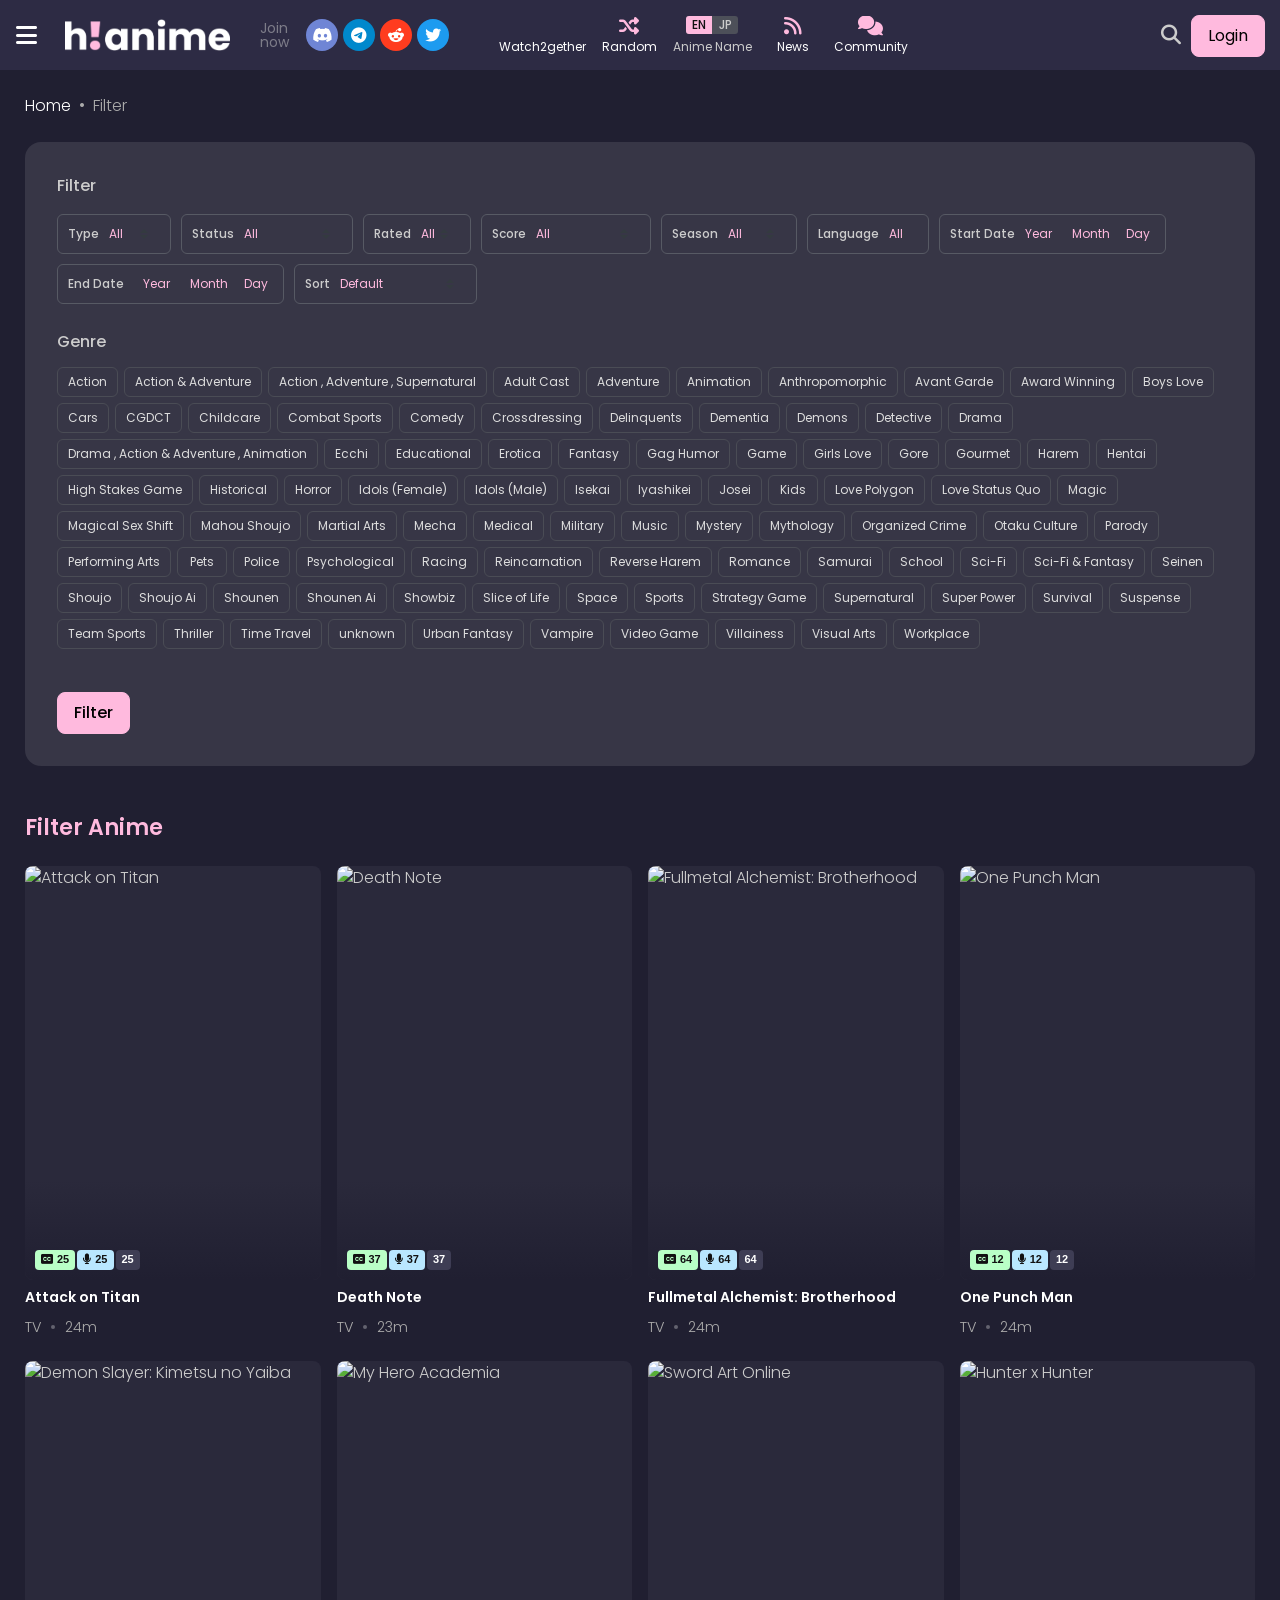
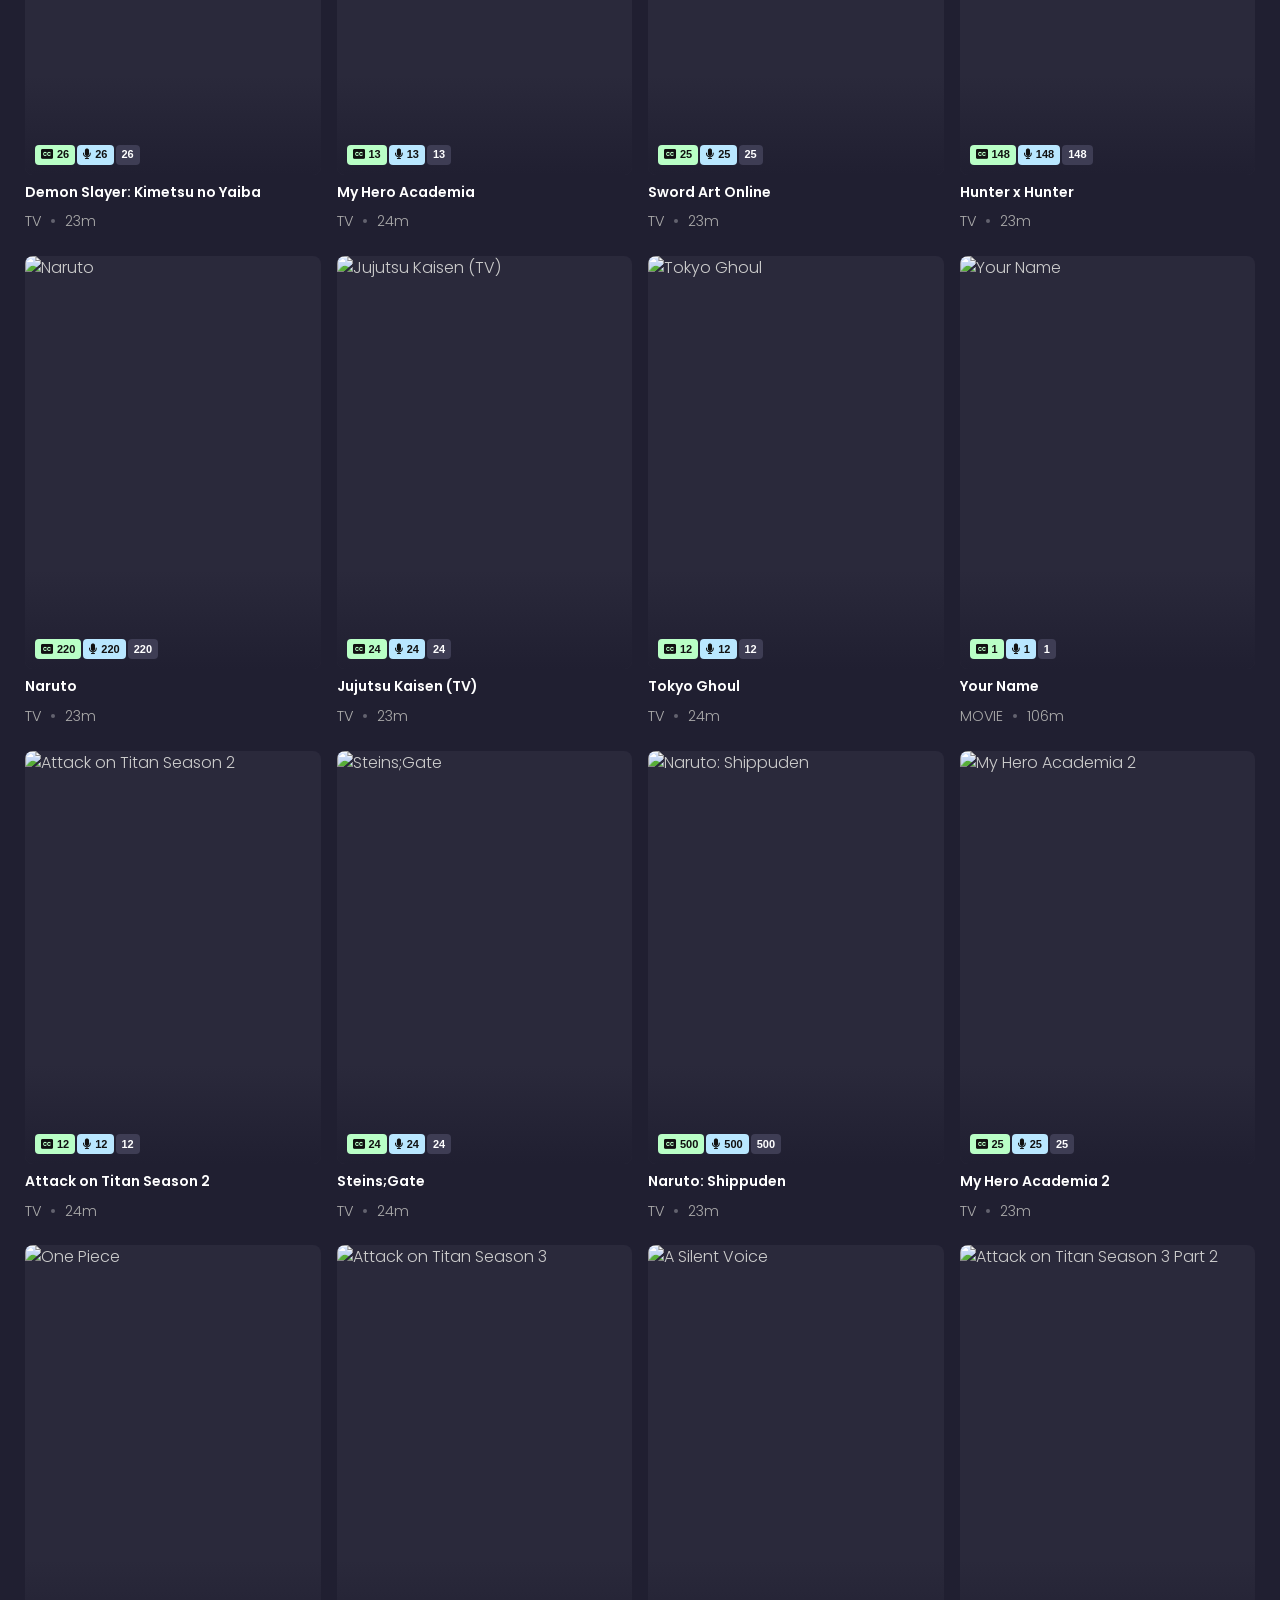
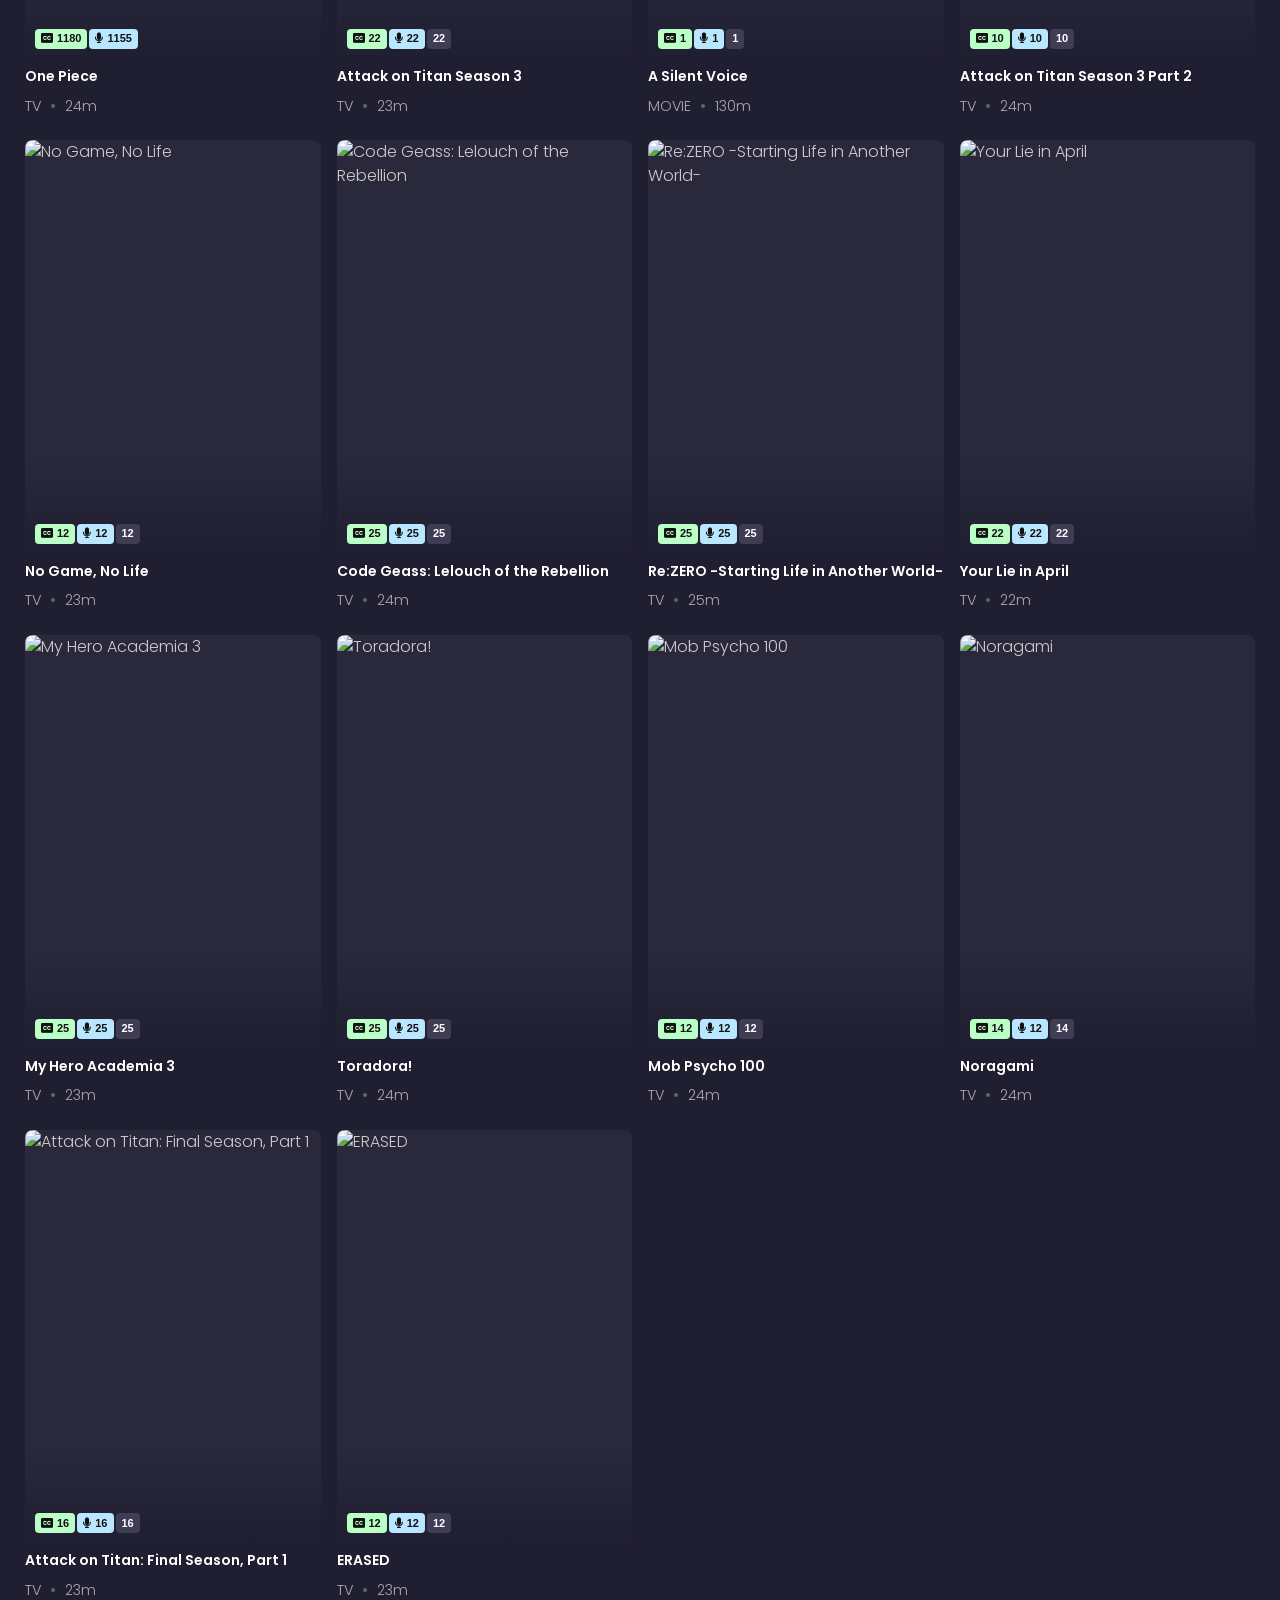
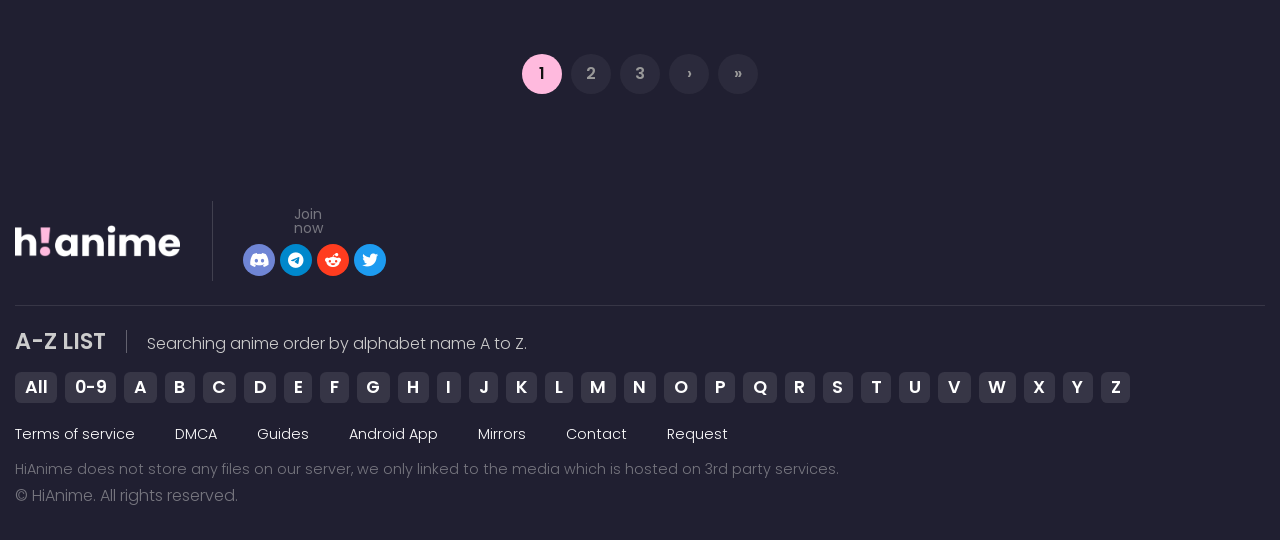
==== browse.html @ 50ca76a5 "feat: 1:1 pixel-perfect HiAnime clone with home, watch, browse pages and exact hover effects" ====
<!DOCTYPE html>
<html lang="en">

<head>
    <meta http-equiv="Content-Type" content="text/html; charset=UTF-8" />
    <meta name="robots" content="index,follow" />
    <meta http-equiv="content-language" content="en" />
    <meta name="viewport" content="width=device-width, initial-scale=1" />
    
    <meta name="csrf-token" content="">
        <title>Filter & Browse Anime - HiAnime Hindi</title>
    <meta name="description" content="Filter anime by type, status, rating, score, season, language and release date on HiAnime. Watch anime online free in HD.">
    <meta name="theme-color" content="#ffbade">
    <meta name="msapplication-navbutton-color" content="#ffbade">
    <meta name="apple-mobile-web-app-status-bar-style" content="#ffbade">
    
    <meta name="google-site-verification" content="6nTWXFMM8BP96Pf-BW-h1N5OuNkFBZmrEeP8GWABiY0">

        <link rel="icon" href="https://hianime.at/theme/images/icons-192.png" type="image/png">
    <link rel="apple-touch-icon" href="https://hianime.at/theme/images/apple-touch-icon.png">
    
        <meta property="og:type" content="website">
    <meta property="og:site_name" content="HiAnime">
    <meta property="og:title" content="Filter Anime | HiAnime">
    <meta property="og:description" content="Filter anime by type, status, rating, score, season, language and release date on HiAnime. Watch anime online free in HD.">
    
        
    
    
    <link rel="preload" as="script" href="https://hianime.at/theme/js/vendor.min.js?v=1792108644">
    <link rel="preload" as="script" href="https://hianime.at/theme/js/theme.min.js?v=1792108644">

    
    <link rel="preload" as="font" type="font/woff2" crossorigin
        href="https://hianime.at/theme/vendor/webfonts/fa-solid-900.woff2">
    <link rel="preload" as="font" type="font/woff2" crossorigin
        href="https://hianime.at/theme/vendor/webfonts/poppins/poppins-300-latin.woff2">
    <link rel="preload" as="font" type="font/woff2" crossorigin
        href="https://hianime.at/theme/vendor/webfonts/poppins/poppins-500-latin.woff2">

    
        <link rel="stylesheet" href="assets/css/app.min.css">
    <link rel="stylesheet" href="https://cdnjs.cloudflare.com/ajax/libs/font-awesome/6.5.1/css/all.min.css">
    <link rel="stylesheet" href="https://fonts.googleapis.com/css2?family=Poppins:ital,wght@0,300;0,400;0,500;0,600;0,700;1,400&display=swap">
    <link rel="stylesheet" href="assets/css/custom.css">

    
        <link rel="stylesheet" href="https://hianime.at/build/assets/frontend-DDmvDXjb.css" data-navigate-track="reload" />
    
    <script data-cfasync="false">
        if (window.localStorage.getItem('hianime_logged_in') === '1') {
            document.documentElement.classList.add('auth-likely', 'is-authed');
        }
    </script>
    <style>
        .auth-likely #user-slot .header_right-user { visibility: hidden; }
        /* Cache-identical: the MyZone community tab ships in every copy of the HTML
           and is revealed by the `is-authed` class auth.js puts on <html>. */
        html:not(.is-authed) .ai_-tabs .ai_-tab-myzone { display: none; }
    </style>

    
    <script data-cfasync="false">
        if (!window.localStorage.getItem('settings') || !JSON.parse(window.localStorage.getItem('settings')).hasOwnProperty('anime_name')) {
            let settings = window.localStorage.getItem('settings') ? JSON.parse(window.localStorage.getItem('settings')) : {};
            settings.anime_name = 'english' === 'japanese' ? 'jp' : 'en';
            window.localStorage.setItem('settings', JSON.stringify(settings));
        }
    </script>
    <style>
        :root {
            --accent-color: #ffbade;
            --background-color: #201f31;
            --background-color-2: #201f31;
            --tick-bg-color: #b9e7ff;
        }
    </style>

        <!-- Google tag (gtag.js) -->

<script>
  window.dataLayer = window.dataLayer || [];
  function {dataLayer.push(arguments);}
  );

  
</script></head>

<body class="">
    <div id="sidebar_menu_bg"></div>
    <nav id="sidebar_menu" role="navigation" aria-label="Mobile menu">
        <button class="btn btn-radius btn-sm btn-secondary toggle-sidebar" aria-label="Close menu"><i class="fas fa-angle-left mr-2"></i>Close
            menu</button>
        <div class="sb-setting">
            <div class="header-setting">
                <div class="hs-toggles">
                    <a href="https://hianime.at/watch2gather" class="hst-item" title="Watch with friends">
                        <div class="hst-icon"><i class="zicon zicon-20 zicon-live"></i></div>
                        <div class="name"><span>W.2.G</span></div>
                    </a>
                    <a href="https://hianime.at/random" class="hst-item" title="Watch random anime">
                        <div class="hst-icon"><i class="fas fa-random"></i></div>
                        <div class="name"><span>Random</span></div>
                    </a>
                    <div class="hst-item" title="Select language of anime name to display.">
                        <div class="select-anime-name toggle-lang"><span class="en">EN</span><span class="jp">JP</span>
                        </div>
                        <div class="name"><span>Name</span></div>
                    </div>
                    <a href="https://hianime.at/news" class="hst-item" title="HiAnime News">
                        <div class="hst-icon"><i class="fas fa-rss"></i></div>
                        <div class="name"><span>News</span></div>
                    </a>
                </div>
            </div>
        </div>
        <div class="sb-donate">
            <div class="hr-community"><a class="btn btn-sm" href="https://hianime.at/community" title="HiAnime Community"><i
                        class="fas fa-comments mr-2"></i>Community</a></div>
        </div>
        <ul class="nav sidebar_menu-list">
            <li class="nav-item active"><a class="nav-link" href="index.html" title="Home">Home</a></li>
            <li class="nav-item"><a class="nav-link" href="browse.html" title="Subbed Anime">Subbed Anime</a></li>
            <li class="nav-item"><a class="nav-link" href="browse.html" title="Dubbed Anime">Dubbed Anime</a></li>
            <li class="nav-item"><a class="nav-link" href="browse.html" title="Most Popular">Most Popular</a></li>
            <li class="nav-item"><a class="nav-link" href="browse.html" title="Movies">Movies</a></li>
            <li class="nav-item"><a class="nav-link" href="browse.html" title="TV Series">TV Series</a></li>
            <li class="nav-item"><a class="nav-link" href="browse.html" title="OVAs">OVAs</a></li>
            <li class="nav-item"><a class="nav-link" href="browse.html" title="ONAs">ONAs</a></li>
            <li class="nav-item"><a class="nav-link" href="browse.html" title="Specials">Specials</a></li>
            <li class="nav-item">
                <div class="nav-link" title="Genre"><strong>Genre</strong></div>
                <div class="sidebar_menu-sub show" id="sidebar_subs_genre">
                    <ul class="nav color-list sub-menu">
                                                <li class="nav-item">
                            <a class="nav-link" href="https://hianime.at/genres/action"
                                title="Action">
                                Action
                            </a>
                        </li>
                                                <li class="nav-item">
                            <a class="nav-link" href="https://hianime.at/genres/action-adventure"
                                title="Action &amp; Adventure">
                                Action &amp; Adventure
                            </a>
                        </li>
                                                <li class="nav-item">
                            <a class="nav-link" href="https://hianime.at/genres/action-adventure-supernatural"
                                title="Action , Adventure , Supernatural">
                                Action , Adventure , Supernatural
                            </a>
                        </li>
                                                <li class="nav-item">
                            <a class="nav-link" href="https://hianime.at/genres/adult-cast"
                                title="Adult Cast">
                                Adult Cast
                            </a>
                        </li>
                                                <li class="nav-item">
                            <a class="nav-link" href="https://hianime.at/genres/adventure"
                                title="Adventure">
                                Adventure
                            </a>
                        </li>
                                                <li class="nav-item">
                            <a class="nav-link" href="https://hianime.at/genres/animation"
                                title="Animation">
                                Animation
                            </a>
                        </li>
                                                <li class="nav-item">
                            <a class="nav-link" href="https://hianime.at/genres/anthropomorphic"
                                title="Anthropomorphic">
                                Anthropomorphic
                            </a>
                        </li>
                                                <li class="nav-item">
                            <a class="nav-link" href="https://hianime.at/genres/avant-garde"
                                title="Avant Garde">
                                Avant Garde
                            </a>
                        </li>
                                                <li class="nav-item">
                            <a class="nav-link" href="https://hianime.at/genres/award-winning"
                                title="Award Winning">
                                Award Winning
                            </a>
                        </li>
                                                <li class="nav-item">
                            <a class="nav-link" href="https://hianime.at/genres/boys-love"
                                title="Boys Love">
                                Boys Love
                            </a>
                        </li>
                                                <li class="nav-item">
                            <a class="nav-link" href="https://hianime.at/genres/cars"
                                title="Cars">
                                Cars
                            </a>
                        </li>
                                                <li class="nav-item">
                            <a class="nav-link" href="https://hianime.at/genres/cgdct"
                                title="CGDCT">
                                CGDCT
                            </a>
                        </li>
                                                <li class="nav-item">
                            <a class="nav-link" href="https://hianime.at/genres/childcare"
                                title="Childcare">
                                Childcare
                            </a>
                        </li>
                                                <li class="nav-item">
                            <a class="nav-link" href="https://hianime.at/genres/combat-sports"
                                title="Combat Sports">
                                Combat Sports
                            </a>
                        </li>
                                                <li class="nav-item">
                            <a class="nav-link" href="https://hianime.at/genres/comedy"
                                title="Comedy">
                                Comedy
                            </a>
                        </li>
                                                <li class="nav-item">
                            <a class="nav-link" href="https://hianime.at/genres/crossdressing"
                                title="Crossdressing">
                                Crossdressing
                            </a>
                        </li>
                                                <li class="nav-item">
                            <a class="nav-link" href="https://hianime.at/genres/delinquents"
                                title="Delinquents">
                                Delinquents
                            </a>
                        </li>
                                                <li class="nav-item">
                            <a class="nav-link" href="https://hianime.at/genres/dementia"
                                title="Dementia">
                                Dementia
                            </a>
                        </li>
                                                <li class="nav-item">
                            <a class="nav-link" href="https://hianime.at/genres/demons"
                                title="Demons">
                                Demons
                            </a>
                        </li>
                                                <li class="nav-item">
                            <a class="nav-link" href="https://hianime.at/genres/detective"
                                title="Detective">
                                Detective
                            </a>
                        </li>
                                                <li class="nav-item">
                            <a class="nav-link" href="https://hianime.at/genres/drama"
                                title="Drama">
                                Drama
                            </a>
                        </li>
                                                <li class="nav-item">
                            <a class="nav-link" href="https://hianime.at/genres/drama-action-adventure-animation"
                                title="Drama , Action &amp; Adventure , Animation">
                                Drama , Action &amp; Adventure , Animation
                            </a>
                        </li>
                                                <li class="nav-item">
                            <a class="nav-link" href="https://hianime.at/genres/ecchi"
                                title="Ecchi">
                                Ecchi
                            </a>
                        </li>
                                                <li class="nav-item">
                            <a class="nav-link" href="https://hianime.at/genres/educational"
                                title="Educational">
                                Educational
                            </a>
                        </li>
                                                <li class="nav-item">
                            <a class="nav-link" href="https://hianime.at/genres/erotica"
                                title="Erotica">
                                Erotica
                            </a>
                        </li>
                                                <li class="nav-item">
                            <a class="nav-link" href="https://hianime.at/genres/fantasy"
                                title="Fantasy">
                                Fantasy
                            </a>
                        </li>
                                                <li class="nav-item">
                            <a class="nav-link" href="https://hianime.at/genres/gag-humor"
                                title="Gag Humor">
                                Gag Humor
                            </a>
                        </li>
                                                <li class="nav-item">
                            <a class="nav-link" href="https://hianime.at/genres/game"
                                title="Game">
                                Game
                            </a>
                        </li>
                                                <li class="nav-item">
                            <a class="nav-link" href="https://hianime.at/genres/girls-love"
                                title="Girls Love">
                                Girls Love
                            </a>
                        </li>
                                                <li class="nav-item">
                            <a class="nav-link" href="https://hianime.at/genres/gore"
                                title="Gore">
                                Gore
                            </a>
                        </li>
                                                <li class="nav-item">
                            <a class="nav-link" href="https://hianime.at/genres/gourmet"
                                title="Gourmet">
                                Gourmet
                            </a>
                        </li>
                                                <li class="nav-item">
                            <a class="nav-link" href="https://hianime.at/genres/harem"
                                title="Harem">
                                Harem
                            </a>
                        </li>
                                                <li class="nav-item">
                            <a class="nav-link" href="https://hianime.at/genres/hentai"
                                title="Hentai">
                                Hentai
                            </a>
                        </li>
                                                <li class="nav-item">
                            <a class="nav-link" href="https://hianime.at/genres/high-stakes-game"
                                title="High Stakes Game">
                                High Stakes Game
                            </a>
                        </li>
                                                <li class="nav-item">
                            <a class="nav-link" href="https://hianime.at/genres/historical"
                                title="Historical">
                                Historical
                            </a>
                        </li>
                                                <li class="nav-item">
                            <a class="nav-link" href="https://hianime.at/genres/horror"
                                title="Horror">
                                Horror
                            </a>
                        </li>
                                                <li class="nav-item">
                            <a class="nav-link" href="https://hianime.at/genres/idols-female"
                                title="Idols (Female)">
                                Idols (Female)
                            </a>
                        </li>
                                                <li class="nav-item">
                            <a class="nav-link" href="https://hianime.at/genres/idols-male"
                                title="Idols (Male)">
                                Idols (Male)
                            </a>
                        </li>
                                                <li class="nav-item">
                            <a class="nav-link" href="https://hianime.at/genres/isekai"
                                title="Isekai">
                                Isekai
                            </a>
                        </li>
                                                <li class="nav-item">
                            <a class="nav-link" href="https://hianime.at/genres/iyashikei"
                                title="Iyashikei">
                                Iyashikei
                            </a>
                        </li>
                                                <li class="nav-item">
                            <a class="nav-link" href="https://hianime.at/genres/josei"
                                title="Josei">
                                Josei
                            </a>
                        </li>
                                                <li class="nav-item">
                            <a class="nav-link" href="https://hianime.at/genres/kids"
                                title="Kids">
                                Kids
                            </a>
                        </li>
                                                <li class="nav-item">
                            <a class="nav-link" href="https://hianime.at/genres/love-polygon"
                                title="Love Polygon">
                                Love Polygon
                            </a>
                        </li>
                                                <li class="nav-item">
                            <a class="nav-link" href="https://hianime.at/genres/love-status-quo"
                                title="Love Status Quo">
                                Love Status Quo
                            </a>
                        </li>
                                                <li class="nav-item">
                            <a class="nav-link" href="https://hianime.at/genres/magic"
                                title="Magic">
                                Magic
                            </a>
                        </li>
                                                <li class="nav-item">
                            <a class="nav-link" href="https://hianime.at/genres/magical-sex-shift"
                                title="Magical Sex Shift">
                                Magical Sex Shift
                            </a>
                        </li>
                                                <li class="nav-item">
                            <a class="nav-link" href="https://hianime.at/genres/mahou-shoujo"
                                title="Mahou Shoujo">
                                Mahou Shoujo
                            </a>
                        </li>
                                                <li class="nav-item">
                            <a class="nav-link" href="https://hianime.at/genres/martial-arts"
                                title="Martial Arts">
                                Martial Arts
                            </a>
                        </li>
                                                <li class="nav-item">
                            <a class="nav-link" href="https://hianime.at/genres/mecha"
                                title="Mecha">
                                Mecha
                            </a>
                        </li>
                                                <li class="nav-item">
                            <a class="nav-link" href="https://hianime.at/genres/medical"
                                title="Medical">
                                Medical
                            </a>
                        </li>
                                                <li class="nav-item">
                            <a class="nav-link" href="https://hianime.at/genres/military"
                                title="Military">
                                Military
                            </a>
                        </li>
                                                <li class="nav-item">
                            <a class="nav-link" href="https://hianime.at/genres/music"
                                title="Music">
                                Music
                            </a>
                        </li>
                                                <li class="nav-item">
                            <a class="nav-link" href="https://hianime.at/genres/mystery"
                                title="Mystery">
                                Mystery
                            </a>
                        </li>
                                                <li class="nav-item">
                            <a class="nav-link" href="https://hianime.at/genres/mythology"
                                title="Mythology">
                                Mythology
                            </a>
                        </li>
                                                <li class="nav-item">
                            <a class="nav-link" href="https://hianime.at/genres/organized-crime"
                                title="Organized Crime">
                                Organized Crime
                            </a>
                        </li>
                                                <li class="nav-item">
                            <a class="nav-link" href="https://hianime.at/genres/otaku-culture"
                                title="Otaku Culture">
                                Otaku Culture
                            </a>
                        </li>
                                                <li class="nav-item">
                            <a class="nav-link" href="https://hianime.at/genres/parody"
                                title="Parody">
                                Parody
                            </a>
                        </li>
                                                <li class="nav-item">
                            <a class="nav-link" href="https://hianime.at/genres/performing-arts"
                                title="Performing Arts">
                                Performing Arts
                            </a>
                        </li>
                                                <li class="nav-item">
                            <a class="nav-link" href="https://hianime.at/genres/pets"
                                title="Pets">
                                Pets
                            </a>
                        </li>
                                                <li class="nav-item">
                            <a class="nav-link" href="https://hianime.at/genres/police"
                                title="Police">
                                Police
                            </a>
                        </li>
                                                <li class="nav-item">
                            <a class="nav-link" href="https://hianime.at/genres/psychological"
                                title="Psychological">
                                Psychological
                            </a>
                        </li>
                                                <li class="nav-item">
                            <a class="nav-link" href="https://hianime.at/genres/racing"
                                title="Racing">
                                Racing
                            </a>
                        </li>
                                                <li class="nav-item">
                            <a class="nav-link" href="https://hianime.at/genres/reincarnation"
                                title="Reincarnation">
                                Reincarnation
                            </a>
                        </li>
                                                <li class="nav-item">
                            <a class="nav-link" href="https://hianime.at/genres/reverse-harem"
                                title="Reverse Harem">
                                Reverse Harem
                            </a>
                        </li>
                                                <li class="nav-item">
                            <a class="nav-link" href="https://hianime.at/genres/romance"
                                title="Romance">
                                Romance
                            </a>
                        </li>
                                                <li class="nav-item">
                            <a class="nav-link" href="https://hianime.at/genres/samurai"
                                title="Samurai">
                                Samurai
                            </a>
                        </li>
                                                <li class="nav-item">
                            <a class="nav-link" href="https://hianime.at/genres/school"
                                title="School">
                                School
                            </a>
                        </li>
                                                <li class="nav-item">
                            <a class="nav-link" href="https://hianime.at/genres/sci-fi"
                                title="Sci-Fi">
                                Sci-Fi
                            </a>
                        </li>
                                                <li class="nav-item">
                            <a class="nav-link" href="https://hianime.at/genres/sci-fi-fantasy"
                                title="Sci-Fi &amp; Fantasy">
                                Sci-Fi &amp; Fantasy
                            </a>
                        </li>
                                                <li class="nav-item">
                            <a class="nav-link" href="https://hianime.at/genres/seinen"
                                title="Seinen">
                                Seinen
                            </a>
                        </li>
                                                <li class="nav-item">
                            <a class="nav-link" href="https://hianime.at/genres/shoujo"
                                title="Shoujo">
                                Shoujo
                            </a>
                        </li>
                                                <li class="nav-item">
                            <a class="nav-link" href="https://hianime.at/genres/shoujo-ai"
                                title="Shoujo Ai">
                                Shoujo Ai
                            </a>
                        </li>
                                                <li class="nav-item">
                            <a class="nav-link" href="https://hianime.at/genres/shounen"
                                title="Shounen">
                                Shounen
                            </a>
                        </li>
                                                <li class="nav-item">
                            <a class="nav-link" href="https://hianime.at/genres/shounen-ai"
                                title="Shounen Ai">
                                Shounen Ai
                            </a>
                        </li>
                                                <li class="nav-item">
                            <a class="nav-link" href="https://hianime.at/genres/showbiz"
                                title="Showbiz">
                                Showbiz
                            </a>
                        </li>
                                                <li class="nav-item">
                            <a class="nav-link" href="https://hianime.at/genres/slice-of-life"
                                title="Slice of Life">
                                Slice of Life
                            </a>
                        </li>
                                                <li class="nav-item">
                            <a class="nav-link" href="https://hianime.at/genres/space"
                                title="Space">
                                Space
                            </a>
                        </li>
                                                <li class="nav-item">
                            <a class="nav-link" href="https://hianime.at/genres/sports"
                                title="Sports">
                                Sports
                            </a>
                        </li>
                                                <li class="nav-item">
                            <a class="nav-link" href="https://hianime.at/genres/strategy-game"
                                title="Strategy Game">
                                Strategy Game
                            </a>
                        </li>
                                                <li class="nav-item">
                            <a class="nav-link" href="https://hianime.at/genres/supernatural"
                                title="Supernatural">
                                Supernatural
                            </a>
                        </li>
                                                <li class="nav-item">
                            <a class="nav-link" href="https://hianime.at/genres/super-power"
                                title="Super Power">
                                Super Power
                            </a>
                        </li>
                                                <li class="nav-item">
                            <a class="nav-link" href="https://hianime.at/genres/survival"
                                title="Survival">
                                Survival
                            </a>
                        </li>
                                                <li class="nav-item">
                            <a class="nav-link" href="https://hianime.at/genres/suspense"
                                title="Suspense">
                                Suspense
                            </a>
                        </li>
                                                <li class="nav-item">
                            <a class="nav-link" href="https://hianime.at/genres/team-sports"
                                title="Team Sports">
                                Team Sports
                            </a>
                        </li>
                                                <li class="nav-item">
                            <a class="nav-link" href="https://hianime.at/genres/thriller"
                                title="Thriller">
                                Thriller
                            </a>
                        </li>
                                                <li class="nav-item">
                            <a class="nav-link" href="https://hianime.at/genres/time-travel"
                                title="Time Travel">
                                Time Travel
                            </a>
                        </li>
                                                <li class="nav-item">
                            <a class="nav-link" href="https://hianime.at/genres/unknown"
                                title="unknown">
                                unknown
                            </a>
                        </li>
                                                <li class="nav-item">
                            <a class="nav-link" href="https://hianime.at/genres/urban-fantasy"
                                title="Urban Fantasy">
                                Urban Fantasy
                            </a>
                        </li>
                                                <li class="nav-item">
                            <a class="nav-link" href="https://hianime.at/genres/vampire"
                                title="Vampire">
                                Vampire
                            </a>
                        </li>
                                                <li class="nav-item">
                            <a class="nav-link" href="https://hianime.at/genres/video-game"
                                title="Video Game">
                                Video Game
                            </a>
                        </li>
                                                <li class="nav-item">
                            <a class="nav-link" href="https://hianime.at/genres/villainess"
                                title="Villainess">
                                Villainess
                            </a>
                        </li>
                                                <li class="nav-item">
                            <a class="nav-link" href="https://hianime.at/genres/visual-arts"
                                title="Visual Arts">
                                Visual Arts
                            </a>
                        </li>
                                                <li class="nav-item">
                            <a class="nav-link" href="https://hianime.at/genres/workplace"
                                title="Workplace">
                                Workplace
                            </a>
                        </li>
                                                                        <li class="nav-item nav-more">
                            <a class="nav-link" href="#" role="button" aria-label="Show more genres"><i class="fas fa-plus mr-2"></i>More</a>
                        </li>
                                            </ul>
                    <div class="clearfix"></div>
                </div>
            </li>
        </ul>
        <div class="clearfix"></div>
    </nav>
    <div id="wrapper">
        <div id="header" class="header-home" role="banner">
            <div class="container">
                <button id="mobile_menu" aria-label="Toggle mobile menu"><i class="fa fa-bars"></i></button>
                <a href="index.html" id="logo" aria-label="Home">
                    <img src="assets/images/logo.png" alt="HiAnime">
                    <div class="clearfix"></div>
                </a>
                <div id="search">
                    <div class="search-content">
                        <form action="https://hianime.at/search" autocomplete="off">
                            <a href="browse.html" class="filter-icon" aria-label="Filter anime">Filter</a>
                            <input type="text" class="form-control search-input" name="keyword"
                                placeholder="Search anime..." required aria-label="Search anime" value="">
                            <button type="submit" class="search-icon" aria-label="Search"><i class="fas fa-search"></i></button>
                        </form>
                        <div class="nav search-result-pop" id="search-suggest" style="display: none;">
                            <div class="loading-relative" id="search-loading" style="display: none;">
                                <div class="loading">
                                    <div class="span1"></div>
                                    <div class="span2"></div>
                                    <div class="span3"></div>
                                </div>
                            </div>
                            <div class="result" style="display:none;"></div>
                        </div>
                    </div>
                </div>
                <div class="header-group">
                    <div class="anw-group">
                        <div class="zrg-title"><span class="top">Join now</span><span class="bottom">HiAnime
                                Group</span></div>
                        <div class="zrg-list">
                            <div class="item"><a href="https://discord.com/invite/qCMd54VQUv" target="_blank"
                                    class="zr-social-button dc-btn" aria-label="Discord"><i class="fab fa-discord" aria-hidden="true"></i></a>
                            </div>
                            <div class="item"><a href="https://t.me/hianimeat" target="_blank"
                                    class="zr-social-button tl-btn" aria-label="Telegram"><i class="fab fa-telegram-plane" aria-hidden="true"></i></a>
                            </div>
                            <div class="item"><a href="#" target="_blank"
                                    class="zr-social-button rd-btn" aria-label="Reddit"><i class="fab fa-reddit-alien" aria-hidden="true"></i></a></div>
                            <div class="item"><a href="https://x.com/hianimeat" target="_blank"
                                    class="zr-social-button tw-btn" aria-label="Twitter"><i class="fab fa-twitter" aria-hidden="true"></i></a></div>
                        </div>
                        <div class="clearfix"></div>
                    </div>
                </div>
                <div class="header-setting">
                    <div class="hs-toggles">
                        <a href="https://hianime.at/watch2gather" class="hst-item" data-toggle="tooltip" title="Watch with friends">
                            <div class="hst-icon"><i class="zicon zicon-20 zicon-live"></i></div>
                            <div class="name"><span>Watch2gether</span></div>
                        </a>
                        <a href="https://hianime.at/random" class="hst-item" data-toggle="tooltip"
                            data-original-title="Watch random anime">
                            <div class="hst-icon"><i class="fas fa-random"></i></div>
                            <div class="name"><span>Random</span></div>
                        </a>
                        <div class="hst-item" data-toggle="tooltip" title="Select language of anime name to display.">
                            <div class="select-anime-name toggle-lang"><span class="en">EN</span><span
                                    class="jp">JP</span></div>
                            <div class="name"><span>Anime Name</span></div>
                        </div>
                        <a href="https://hianime.at/news" class="hst-item" data-toggle="tooltip" title="News">
                            <div class="hst-icon"><i class="fas fa-rss"></i></div>
                            <div class="name"><span>News</span></div>
                        </a>
                        <a href="https://hianime.at/community" class="hst-item" data-toggle="tooltip" title="HiAnime Community">
                            <div class="hst-icon"><i class="fas fa-comments"></i></div>
                            <div class="name"><span>Community</span></div>
                        </a>
                        <div class="clearfix"></div>
                    </div>
                </div>

                <div id="pick_menu">
                    <div class="pick_menu-ul">
                        <ul class="ulclear">
                            <li class="pmu-item pmu-item-home">
                                <a class="pmu-item-icon" href="index.html" title="Home">
                                    <img src="https://hianime.at/theme/images/pick-home.svg" data-toggle="tooltip" data-placement="right"
                                        title="Home">
                                </a>
                            </li>
                            <li class="pmu-item pmu-item-movies">
                                <a class="pmu-item-icon" href="browse.html" title="Movies">
                                    <img src="https://hianime.at/theme/images/pick-movies.svg" data-toggle="tooltip" data-placement="right"
                                        title="Movies">
                                </a>
                            </li>
                            <li class="pmu-item pmu-item-show">
                                <a class="pmu-item-icon" href="browse.html" title="TV Series">
                                    <img src="https://hianime.at/theme/images/pick-show.svg" data-toggle="tooltip" data-placement="right"
                                        title="TV Series">
                                </a>
                            </li>
                            <li class="pmu-item pmu-item-popular">
                                <a class="pmu-item-icon" href="browse.html" title="Most Popular">
                                    <img src="https://hianime.at/theme/images/pick-popular.svg" data-toggle="tooltip" data-placement="right"
                                        title="Most Popular">
                                </a>
                            </li>
                        </ul>
                    </div>
                </div>

                <div id="header_right">
                    
                    <div id="user-slot">
                        <div class="header_right-user">
                            <a href="#modallogin" data-toggle="modal" class="nav-link btn btn-primary text-white">Login</a>
                        </div>
                    </div>
                    
                    <template id="tpl-notifications">
                        <div class="hr-notifications dropdown">
                            <div class="hrn-icon" data-toggle="dropdown" data-noti-bell aria-expanded="false" role="button" aria-label="Notifications">
                                <i class="fas fa-bell"></i>
                                <div class="number" data-noti-count style="display:none">0</div>
                            </div>
                            <div class="dropdown-menu dropdown-menu-noti">
                                
                                <div class="nnl-head">
                                    <strong>Notifications</strong>
                                    <div class="fav-tabs mt-2 mb-0">
                                        <ul class="nav nav-tabs pre-tabs pre-tabs-min">
                                            <li class="nav-item"><a class="nav-link active" href="javascript:;" data-noti-tab="anime">Anime<span class="noti-tab-badge" data-noti-tab-badge="anime" style="display:none">0</span></a></li>
                                            <li class="nav-item"><a class="nav-link" href="javascript:;" data-noti-tab="community">Community<span class="noti-tab-badge" data-noti-tab-badge="community" style="display:none">0</span></a></li>
                                            <li class="nav-item"><a class="nav-link" href="javascript:;" data-noti-tab="system">System<span class="noti-tab-badge" data-noti-tab-badge="system" style="display:none">0</span></a></li>
                                        </ul>
                                        <div class="clearfix"></div>
                                    </div>
                                </div>
                                <div class="new-noti-list">
                                    <div class="nnl-mark">
                                        <a class="btn btn-xs float-right" href="javascript:;" data-noti-read><i class="fas fa-check-double mr-1"></i>Mark all as read</a>
                                        <div class="clearfix"></div>
                                    </div>
                                    <div data-noti-items>
                                        <div class="nnl-item new text-center">Loading…</div>
                                    </div>
                                    <a class="nnl-item nnl-more text-center" href="https://hianime.at/user/notifications">View all notifications<i class="fas fa-angle-right ml-2"></i></a>
                                </div>
                            </div>
                        </div>
                    </template>
                    <template id="tpl-user-menu">
                        <div class="header_right-user logged">
                            <div class="dropdown">
                                <div class="btn-user-avatar" data-toggle="dropdown" aria-expanded="true" aria-controls="user_menu">
                                    <div class="profile-avatar">
                                        <img data-fill="avatar" data-fallback="https://hianime.at/theme/images/no-image.jpg" src="https://hianime.at/theme/images/no-image.jpg" alt="">
                                    </div>
                                </div>
                                <div id="user_menu" class="dropdown-menu dropdown-menu-right" x-placement="bottom-end" style="position: absolute; will-change: transform; top: 0px; left: 0px; transform: translate3d(-270px, 30px, 0px);">
                                    <div class="dropdown-item dropdown-item-user">
                                        <div class="user-detail">
                                            <div class="name"><strong data-fill="name"></strong></div>
                                            <div class="mail" data-fill="email"></div>
                                        </div>
                                        <div class="clearfix"></div>
                                    </div>
                                    <div class="grid-menu">
                                        <a class="dropdown-item" href="https://hianime.at/user/profile"><i class="fas fa-user mr-2"></i>Profile</a>
                                        <a class="dropdown-item" href="https://hianime.at/user/watching"><i class="fas fa-history mr-2"></i>Continue Watching</a>
                                        <a class="dropdown-item" href="https://hianime.at/user/bookmarks"><i class="fas fa-heart mr-2"></i>Watch List</a>
                                        <a class="dropdown-item" href="https://hianime.at/user/import"><i class="fas fa-exchange-alt mr-2"></i>Import/Export</a>
                                        <a class="dropdown-item" href="https://hianime.at/user/settings"><i class="fas fa-cog mr-2"></i>Settings</a>
                                        <div class="clearfix"></div>
                                    </div>
                                    <a class="dropdown-item text-right text-white" href="#" data-action="logout">Logout<i class="fas fa-arrow-right ml-2 mr-1"></i></a>
                                </div>
                            </div>
                        </div>
                    </template>
                </div>
                <div id="mobile_search"><i class="fa fa-search"></i></div>
                <div class="clearfix"></div>
            </div>
        </div>
        <div class="clearfix"></div>

        
<div id="main-wrapper" class="layout-page page-az page-filter">
    <div class="container">
        <div class="prebreadcrumb">
            <nav aria-label="breadcrumb">
                <ol class="breadcrumb">
                    <li class="breadcrumb-item"><a href="index.html" title="Home">Home</a></li>
                    <li class="breadcrumb-item active">Filter</li>
                </ol>
            </nav>
        </div>
        <div class="page-search-wrap">
            <section class="block_area block_area_category">
                <div id="filter-block">
    <button id="toggle-filter" class="btn btn-radius btn-sm btn-secondary"><i class="fas fa-plus-circle mr-2"></i>Advanced search</button>
    <div id="cate-filter" class="category_filter">
        <div class="category_filter-content">
            <form method="get" action="browse.html" id="filter-form">
                                <div class="cfc-min-block cfc-min-block-date">
                    <div class="ni-head mb-3"><strong>Filter</strong></div>
                    <div class="cmb-item cmb-type">
                        <div class="ni-head">Type</div>
                        <div class="nl-item">
                            <div class="nli-select">
                                <select class="custom-select" name="type">
                                    <option value="">All</option>
                                                                        <option value="tv" >TV</option>
                                                                        <option value="movie" >Movie</option>
                                                                        <option value="ova" >OVA</option>
                                                                        <option value="ona" >ONA</option>
                                                                        <option value="special" >Special</option>
                                                                        <option value="music" >Music</option>
                                                                    </select>
                            </div>
                        </div>
                        <div class="clearfix"></div>
                    </div>
                    <div class="cmb-item cmb-status">
                        <div class="ni-head">Status</div>
                        <div class="nl-item">
                            <div class="nli-select">
                                <select class="custom-select" name="status">
                                    <option value="">All</option>
                                    <option value="completed" >Finished Airing</option>
                                    <option value="releasing" >Currently Airing</option>
                                    <option value="not_yet_aired" >Not yet aired</option>
                                </select>
                            </div>
                        </div>
                        <div class="clearfix"></div>
                    </div>
                    <div class="cmb-item">
                        <div class="ni-head">Rated</div>
                        <div class="nl-item">
                            <div class="nli-select">
                                <select class="custom-select" name="rating">
                                    <option value="">All</option>
                                                                        <option value="g" >G</option>
                                                                        <option value="pg" >PG</option>
                                                                        <option value="pg_13" >PG-13</option>
                                                                        <option value="r_17" >R</option>
                                                                        <option value="r_plus" >R+</option>
                                                                        <option value="rx" >Rx</option>
                                                                    </select>
                            </div>
                        </div>
                        <div class="clearfix"></div>
                    </div>
                    <div class="cmb-item">
                        <div class="ni-head">Score</div>
                        <div class="nl-item">
                            <div class="nli-select">
                                <select class="custom-select" name="score">
                                    <option value="">All</option>
                                                                        <option value="10" >(10) Masterpiece</option>
                                                                        <option value="9" >(9) Great</option>
                                                                        <option value="8" >(8) Very Good</option>
                                                                        <option value="7" >(7) Good</option>
                                                                        <option value="6" >(6) Fine</option>
                                                                        <option value="5" >(5) Average</option>
                                                                        <option value="4" >(4) Bad</option>
                                                                        <option value="3" >(3) Very Bad</option>
                                                                        <option value="2" >(2) Horrible</option>
                                                                        <option value="1" >(1) Appalling</option>
                                                                    </select>
                            </div>
                        </div>
                        <div class="clearfix"></div>
                    </div>
                    <div class="cmb-item">
                        <div class="ni-head">Season</div>
                        <div class="nl-item">
                            <div class="nli-select">
                                <select class="custom-select" name="season">
                                    <option value="">All</option>
                                                                        <option value="spring" >Spring</option>
                                                                        <option value="summer" >Summer</option>
                                                                        <option value="fall" >Fall</option>
                                                                        <option value="winter" >Winter</option>
                                                                    </select>
                            </div>
                        </div>
                        <div class="clearfix"></div>
                    </div>
                    <div class="cmb-item">
                        <div class="ni-head">Language</div>
                        <div class="nl-item">
                            <div class="nli-select">
                                <select class="custom-select" name="language">
                                    <option value="">All</option>
                                    <option value="sub" >SUB</option>
                                    <option value="dub" >DUB</option>
                                </select>
                            </div>
                        </div>
                        <div class="clearfix"></div>
                    </div>
                                        <div class="cmb-item cmb-date">
                        <div class="ni-head">Start Date</div>
                        <div class="nl-item" style="display:flex;gap:6px;">
                            <div class="nli-select">
                                <select class="custom-select" name="sy">
                                    <option value="">Year</option>
                                                                        <option value="2027" >2027</option>
                                                                        <option value="2026" >2026</option>
                                                                        <option value="2025" >2025</option>
                                                                        <option value="2024" >2024</option>
                                                                        <option value="2023" >2023</option>
                                                                        <option value="2022" >2022</option>
                                                                        <option value="2021" >2021</option>
                                                                        <option value="2020" >2020</option>
                                                                        <option value="2019" >2019</option>
                                                                        <option value="2018" >2018</option>
                                                                        <option value="2017" >2017</option>
                                                                        <option value="2016" >2016</option>
                                                                        <option value="2015" >2015</option>
                                                                        <option value="2014" >2014</option>
                                                                        <option value="2013" >2013</option>
                                                                        <option value="2012" >2012</option>
                                                                        <option value="2011" >2011</option>
                                                                        <option value="2010" >2010</option>
                                                                        <option value="2009" >2009</option>
                                                                        <option value="2008" >2008</option>
                                                                        <option value="2007" >2007</option>
                                                                        <option value="2006" >2006</option>
                                                                        <option value="2005" >2005</option>
                                                                        <option value="2004" >2004</option>
                                                                        <option value="2003" >2003</option>
                                                                        <option value="2002" >2002</option>
                                                                        <option value="2001" >2001</option>
                                                                        <option value="2000" >2000</option>
                                                                        <option value="1999" >1999</option>
                                                                        <option value="1998" >1998</option>
                                                                        <option value="1997" >1997</option>
                                                                        <option value="1996" >1996</option>
                                                                        <option value="1995" >1995</option>
                                                                        <option value="1994" >1994</option>
                                                                        <option value="1993" >1993</option>
                                                                        <option value="1992" >1992</option>
                                                                        <option value="1991" >1991</option>
                                                                        <option value="1990" >1990</option>
                                                                        <option value="1989" >1989</option>
                                                                        <option value="1988" >1988</option>
                                                                        <option value="1987" >1987</option>
                                                                        <option value="1986" >1986</option>
                                                                        <option value="1985" >1985</option>
                                                                        <option value="1984" >1984</option>
                                                                        <option value="1983" >1983</option>
                                                                        <option value="1982" >1982</option>
                                                                        <option value="1981" >1981</option>
                                                                        <option value="1980" >1980</option>
                                                                        <option value="1979" >1979</option>
                                                                        <option value="1978" >1978</option>
                                                                        <option value="1977" >1977</option>
                                                                        <option value="1976" >1976</option>
                                                                        <option value="1975" >1975</option>
                                                                        <option value="1974" >1974</option>
                                                                        <option value="1973" >1973</option>
                                                                        <option value="1972" >1972</option>
                                                                        <option value="1971" >1971</option>
                                                                        <option value="1970" >1970</option>
                                                                        <option value="1969" >1969</option>
                                                                        <option value="1968" >1968</option>
                                                                        <option value="1967" >1967</option>
                                                                        <option value="1966" >1966</option>
                                                                        <option value="1965" >1965</option>
                                                                        <option value="1964" >1964</option>
                                                                        <option value="1963" >1963</option>
                                                                        <option value="1962" >1962</option>
                                                                        <option value="1961" >1961</option>
                                                                        <option value="1960" >1960</option>
                                                                    </select>
                            </div>
                            <div class="nli-select">
                                <select class="custom-select" name="sm">
                                    <option value="">Month</option>
                                                                        <option value="1" >Jan</option>
                                                                        <option value="2" >Feb</option>
                                                                        <option value="3" >Mar</option>
                                                                        <option value="4" >Apr</option>
                                                                        <option value="5" >May</option>
                                                                        <option value="6" >Jun</option>
                                                                        <option value="7" >Jul</option>
                                                                        <option value="8" >Aug</option>
                                                                        <option value="9" >Sep</option>
                                                                        <option value="10" >Oct</option>
                                                                        <option value="11" >Nov</option>
                                                                        <option value="12" >Dec</option>
                                                                    </select>
                            </div>
                            <div class="nli-select">
                                <select class="custom-select" name="sd">
                                    <option value="">Day</option>
                                                                        <option value="1" >1</option>
                                                                        <option value="2" >2</option>
                                                                        <option value="3" >3</option>
                                                                        <option value="4" >4</option>
                                                                        <option value="5" >5</option>
                                                                        <option value="6" >6</option>
                                                                        <option value="7" >7</option>
                                                                        <option value="8" >8</option>
                                                                        <option value="9" >9</option>
                                                                        <option value="10" >10</option>
                                                                        <option value="11" >11</option>
                                                                        <option value="12" >12</option>
                                                                        <option value="13" >13</option>
                                                                        <option value="14" >14</option>
                                                                        <option value="15" >15</option>
                                                                        <option value="16" >16</option>
                                                                        <option value="17" >17</option>
                                                                        <option value="18" >18</option>
                                                                        <option value="19" >19</option>
                                                                        <option value="20" >20</option>
                                                                        <option value="21" >21</option>
                                                                        <option value="22" >22</option>
                                                                        <option value="23" >23</option>
                                                                        <option value="24" >24</option>
                                                                        <option value="25" >25</option>
                                                                        <option value="26" >26</option>
                                                                        <option value="27" >27</option>
                                                                        <option value="28" >28</option>
                                                                        <option value="29" >29</option>
                                                                        <option value="30" >30</option>
                                                                        <option value="31" >31</option>
                                                                    </select>
                            </div>
                        </div>
                        <div class="clearfix"></div>
                    </div>
                    <div class="cmb-item cmb-date">
                        <div class="ni-head">End Date</div>
                        <div class="nl-item" style="display:flex;gap:6px;">
                            <div class="nli-select">
                                <select class="custom-select" name="ey">
                                    <option value="">Year</option>
                                                                        <option value="2027" >2027</option>
                                                                        <option value="2026" >2026</option>
                                                                        <option value="2025" >2025</option>
                                                                        <option value="2024" >2024</option>
                                                                        <option value="2023" >2023</option>
                                                                        <option value="2022" >2022</option>
                                                                        <option value="2021" >2021</option>
                                                                        <option value="2020" >2020</option>
                                                                        <option value="2019" >2019</option>
                                                                        <option value="2018" >2018</option>
                                                                        <option value="2017" >2017</option>
                                                                        <option value="2016" >2016</option>
                                                                        <option value="2015" >2015</option>
                                                                        <option value="2014" >2014</option>
                                                                        <option value="2013" >2013</option>
                                                                        <option value="2012" >2012</option>
                                                                        <option value="2011" >2011</option>
                                                                        <option value="2010" >2010</option>
                                                                        <option value="2009" >2009</option>
                                                                        <option value="2008" >2008</option>
                                                                        <option value="2007" >2007</option>
                                                                        <option value="2006" >2006</option>
                                                                        <option value="2005" >2005</option>
                                                                        <option value="2004" >2004</option>
                                                                        <option value="2003" >2003</option>
                                                                        <option value="2002" >2002</option>
                                                                        <option value="2001" >2001</option>
                                                                        <option value="2000" >2000</option>
                                                                        <option value="1999" >1999</option>
                                                                        <option value="1998" >1998</option>
                                                                        <option value="1997" >1997</option>
                                                                        <option value="1996" >1996</option>
                                                                        <option value="1995" >1995</option>
                                                                        <option value="1994" >1994</option>
                                                                        <option value="1993" >1993</option>
                                                                        <option value="1992" >1992</option>
                                                                        <option value="1991" >1991</option>
                                                                        <option value="1990" >1990</option>
                                                                        <option value="1989" >1989</option>
                                                                        <option value="1988" >1988</option>
                                                                        <option value="1987" >1987</option>
                                                                        <option value="1986" >1986</option>
                                                                        <option value="1985" >1985</option>
                                                                        <option value="1984" >1984</option>
                                                                        <option value="1983" >1983</option>
                                                                        <option value="1982" >1982</option>
                                                                        <option value="1981" >1981</option>
                                                                        <option value="1980" >1980</option>
                                                                        <option value="1979" >1979</option>
                                                                        <option value="1978" >1978</option>
                                                                        <option value="1977" >1977</option>
                                                                        <option value="1976" >1976</option>
                                                                        <option value="1975" >1975</option>
                                                                        <option value="1974" >1974</option>
                                                                        <option value="1973" >1973</option>
                                                                        <option value="1972" >1972</option>
                                                                        <option value="1971" >1971</option>
                                                                        <option value="1970" >1970</option>
                                                                        <option value="1969" >1969</option>
                                                                        <option value="1968" >1968</option>
                                                                        <option value="1967" >1967</option>
                                                                        <option value="1966" >1966</option>
                                                                        <option value="1965" >1965</option>
                                                                        <option value="1964" >1964</option>
                                                                        <option value="1963" >1963</option>
                                                                        <option value="1962" >1962</option>
                                                                        <option value="1961" >1961</option>
                                                                        <option value="1960" >1960</option>
                                                                    </select>
                            </div>
                            <div class="nli-select">
                                <select class="custom-select" name="em">
                                    <option value="">Month</option>
                                                                        <option value="1" >Jan</option>
                                                                        <option value="2" >Feb</option>
                                                                        <option value="3" >Mar</option>
                                                                        <option value="4" >Apr</option>
                                                                        <option value="5" >May</option>
                                                                        <option value="6" >Jun</option>
                                                                        <option value="7" >Jul</option>
                                                                        <option value="8" >Aug</option>
                                                                        <option value="9" >Sep</option>
                                                                        <option value="10" >Oct</option>
                                                                        <option value="11" >Nov</option>
                                                                        <option value="12" >Dec</option>
                                                                    </select>
                            </div>
                            <div class="nli-select">
                                <select class="custom-select" name="ed">
                                    <option value="">Day</option>
                                                                        <option value="1" >1</option>
                                                                        <option value="2" >2</option>
                                                                        <option value="3" >3</option>
                                                                        <option value="4" >4</option>
                                                                        <option value="5" >5</option>
                                                                        <option value="6" >6</option>
                                                                        <option value="7" >7</option>
                                                                        <option value="8" >8</option>
                                                                        <option value="9" >9</option>
                                                                        <option value="10" >10</option>
                                                                        <option value="11" >11</option>
                                                                        <option value="12" >12</option>
                                                                        <option value="13" >13</option>
                                                                        <option value="14" >14</option>
                                                                        <option value="15" >15</option>
                                                                        <option value="16" >16</option>
                                                                        <option value="17" >17</option>
                                                                        <option value="18" >18</option>
                                                                        <option value="19" >19</option>
                                                                        <option value="20" >20</option>
                                                                        <option value="21" >21</option>
                                                                        <option value="22" >22</option>
                                                                        <option value="23" >23</option>
                                                                        <option value="24" >24</option>
                                                                        <option value="25" >25</option>
                                                                        <option value="26" >26</option>
                                                                        <option value="27" >27</option>
                                                                        <option value="28" >28</option>
                                                                        <option value="29" >29</option>
                                                                        <option value="30" >30</option>
                                                                        <option value="31" >31</option>
                                                                    </select>
                            </div>
                        </div>
                        <div class="clearfix"></div>
                    </div>
                    <div class="cmb-item">
                        <div class="ni-head">Sort</div>
                        <div class="nl-item">
                            <div class="nli-select">
                                <select class="custom-select" name="sort">
                                    <option value="">Default</option>
                                                                        <option value="updated_date" >Recently Updated</option>
                                                                        <option value="added_date" >Recently Added</option>
                                                                        <option value="release_date" >Released Date</option>
                                                                        <option value="trending" >Trending</option>
                                                                        <option value="title_az" >Name A-Z</option>
                                                                        <option value="avg_score" >Score</option>
                                                                        <option value="mal_score" >MAL Score</option>
                                                                        <option value="most_viewed" >Most Watched</option>
                                                                        <option value="most_followed" >Most Followed</option>
                                                                        <option value="episode_count" >Number of Episodes</option>
                                                                    </select>
                            </div>
                        </div>
                        <div class="clearfix"></div>
                    </div>
                    <div class="clearfix"></div>
                </div>
                <div class="cfc-item cfc-item-large cfc-genre">
                    <div class="ni-head">Genre</div>
                    <div class="ni-list">
                                                                        <div class="btn btn-sm btn-radius btn-filter-item f-genre-item" data-id="action">Action</div>
                                                <div class="btn btn-sm btn-radius btn-filter-item f-genre-item" data-id="action-adventure">Action &amp; Adventure</div>
                                                <div class="btn btn-sm btn-radius btn-filter-item f-genre-item" data-id="action-adventure-supernatural">Action , Adventure , Supernatural</div>
                                                <div class="btn btn-sm btn-radius btn-filter-item f-genre-item" data-id="adult-cast">Adult Cast</div>
                                                <div class="btn btn-sm btn-radius btn-filter-item f-genre-item" data-id="adventure">Adventure</div>
                                                <div class="btn btn-sm btn-radius btn-filter-item f-genre-item" data-id="animation">Animation</div>
                                                <div class="btn btn-sm btn-radius btn-filter-item f-genre-item" data-id="anthropomorphic">Anthropomorphic</div>
                                                <div class="btn btn-sm btn-radius btn-filter-item f-genre-item" data-id="avant-garde">Avant Garde</div>
                                                <div class="btn btn-sm btn-radius btn-filter-item f-genre-item" data-id="award-winning">Award Winning</div>
                                                <div class="btn btn-sm btn-radius btn-filter-item f-genre-item" data-id="boys-love">Boys Love</div>
                                                <div class="btn btn-sm btn-radius btn-filter-item f-genre-item" data-id="cars">Cars</div>
                                                <div class="btn btn-sm btn-radius btn-filter-item f-genre-item" data-id="cgdct">CGDCT</div>
                                                <div class="btn btn-sm btn-radius btn-filter-item f-genre-item" data-id="childcare">Childcare</div>
                                                <div class="btn btn-sm btn-radius btn-filter-item f-genre-item" data-id="combat-sports">Combat Sports</div>
                                                <div class="btn btn-sm btn-radius btn-filter-item f-genre-item" data-id="comedy">Comedy</div>
                                                <div class="btn btn-sm btn-radius btn-filter-item f-genre-item" data-id="crossdressing">Crossdressing</div>
                                                <div class="btn btn-sm btn-radius btn-filter-item f-genre-item" data-id="delinquents">Delinquents</div>
                                                <div class="btn btn-sm btn-radius btn-filter-item f-genre-item" data-id="dementia">Dementia</div>
                                                <div class="btn btn-sm btn-radius btn-filter-item f-genre-item" data-id="demons">Demons</div>
                                                <div class="btn btn-sm btn-radius btn-filter-item f-genre-item" data-id="detective">Detective</div>
                                                <div class="btn btn-sm btn-radius btn-filter-item f-genre-item" data-id="drama">Drama</div>
                                                <div class="btn btn-sm btn-radius btn-filter-item f-genre-item" data-id="drama-action-adventure-animation">Drama , Action &amp; Adventure , Animation</div>
                                                <div class="btn btn-sm btn-radius btn-filter-item f-genre-item" data-id="ecchi">Ecchi</div>
                                                <div class="btn btn-sm btn-radius btn-filter-item f-genre-item" data-id="educational">Educational</div>
                                                <div class="btn btn-sm btn-radius btn-filter-item f-genre-item" data-id="erotica">Erotica</div>
                                                <div class="btn btn-sm btn-radius btn-filter-item f-genre-item" data-id="fantasy">Fantasy</div>
                                                <div class="btn btn-sm btn-radius btn-filter-item f-genre-item" data-id="gag-humor">Gag Humor</div>
                                                <div class="btn btn-sm btn-radius btn-filter-item f-genre-item" data-id="game">Game</div>
                                                <div class="btn btn-sm btn-radius btn-filter-item f-genre-item" data-id="girls-love">Girls Love</div>
                                                <div class="btn btn-sm btn-radius btn-filter-item f-genre-item" data-id="gore">Gore</div>
                                                <div class="btn btn-sm btn-radius btn-filter-item f-genre-item" data-id="gourmet">Gourmet</div>
                                                <div class="btn btn-sm btn-radius btn-filter-item f-genre-item" data-id="harem">Harem</div>
                                                <div class="btn btn-sm btn-radius btn-filter-item f-genre-item" data-id="hentai">Hentai</div>
                                                <div class="btn btn-sm btn-radius btn-filter-item f-genre-item" data-id="high-stakes-game">High Stakes Game</div>
                                                <div class="btn btn-sm btn-radius btn-filter-item f-genre-item" data-id="historical">Historical</div>
                                                <div class="btn btn-sm btn-radius btn-filter-item f-genre-item" data-id="horror">Horror</div>
                                                <div class="btn btn-sm btn-radius btn-filter-item f-genre-item" data-id="idols-female">Idols (Female)</div>
                                                <div class="btn btn-sm btn-radius btn-filter-item f-genre-item" data-id="idols-male">Idols (Male)</div>
                                                <div class="btn btn-sm btn-radius btn-filter-item f-genre-item" data-id="isekai">Isekai</div>
                                                <div class="btn btn-sm btn-radius btn-filter-item f-genre-item" data-id="iyashikei">Iyashikei</div>
                                                <div class="btn btn-sm btn-radius btn-filter-item f-genre-item" data-id="josei">Josei</div>
                                                <div class="btn btn-sm btn-radius btn-filter-item f-genre-item" data-id="kids">Kids</div>
                                                <div class="btn btn-sm btn-radius btn-filter-item f-genre-item" data-id="love-polygon">Love Polygon</div>
                                                <div class="btn btn-sm btn-radius btn-filter-item f-genre-item" data-id="love-status-quo">Love Status Quo</div>
                                                <div class="btn btn-sm btn-radius btn-filter-item f-genre-item" data-id="magic">Magic</div>
                                                <div class="btn btn-sm btn-radius btn-filter-item f-genre-item" data-id="magical-sex-shift">Magical Sex Shift</div>
                                                <div class="btn btn-sm btn-radius btn-filter-item f-genre-item" data-id="mahou-shoujo">Mahou Shoujo</div>
                                                <div class="btn btn-sm btn-radius btn-filter-item f-genre-item" data-id="martial-arts">Martial Arts</div>
                                                <div class="btn btn-sm btn-radius btn-filter-item f-genre-item" data-id="mecha">Mecha</div>
                                                <div class="btn btn-sm btn-radius btn-filter-item f-genre-item" data-id="medical">Medical</div>
                                                <div class="btn btn-sm btn-radius btn-filter-item f-genre-item" data-id="military">Military</div>
                                                <div class="btn btn-sm btn-radius btn-filter-item f-genre-item" data-id="music">Music</div>
                                                <div class="btn btn-sm btn-radius btn-filter-item f-genre-item" data-id="mystery">Mystery</div>
                                                <div class="btn btn-sm btn-radius btn-filter-item f-genre-item" data-id="mythology">Mythology</div>
                                                <div class="btn btn-sm btn-radius btn-filter-item f-genre-item" data-id="organized-crime">Organized Crime</div>
                                                <div class="btn btn-sm btn-radius btn-filter-item f-genre-item" data-id="otaku-culture">Otaku Culture</div>
                                                <div class="btn btn-sm btn-radius btn-filter-item f-genre-item" data-id="parody">Parody</div>
                                                <div class="btn btn-sm btn-radius btn-filter-item f-genre-item" data-id="performing-arts">Performing Arts</div>
                                                <div class="btn btn-sm btn-radius btn-filter-item f-genre-item" data-id="pets">Pets</div>
                                                <div class="btn btn-sm btn-radius btn-filter-item f-genre-item" data-id="police">Police</div>
                                                <div class="btn btn-sm btn-radius btn-filter-item f-genre-item" data-id="psychological">Psychological</div>
                                                <div class="btn btn-sm btn-radius btn-filter-item f-genre-item" data-id="racing">Racing</div>
                                                <div class="btn btn-sm btn-radius btn-filter-item f-genre-item" data-id="reincarnation">Reincarnation</div>
                                                <div class="btn btn-sm btn-radius btn-filter-item f-genre-item" data-id="reverse-harem">Reverse Harem</div>
                                                <div class="btn btn-sm btn-radius btn-filter-item f-genre-item" data-id="romance">Romance</div>
                                                <div class="btn btn-sm btn-radius btn-filter-item f-genre-item" data-id="samurai">Samurai</div>
                                                <div class="btn btn-sm btn-radius btn-filter-item f-genre-item" data-id="school">School</div>
                                                <div class="btn btn-sm btn-radius btn-filter-item f-genre-item" data-id="sci-fi">Sci-Fi</div>
                                                <div class="btn btn-sm btn-radius btn-filter-item f-genre-item" data-id="sci-fi-fantasy">Sci-Fi &amp; Fantasy</div>
                                                <div class="btn btn-sm btn-radius btn-filter-item f-genre-item" data-id="seinen">Seinen</div>
                                                <div class="btn btn-sm btn-radius btn-filter-item f-genre-item" data-id="shoujo">Shoujo</div>
                                                <div class="btn btn-sm btn-radius btn-filter-item f-genre-item" data-id="shoujo-ai">Shoujo Ai</div>
                                                <div class="btn btn-sm btn-radius btn-filter-item f-genre-item" data-id="shounen">Shounen</div>
                                                <div class="btn btn-sm btn-radius btn-filter-item f-genre-item" data-id="shounen-ai">Shounen Ai</div>
                                                <div class="btn btn-sm btn-radius btn-filter-item f-genre-item" data-id="showbiz">Showbiz</div>
                                                <div class="btn btn-sm btn-radius btn-filter-item f-genre-item" data-id="slice-of-life">Slice of Life</div>
                                                <div class="btn btn-sm btn-radius btn-filter-item f-genre-item" data-id="space">Space</div>
                                                <div class="btn btn-sm btn-radius btn-filter-item f-genre-item" data-id="sports">Sports</div>
                                                <div class="btn btn-sm btn-radius btn-filter-item f-genre-item" data-id="strategy-game">Strategy Game</div>
                                                <div class="btn btn-sm btn-radius btn-filter-item f-genre-item" data-id="supernatural">Supernatural</div>
                                                <div class="btn btn-sm btn-radius btn-filter-item f-genre-item" data-id="super-power">Super Power</div>
                                                <div class="btn btn-sm btn-radius btn-filter-item f-genre-item" data-id="survival">Survival</div>
                                                <div class="btn btn-sm btn-radius btn-filter-item f-genre-item" data-id="suspense">Suspense</div>
                                                <div class="btn btn-sm btn-radius btn-filter-item f-genre-item" data-id="team-sports">Team Sports</div>
                                                <div class="btn btn-sm btn-radius btn-filter-item f-genre-item" data-id="thriller">Thriller</div>
                                                <div class="btn btn-sm btn-radius btn-filter-item f-genre-item" data-id="time-travel">Time Travel</div>
                                                <div class="btn btn-sm btn-radius btn-filter-item f-genre-item" data-id="unknown">unknown</div>
                                                <div class="btn btn-sm btn-radius btn-filter-item f-genre-item" data-id="urban-fantasy">Urban Fantasy</div>
                                                <div class="btn btn-sm btn-radius btn-filter-item f-genre-item" data-id="vampire">Vampire</div>
                                                <div class="btn btn-sm btn-radius btn-filter-item f-genre-item" data-id="video-game">Video Game</div>
                                                <div class="btn btn-sm btn-radius btn-filter-item f-genre-item" data-id="villainess">Villainess</div>
                                                <div class="btn btn-sm btn-radius btn-filter-item f-genre-item" data-id="visual-arts">Visual Arts</div>
                                                <div class="btn btn-sm btn-radius btn-filter-item f-genre-item" data-id="workplace">Workplace</div>
                                                <div class="clearfix"></div>
                    </div>
                </div>
                <div class="clearfix"></div>
                <div class="cfc-button mt-4">
                    <button class="btn btn-primary" type="button" onclick="hiSubmitFilter()"><strong>Filter</strong></button>
                    <div class="clearfix"></div>
                </div>
            </form>
        </div>
    </div>
</div>
                <div class="clearfix"></div>
            </section>
            <section class="block_area block_area_home">
                <div class="block_area-header">
                    <div class="float-left bah-heading mr-4">
                        <h2 class="cat-heading">
                                                        Filter Anime
                                                    </h2>
                    </div>
                    <div class="clearfix"></div>
                </div>
                <div class="tab-content">
                    <div class="block_area-content block_area-list film_list film_list-grid film_list-wfeature">
                                                <div class="film_list-wrap">
                                                        <div class="flw-item ">
    <div class="film-poster">
                <div class="tick ltr">
                        <div class="tick-item tick-sub"><i class="fas fa-closed-captioning mr-1"></i>25</div>
                                    <div class="tick-item tick-dub"><i class="fas fa-microphone mr-1"></i>25</div>
                                    <div class="tick-item tick-eps">25</div>
                    </div>
        
        <img src="https://cdn.anipixcdn.co/thumbnail/7f6ffaa6bb0b408017b62254211691b5.jpg"
            class="film-poster-img"
            alt="Attack on Titan"
            loading="lazy"
            decoding="async">
        <a href="watch.html?anime=attack-on-titan-240"
            class="film-poster-ahref item-qtip"
            title="Attack on Titan"
            aria-label="Watch Attack on Titan"
            data-id="240">
            <i class="fas fa-play" aria-hidden="true"></i>
        </a>
    </div>
    <div class="film-detail">
        <h3 class="film-name">
            <a href="https://hianime.at/attack-on-titan-240"
                title="Attack on Titan"
                class="dynamic-name"
                data-jname="Shingeki no Kyojin">
                Attack on Titan
            </a>
        </h3>
                <div class="fd-infor">
            <span class="fdi-item">TV</span>
                        <span class="dot"></span>
            <span class="fdi-item fdi-duration">24m</span>
                    </div>
    </div>
    <div class="clearfix"></div>
</div>
                                                        <div class="flw-item ">
    <div class="film-poster">
                <div class="tick ltr">
                        <div class="tick-item tick-sub"><i class="fas fa-closed-captioning mr-1"></i>37</div>
                                    <div class="tick-item tick-dub"><i class="fas fa-microphone mr-1"></i>37</div>
                                    <div class="tick-item tick-eps">37</div>
                    </div>
        
        <img src="https://cdn.anipixcdn.co/thumbnail/072b030ba126b2f4b2374f342be9ed44.jpg"
            class="film-poster-img"
            alt="Death Note"
            loading="lazy"
            decoding="async">
        <a href="watch.html?anime=death-note-1064"
            class="film-poster-ahref item-qtip"
            title="Death Note"
            aria-label="Watch Death Note"
            data-id="1064">
            <i class="fas fa-play" aria-hidden="true"></i>
        </a>
    </div>
    <div class="film-detail">
        <h3 class="film-name">
            <a href="https://hianime.at/death-note-1064"
                title="Death Note"
                class="dynamic-name"
                data-jname="Death Note">
                Death Note
            </a>
        </h3>
                <div class="fd-infor">
            <span class="fdi-item">TV</span>
                        <span class="dot"></span>
            <span class="fdi-item fdi-duration">23m</span>
                    </div>
    </div>
    <div class="clearfix"></div>
</div>
                                                        <div class="flw-item ">
    <div class="film-poster">
                <div class="tick ltr">
                        <div class="tick-item tick-sub"><i class="fas fa-closed-captioning mr-1"></i>64</div>
                                    <div class="tick-item tick-dub"><i class="fas fa-microphone mr-1"></i>64</div>
                                    <div class="tick-item tick-eps">64</div>
                    </div>
        
        <img src="https://cdn.anipixcdn.co/thumbnail/c4ca4238a0b923820dcc509a6f75849b.jpeg"
            class="film-poster-img"
            alt="Fullmetal Alchemist: Brotherhood"
            loading="lazy"
            decoding="async">
        <a href="watch.html?anime=fullmetal-alchemist-brotherhood-1140"
            class="film-poster-ahref item-qtip"
            title="Fullmetal Alchemist: Brotherhood"
            aria-label="Watch Fullmetal Alchemist: Brotherhood"
            data-id="1140">
            <i class="fas fa-play" aria-hidden="true"></i>
        </a>
    </div>
    <div class="film-detail">
        <h3 class="film-name">
            <a href="https://hianime.at/fullmetal-alchemist-brotherhood-1140"
                title="Fullmetal Alchemist: Brotherhood"
                class="dynamic-name"
                data-jname="Fullmetal Alchemist: Brotherhood">
                Fullmetal Alchemist: Brotherhood
            </a>
        </h3>
                <div class="fd-infor">
            <span class="fdi-item">TV</span>
                        <span class="dot"></span>
            <span class="fdi-item fdi-duration">24m</span>
                    </div>
    </div>
    <div class="clearfix"></div>
</div>
                                                        <div class="flw-item ">
    <div class="film-poster">
                <div class="tick ltr">
                        <div class="tick-item tick-sub"><i class="fas fa-closed-captioning mr-1"></i>12</div>
                                    <div class="tick-item tick-dub"><i class="fas fa-microphone mr-1"></i>12</div>
                                    <div class="tick-item tick-eps">12</div>
                    </div>
        
        <img src="https://cdn.anipixcdn.co/thumbnail/03afdbd66e7929b125f8597834fa83a4.jpg"
            class="film-poster-img"
            alt="One Punch Man"
            loading="lazy"
            decoding="async">
        <a href="watch.html?anime=one-punch-man-1386"
            class="film-poster-ahref item-qtip"
            title="One Punch Man"
            aria-label="Watch One Punch Man"
            data-id="1386">
            <i class="fas fa-play" aria-hidden="true"></i>
        </a>
    </div>
    <div class="film-detail">
        <h3 class="film-name">
            <a href="https://hianime.at/one-punch-man-1386"
                title="One Punch Man"
                class="dynamic-name"
                data-jname="One Punch Man">
                One Punch Man
            </a>
        </h3>
                <div class="fd-infor">
            <span class="fdi-item">TV</span>
                        <span class="dot"></span>
            <span class="fdi-item fdi-duration">24m</span>
                    </div>
    </div>
    <div class="clearfix"></div>
</div>
                                                        <div class="flw-item ">
    <div class="film-poster">
                <div class="tick ltr">
                        <div class="tick-item tick-sub"><i class="fas fa-closed-captioning mr-1"></i>26</div>
                                    <div class="tick-item tick-dub"><i class="fas fa-microphone mr-1"></i>26</div>
                                    <div class="tick-item tick-eps">26</div>
                    </div>
        
        <img src="https://cdn.anipixcdn.co/thumbnail/67c6a1e7ce56d3d6fa748ab6d9af3fd7.jpg"
            class="film-poster-img"
            alt="Demon Slayer: Kimetsu no Yaiba"
            loading="lazy"
            decoding="async">
        <a href="watch.html?anime=demon-slayer-kimetsu-no-yaiba-843"
            class="film-poster-ahref item-qtip"
            title="Demon Slayer: Kimetsu no Yaiba"
            aria-label="Watch Demon Slayer: Kimetsu no Yaiba"
            data-id="843">
            <i class="fas fa-play" aria-hidden="true"></i>
        </a>
    </div>
    <div class="film-detail">
        <h3 class="film-name">
            <a href="https://hianime.at/demon-slayer-kimetsu-no-yaiba-843"
                title="Demon Slayer: Kimetsu no Yaiba"
                class="dynamic-name"
                data-jname="Kimetsu no Yaiba">
                Demon Slayer: Kimetsu no Yaiba
            </a>
        </h3>
                <div class="fd-infor">
            <span class="fdi-item">TV</span>
                        <span class="dot"></span>
            <span class="fdi-item fdi-duration">23m</span>
                    </div>
    </div>
    <div class="clearfix"></div>
</div>
                                                        <div class="flw-item ">
    <div class="film-poster">
                <div class="tick ltr">
                        <div class="tick-item tick-sub"><i class="fas fa-closed-captioning mr-1"></i>13</div>
                                    <div class="tick-item tick-dub"><i class="fas fa-microphone mr-1"></i>13</div>
                                    <div class="tick-item tick-eps">13</div>
                    </div>
        
        <img src="https://cdn.anipixcdn.co/thumbnail/5737c6ec2e0716f3d8a7a5c4e0de0d9a.jpg"
            class="film-poster-img"
            alt="My Hero Academia"
            loading="lazy"
            decoding="async">
        <a href="watch.html?anime=my-hero-academia-1395"
            class="film-poster-ahref item-qtip"
            title="My Hero Academia"
            aria-label="Watch My Hero Academia"
            data-id="1395">
            <i class="fas fa-play" aria-hidden="true"></i>
        </a>
    </div>
    <div class="film-detail">
        <h3 class="film-name">
            <a href="https://hianime.at/my-hero-academia-1395"
                title="My Hero Academia"
                class="dynamic-name"
                data-jname="Boku no Hero Academia">
                My Hero Academia
            </a>
        </h3>
                <div class="fd-infor">
            <span class="fdi-item">TV</span>
                        <span class="dot"></span>
            <span class="fdi-item fdi-duration">24m</span>
                    </div>
    </div>
    <div class="clearfix"></div>
</div>
                                                        <div class="flw-item ">
    <div class="film-poster">
                <div class="tick ltr">
                        <div class="tick-item tick-sub"><i class="fas fa-closed-captioning mr-1"></i>25</div>
                                    <div class="tick-item tick-dub"><i class="fas fa-microphone mr-1"></i>25</div>
                                    <div class="tick-item tick-eps">25</div>
                    </div>
        
        <img src="https://cdn.anipixcdn.co/thumbnail/95f8d9901ca8878e291552f001f67692.jpg"
            class="film-poster-img"
            alt="Sword Art Online"
            loading="lazy"
            decoding="async">
        <a href="watch.html?anime=sword-art-online-874"
            class="film-poster-ahref item-qtip"
            title="Sword Art Online"
            aria-label="Watch Sword Art Online"
            data-id="874">
            <i class="fas fa-play" aria-hidden="true"></i>
        </a>
    </div>
    <div class="film-detail">
        <h3 class="film-name">
            <a href="https://hianime.at/sword-art-online-874"
                title="Sword Art Online"
                class="dynamic-name"
                data-jname="Sword Art Online">
                Sword Art Online
            </a>
        </h3>
                <div class="fd-infor">
            <span class="fdi-item">TV</span>
                        <span class="dot"></span>
            <span class="fdi-item fdi-duration">23m</span>
                    </div>
    </div>
    <div class="clearfix"></div>
</div>
                                                        <div class="flw-item ">
    <div class="film-poster">
                <div class="tick ltr">
                        <div class="tick-item tick-sub"><i class="fas fa-closed-captioning mr-1"></i>148</div>
                                    <div class="tick-item tick-dub"><i class="fas fa-microphone mr-1"></i>148</div>
                                    <div class="tick-item tick-eps">148</div>
                    </div>
        
        <img src="https://cdn.anipixcdn.co/thumbnail/c81e728d9d4c2f636f067f89cc14862c.jpg"
            class="film-poster-img"
            alt="Hunter x Hunter"
            loading="lazy"
            decoding="async">
        <a href="watch.html?anime=hunter-x-hunter-1-1393"
            class="film-poster-ahref item-qtip"
            title="Hunter x Hunter"
            aria-label="Watch Hunter x Hunter"
            data-id="1393">
            <i class="fas fa-play" aria-hidden="true"></i>
        </a>
    </div>
    <div class="film-detail">
        <h3 class="film-name">
            <a href="https://hianime.at/hunter-x-hunter-1-1393"
                title="Hunter x Hunter"
                class="dynamic-name"
                data-jname="Hunter x Hunter (2011)">
                Hunter x Hunter
            </a>
        </h3>
                <div class="fd-infor">
            <span class="fdi-item">TV</span>
                        <span class="dot"></span>
            <span class="fdi-item fdi-duration">23m</span>
                    </div>
    </div>
    <div class="clearfix"></div>
</div>
                                                        <div class="flw-item ">
    <div class="film-poster">
                <div class="tick ltr">
                        <div class="tick-item tick-sub"><i class="fas fa-closed-captioning mr-1"></i>220</div>
                                    <div class="tick-item tick-dub"><i class="fas fa-microphone mr-1"></i>220</div>
                                    <div class="tick-item tick-eps">220</div>
                    </div>
        
        <img src="https://cdn.anipixcdn.co/thumbnail/71a3cb155f8dc89bf3d0365288219936.jpg"
            class="film-poster-img"
            alt="Naruto"
            loading="lazy"
            decoding="async">
        <a href="watch.html?anime=naruto-1335"
            class="film-poster-ahref item-qtip"
            title="Naruto"
            aria-label="Watch Naruto"
            data-id="1335">
            <i class="fas fa-play" aria-hidden="true"></i>
        </a>
    </div>
    <div class="film-detail">
        <h3 class="film-name">
            <a href="https://hianime.at/naruto-1335"
                title="Naruto"
                class="dynamic-name"
                data-jname="Naruto">
                Naruto
            </a>
        </h3>
                <div class="fd-infor">
            <span class="fdi-item">TV</span>
                        <span class="dot"></span>
            <span class="fdi-item fdi-duration">23m</span>
                    </div>
    </div>
    <div class="clearfix"></div>
</div>
                                                        <div class="flw-item ">
    <div class="film-poster">
                <div class="tick ltr">
                        <div class="tick-item tick-sub"><i class="fas fa-closed-captioning mr-1"></i>24</div>
                                    <div class="tick-item tick-dub"><i class="fas fa-microphone mr-1"></i>24</div>
                                    <div class="tick-item tick-eps">24</div>
                    </div>
        
        <img src="https://cdn.anipixcdn.co/thumbnail/c399862d3b9d6b76c8436e924a68c45b.jpg"
            class="film-poster-img"
            alt="Jujutsu Kaisen (TV)"
            loading="lazy"
            decoding="async">
        <a href="watch.html?anime=jujutsu-kaisen-237"
            class="film-poster-ahref item-qtip"
            title="Jujutsu Kaisen (TV)"
            aria-label="Watch Jujutsu Kaisen (TV)"
            data-id="237">
            <i class="fas fa-play" aria-hidden="true"></i>
        </a>
    </div>
    <div class="film-detail">
        <h3 class="film-name">
            <a href="https://hianime.at/jujutsu-kaisen-237"
                title="Jujutsu Kaisen (TV)"
                class="dynamic-name"
                data-jname="Jujutsu Kaisen (TV)">
                Jujutsu Kaisen (TV)
            </a>
        </h3>
                <div class="fd-infor">
            <span class="fdi-item">TV</span>
                        <span class="dot"></span>
            <span class="fdi-item fdi-duration">23m</span>
                    </div>
    </div>
    <div class="clearfix"></div>
</div>
                                                        <div class="flw-item ">
    <div class="film-poster">
                <div class="tick ltr">
                        <div class="tick-item tick-sub"><i class="fas fa-closed-captioning mr-1"></i>12</div>
                                    <div class="tick-item tick-dub"><i class="fas fa-microphone mr-1"></i>12</div>
                                    <div class="tick-item tick-eps">12</div>
                    </div>
        
        <img src="https://cdn.anipixcdn.co/thumbnail/2dace78f80bc92e6d7493423d729448e.jpg"
            class="film-poster-img"
            alt="Tokyo Ghoul"
            loading="lazy"
            decoding="async">
        <a href="watch.html?anime=tokyo-ghoul-890"
            class="film-poster-ahref item-qtip"
            title="Tokyo Ghoul"
            aria-label="Watch Tokyo Ghoul"
            data-id="890">
            <i class="fas fa-play" aria-hidden="true"></i>
        </a>
    </div>
    <div class="film-detail">
        <h3 class="film-name">
            <a href="https://hianime.at/tokyo-ghoul-890"
                title="Tokyo Ghoul"
                class="dynamic-name"
                data-jname="Tokyo Ghoul">
                Tokyo Ghoul
            </a>
        </h3>
                <div class="fd-infor">
            <span class="fdi-item">TV</span>
                        <span class="dot"></span>
            <span class="fdi-item fdi-duration">24m</span>
                    </div>
    </div>
    <div class="clearfix"></div>
</div>
                                                        <div class="flw-item ">
    <div class="film-poster">
                <div class="tick ltr">
                        <div class="tick-item tick-sub"><i class="fas fa-closed-captioning mr-1"></i>1</div>
                                    <div class="tick-item tick-dub"><i class="fas fa-microphone mr-1"></i>1</div>
                                    <div class="tick-item tick-eps">1</div>
                    </div>
        
        <img src="https://cdn.anipixcdn.co/thumbnail/d3d9446802a44259755d38e6d163e820.jpg"
            class="film-poster-img"
            alt="Your Name"
            loading="lazy"
            decoding="async">
        <a href="watch.html?anime=your-name-765"
            class="film-poster-ahref item-qtip"
            title="Your Name"
            aria-label="Watch Your Name"
            data-id="765">
            <i class="fas fa-play" aria-hidden="true"></i>
        </a>
    </div>
    <div class="film-detail">
        <h3 class="film-name">
            <a href="https://hianime.at/your-name-765"
                title="Your Name"
                class="dynamic-name"
                data-jname="Kimi no Na wa.">
                Your Name
            </a>
        </h3>
                <div class="fd-infor">
            <span class="fdi-item">MOVIE</span>
                        <span class="dot"></span>
            <span class="fdi-item fdi-duration">106m</span>
                    </div>
    </div>
    <div class="clearfix"></div>
</div>
                                                        <div class="flw-item ">
    <div class="film-poster">
                <div class="tick ltr">
                        <div class="tick-item tick-sub"><i class="fas fa-closed-captioning mr-1"></i>12</div>
                                    <div class="tick-item tick-dub"><i class="fas fa-microphone mr-1"></i>12</div>
                                    <div class="tick-item tick-eps">12</div>
                    </div>
        
        <img src="https://cdn.anipixcdn.co/thumbnail/7ef605fc8dba5425d6965fbd4c8fbe1f.jpg"
            class="film-poster-img"
            alt="Attack on Titan Season 2"
            loading="lazy"
            decoding="async">
        <a href="watch.html?anime=attack-on-titan-season-2-865"
            class="film-poster-ahref item-qtip"
            title="Attack on Titan Season 2"
            aria-label="Watch Attack on Titan Season 2"
            data-id="865">
            <i class="fas fa-play" aria-hidden="true"></i>
        </a>
    </div>
    <div class="film-detail">
        <h3 class="film-name">
            <a href="https://hianime.at/attack-on-titan-season-2-865"
                title="Attack on Titan Season 2"
                class="dynamic-name"
                data-jname="Shingeki no Kyojin Season 2">
                Attack on Titan Season 2
            </a>
        </h3>
                <div class="fd-infor">
            <span class="fdi-item">TV</span>
                        <span class="dot"></span>
            <span class="fdi-item fdi-duration">24m</span>
                    </div>
    </div>
    <div class="clearfix"></div>
</div>
                                                        <div class="flw-item ">
    <div class="film-poster">
                <div class="tick ltr">
                        <div class="tick-item tick-sub"><i class="fas fa-closed-captioning mr-1"></i>24</div>
                                    <div class="tick-item tick-dub"><i class="fas fa-microphone mr-1"></i>24</div>
                                    <div class="tick-item tick-eps">24</div>
                    </div>
        
        <img src="https://cdn.anipixcdn.co/thumbnail/eccbc87e4b5ce2fe28308fd9f2a7baf3.jpg"
            class="film-poster-img"
            alt="Steins;Gate"
            loading="lazy"
            decoding="async">
        <a href="watch.html?anime=steinsgate-872"
            class="film-poster-ahref item-qtip"
            title="Steins;Gate"
            aria-label="Watch Steins;Gate"
            data-id="872">
            <i class="fas fa-play" aria-hidden="true"></i>
        </a>
    </div>
    <div class="film-detail">
        <h3 class="film-name">
            <a href="https://hianime.at/steinsgate-872"
                title="Steins;Gate"
                class="dynamic-name"
                data-jname="Steins;Gate">
                Steins;Gate
            </a>
        </h3>
                <div class="fd-infor">
            <span class="fdi-item">TV</span>
                        <span class="dot"></span>
            <span class="fdi-item fdi-duration">24m</span>
                    </div>
    </div>
    <div class="clearfix"></div>
</div>
                                                        <div class="flw-item ">
    <div class="film-poster">
                <div class="tick ltr">
                        <div class="tick-item tick-sub"><i class="fas fa-closed-captioning mr-1"></i>500</div>
                                    <div class="tick-item tick-dub"><i class="fas fa-microphone mr-1"></i>500</div>
                                    <div class="tick-item tick-eps">500</div>
                    </div>
        
        <img src="https://cdn.anipixcdn.co/thumbnail/82cec96096d4281b7c95cd7e74623496.jpg"
            class="film-poster-img"
            alt="Naruto: Shippuden"
            loading="lazy"
            decoding="async">
        <a href="watch.html?anime=naruto-shippuden-600"
            class="film-poster-ahref item-qtip"
            title="Naruto: Shippuden"
            aria-label="Watch Naruto: Shippuden"
            data-id="600">
            <i class="fas fa-play" aria-hidden="true"></i>
        </a>
    </div>
    <div class="film-detail">
        <h3 class="film-name">
            <a href="https://hianime.at/naruto-shippuden-600"
                title="Naruto: Shippuden"
                class="dynamic-name"
                data-jname="Naruto: Shippuuden">
                Naruto: Shippuden
            </a>
        </h3>
                <div class="fd-infor">
            <span class="fdi-item">TV</span>
                        <span class="dot"></span>
            <span class="fdi-item fdi-duration">23m</span>
                    </div>
    </div>
    <div class="clearfix"></div>
</div>
                                                        <div class="flw-item ">
    <div class="film-poster">
                <div class="tick ltr">
                        <div class="tick-item tick-sub"><i class="fas fa-closed-captioning mr-1"></i>25</div>
                                    <div class="tick-item tick-dub"><i class="fas fa-microphone mr-1"></i>25</div>
                                    <div class="tick-item tick-eps">25</div>
                    </div>
        
        <img src="https://cdn.anipixcdn.co/thumbnail/1afa34a7f984eeabdbb0a7d494132ee5.jpg"
            class="film-poster-img"
            alt="My Hero Academia 2"
            loading="lazy"
            decoding="async">
        <a href="watch.html?anime=my-hero-academia-season-2-1031"
            class="film-poster-ahref item-qtip"
            title="My Hero Academia 2"
            aria-label="Watch My Hero Academia 2"
            data-id="1031">
            <i class="fas fa-play" aria-hidden="true"></i>
        </a>
    </div>
    <div class="film-detail">
        <h3 class="film-name">
            <a href="https://hianime.at/my-hero-academia-season-2-1031"
                title="My Hero Academia 2"
                class="dynamic-name"
                data-jname="Boku no Hero Academia 2nd Season">
                My Hero Academia 2
            </a>
        </h3>
                <div class="fd-infor">
            <span class="fdi-item">TV</span>
                        <span class="dot"></span>
            <span class="fdi-item fdi-duration">23m</span>
                    </div>
    </div>
    <div class="clearfix"></div>
</div>
                                                        <div class="flw-item ">
    <div class="film-poster">
                <div class="tick ltr">
                        <div class="tick-item tick-sub"><i class="fas fa-closed-captioning mr-1"></i>1180</div>
                                    <div class="tick-item tick-dub"><i class="fas fa-microphone mr-1"></i>1155</div>
                                </div>
        
        <img src="https://cdn.anipixcdn.co/thumbnail/f899139df5e1059396431415e770c6dd.jpg"
            class="film-poster-img"
            alt="One Piece"
            loading="lazy"
            decoding="async">
        <a href="watch.html?anime=one-piece-1"
            class="film-poster-ahref item-qtip"
            title="One Piece"
            aria-label="Watch One Piece"
            data-id="1">
            <i class="fas fa-play" aria-hidden="true"></i>
        </a>
    </div>
    <div class="film-detail">
        <h3 class="film-name">
            <a href="https://hianime.at/one-piece-1"
                title="One Piece"
                class="dynamic-name"
                data-jname="One Piece">
                One Piece
            </a>
        </h3>
                <div class="fd-infor">
            <span class="fdi-item">TV</span>
                        <span class="dot"></span>
            <span class="fdi-item fdi-duration">24m</span>
                    </div>
    </div>
    <div class="clearfix"></div>
</div>
                                                        <div class="flw-item ">
    <div class="film-poster">
                <div class="tick ltr">
                        <div class="tick-item tick-sub"><i class="fas fa-closed-captioning mr-1"></i>22</div>
                                    <div class="tick-item tick-dub"><i class="fas fa-microphone mr-1"></i>22</div>
                                    <div class="tick-item tick-eps">22</div>
                    </div>
        
        <img src="https://cdn.anipixcdn.co/thumbnail/3ef815416f775098fe977004015c6193.jpg"
            class="film-poster-img"
            alt="Attack on Titan Season 3"
            loading="lazy"
            decoding="async">
        <a href="watch.html?anime=attack-on-titan-season-3-866"
            class="film-poster-ahref item-qtip"
            title="Attack on Titan Season 3"
            aria-label="Watch Attack on Titan Season 3"
            data-id="866">
            <i class="fas fa-play" aria-hidden="true"></i>
        </a>
    </div>
    <div class="film-detail">
        <h3 class="film-name">
            <a href="https://hianime.at/attack-on-titan-season-3-866"
                title="Attack on Titan Season 3"
                class="dynamic-name"
                data-jname="Shingeki no Kyojin Season 3">
                Attack on Titan Season 3
            </a>
        </h3>
                <div class="fd-infor">
            <span class="fdi-item">TV</span>
                        <span class="dot"></span>
            <span class="fdi-item fdi-duration">23m</span>
                    </div>
    </div>
    <div class="clearfix"></div>
</div>
                                                        <div class="flw-item ">
    <div class="film-poster">
                <div class="tick ltr">
                        <div class="tick-item tick-sub"><i class="fas fa-closed-captioning mr-1"></i>1</div>
                                    <div class="tick-item tick-dub"><i class="fas fa-microphone mr-1"></i>1</div>
                                    <div class="tick-item tick-eps">1</div>
                    </div>
        
        <img src="https://cdn.anipixcdn.co/thumbnail/6512bd43d9caa6e02c990b0a82652dca.jpg"
            class="film-poster-img"
            alt="A Silent Voice"
            loading="lazy"
            decoding="async">
        <a href="watch.html?anime=a-silent-voice-770"
            class="film-poster-ahref item-qtip"
            title="A Silent Voice"
            aria-label="Watch A Silent Voice"
            data-id="770">
            <i class="fas fa-play" aria-hidden="true"></i>
        </a>
    </div>
    <div class="film-detail">
        <h3 class="film-name">
            <a href="https://hianime.at/a-silent-voice-770"
                title="A Silent Voice"
                class="dynamic-name"
                data-jname="Koe no Katachi">
                A Silent Voice
            </a>
        </h3>
                <div class="fd-infor">
            <span class="fdi-item">MOVIE</span>
                        <span class="dot"></span>
            <span class="fdi-item fdi-duration">130m</span>
                    </div>
    </div>
    <div class="clearfix"></div>
</div>
                                                        <div class="flw-item ">
    <div class="film-poster">
                <div class="tick ltr">
                        <div class="tick-item tick-sub"><i class="fas fa-closed-captioning mr-1"></i>10</div>
                                    <div class="tick-item tick-dub"><i class="fas fa-microphone mr-1"></i>10</div>
                                    <div class="tick-item tick-eps">10</div>
                    </div>
        
        <img src="https://cdn.myanimelist.net/images/anime/1517/100633l.webp"
            class="film-poster-img"
            alt="Attack on Titan Season 3 Part 2"
            loading="lazy"
            decoding="async">
        <a href="watch.html?anime=attack-on-titan-season-3-part-2-1895"
            class="film-poster-ahref item-qtip"
            title="Attack on Titan Season 3 Part 2"
            aria-label="Watch Attack on Titan Season 3 Part 2"
            data-id="1895">
            <i class="fas fa-play" aria-hidden="true"></i>
        </a>
    </div>
    <div class="film-detail">
        <h3 class="film-name">
            <a href="https://hianime.at/attack-on-titan-season-3-part-2-1895"
                title="Attack on Titan Season 3 Part 2"
                class="dynamic-name"
                data-jname="Shingeki no Kyojin Season 3 Part 2">
                Attack on Titan Season 3 Part 2
            </a>
        </h3>
                <div class="fd-infor">
            <span class="fdi-item">TV</span>
                        <span class="dot"></span>
            <span class="fdi-item fdi-duration">24m</span>
                    </div>
    </div>
    <div class="clearfix"></div>
</div>
                                                        <div class="flw-item ">
    <div class="film-poster">
                <div class="tick ltr">
                        <div class="tick-item tick-sub"><i class="fas fa-closed-captioning mr-1"></i>12</div>
                                    <div class="tick-item tick-dub"><i class="fas fa-microphone mr-1"></i>12</div>
                                    <div class="tick-item tick-eps">12</div>
                    </div>
        
        <img src="https://cdn.anipixcdn.co/thumbnail/b1a59b315fc9a3002ce38bbe070ec3f5.jpg"
            class="film-poster-img"
            alt="No Game, No Life"
            loading="lazy"
            decoding="async">
        <a href="watch.html?anime=no-game-no-life-1782"
            class="film-poster-ahref item-qtip"
            title="No Game, No Life"
            aria-label="Watch No Game, No Life"
            data-id="1782">
            <i class="fas fa-play" aria-hidden="true"></i>
        </a>
    </div>
    <div class="film-detail">
        <h3 class="film-name">
            <a href="https://hianime.at/no-game-no-life-1782"
                title="No Game, No Life"
                class="dynamic-name"
                data-jname="No Game No Life">
                No Game, No Life
            </a>
        </h3>
                <div class="fd-infor">
            <span class="fdi-item">TV</span>
                        <span class="dot"></span>
            <span class="fdi-item fdi-duration">23m</span>
                    </div>
    </div>
    <div class="clearfix"></div>
</div>
                                                        <div class="flw-item ">
    <div class="film-poster">
                <div class="tick ltr">
                        <div class="tick-item tick-sub"><i class="fas fa-closed-captioning mr-1"></i>25</div>
                                    <div class="tick-item tick-dub"><i class="fas fa-microphone mr-1"></i>25</div>
                                    <div class="tick-item tick-eps">25</div>
                    </div>
        
        <img src="https://cdn.anipixcdn.co/thumbnail/3416a75f4cea9109507cacd8e2f2aefc.jpg"
            class="film-poster-img"
            alt="Code Geass: Lelouch of the Rebellion"
            loading="lazy"
            decoding="async">
        <a href="watch.html?anime=code-geass-lelouch-of-the-rebellion-3620"
            class="film-poster-ahref item-qtip"
            title="Code Geass: Lelouch of the Rebellion"
            aria-label="Watch Code Geass: Lelouch of the Rebellion"
            data-id="3620">
            <i class="fas fa-play" aria-hidden="true"></i>
        </a>
    </div>
    <div class="film-detail">
        <h3 class="film-name">
            <a href="https://hianime.at/code-geass-lelouch-of-the-rebellion-3620"
                title="Code Geass: Lelouch of the Rebellion"
                class="dynamic-name"
                data-jname="Code Geass: Hangyaku no Lelouch">
                Code Geass: Lelouch of the Rebellion
            </a>
        </h3>
                <div class="fd-infor">
            <span class="fdi-item">TV</span>
                        <span class="dot"></span>
            <span class="fdi-item fdi-duration">24m</span>
                    </div>
    </div>
    <div class="clearfix"></div>
</div>
                                                        <div class="flw-item ">
    <div class="film-poster">
                <div class="tick ltr">
                        <div class="tick-item tick-sub"><i class="fas fa-closed-captioning mr-1"></i>25</div>
                                    <div class="tick-item tick-dub"><i class="fas fa-microphone mr-1"></i>25</div>
                                    <div class="tick-item tick-eps">25</div>
                    </div>
        
        <img src="https://cdn.anipixcdn.co/thumbnail/1534b76d325a8f591b52d302e7181331.jpg"
            class="film-poster-img"
            alt="Re:ZERO -Starting Life in Another World-"
            loading="lazy"
            decoding="async">
        <a href="watch.html?anime=rezero-starting-life-in-another-world-1387"
            class="film-poster-ahref item-qtip"
            title="Re:ZERO -Starting Life in Another World-"
            aria-label="Watch Re:ZERO -Starting Life in Another World-"
            data-id="1387">
            <i class="fas fa-play" aria-hidden="true"></i>
        </a>
    </div>
    <div class="film-detail">
        <h3 class="film-name">
            <a href="https://hianime.at/rezero-starting-life-in-another-world-1387"
                title="Re:ZERO -Starting Life in Another World-"
                class="dynamic-name"
                data-jname="Re:Zero kara Hajimeru Isekai Seikatsu">
                Re:ZERO -Starting Life in Another World-
            </a>
        </h3>
                <div class="fd-infor">
            <span class="fdi-item">TV</span>
                        <span class="dot"></span>
            <span class="fdi-item fdi-duration">25m</span>
                    </div>
    </div>
    <div class="clearfix"></div>
</div>
                                                        <div class="flw-item ">
    <div class="film-poster">
                <div class="tick ltr">
                        <div class="tick-item tick-sub"><i class="fas fa-closed-captioning mr-1"></i>22</div>
                                    <div class="tick-item tick-dub"><i class="fas fa-microphone mr-1"></i>22</div>
                                    <div class="tick-item tick-eps">22</div>
                    </div>
        
        <img src="https://cdn.anipixcdn.co/thumbnail/c16a5320fa475530d9583c34fd356ef5.jpg"
            class="film-poster-img"
            alt="Your Lie in April"
            loading="lazy"
            decoding="async">
        <a href="watch.html?anime=your-lie-in-april-907"
            class="film-poster-ahref item-qtip"
            title="Your Lie in April"
            aria-label="Watch Your Lie in April"
            data-id="907">
            <i class="fas fa-play" aria-hidden="true"></i>
        </a>
    </div>
    <div class="film-detail">
        <h3 class="film-name">
            <a href="https://hianime.at/your-lie-in-april-907"
                title="Your Lie in April"
                class="dynamic-name"
                data-jname="Shigatsu wa Kimi no Uso">
                Your Lie in April
            </a>
        </h3>
                <div class="fd-infor">
            <span class="fdi-item">TV</span>
                        <span class="dot"></span>
            <span class="fdi-item fdi-duration">22m</span>
                    </div>
    </div>
    <div class="clearfix"></div>
</div>
                                                        <div class="flw-item ">
    <div class="film-poster">
                <div class="tick ltr">
                        <div class="tick-item tick-sub"><i class="fas fa-closed-captioning mr-1"></i>25</div>
                                    <div class="tick-item tick-dub"><i class="fas fa-microphone mr-1"></i>25</div>
                                    <div class="tick-item tick-eps">25</div>
                    </div>
        
        <img src="https://cdn.anipixcdn.co/thumbnail/a2557a7b2e94197ff767970b67041697.jpg"
            class="film-poster-img"
            alt="My Hero Academia 3"
            loading="lazy"
            decoding="async">
        <a href="watch.html?anime=my-hero-academia-season-3-1029"
            class="film-poster-ahref item-qtip"
            title="My Hero Academia 3"
            aria-label="Watch My Hero Academia 3"
            data-id="1029">
            <i class="fas fa-play" aria-hidden="true"></i>
        </a>
    </div>
    <div class="film-detail">
        <h3 class="film-name">
            <a href="https://hianime.at/my-hero-academia-season-3-1029"
                title="My Hero Academia 3"
                class="dynamic-name"
                data-jname="Boku no Hero Academia 3rd Season">
                My Hero Academia 3
            </a>
        </h3>
                <div class="fd-infor">
            <span class="fdi-item">TV</span>
                        <span class="dot"></span>
            <span class="fdi-item fdi-duration">23m</span>
                    </div>
    </div>
    <div class="clearfix"></div>
</div>
                                                        <div class="flw-item ">
    <div class="film-poster">
                <div class="tick ltr">
                        <div class="tick-item tick-sub"><i class="fas fa-closed-captioning mr-1"></i>25</div>
                                    <div class="tick-item tick-dub"><i class="fas fa-microphone mr-1"></i>25</div>
                                    <div class="tick-item tick-eps">25</div>
                    </div>
        
        <img src="https://cdn.anipixcdn.co/thumbnail/be83ab3ecd0db773eb2dc1b0a17836a1.jpg"
            class="film-poster-img"
            alt="Toradora!"
            loading="lazy"
            decoding="async">
        <a href="watch.html?anime=toradora-899"
            class="film-poster-ahref item-qtip"
            title="Toradora!"
            aria-label="Watch Toradora!"
            data-id="899">
            <i class="fas fa-play" aria-hidden="true"></i>
        </a>
    </div>
    <div class="film-detail">
        <h3 class="film-name">
            <a href="https://hianime.at/toradora-899"
                title="Toradora!"
                class="dynamic-name"
                data-jname="Toradora!">
                Toradora!
            </a>
        </h3>
                <div class="fd-infor">
            <span class="fdi-item">TV</span>
                        <span class="dot"></span>
            <span class="fdi-item fdi-duration">24m</span>
                    </div>
    </div>
    <div class="clearfix"></div>
</div>
                                                        <div class="flw-item ">
    <div class="film-poster">
                <div class="tick ltr">
                        <div class="tick-item tick-sub"><i class="fas fa-closed-captioning mr-1"></i>12</div>
                                    <div class="tick-item tick-dub"><i class="fas fa-microphone mr-1"></i>12</div>
                                    <div class="tick-item tick-eps">12</div>
                    </div>
        
        <img src="https://cdn.anipixcdn.co/thumbnail/38b3eff8baf56627478ec76a704e9b52.jpg"
            class="film-poster-img"
            alt="Mob Psycho 100"
            loading="lazy"
            decoding="async">
        <a href="watch.html?anime=mob-psycho-100-926"
            class="film-poster-ahref item-qtip"
            title="Mob Psycho 100"
            aria-label="Watch Mob Psycho 100"
            data-id="926">
            <i class="fas fa-play" aria-hidden="true"></i>
        </a>
    </div>
    <div class="film-detail">
        <h3 class="film-name">
            <a href="https://hianime.at/mob-psycho-100-926"
                title="Mob Psycho 100"
                class="dynamic-name"
                data-jname="Mob Psycho 100">
                Mob Psycho 100
            </a>
        </h3>
                <div class="fd-infor">
            <span class="fdi-item">TV</span>
                        <span class="dot"></span>
            <span class="fdi-item fdi-duration">24m</span>
                    </div>
    </div>
    <div class="clearfix"></div>
</div>
                                                        <div class="flw-item ">
    <div class="film-poster">
                <div class="tick ltr">
                        <div class="tick-item tick-sub"><i class="fas fa-closed-captioning mr-1"></i>14</div>
                                    <div class="tick-item tick-dub"><i class="fas fa-microphone mr-1"></i>12</div>
                                    <div class="tick-item tick-eps">14</div>
                    </div>
        
        <img src="https://cdn.anipixcdn.co/thumbnail/559cb990c9dffd8675f6bc2186971dc2.jpg"
            class="film-poster-img"
            alt="Noragami"
            loading="lazy"
            decoding="async">
        <a href="watch.html?anime=noragami-916"
            class="film-poster-ahref item-qtip"
            title="Noragami"
            aria-label="Watch Noragami"
            data-id="916">
            <i class="fas fa-play" aria-hidden="true"></i>
        </a>
    </div>
    <div class="film-detail">
        <h3 class="film-name">
            <a href="https://hianime.at/noragami-916"
                title="Noragami"
                class="dynamic-name"
                data-jname="Noragami">
                Noragami
            </a>
        </h3>
                <div class="fd-infor">
            <span class="fdi-item">TV</span>
                        <span class="dot"></span>
            <span class="fdi-item fdi-duration">24m</span>
                    </div>
    </div>
    <div class="clearfix"></div>
</div>
                                                        <div class="flw-item ">
    <div class="film-poster">
                <div class="tick ltr">
                        <div class="tick-item tick-sub"><i class="fas fa-closed-captioning mr-1"></i>16</div>
                                    <div class="tick-item tick-dub"><i class="fas fa-microphone mr-1"></i>16</div>
                                    <div class="tick-item tick-eps">16</div>
                    </div>
        
        <img src="https://cdn.anipixcdn.co/thumbnail/ff15242553d87dd31723dcd88a087382.jpg"
            class="film-poster-img"
            alt="Attack on Titan: Final Season, Part 1"
            loading="lazy"
            decoding="async">
        <a href="watch.html?anime=attack-on-titan-final-season-1372"
            class="film-poster-ahref item-qtip"
            title="Attack on Titan: Final Season, Part 1"
            aria-label="Watch Attack on Titan: Final Season, Part 1"
            data-id="1372">
            <i class="fas fa-play" aria-hidden="true"></i>
        </a>
    </div>
    <div class="film-detail">
        <h3 class="film-name">
            <a href="https://hianime.at/attack-on-titan-final-season-1372"
                title="Attack on Titan: Final Season, Part 1"
                class="dynamic-name"
                data-jname="Shingeki no Kyojin: Final Season, Part 1">
                Attack on Titan: Final Season, Part 1
            </a>
        </h3>
                <div class="fd-infor">
            <span class="fdi-item">TV</span>
                        <span class="dot"></span>
            <span class="fdi-item fdi-duration">23m</span>
                    </div>
    </div>
    <div class="clearfix"></div>
</div>
                                                        <div class="flw-item ">
    <div class="film-poster">
                <div class="tick ltr">
                        <div class="tick-item tick-sub"><i class="fas fa-closed-captioning mr-1"></i>12</div>
                                    <div class="tick-item tick-dub"><i class="fas fa-microphone mr-1"></i>12</div>
                                    <div class="tick-item tick-eps">12</div>
                    </div>
        
        <img src="https://cdn.anipixcdn.co/thumbnail/a8f15eda80c50adb0e71943adc8015cf.jpg"
            class="film-poster-img"
            alt="ERASED"
            loading="lazy"
            decoding="async">
        <a href="watch.html?anime=erased-1030"
            class="film-poster-ahref item-qtip"
            title="ERASED"
            aria-label="Watch ERASED"
            data-id="1030">
            <i class="fas fa-play" aria-hidden="true"></i>
        </a>
    </div>
    <div class="film-detail">
        <h3 class="film-name">
            <a href="https://hianime.at/erased-1030"
                title="ERASED"
                class="dynamic-name"
                data-jname="Boku dake ga Inai Machi">
                ERASED
            </a>
        </h3>
                <div class="fd-infor">
            <span class="fdi-item">TV</span>
                        <span class="dot"></span>
            <span class="fdi-item fdi-duration">23m</span>
                    </div>
    </div>
    <div class="clearfix"></div>
</div>
                                                    </div>
                        <div class="clearfix"></div>
                        <div class="pre-pagination mt-5 mb-5">
    <nav aria-label="Page navigation">
        <ul class="pagination pagination-lg justify-content-center">
            
                        <li class="page-item active">
                                <a class="page-link">1</a>
                            </li>
                        <li class="page-item ">
                                <a title="Page 2" class="page-link" href="https://hianime.at/filter?page=2">2</a>
                            </li>
                        <li class="page-item ">
                                <a title="Page 3" class="page-link" href="https://hianime.at/filter?page=3">3</a>
                            </li>
            
                        <li class="page-item">
                <a title="Next" class="page-link" href="https://hianime.at/filter?page=2">›</a>
            </li>
            <li class="page-item">
                <a title="Last" class="page-link" href="https://hianime.at/filter?page=342">»</a>
            </li>
                    </ul>
    </nav>
</div>
                                            </div>
                </div>
            </section>
        </div>
        <div class="clearfix"></div>
    </div>
</div>

        <div class="container">
                    </div>

        <footer id="footer" role="contentinfo">
            <div id="footer-about">
                <div class="container">
                    <div class="footer-top">
                        <a href="https://hianime.at" class="footer-logo">
                            <img src="assets/images/logo.png" alt="HiAnime">
                            <div class="clearfix"></div>
                        </a>
                        <div class="footer-joingroup">
                            <div class="anw-group">
                                <div class="zrg-title"><span class="top">Join now</span><span class="bottom">HiAnime
                                        Group</span>
                                </div>
                                <div class="zrg-list">
                                    <div class="item"><a href="https://discord.com/invite/qCMd54VQUv" target="_blank"
                                            class="zr-social-button dc-btn" aria-label="Discord"><i class="fab fa-discord" aria-hidden="true"></i></a>
                                    </div>
                                    <div class="item"><a href="https://t.me/hianimeat" target="_blank"
                                            class="zr-social-button tl-btn" aria-label="Telegram"><i class="fab fa-telegram-plane" aria-hidden="true"></i></a>
                                    </div>
                                    <div class="item"><a href="#" target="_blank"
                                            class="zr-social-button rd-btn" aria-label="Reddit"><i class="fab fa-reddit-alien" aria-hidden="true"></i></a>
                                    </div>
                                    <div class="item"><a href="https://x.com/hianimeat" target="_blank"
                                            class="zr-social-button tw-btn" aria-label="Twitter"><i class="fab fa-twitter" aria-hidden="true"></i></a>
                                    </div>
                                </div>
                                <div class="clearfix"></div>
                            </div>
                        </div>
                        <div class="clearfix"></div>
                    </div>
                    <div class="footer-az">
                        <div class="block mb-3">
                            <span class="ftaz">A-Z LIST</span><span class="size-s">Searching anime order by alphabet
                                name A to Z.</span>
                        </div>
                        <ul class="ulclear az-list">
                            <li><a href="https://hianime.at/az-list/all">All</a></li>
                            <li><a href="https://hianime.at/az-list/0-9">0-9</a></li>
                                                        <li><a href="https://hianime.at/az-list/a">A</a></li>
                                                        <li><a href="https://hianime.at/az-list/b">B</a></li>
                                                        <li><a href="https://hianime.at/az-list/c">C</a></li>
                                                        <li><a href="https://hianime.at/az-list/d">D</a></li>
                                                        <li><a href="https://hianime.at/az-list/e">E</a></li>
                                                        <li><a href="https://hianime.at/az-list/f">F</a></li>
                                                        <li><a href="https://hianime.at/az-list/g">G</a></li>
                                                        <li><a href="https://hianime.at/az-list/h">H</a></li>
                                                        <li><a href="https://hianime.at/az-list/i">I</a></li>
                                                        <li><a href="https://hianime.at/az-list/j">J</a></li>
                                                        <li><a href="https://hianime.at/az-list/k">K</a></li>
                                                        <li><a href="https://hianime.at/az-list/l">L</a></li>
                                                        <li><a href="https://hianime.at/az-list/m">M</a></li>
                                                        <li><a href="https://hianime.at/az-list/n">N</a></li>
                                                        <li><a href="https://hianime.at/az-list/o">O</a></li>
                                                        <li><a href="https://hianime.at/az-list/p">P</a></li>
                                                        <li><a href="https://hianime.at/az-list/q">Q</a></li>
                                                        <li><a href="https://hianime.at/az-list/r">R</a></li>
                                                        <li><a href="https://hianime.at/az-list/s">S</a></li>
                                                        <li><a href="https://hianime.at/az-list/t">T</a></li>
                                                        <li><a href="https://hianime.at/az-list/u">U</a></li>
                                                        <li><a href="https://hianime.at/az-list/v">V</a></li>
                                                        <li><a href="https://hianime.at/az-list/w">W</a></li>
                                                        <li><a href="https://hianime.at/az-list/x">X</a></li>
                                                        <li><a href="https://hianime.at/az-list/y">Y</a></li>
                                                        <li><a href="https://hianime.at/az-list/z">Z</a></li>
                                                    </ul>
                        <div class="clearfix"></div>
                    </div>
                    <div class="footer-links">
                        <ul class="ulclear">
                            <li><a href="https://hianime.at/terms">Terms of service</a></li>
                            <li><a href="https://hianime.at/dmca">DMCA</a></li>
                            <li><a href="https://hianime.at/guides">Guides</a></li>
                            <li><a href="https://hianime.at/app">Android App</a></li>
                            
                            <li><a data-domain-link href="https://hianime.pw/" target="_blank" rel="noopener">Mirrors</a></li>
                            <li><a href="https://hianime.at/contact">Contact</a></li>
                            <li><a href="#" data-toggle="modal" data-target="#requestmodal">Request</a></li>
                        </ul>
                        <div class="clearfix"></div>
                    </div>
                    <div class="about-text">
                        HiAnime does not store any files on our server, we only linked to the media which is hosted on
                        3rd party
                        services.
                    </div>
                    <p class="copyright">© HiAnime. All rights reserved.</p>
                    <!-- otakuthemes.com -->
                </div>
            </div>
    </div>
    <div class="modal fade premodal" style="position:fixed;opacity:0px" id="actionModal" tabindex="-1" aria-labelledby="exampleModalLabel"
        aria-hidden="true"></div>
    <div id="totop"><i class="fas fa-chevron-up"></i></div>

    </div>
    <div id="mask-overlay"></div>

    
    <div class="modal fade premodal premodal-login" style="position:fixed;opacity:0px" id="modallogin" tabindex="-1" role="dialog"
        aria-labelledby="modallogintitle">
        <div class="modal-dialog modal-dialog-centered" role="document">
            <div class="modal-content">
                <div class="tab-content">
                    <div id="modal-tab-login" class="tab-pane active">
                        <div class="modal-header">
                            <h5 class="modal-title" id="modallogintitle">Welcome back!</h5>
                            <button type="button" class="close" data-dismiss="modal" aria-label="Close">
                                <span aria-hidden="true">&times;</span>
                            </button>
                        </div>
                        <div class="modal-body">
                            <div class="alert alert-danger mb-3" id="login-error" style="display: none;"></div>
                                                                                    <form class="preform " id="login-form" method="post">
                                <div class="form-group">
                                    <label class="prelabel" for="email">Email address</label>
                                    <input type="text" autocomplete="username" class="form-control" id="email" placeholder="name@email.com"
                                        name="username" required>
                                </div>
                                <div class="form-group">
                                    <label class="prelabel" for="password">Password</label>
                                    <input type="password" autocomplete="current-password" class="form-control" id="password" placeholder="Password"
                                        name="password" required>
                                </div>
                                
                                <div class="form-check custom-control custom-checkbox" style="margin-bottom: 12px;">
                                    <div class="float-right">
                                        <a href="javascript:;" class="link-highlight text-forgot forgot-tab-link">Forgot
                                            password?</a>
                                    </div>
                                    <div class="clearfix"></div>
                                </div>
                                                                <div class="form-group mb-3" id="login-recaptcha"></div>
                                                                <div class="form-group login-btn mb-0">
                                    <button id="btn-login" class="btn btn-primary btn-block">Login</button>
                                    <div class="loading-relative" id="login-loading" style="display: none;">
                                        <div class="loading">
                                            <div class="span1"></div>
                                            <div class="span2"></div>
                                            <div class="span3"></div>
                                        </div>
                                    </div>
                                </div>
                            </form>
                            <div class="social-login-wrap">
        
    <div class="social-divider"><span>or</span></div>
    
    <div class="social-btn-row">
                                            <a href="https://hianime.at/auth/social/google"
               class="btn social-btn social-btn-google"
               title="Continue with Google"
               aria-label="Continue with Google"
               rel="nofollow">
                <span class="social-btn-icon" aria-hidden="true"><svg viewBox="0 0 48 48" width="18" height="18" focusable="false">
    <path fill="#4285f4" d="M45.12 24.5c0-1.56-.14-3.06-.4-4.5H24v8.51h11.84c-.51 2.75-2.06 5.08-4.39 6.64v5.52h7.11c4.16-3.83 6.56-9.47 6.56-16.17z"/>
    <path fill="#34a853" d="M24 46c5.94 0 10.92-1.97 14.56-5.33l-7.11-5.52c-1.97 1.32-4.49 2.1-7.45 2.1-5.73 0-10.58-3.87-12.31-9.07H4.34v5.7C7.96 41.07 15.4 46 24 46z"/>
    <path fill="#fbbc05" d="M11.69 28.18C11.25 26.86 11 25.45 11 24s.25-2.86.69-4.18v-5.7H4.34C2.85 17.09 2 20.45 2 24s.85 6.91 2.34 9.88l7.35-5.7z"/>
    <path fill="#ea4335" d="M24 10.75c3.23 0 6.13 1.11 8.41 3.29l6.31-6.31C34.91 4.18 29.93 2 24 2 15.4 2 7.96 6.93 4.34 14.12l7.35 5.7c1.73-5.2 6.58-9.07 12.31-9.07z"/>
</svg>
</span>
                <span class="social-btn-label">Google</span>
            </a>
                                                        <a href="https://hianime.at/auth/social/discord"
               class="btn social-btn social-btn-discord"
               title="Continue with Discord"
               aria-label="Continue with Discord"
               rel="nofollow">
                <span class="social-btn-icon" aria-hidden="true"><svg viewBox="0 0 127.14 96.36" width="18" height="18" focusable="false">
    <path fill="#5865f2" d="M107.7,8.07A105.15,105.15,0,0,0,81.47,0a72.06,72.06,0,0,0-3.36,6.83A97.68,97.68,0,0,0,49,6.83,72.37,72.37,0,0,0,45.64,0,105.89,105.89,0,0,0,19.39,8.09C2.79,32.65-1.71,56.6.54,80.21h0A105.73,105.73,0,0,0,32.71,96.36,77.7,77.7,0,0,0,39.6,85.25a68.42,68.42,0,0,1-10.85-5.18c.91-.66,1.8-1.34,2.66-2a75.57,75.57,0,0,0,64.32,0c.87.71,1.76,1.39,2.66,2a68.68,68.68,0,0,1-10.87,5.19,77,77,0,0,0,6.89,11.1A105.25,105.25,0,0,0,126.6,80.22h0C129.24,52.84,122.09,29.11,107.7,8.07ZM42.45,65.69C36.18,65.69,31,60,31,53s5-12.74,11.43-12.74S54,46,53.89,53,48.84,65.69,42.45,65.69Zm42.24,0C78.41,65.69,73.25,60,73.25,53s5-12.74,11.44-12.74S96.23,46,96.12,53,91.08,65.69,84.69,65.69Z"/>
</svg>
</span>
                <span class="social-btn-label">Discord</span>
            </a>
                                                        <a href="https://hianime.at/auth/social/mal"
               class="btn social-btn social-btn-mal"
               title="Continue with MyAnimeList"
               aria-label="Continue with MyAnimeList"
               rel="nofollow">
                <span class="social-btn-icon" aria-hidden="true"><svg viewBox="0 0 192 192" width="18" height="18" focusable="false">
    <rect x="0" width="192" height="192" rx="28" ry="28" fill="#2f52a2"/>
    <g fill="#fff">
        <polygon points="9.8 124.96 9.8 57.81 25.93 57.81 40.27 78.35 54.7 57.81 70.92 57.81 70.92 124.96 54.62 124.96 54.62 84.3 40.36 102.8 26.18 84.21 26.18 124.96 9.8 124.96"/>
        <path d="M132,57.48h-14.13c-5.73,0-25.68,0-34.51,22.03-4.62,11.53-6.88,33.57,6.11,55.01l13.5-9.85s-5.35-7.64-7.55-22.24h20.2l.17,22.24h18.16v-50.76h-18v14.26l-17.15-.17s2.89-16.81,20.08-16.3h17.1l-3.99-14.22h0Z"/>
        <polygon points="145.48 57.97 161.65 57.97 161.65 110.56 184.2 110.56 180.51 124.8 145.48 124.8 145.48 57.97"/>
    </g>
</svg>
</span>
                <span class="social-btn-label">MAL</span>
            </a>
                                                        <a href="https://hianime.at/auth/social/anilist"
               class="btn social-btn social-btn-anilist"
               title="Continue with AniList"
               aria-label="Continue with AniList"
               rel="nofollow">
                <span class="social-btn-icon" aria-hidden="true"><svg viewBox="0 0 172 172" width="18" height="18" focusable="false">
    <path fill-rule="evenodd" fill="#02a9ff" d="M111.322,111.157 L111.322,41.029 C111.322,37.010 109.105,34.792 105.086,34.792 L91.365,34.792 C87.346,34.792 85.128,37.010 85.128,41.029 C85.128,41.029 85.128,56.337 85.128,74.333 C85.128,75.271 94.165,79.626 94.401,80.547 C101.286,107.449 95.897,128.980 89.370,129.985 C100.042,130.513 101.216,135.644 93.267,132.138 C94.483,117.784 99.228,117.812 112.869,131.610 C112.986,131.729 115.666,137.351 115.833,137.351 C131.170,137.351 148.050,137.351 148.050,137.351 C152.069,137.351 154.286,135.134 154.286,131.115 L154.286,117.394 C154.286,113.375 152.069,111.157 148.050,111.157 L111.322,111.157 Z"/>
    <path fill-rule="evenodd" fill="#fefefe" d="M54.365,34.792 L18.331,137.351 L46.327,137.351 L52.425,119.611 L82.915,119.611 L88.875,137.351 L116.732,137.351 L80.836,34.792 L54.365,34.792 ZM58.800,96.882 L67.531,68.470 L77.094,96.882 L58.800,96.882 Z"/>
</svg>
</span>
                <span class="social-btn-label">AniList</span>
            </a>
                        </div>
</div>
                        </div>
                        <div class="modal-footer text-center">
                                                        Don't have an account? <a href="#" class="link-highlight register-tab-link"
                                title="Register">Register</a> or <a href="#" class="link-highlight verify-tab-link"
                                title="Account Verification">Verify</a>
                                                    </div>
                    </div>
                    <div id="modal-tab-register" class="tab-pane fade">
                        <div class="modal-header">
                            <h5 class="modal-title" id="modallogintitle2">Create an Account</h5>
                            <button type="button" class="close" data-dismiss="modal" aria-label="Close">
                                <span aria-hidden="true">&times;</span>
                            </button>
                        </div>
                        <div class="modal-body">
                            <div class="alert alert-danger mb-3" id="register-error" style="display: none;"></div>
                            <form class="preform" method="post" id="register-form">
                                <div class="form-group">
                                    <label class="prelabel" for="re-name">Your name</label>
                                    <input type="text" autocomplete="name" class="form-control" id="re-name" placeholder="Your name"
                                        name="display_name" required>
                                </div>
                                <div class="form-group">
                                    <label class="prelabel" for="re-email">Email address</label>
                                    <input type="email" autocomplete="email" class="form-control" id="re-email" placeholder="name@email.com"
                                        name="email" required>
                                </div>
                                <div class="form-group">
                                    <label class="prelabel" for="re-password">Password</label>
                                    <input type="password" autocomplete="new-password" class="form-control" id="re-password" placeholder="Password"
                                        name="password" required>
                                </div>
                                <div class="form-group">
                                    <label class="prelabel" for="re-confirmpassword">Confirm Password</label>
                                    <input type="password" autocomplete="new-password" class="form-control" id="re-confirmpassword"
                                        placeholder="Confirm Password" name="password_confirmation" required>
                                </div>
                                                                <div class="form-group mb-3" id="register-recaptcha"></div>
                                                                <div class="form-group login-btn mb-0">
                                    <button id="btn-register" class="btn btn-primary btn-block">Register</button>
                                    <div class="loading-relative" id="register-loading" style="display: none;">
                                        <div class="loading">
                                            <div class="span1"></div>
                                            <div class="span2"></div>
                                            <div class="span3"></div>
                                        </div>
                                    </div>
                                </div>
                            </form>
                            <div class="social-login-wrap">
        
    <div class="social-divider"><span>or</span></div>
    
    <div class="social-btn-row">
                                            <a href="https://hianime.at/auth/social/google"
               class="btn social-btn social-btn-google"
               title="Sign up with Google"
               aria-label="Sign up with Google"
               rel="nofollow">
                <span class="social-btn-icon" aria-hidden="true"><svg viewBox="0 0 48 48" width="18" height="18" focusable="false">
    <path fill="#4285f4" d="M45.12 24.5c0-1.56-.14-3.06-.4-4.5H24v8.51h11.84c-.51 2.75-2.06 5.08-4.39 6.64v5.52h7.11c4.16-3.83 6.56-9.47 6.56-16.17z"/>
    <path fill="#34a853" d="M24 46c5.94 0 10.92-1.97 14.56-5.33l-7.11-5.52c-1.97 1.32-4.49 2.1-7.45 2.1-5.73 0-10.58-3.87-12.31-9.07H4.34v5.7C7.96 41.07 15.4 46 24 46z"/>
    <path fill="#fbbc05" d="M11.69 28.18C11.25 26.86 11 25.45 11 24s.25-2.86.69-4.18v-5.7H4.34C2.85 17.09 2 20.45 2 24s.85 6.91 2.34 9.88l7.35-5.7z"/>
    <path fill="#ea4335" d="M24 10.75c3.23 0 6.13 1.11 8.41 3.29l6.31-6.31C34.91 4.18 29.93 2 24 2 15.4 2 7.96 6.93 4.34 14.12l7.35 5.7c1.73-5.2 6.58-9.07 12.31-9.07z"/>
</svg>
</span>
                <span class="social-btn-label">Google</span>
            </a>
                                                        <a href="https://hianime.at/auth/social/discord"
               class="btn social-btn social-btn-discord"
               title="Sign up with Discord"
               aria-label="Sign up with Discord"
               rel="nofollow">
                <span class="social-btn-icon" aria-hidden="true"><svg viewBox="0 0 127.14 96.36" width="18" height="18" focusable="false">
    <path fill="#5865f2" d="M107.7,8.07A105.15,105.15,0,0,0,81.47,0a72.06,72.06,0,0,0-3.36,6.83A97.68,97.68,0,0,0,49,6.83,72.37,72.37,0,0,0,45.64,0,105.89,105.89,0,0,0,19.39,8.09C2.79,32.65-1.71,56.6.54,80.21h0A105.73,105.73,0,0,0,32.71,96.36,77.7,77.7,0,0,0,39.6,85.25a68.42,68.42,0,0,1-10.85-5.18c.91-.66,1.8-1.34,2.66-2a75.57,75.57,0,0,0,64.32,0c.87.71,1.76,1.39,2.66,2a68.68,68.68,0,0,1-10.87,5.19,77,77,0,0,0,6.89,11.1A105.25,105.25,0,0,0,126.6,80.22h0C129.24,52.84,122.09,29.11,107.7,8.07ZM42.45,65.69C36.18,65.69,31,60,31,53s5-12.74,11.43-12.74S54,46,53.89,53,48.84,65.69,42.45,65.69Zm42.24,0C78.41,65.69,73.25,60,73.25,53s5-12.74,11.44-12.74S96.23,46,96.12,53,91.08,65.69,84.69,65.69Z"/>
</svg>
</span>
                <span class="social-btn-label">Discord</span>
            </a>
                                                        <a href="https://hianime.at/auth/social/mal"
               class="btn social-btn social-btn-mal"
               title="Sign up with MyAnimeList"
               aria-label="Sign up with MyAnimeList"
               rel="nofollow">
                <span class="social-btn-icon" aria-hidden="true"><svg viewBox="0 0 192 192" width="18" height="18" focusable="false">
    <rect x="0" width="192" height="192" rx="28" ry="28" fill="#2f52a2"/>
    <g fill="#fff">
        <polygon points="9.8 124.96 9.8 57.81 25.93 57.81 40.27 78.35 54.7 57.81 70.92 57.81 70.92 124.96 54.62 124.96 54.62 84.3 40.36 102.8 26.18 84.21 26.18 124.96 9.8 124.96"/>
        <path d="M132,57.48h-14.13c-5.73,0-25.68,0-34.51,22.03-4.62,11.53-6.88,33.57,6.11,55.01l13.5-9.85s-5.35-7.64-7.55-22.24h20.2l.17,22.24h18.16v-50.76h-18v14.26l-17.15-.17s2.89-16.81,20.08-16.3h17.1l-3.99-14.22h0Z"/>
        <polygon points="145.48 57.97 161.65 57.97 161.65 110.56 184.2 110.56 180.51 124.8 145.48 124.8 145.48 57.97"/>
    </g>
</svg>
</span>
                <span class="social-btn-label">MAL</span>
            </a>
                                                        <a href="https://hianime.at/auth/social/anilist"
               class="btn social-btn social-btn-anilist"
               title="Sign up with AniList"
               aria-label="Sign up with AniList"
               rel="nofollow">
                <span class="social-btn-icon" aria-hidden="true"><svg viewBox="0 0 172 172" width="18" height="18" focusable="false">
    <path fill-rule="evenodd" fill="#02a9ff" d="M111.322,111.157 L111.322,41.029 C111.322,37.010 109.105,34.792 105.086,34.792 L91.365,34.792 C87.346,34.792 85.128,37.010 85.128,41.029 C85.128,41.029 85.128,56.337 85.128,74.333 C85.128,75.271 94.165,79.626 94.401,80.547 C101.286,107.449 95.897,128.980 89.370,129.985 C100.042,130.513 101.216,135.644 93.267,132.138 C94.483,117.784 99.228,117.812 112.869,131.610 C112.986,131.729 115.666,137.351 115.833,137.351 C131.170,137.351 148.050,137.351 148.050,137.351 C152.069,137.351 154.286,135.134 154.286,131.115 L154.286,117.394 C154.286,113.375 152.069,111.157 148.050,111.157 L111.322,111.157 Z"/>
    <path fill-rule="evenodd" fill="#fefefe" d="M54.365,34.792 L18.331,137.351 L46.327,137.351 L52.425,119.611 L82.915,119.611 L88.875,137.351 L116.732,137.351 L80.836,34.792 L54.365,34.792 ZM58.800,96.882 L67.531,68.470 L77.094,96.882 L58.800,96.882 Z"/>
</svg>
</span>
                <span class="social-btn-label">AniList</span>
            </a>
                        </div>
</div>
                        </div>
                        <div class="modal-footer text-center">
                            Have an account? <a href="#" class="link-highlight login-tab-link" title="Login">Login</a>
                        </div>
                    </div>
                    <div id="modal-tab-forgot" class="tab-pane fade">
                        <div class="modal-header">
                            <h5 class="modal-title" id="modallogintitle3">Reset Password</h5>
                            <button type="button" class="close" data-dismiss="modal" aria-label="Close">
                                <span aria-hidden="true">&times;</span>
                            </button>
                        </div>
                        <div class="modal-body" style="padding-bottom: 20px;">
                            <form class="preform" method="post" id="forgot-form">
                                <div class="alert alert-success mb-3" id="forgot-success" style="display:none"></div>
                                <div class="alert alert-danger mb-3" id="forgot-error" style="display:none"></div>
                                <div class="form-group">
                                    <label class="prelabel" for="forgot-email">Email address</label>
                                    <input required type="text" class="form-control" id="forgot-email" name="account"
                                        placeholder="name@email.com">
                                </div>
                                                                <div class="mb-3" id="forgot-recaptcha"></div>
                                                                <div class="form-group login-btn mb-0">
                                    <button class="btn btn-primary btn-block">Submit</button>
                                    <div class="loading-relative" id="forgot-loading" style="display: none;">
                                        <div class="loading">
                                            <div class="span1"></div>
                                            <div class="span2"></div>
                                            <div class="span3"></div>
                                        </div>
                                    </div>
                                </div>
                            </form>
                        </div>
                        <div class="modal-footer text-center">
                            <a href="#" class="link-highlight login-tab-link" title="Back to Sign-in"><i class="fas fa-angle-left mr-2"></i>Back
                                to Sign-in</a>
                        </div>
                    </div>
                    <div id="modal-tab-verify" class="tab-pane fade">
                        <div class="modal-header">
                            <h5 class="modal-title" id="modallogintitle4">Send Verification Email</h5>
                            <button type="button" class="close" data-dismiss="modal" aria-label="Close">
                                <span aria-hidden="true">&times;</span>
                            </button>
                        </div>
                        <div class="modal-body" style="padding-bottom: 20px;">
                            <form class="preform" method="post" id="verify-form">
                                <div class="alert alert-success mb-3" id="verify-success" style="display:none"></div>
                                <div class="alert alert-danger mb-3" id="verify-error" style="display:none"></div>
                                <div class="form-group">
                                    <label class="prelabel" for="verify-email">Your Email</label>
                                    <input required type="email" class="form-control" id="verify-email" name="email"
                                        placeholder="name@email.com">
                                </div>
                                                                <div class="mb-3" id="verify-recaptcha"></div>
                                                                <div class="form-group login-btn mb-0">
                                    <button class="btn btn-primary btn-block">Submit</button>
                                    <div class="loading-relative" id="verify-loading" style="display: none;">
                                        <div class="loading">
                                            <div class="span1"></div>
                                            <div class="span2"></div>
                                            <div class="span3"></div>
                                        </div>
                                    </div>
                                </div>
                            </form>
                        </div>
                        <div class="modal-footer text-center">
                            <a href="#" class="link-highlight login-tab-link" title="Back to Sign-in"><i class="fas fa-angle-left mr-2"></i>Back
                                to Sign-in</a>
                        </div>
                    </div>
                </div>
            </div>
        </div>
    </div>

    <div class="modal fade premodal" id="requestmodal" tabindex="-1" role="dialog">
        <div class="modal-dialog modal-dialog-centered" role="document">
            <div class="modal-content">
                <div class="modal-header">
                    <h5 class="modal-title">Send Request</h5>
                    <button type="button" class="close" data-dismiss="modal" aria-label="Close">
                        <span aria-hidden="true">&times;</span>
                    </button>
                </div>
                <div class="modal-body">
                    <form class="preform" id="request-form">
                        <div class="form-group">
                            <label class="prelabel">Anime name</label>
                            <input type="text" class="form-control" name="title" placeholder="Anime name" required>
                        </div>
                        <div class="form-group">
                            <label class="prelabel">Reference URL</label>
                            <input type="text" class="form-control" name="ref_url" placeholder="Link to MAL / AL / AniDB if possible">
                        </div>
                        <div class="form-group">
                            <label class="prelabel">Details</label>
                            <textarea class="form-control" name="detail" placeholder="More details about it if possible" rows="3"></textarea>
                        </div>
                                                <div class="form-group mb-3" id="request-captcha"></div>
                                                <div class="form-group login-btn mb-0">
                            <button class="btn btn-primary btn-block">Send Request</button>
                        </div>
                    </form>
                </div>
            </div>
        </div>
    </div>

    

    
    <script data-cfasync="false">
        window.hiCsrf = function () {
            var m = document.cookie.match(/(?:^|;\s*)XSRF-TOKEN=([^;]+)/);
            return m ? decodeURIComponent(m[1]) : '';
        };
        window.hianime_ajax = {
            ajax_url: 'https://hianime.at/api/theme/ajax',
            rest_url: 'https://hianime.at/api/theme/',
            nonce: ''
        };
        window.hianime_ep_ajax = {
            rest_url: 'https://hianime.at/api/theme/'
        };
        window.user = {
            id: 0,
            // optimistic hint from the last visit; corrected by auth.js once
            // /api/theme/auth/state responds (listen for the 'auth:ready' event)
            is_logged_in: window.localStorage.getItem('hianime_logged_in') === '1',
            rest_url: 'https://hianime.at/api/theme/',
            nonce: '',
            settings: (function () { try { return JSON.parse(window.localStorage.getItem('settings')) || {}; } catch (e) { return {}; } })(),
            avatar: '',
            display_name: ''
        };
    </script>

    
    <script src="https://code.jquery.com/jquery-3.6.0.min.js"></script>
<script src="assets/js/vendor.min.js"></script>
    <script data-cfasync="false">
        // CSRF from the XSRF-TOKEN cookie at request time (cookie is set by the
        // first API response — auth/state — so cached HTML needs no token)
        $.ajaxSetup({
            beforeSend: function (xhr) {
                var token = window.hiCsrf();
                if (token) xhr.setRequestHeader('X-XSRF-TOKEN', token);
            }
        });
    </script>
    
    <script src="assets/js/theme.min.js"></script>
        <script src="assets/js/jquery.qtip.min.js"></script>
<script src="assets/js/main.js"></script>
    
    
    
    
    <script data-cfasync="false">
        $(function () {
            // tab switching inside login modal
            $(document).on('click', '.register-tab-link', function (e) {
                e.preventDefault();
                $('#modallogin .tab-pane').removeClass('active show');
                $('#modal-tab-register').addClass('active show');
            });
            $(document).on('click', '.login-tab-link', function (e) {
                e.preventDefault();
                $('#modallogin .tab-pane').removeClass('active show');
                $('#modal-tab-login').addClass('active show');
            });
            $(document).on('click', '.forgot-tab-link', function (e) {
                e.preventDefault();
                $('#modallogin .tab-pane').removeClass('active show');
                $('#modal-tab-forgot').addClass('active show');
            });
            // Reveals the password form when member password sign-in is off.
            // Purely cosmetic — the server independently decides who may use it.
            $(document).on('click', '.staff-login-link', function (e) {
                e.preventDefault();
                $('#login-form').addClass('is-revealed').find('input[name="username"]').trigger('focus');
                $('#staff-login-toggle').hide();
            });

            $(document).on('click', '.verify-tab-link', function (e) {
                e.preventDefault();
                $('#modallogin .tab-pane').removeClass('active show');
                $('#modal-tab-verify').addClass('active show');
            });

            function formPayload($form) {
                const payload = {};
                $form.serializeArray().forEach(function (f) { payload[f.name] = f.value; });
                return payload;
            }

            // Resolves a captcha token for `elementId` and hands `done` either
            // the field to merge into the POST body, or `null` on failure.
            // When captcha is off (window.hiCaptcha undefined) this resolves
            // immediately with an empty field — zero behavior change.
            function withCaptchaToken(elementId, done) {
                if (!window.hiCaptcha) { done({}); return; }
                hiCaptcha.getToken(elementId, function (token) {
                    if (!token) { done(null); return; }
                    const field = {};
                    field[hiCaptcha.fieldName] = token;
                    done(field);
                });
            }

            $('#login-form').submit(function (e) {
                e.preventDefault();
                $('#login-error').hide();
                $('#login-loading').show();
                $('#btn-login').attr('disabled', true);
                const $form = $(this);
                withCaptchaToken('login-recaptcha', function (captchaField) {
                    if (captchaField === null) {
                        $('#login-loading').hide();
                        $('#btn-login').removeAttr('disabled');
                        $('#login-error').text('Captcha verification failed. Please try again.').show();
                        return;
                    }
                    $.post('https://hianime.at/auth/login', $.extend(formPayload($form), captchaField))
                        .done(function (res) {
                            window.location.href = (res && res.redirect) ? res.redirect : window.location.href;
                        })
                        .fail(function (xhr) {
                            $('#login-loading').hide();
                            $('#btn-login').removeAttr('disabled');
                            const msg = (xhr.responseJSON && xhr.responseJSON.message) || 'Login failed';
                            $('#login-error').text(msg).show();
                        });
                });
            });

            $('#register-form').submit(function (e) {
                e.preventDefault();
                $('#register-error').hide();
                $('#register-loading').show();
                $('#btn-register').attr('disabled', true);
                const $form = $(this);
                withCaptchaToken('register-recaptcha', function (captchaField) {
                    if (captchaField === null) {
                        $('#register-loading').hide();
                        $('#btn-register').removeAttr('disabled');
                        $('#register-error').text('Captcha verification failed. Please try again.').show();
                        return;
                    }
                    $.post('https://hianime.at/auth/register', $.extend(formPayload($form), captchaField))
                        .done(function (res) {
                            window.location.href = (res && res.redirect) ? res.redirect : window.location.href;
                        })
                        .fail(function (xhr) {
                            $('#register-loading').hide();
                            $('#btn-register').removeAttr('disabled');
                            let msg = (xhr.responseJSON && xhr.responseJSON.message) || 'Registration failed';
                            $('#register-error').text(msg).show();
                        });
                });
            });

            $('#forgot-form').submit(function (e) {
                e.preventDefault();
                $('#forgot-error').hide();
                $('#forgot-success').hide();
                $('#forgot-loading').show();
                const $form = $(this);
                withCaptchaToken('forgot-recaptcha', function (captchaField) {
                    if (captchaField === null) {
                        $('#forgot-loading').hide();
                        $('#forgot-error').text('Captcha verification failed. Please try again.').show();
                        return;
                    }
                    $.post('https://hianime.at/auth/forgot-password', $.extend(formPayload($form), captchaField))
                        .done(function (res) {
                            $('#forgot-loading').hide();
                            $('#forgot-success').text((res && res.message) || 'If the account exists, a reset link has been sent.').show();
                        })
                        .fail(function (xhr) {
                            $('#forgot-loading').hide();
                            const msg = (xhr.responseJSON && xhr.responseJSON.message) || 'Request failed';
                            $('#forgot-error').text(msg).show();
                        });
                });
            });

            $('#verify-form').submit(function (e) {
                e.preventDefault();
                $('#verify-error').hide();
                $('#verify-success').hide();
                $('#verify-loading').show();
                const $form = $(this);
                withCaptchaToken('verify-recaptcha', function (captchaField) {
                    if (captchaField === null) {
                        $('#verify-loading').hide();
                        $('#verify-error').text('Captcha verification failed. Please try again.').show();
                        return;
                    }
                    $.post('https://hianime.at/auth/verify/resend', $.extend(formPayload($form), captchaField))
                        .done(function (res) {
                            $('#verify-loading').hide();
                            $('#verify-success').text((res && res.message) || 'If that email belongs to an unverified account, a verification link has been sent.').show();
                        })
                        .fail(function (xhr) {
                            $('#verify-loading').hide();
                            const msg = (xhr.responseJSON && xhr.responseJSON.message) || 'Request failed';
                            $('#verify-error').text(msg).show();
                        });
                });
            });

            // Auth flow feedback from redirects (query-param driven so cached HTML stays identical)
            (function () {
                const params = new URLSearchParams(window.location.search);
                const providerNames = { google: 'Google', mal: 'MyAnimeList', anilist: 'AniList' };

                function clean() {
                    ['social_error', 'provider', 'verified', 'verify_error'].forEach((k) => params.delete(k));
                    const qs = params.toString();
                    window.history.replaceState({}, '', window.location.pathname + (qs ? '?' + qs : ''));
                }

                const verified = params.get('verified');
                if (verified) {
                    toastr.success(
                        verified === 'already' ? 'Your email was already verified.' : 'Email verified — your profile now shows the verified badge.',
                        '', { timeout: 8000 }
                    );
                    clean();
                    return;
                }

                if (params.get('verify_error')) {
                    toastr.error('That verification link is invalid or has expired. Request a new one from the login window.', '', { timeout: 8000 });
                    clean();
                    return;
                }

                const socialError = params.get('social_error');
                if (!socialError) return;

                const label = providerNames[params.get('provider')] || 'that provider';
                const messages = {
                    email_taken: 'An account with this email already exists. Sign in with your password, then connect ' + label + ' from your profile settings.',
                    disabled: 'Sign-in is currently disabled.',
                    registration_disabled: 'Registration is currently disabled.',
                    cancelled: 'The ' + label + ' sign-in was cancelled.',
                    state_mismatch: 'That sign-in attempt expired. Please try again.',
                    banned: 'Your account has been banned.',
                    inactive: 'This account is no longer available.'
                };

                toastr.error(messages[socialError] || 'Could not sign you in with ' + label + '. Please try again.', '', { timeout: 10000 });
                clean();

                if (socialError === 'email_taken') {
                    $('#modallogin').modal('show');
                }
            })();

            $('#request-form').submit(function (e) {
                e.preventDefault();
                const $form = $(this);
                withCaptchaToken('request-captcha', function (captchaField) {
                    if (captchaField === null) {
                        toastr.error('Captcha verification failed. Please try again.', "", { timeout: 6000 });
                        return;
                    }
                    $.post('https://hianime.at/ajax/anime/request', $.extend(formPayload($form), captchaField))
                        .done(function (res) {
                            toastr.success((res && res.message) || 'Request submitted. Thank you!', "", { timeout: 6000 });
                            $form[0].reset();
                            $('#requestmodal').modal('hide');
                        })
                        .fail(function (xhr) {
                            const msg = (xhr.responseJSON && xhr.responseJSON.message) || 'Request failed';
                            toastr.error(msg, "", { timeout: 6000 });
                        });
                });
            });
        });
    </script>

        <script data-cfasync="false">
        // Shared captcha helper. Nothing here loads the provider's script or
        // runs a verification until something explicitly asks for it — page
        // load never pays for it, and a widget only exists once its modal/
        // section has actually been opened.
        (function () {
            var provider = 'turnstile';
            var siteKey = "0x4AAAAAAED6sYNWrBoMm_RO";
            var scriptLoading = false;
            var scriptWaiters = [];
            var widgets = {};  // elementId -> widget id (or null once render failed)
            var pending = {};  // elementId -> callback awaiting the next execute() result
            var timers = {};   // elementId -> give-up timer for a pending visible solve

            function scriptReady() {
                return provider === 'turnstile' ? !!window.turnstile : !!window.grecaptcha;
            }

            function loadScript(cb) {
                if (scriptReady()) { cb(); return; }
                scriptWaiters.push(cb);
                if (scriptLoading) return;
                scriptLoading = true;
                var src = provider === 'recaptcha'
                    ? 'https://www.google.com/recaptcha/api.js?render=explicit'
                    : 'https://challenges.cloudflare.com/turnstile/v0/api.js?render=explicit';
                var script = document.createElement('script');
                script.src = src;
                script.async = true;
                script.defer = true;
                script.onload = function () {
                    scriptWaiters.forEach(function (fn) { fn(); });
                    scriptWaiters = [];
                };
                document.head.appendChild(script);
            }

            function resolvePending(elementId, token) {
                var fn = pending[elementId];
                pending[elementId] = null;
                if (timers[elementId]) { clearTimeout(timers[elementId]); timers[elementId] = null; }
                if (fn) fn(token);
            }

            // A container marked data-captcha-visible renders the challenge in
            // place instead of the invisible flow.
            function isVisible(elementId) {
                var el = document.getElementById(elementId);
                return !!el && el.getAttribute('data-captcha-visible') === '1';
            }

            // Loads the script (if needed) and renders the widget once. The
            // default is invisible/manually-triggered for BOTH providers —
            // render() alone never fires a verification request or shows
            // anything. Turnstile: `appearance: interaction-only` keeps it
            // hidden unless Cloudflare needs a visible challenge, which then
            // renders inline in this container. reCAPTCHA: `size: invisible` +
            // `badge: inline` does the same — a visible challenge opens as
            // Google's own full-page overlay, so it's never clipped by our
            // container.
            //
            // A container marked `data-captcha-visible="1"` opts out and gets
            // the widget on screen instead: Turnstile's always-on box (it still
            // self-solves for most visitors) or reCAPTCHA's "I'm not a robot"
            // checkbox. The token is then whatever the visitor already solved —
            // see getToken() — never a fresh execute().
            function ensure(elementId, cb) {
                var el = document.getElementById(elementId);
                if (!el) { cb(null); return; }
                if (widgets.hasOwnProperty(elementId)) { cb(widgets[elementId]); return; }
                var visible = isVisible(elementId);
                loadScript(function () {
                    if (widgets.hasOwnProperty(elementId)) { cb(widgets[elementId]); return; }
                    var id = null;
                    if (provider === 'turnstile' && window.turnstile) {
                        id = turnstile.render(el, {
                            sitekey: siteKey,
                            theme: 'dark',
                            appearance: visible ? 'always' : 'interaction-only',
                            execution: visible ? 'render' : 'execute',
                            callback: function (token) { resolvePending(elementId, token); },
                            'error-callback': function () { resolvePending(elementId, ''); },
                            'expired-callback': function () { resolvePending(elementId, ''); }
                        });
                    } else if (provider === 'recaptcha' && window.grecaptcha) {
                        id = grecaptcha.render(el, {
                            sitekey: siteKey,
                            theme: 'dark',
                            size: visible ? 'normal' : 'invisible',
                            badge: 'inline',
                            callback: function (token) { resolvePending(elementId, token); },
                            'error-callback': function () { resolvePending(elementId, ''); },
                            'expired-callback': function () { resolvePending(elementId, ''); }
                        });
                    }
                    widgets[elementId] = id;
                    cb(id);
                });
            }

            window.hiCaptcha = {
                fieldName: provider === 'turnstile' ? 'cf-turnstile-response' : 'g-recaptcha-response',
                // Warms up script + widget ahead of time (e.g. on modal open)
                // so the eventual submit isn't the first thing paying for it.
                // Never triggers a verification request by itself.
                prime: function (elementId) { ensure(elementId, function () {}); },
                // Runs (or re-runs) a verification and hands the token to `cb`
                // once it resolves — including after the visitor clears a
                // visible challenge, if one turned out to be necessary.
                // Call this once, right before an actual submit.
                getToken: function (elementId, cb) {
                    ensure(elementId, function (widgetId) {
                        if (widgetId === null) { cb(''); return; }

                        if (isVisible(elementId)) {
                            var solved = provider === 'turnstile'
                                ? turnstile.getResponse(widgetId)
                                : grecaptcha.getResponse(widgetId);
                            if (solved) { cb(solved); return; }
                            // reCAPTCHA's checkbox only resolves once the
                            // visitor ticks it, so an empty response is a real
                            // "not done yet". Turnstile is usually mid-solve, so
                            // give it a moment before saying the same.
                            if (provider !== 'turnstile') { cb(''); return; }
                            pending[elementId] = cb;
                            timers[elementId] = setTimeout(function () {
                                resolvePending(elementId, '');
                            }, 8000);
                            return;
                        }

                        pending[elementId] = cb;
                        if (provider === 'turnstile') {
                            turnstile.reset(widgetId);
                            turnstile.execute(widgetId);
                        } else {
                            grecaptcha.reset(widgetId);
                            grecaptcha.execute(widgetId);
                        }
                    });
                },
                // Tokens are single-use: a form that stays open after a submit
                // must clear the solved widget or the next send replays a
                // spent token.
                reset: function (elementId) {
                    var widgetId = widgets[elementId];
                    if (widgetId === null || widgetId === undefined) return;
                    if (provider === 'turnstile') turnstile.reset(widgetId); else grecaptcha.reset(widgetId);
                }
            };
        })();

        $('#modallogin').on('shown.bs.modal', function () {
            if (!window.hiCaptcha) return;
            hiCaptcha.prime('login-recaptcha');
            hiCaptcha.prime('register-recaptcha');
            hiCaptcha.prime('forgot-recaptcha');
            hiCaptcha.prime('verify-recaptcha');
        });

        $('#requestmodal').on('shown.bs.modal', function () {
            if (window.hiCaptcha) hiCaptcha.prime('request-captcha');
        });
    </script>
    
    <script data-cfasync="false">
    $('#toggle-filter').on('click', function () {
        $('#cate-filter').slideToggle(150);
    });
    // `main.js` (bundled into theme.min.js) binds its own direct click handler on
    // .f-genre-item that also calls toggleClass('active') — with our delegated
    // handler that made two toggles per click, so the chip never changed state.
    // That legacy handler only exists to feed a `#f-genre-ids` hidden input this
    // form does not use (hiSubmitFilter reads .active directly), so drop it and
    // let this one own the state. Bound after theme.min.js has run.
    $(function () {
        $('.f-genre-item').off('click');
    });

    $(document).on('click', '.f-genre-item', function () {
        $(this).toggleClass('active');
    });
    function hiSubmitFilter() {
        var form = document.getElementById('filter-form');
        var formData = new FormData(form);
        var params = new URLSearchParams();

        for (var pair of formData.entries()) {
            if (pair[1] && pair[1].trim() !== '') {
                params.append(pair[0], pair[1]);
            }
        }
        document.querySelectorAll('.f-genre-item.active').forEach(function (el) {
            params.append('genre[]', el.getAttribute('data-id'));
        });

        var queryString = params.toString();
        window.location.href = queryString ? form.action + '?' + queryString : form.action;
    }
</script>

    </body>

</html>
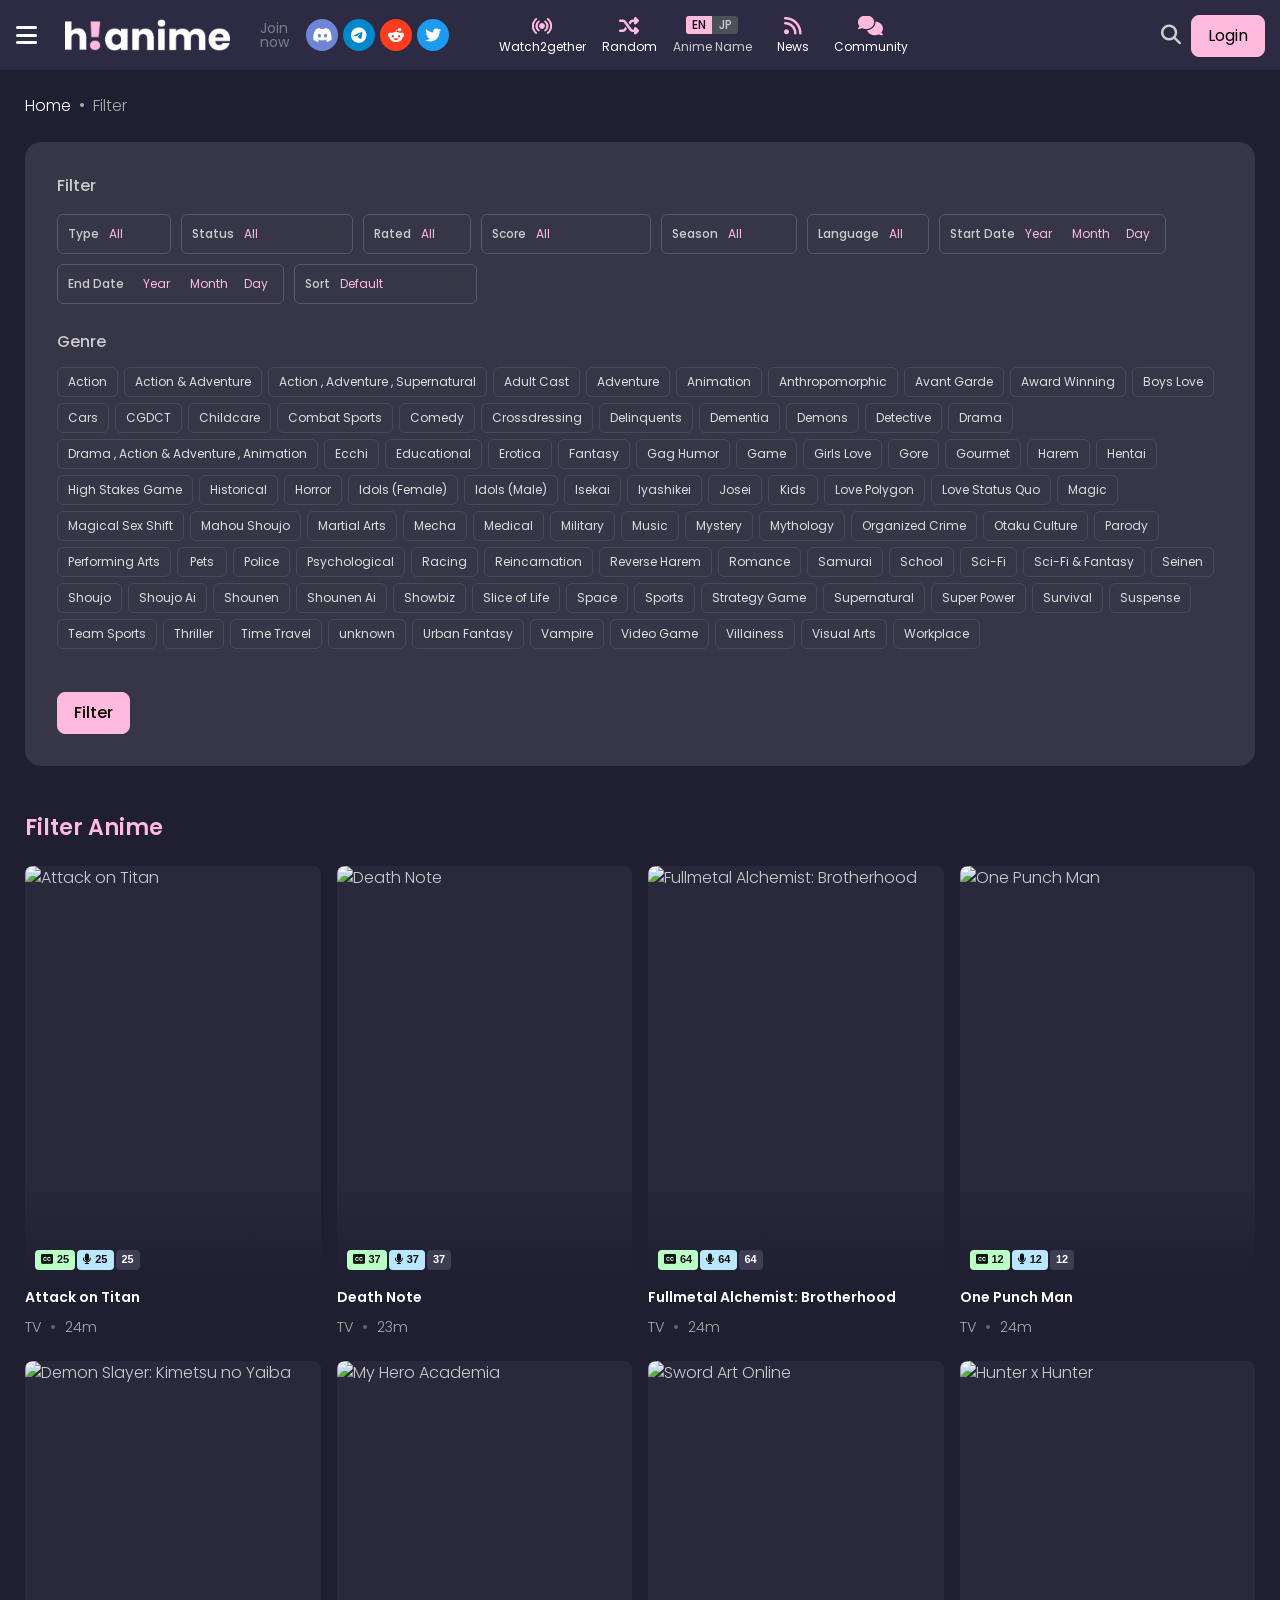
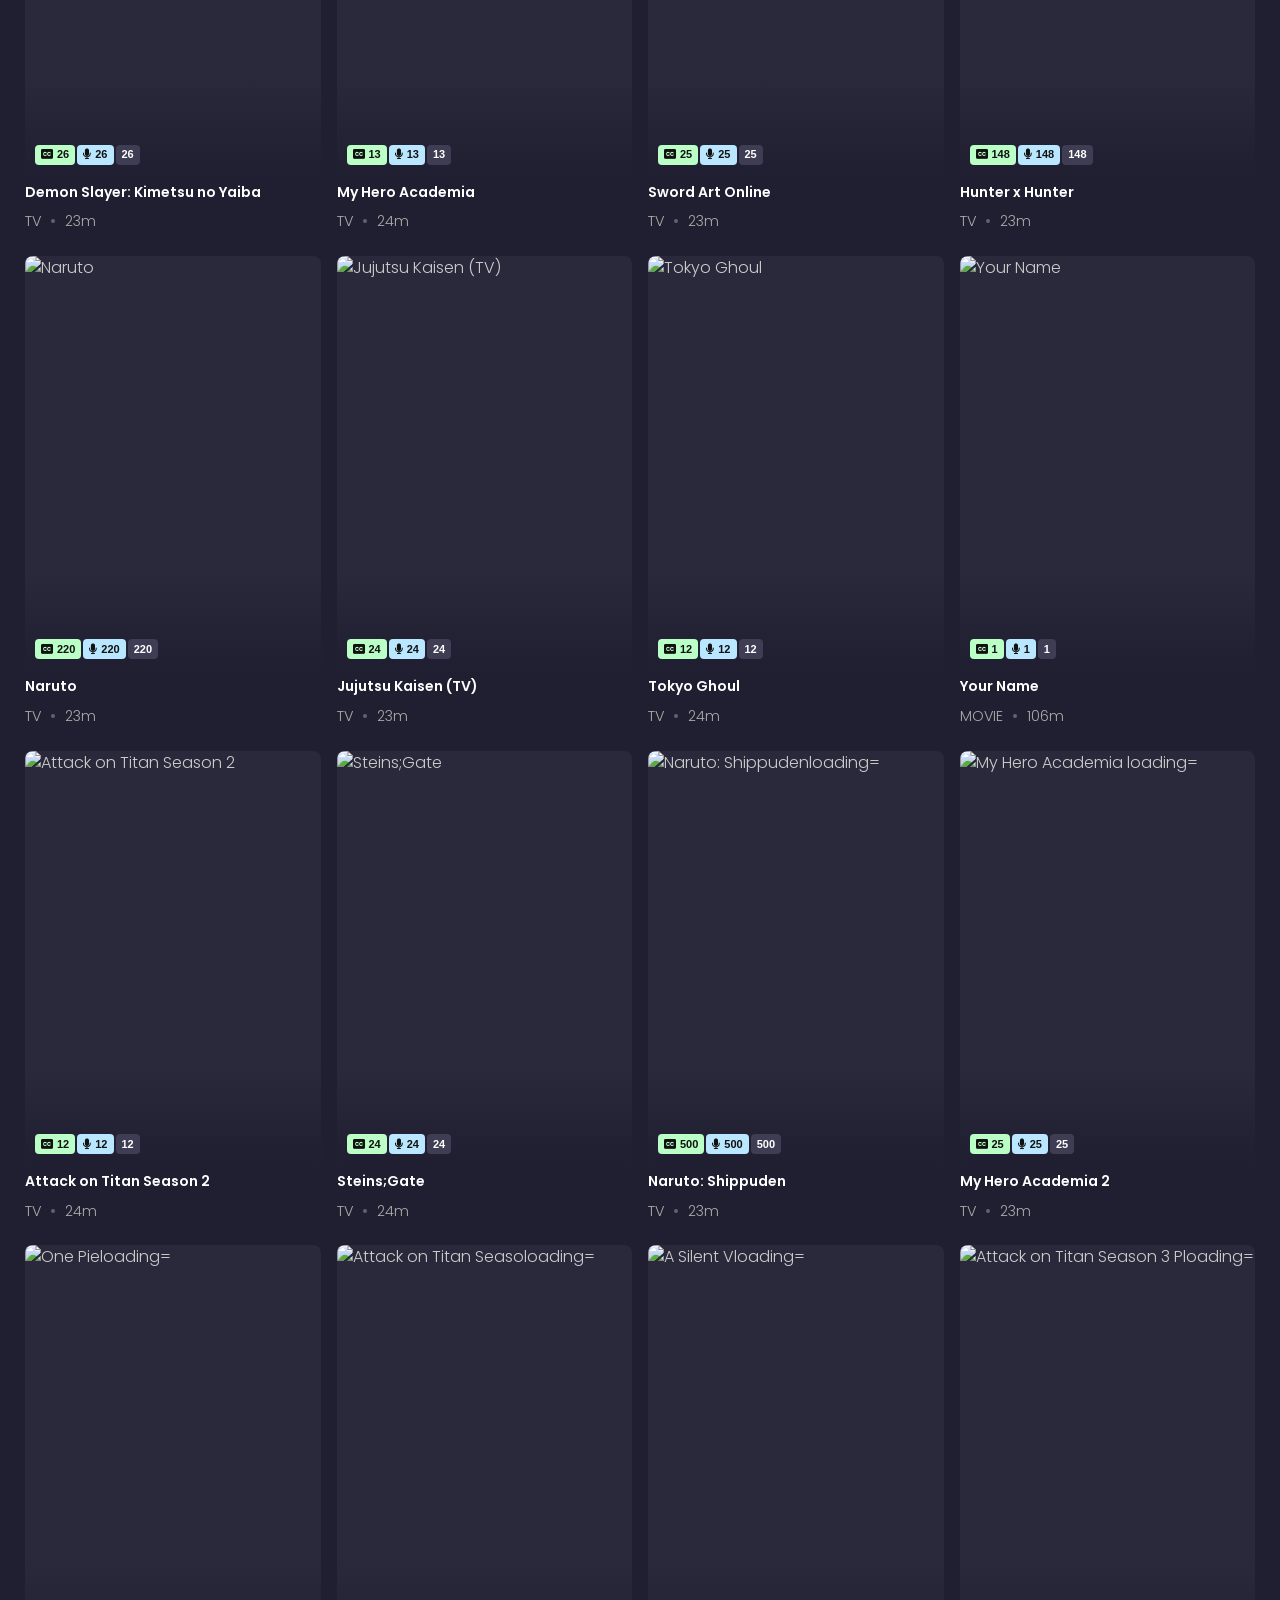
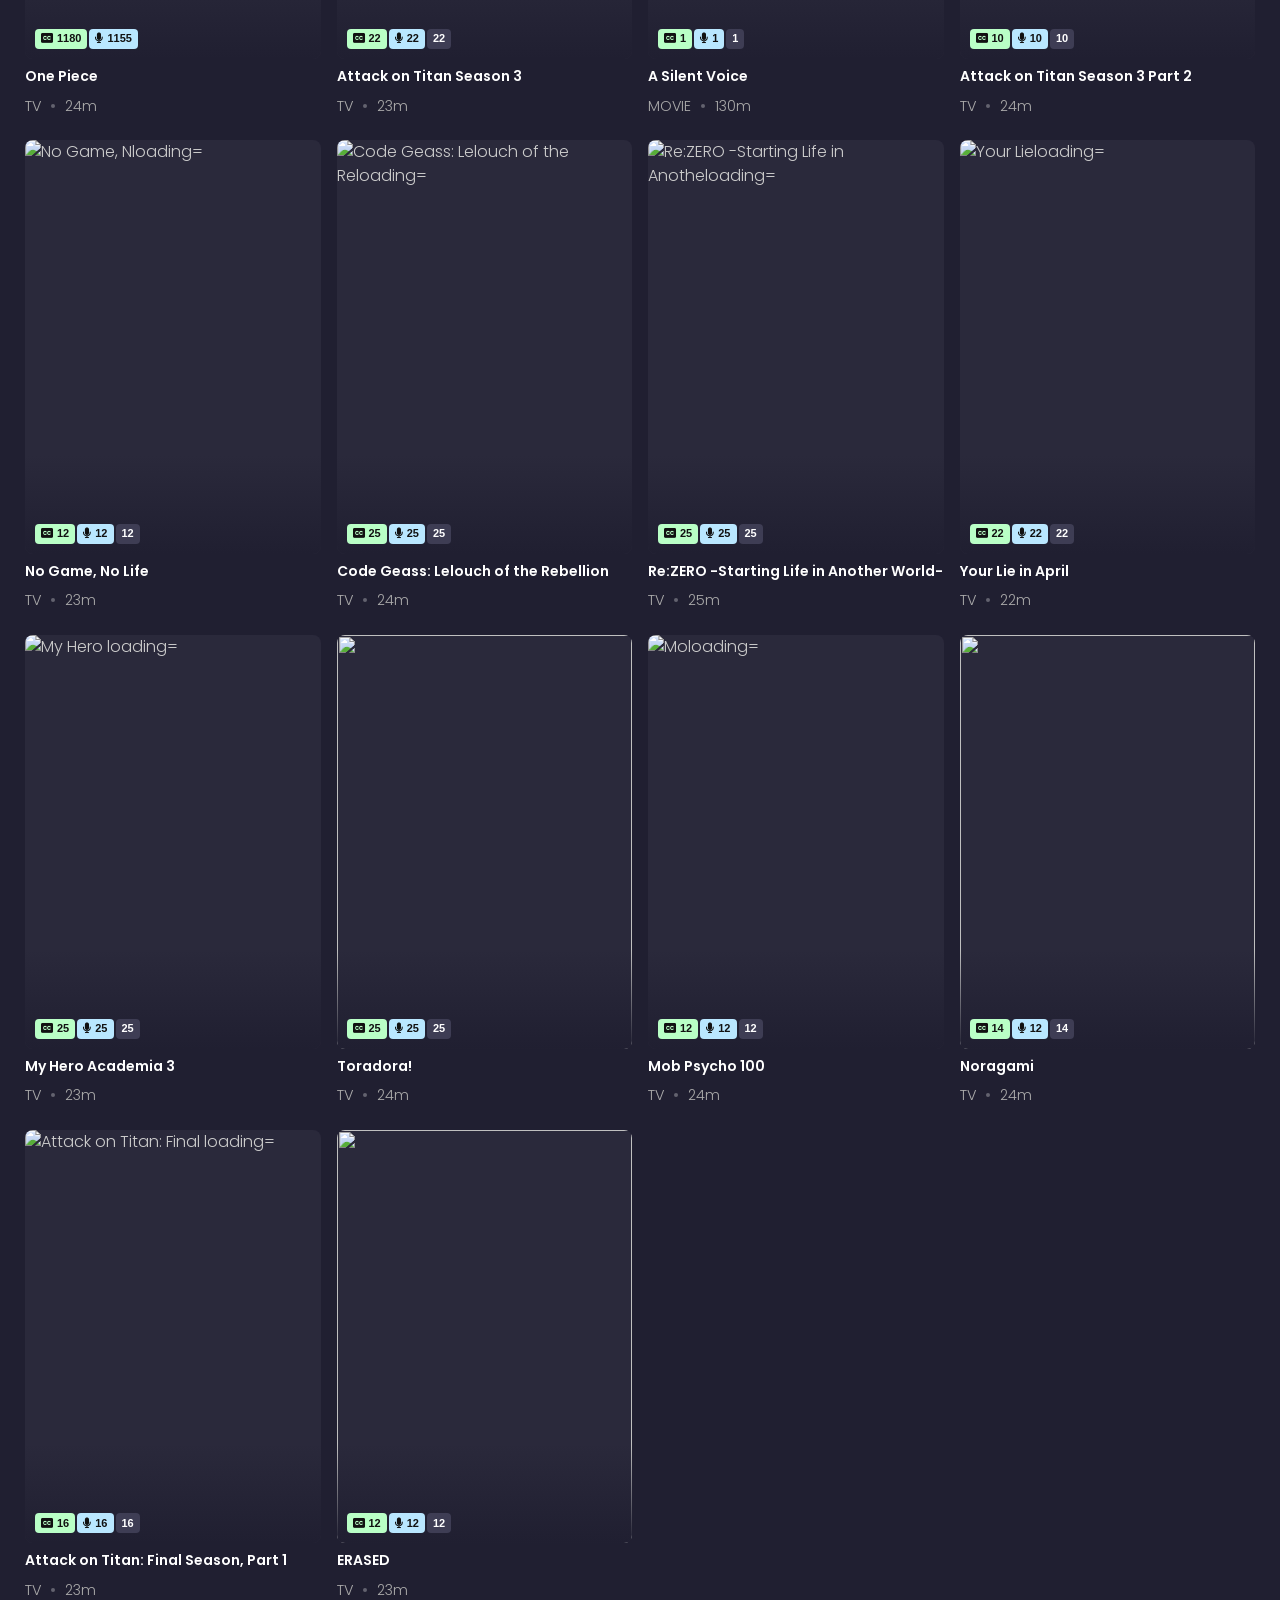
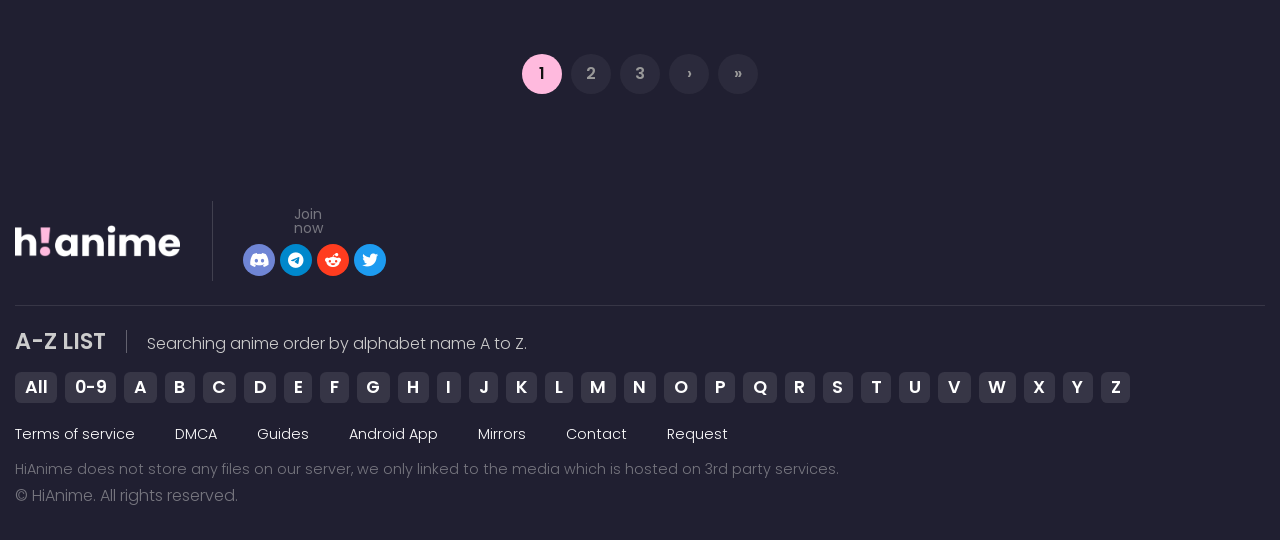
==== commit a1738690: "fix(ui): Swiper integration, referrer policy, trending slider layout and tab switching" ====
--- a/browse.html
+++ b/browse.html
@@ -2,6 +2,7 @@
 <html lang="en">
 
 <head>
+    <meta name="referrer" content="no-referrer">
     <meta http-equiv="Content-Type" content="text/html; charset=UTF-8" />
     <meta name="robots" content="index,follow" />
     <meta http-equiv="content-language" content="en" />
@@ -78,13 +79,8 @@
 
         <!-- Google tag (gtag.js) -->
 
-<script>
-  window.dataLayer = window.dataLayer || [];
-  function {dataLayer.push(arguments);}
-  );
-
-  
-</script></head>
+    <link rel="stylesheet" href="https://cdn.jsdelivr.net/npm/swiper@11/swiper-bundle.min.css" />
+</head>
 
 <body class="">
     <div id="sidebar_menu_bg"></div>
@@ -1419,7 +1415,7 @@
         <img src="https://cdn.anipixcdn.co/thumbnail/7f6ffaa6bb0b408017b62254211691b5.jpg"
             class="film-poster-img"
             alt="Attack on Titan"
-            loading="lazy"
+            loading="eager"
             decoding="async">
         <a href="watch.html?anime=attack-on-titan-240"
             class="film-poster-ahref item-qtip"
@@ -1457,7 +1453,7 @@
         <img src="https://cdn.anipixcdn.co/thumbnail/072b030ba126b2f4b2374f342be9ed44.jpg"
             class="film-poster-img"
             alt="Death Note"
-            loading="lazy"
+           loading="eager""
             decoding="async">
         <a href="watch.html?anime=death-note-1064"
             class="film-poster-ahref item-qtip"
@@ -1495,7 +1491,7 @@
         <img src="https://cdn.anipixcdn.co/thumbnail/c4ca4238a0b923820dcc509a6f75849b.jpeg"
             class="film-poster-img"
             alt="Fullmetal Alchemist: Brotherhood"
-            loading="lazy"
+          loading="eager"y"
             decoding="async">
         <a href="watch.html?anime=fullmetal-alchemist-brotherhood-1140"
             class="film-poster-ahref item-qtip"
@@ -1533,7 +1529,7 @@
         <img src="https://cdn.anipixcdn.co/thumbnail/03afdbd66e7929b125f8597834fa83a4.jpg"
             class="film-poster-img"
             alt="One Punch Man"
-            loading="lazy"
+         loading="eager"zy"
             decoding="async">
         <a href="watch.html?anime=one-punch-man-1386"
             class="film-poster-ahref item-qtip"
@@ -1571,7 +1567,7 @@
         <img src="https://cdn.anipixcdn.co/thumbnail/67c6a1e7ce56d3d6fa748ab6d9af3fd7.jpg"
             class="film-poster-img"
             alt="Demon Slayer: Kimetsu no Yaiba"
-            loading="lazy"
+        loading="eager"azy"
             decoding="async">
         <a href="watch.html?anime=demon-slayer-kimetsu-no-yaiba-843"
             class="film-poster-ahref item-qtip"
@@ -1609,7 +1605,7 @@
         <img src="https://cdn.anipixcdn.co/thumbnail/5737c6ec2e0716f3d8a7a5c4e0de0d9a.jpg"
             class="film-poster-img"
             alt="My Hero Academia"
-            loading="lazy"
+       loading="eager"lazy"
             decoding="async">
         <a href="watch.html?anime=my-hero-academia-1395"
             class="film-poster-ahref item-qtip"
@@ -1647,7 +1643,7 @@
         <img src="https://cdn.anipixcdn.co/thumbnail/95f8d9901ca8878e291552f001f67692.jpg"
             class="film-poster-img"
             alt="Sword Art Online"
-            loading="lazy"
+      loading="eager""lazy"
             decoding="async">
         <a href="watch.html?anime=sword-art-online-874"
             class="film-poster-ahref item-qtip"
@@ -1685,7 +1681,7 @@
         <img src="https://cdn.anipixcdn.co/thumbnail/c81e728d9d4c2f636f067f89cc14862c.jpg"
             class="film-poster-img"
             alt="Hunter x Hunter"
-            loading="lazy"
+     loading="eager"="lazy"
             decoding="async">
         <a href="watch.html?anime=hunter-x-hunter-1-1393"
             class="film-poster-ahref item-qtip"
@@ -1723,7 +1719,7 @@
         <img src="https://cdn.anipixcdn.co/thumbnail/71a3cb155f8dc89bf3d0365288219936.jpg"
             class="film-poster-img"
             alt="Naruto"
-            loading="lazy"
+    loading="eager"g="lazy"
             decoding="async">
         <a href="watch.html?anime=naruto-1335"
             class="film-poster-ahref item-qtip"
@@ -1761,7 +1757,7 @@
         <img src="https://cdn.anipixcdn.co/thumbnail/c399862d3b9d6b76c8436e924a68c45b.jpg"
             class="film-poster-img"
             alt="Jujutsu Kaisen (TV)"
-            loading="lazy"
+   loading="eager"ng="lazy"
             decoding="async">
         <a href="watch.html?anime=jujutsu-kaisen-237"
             class="film-poster-ahref item-qtip"
@@ -1799,7 +1795,7 @@
         <img src="https://cdn.anipixcdn.co/thumbnail/2dace78f80bc92e6d7493423d729448e.jpg"
             class="film-poster-img"
             alt="Tokyo Ghoul"
-            loading="lazy"
+  loading="eager"ing="lazy"
             decoding="async">
         <a href="watch.html?anime=tokyo-ghoul-890"
             class="film-poster-ahref item-qtip"
@@ -1837,7 +1833,7 @@
         <img src="https://cdn.anipixcdn.co/thumbnail/d3d9446802a44259755d38e6d163e820.jpg"
             class="film-poster-img"
             alt="Your Name"
-            loading="lazy"
+ loading="eager"ding="lazy"
             decoding="async">
         <a href="watch.html?anime=your-name-765"
             class="film-poster-ahref item-qtip"
@@ -1875,7 +1871,7 @@
         <img src="https://cdn.anipixcdn.co/thumbnail/7ef605fc8dba5425d6965fbd4c8fbe1f.jpg"
             class="film-poster-img"
             alt="Attack on Titan Season 2"
-            loading="lazy"
+loading="eager"ading="lazy"
             decoding="async">
         <a href="watch.html?anime=attack-on-titan-season-2-865"
             class="film-poster-ahref item-qtip"
@@ -1912,8 +1908,7 @@
         
         <img src="https://cdn.anipixcdn.co/thumbnail/eccbc87e4b5ce2fe28308fd9f2a7baf3.jpg"
             class="film-poster-img"
-            alt="Steins;Gate"
-            loading="lazy"
+            alt="Steins;Gate"loading="eager"oading="lazy"
             decoding="async">
         <a href="watch.html?anime=steinsgate-872"
             class="film-poster-ahref item-qtip"
@@ -1950,8 +1945,7 @@
         
         <img src="https://cdn.anipixcdn.co/thumbnail/82cec96096d4281b7c95cd7e74623496.jpg"
             class="film-poster-img"
-            alt="Naruto: Shippuden"
-            loading="lazy"
+            alt="Naruto: Shippudenloading="eager"loading="lazy"
             decoding="async">
         <a href="watch.html?anime=naruto-shippuden-600"
             class="film-poster-ahref item-qtip"
@@ -1988,8 +1982,7 @@
         
         <img src="https://cdn.anipixcdn.co/thumbnail/1afa34a7f984eeabdbb0a7d494132ee5.jpg"
             class="film-poster-img"
-            alt="My Hero Academia 2"
-            loading="lazy"
+            alt="My Hero Academia loading="eager" loading="lazy"
             decoding="async">
         <a href="watch.html?anime=my-hero-academia-season-2-1031"
             class="film-poster-ahref item-qtip"
@@ -2025,8 +2018,7 @@
         
         <img src="https://cdn.anipixcdn.co/thumbnail/f899139df5e1059396431415e770c6dd.jpg"
             class="film-poster-img"
-            alt="One Piece"
-            loading="lazy"
+            alt="One Pieloading="eager"  loading="lazy"
             decoding="async">
         <a href="watch.html?anime=one-piece-1"
             class="film-poster-ahref item-qtip"
@@ -2063,8 +2055,7 @@
         
         <img src="https://cdn.anipixcdn.co/thumbnail/3ef815416f775098fe977004015c6193.jpg"
             class="film-poster-img"
-            alt="Attack on Titan Season 3"
-            loading="lazy"
+            alt="Attack on Titan Seasoloading="eager"   loading="lazy"
             decoding="async">
         <a href="watch.html?anime=attack-on-titan-season-3-866"
             class="film-poster-ahref item-qtip"
@@ -2101,8 +2092,7 @@
         
         <img src="https://cdn.anipixcdn.co/thumbnail/6512bd43d9caa6e02c990b0a82652dca.jpg"
             class="film-poster-img"
-            alt="A Silent Voice"
-            loading="lazy"
+            alt="A Silent Vloading="eager"    loading="lazy"
             decoding="async">
         <a href="watch.html?anime=a-silent-voice-770"
             class="film-poster-ahref item-qtip"
@@ -2139,8 +2129,7 @@
         
         <img src="https://cdn.myanimelist.net/images/anime/1517/100633l.webp"
             class="film-poster-img"
-            alt="Attack on Titan Season 3 Part 2"
-            loading="lazy"
+            alt="Attack on Titan Season 3 Ploading="eager"     loading="lazy"
             decoding="async">
         <a href="watch.html?anime=attack-on-titan-season-3-part-2-1895"
             class="film-poster-ahref item-qtip"
@@ -2177,8 +2166,7 @@
         
         <img src="https://cdn.anipixcdn.co/thumbnail/b1a59b315fc9a3002ce38bbe070ec3f5.jpg"
             class="film-poster-img"
-            alt="No Game, No Life"
-            loading="lazy"
+            alt="No Game, Nloading="eager"      loading="lazy"
             decoding="async">
         <a href="watch.html?anime=no-game-no-life-1782"
             class="film-poster-ahref item-qtip"
@@ -2215,8 +2203,7 @@
         
         <img src="https://cdn.anipixcdn.co/thumbnail/3416a75f4cea9109507cacd8e2f2aefc.jpg"
             class="film-poster-img"
-            alt="Code Geass: Lelouch of the Rebellion"
-            loading="lazy"
+            alt="Code Geass: Lelouch of the Reloading="eager"       loading="lazy"
             decoding="async">
         <a href="watch.html?anime=code-geass-lelouch-of-the-rebellion-3620"
             class="film-poster-ahref item-qtip"
@@ -2253,8 +2240,7 @@
         
         <img src="https://cdn.anipixcdn.co/thumbnail/1534b76d325a8f591b52d302e7181331.jpg"
             class="film-poster-img"
-            alt="Re:ZERO -Starting Life in Another World-"
-            loading="lazy"
+            alt="Re:ZERO -Starting Life in Anotheloading="eager"        loading="lazy"
             decoding="async">
         <a href="watch.html?anime=rezero-starting-life-in-another-world-1387"
             class="film-poster-ahref item-qtip"
@@ -2291,8 +2277,7 @@
         
         <img src="https://cdn.anipixcdn.co/thumbnail/c16a5320fa475530d9583c34fd356ef5.jpg"
             class="film-poster-img"
-            alt="Your Lie in April"
-            loading="lazy"
+            alt="Your Lieloading="eager"         loading="lazy"
             decoding="async">
         <a href="watch.html?anime=your-lie-in-april-907"
             class="film-poster-ahref item-qtip"
@@ -2329,8 +2314,7 @@
         
         <img src="https://cdn.anipixcdn.co/thumbnail/a2557a7b2e94197ff767970b67041697.jpg"
             class="film-poster-img"
-            alt="My Hero Academia 3"
-            loading="lazy"
+            alt="My Hero loading="eager"          loading="lazy"
             decoding="async">
         <a href="watch.html?anime=my-hero-academia-season-3-1029"
             class="film-poster-ahref item-qtip"
@@ -2367,8 +2351,7 @@
         
         <img src="https://cdn.anipixcdn.co/thumbnail/be83ab3ecd0db773eb2dc1b0a17836a1.jpg"
             class="film-poster-img"
-            alt="Toradora!"
-            loading="lazy"
+            altloading="eager"           loading="lazy"
             decoding="async">
         <a href="watch.html?anime=toradora-899"
             class="film-poster-ahref item-qtip"
@@ -2405,8 +2388,7 @@
         
         <img src="https://cdn.anipixcdn.co/thumbnail/38b3eff8baf56627478ec76a704e9b52.jpg"
             class="film-poster-img"
-            alt="Mob Psycho 100"
-            loading="lazy"
+            alt="Moloading="eager"            loading="lazy"
             decoding="async">
         <a href="watch.html?anime=mob-psycho-100-926"
             class="film-poster-ahref item-qtip"
@@ -2443,7 +2425,7 @@
         
         <img src="https://cdn.anipixcdn.co/thumbnail/559cb990c9dffd8675f6bc2186971dc2.jpg"
             class="film-poster-img"
-            alt="Noragami"
+            loading="eager"
             loading="lazy"
             decoding="async">
         <a href="watch.html?anime=noragami-916"
@@ -2481,7 +2463,7 @@
         
         <img src="https://cdn.anipixcdn.co/thumbnail/ff15242553d87dd31723dcd88a087382.jpg"
             class="film-poster-img"
-            alt="Attack on Titan: Final Season, Part 1"
+            alt="Attack on Titan: Final loading="eager""
             loading="lazy"
             decoding="async">
         <a href="watch.html?anime=attack-on-titan-final-season-1372"
@@ -2519,7 +2501,7 @@
         
         <img src="https://cdn.anipixcdn.co/thumbnail/a8f15eda80c50adb0e71943adc8015cf.jpg"
             class="film-poster-img"
-            alt="ERASED"
+        loading="eager"D"
             loading="lazy"
             decoding="async">
         <a href="watch.html?anime=erased-1030"
@@ -3051,7 +3033,8 @@
         });
     </script>
     
-    <script src="assets/js/theme.min.js"></script>
+    <script src="https://cdn.jsdelivr.net/npm/swiper@11/swiper-bundle.min.js"></script>
+<script src="assets/js/theme.min.js"></script>
         <script src="assets/js/jquery.qtip.min.js"></script>
 <script src="assets/js/main.js"></script>
     
--- a/assets/css/custom.css
+++ b/assets/css/custom.css
@@ -15,6 +15,7 @@
     font-family: 'Poppins', -apple-system, BlinkMacSystemFont, 'Segoe UI', Roboto, sans-serif !important;
     background-color: var(--hianime-bg) !important;
     color: #ccc !important;
+    overflow-x: hidden !important;
 }
 
 /* Headings */
@@ -76,6 +77,7 @@
     overflow: hidden !important;
     background-color: #2a293b !important;
     transition: transform 0.25s ease, box-shadow 0.25s ease !important;
+    position: relative !important;
 }
 
 .film-poster:hover {
@@ -90,32 +92,37 @@
 
 .film-poster-img {
     transition: transform 0.4s ease !important;
+    display: block !important;
+    width: 100% !important;
+    height: 100% !important;
+    object-fit: cover !important;
 }
 
 .film-poster-ahref {
-    position: absolute;
-    inset: 0;
-    display: flex;
-    align-items: center;
-    justify-content: center;
-    background: rgba(0, 0, 0, 0.25);
-    opacity: 0;
+    position: absolute !important;
+    inset: 0 !important;
+    display: flex !important;
+    align-items: center !important;
+    justify-content: center !important;
+    background: rgba(0, 0, 0, 0.3) !important;
+    opacity: 0 !important;
     transition: opacity 0.3s ease !important;
-    z-index: 5;
+    z-index: 5 !important;
 }
 
 .film-poster-ahref i {
-    width: 48px;
-    height: 48px;
-    line-height: 48px;
-    text-align: center;
-    border-radius: 50%;
-    background: var(--hianime-pink);
-    color: #111;
-    font-size: 20px;
-    transform: scale(0.8);
+    width: 48px !important;
+    height: 48px !important;
+    line-height: 48px !important;
+    text-align: center !important;
+    border-radius: 50% !important;
+    background: var(--hianime-pink) !important;
+    color: #111 !important;
+    font-size: 20px !important;
+    transform: scale(0.8) !important;
     transition: transform 0.3s ease !important;
-    box-shadow: 0 0 20px rgba(255, 186, 222, 0.6);
+    box-shadow: 0 0 20px rgba(255, 186, 222, 0.6) !important;
+    display: inline-block !important;
 }
 
 .film-poster:hover .film-poster-ahref {
@@ -208,7 +215,8 @@
 
 /* Slider arrows on right */
 .swiper-button-next, .swiper-button-prev,
-.slide-arrow-next, .slide-arrow-prev {
+.slide-arrow-next, .slide-arrow-prev,
+.navi-next, .navi-prev {
     background: rgba(255, 255, 255, 0.08) !important;
     border-radius: 6px !important;
     width: 38px !important;
@@ -217,13 +225,98 @@
     align-items: center !important;
     justify-content: center !important;
     color: #fff !important;
+    cursor: pointer !important;
     transition: background 0.2s !important;
 }
 
 .swiper-button-next:hover, .swiper-button-prev:hover,
-.slide-arrow-next:hover, .slide-arrow-prev:hover {
+.slide-arrow-next:hover, .slide-arrow-prev:hover,
+.navi-next:hover, .navi-prev:hover {
     background: var(--hianime-pink) !important;
     color: #111 !important;
+}
+
+/* ========================================================
+   TRENDING CAROUSEL SWIPER - ACCURATE LAYOUT & CONSTRAINTS
+   ======================================================== */
+#trending-home {
+    overflow: hidden !important;
+    position: relative !important;
+    width: 100% !important;
+    padding-top: 10px !important;
+}
+
+#trending-home .swiper-container {
+    width: 100% !important;
+    overflow: hidden !important;
+}
+
+#trending-home .swiper-wrapper {
+    display: flex !important;
+    flex-direction: row !important;
+}
+
+#trending-home .swiper-slide {
+    width: 190px !important;
+    flex-shrink: 0 !important;
+    height: auto !important;
+    margin-right: 20px !important;
+}
+
+@media (max-width: 991px) {
+    #trending-home .swiper-slide {
+        width: 160px !important;
+        margin-right: 15px !important;
+    }
+}
+
+@media (max-width: 576px) {
+    #trending-home .swiper-slide {
+        width: 130px !important;
+        margin-right: 10px !important;
+    }
+}
+
+#trending-home .item {
+    position: relative !important;
+    width: 100% !important;
+    border-radius: 8px !important;
+    overflow: hidden !important;
+}
+
+#trending-home .item .number {
+    position: absolute !important;
+    bottom: 10px !important;
+    left: 10px !important;
+    z-index: 4 !important;
+}
+
+#trending-home .item .number span {
+    font-size: 26px !important;
+    font-weight: 800 !important;
+    color: #fff !important;
+    text-shadow: 0 2px 10px rgba(0, 0, 0, 0.9) !important;
+}
+
+#trending-home .item .number .film-title {
+    display: none !important;
+}
+
+#trending-home .film-poster {
+    width: 100% !important;
+    padding-bottom: 140% !important;
+    position: relative !important;
+    overflow: hidden !important;
+    border-radius: 8px !important;
+    display: block !important;
+}
+
+#trending-home .film-poster-img {
+    position: absolute !important;
+    inset: 0 !important;
+    width: 100% !important;
+    height: 100% !important;
+    object-fit: cover !important;
 }
 
 /* Top 10 Widget */
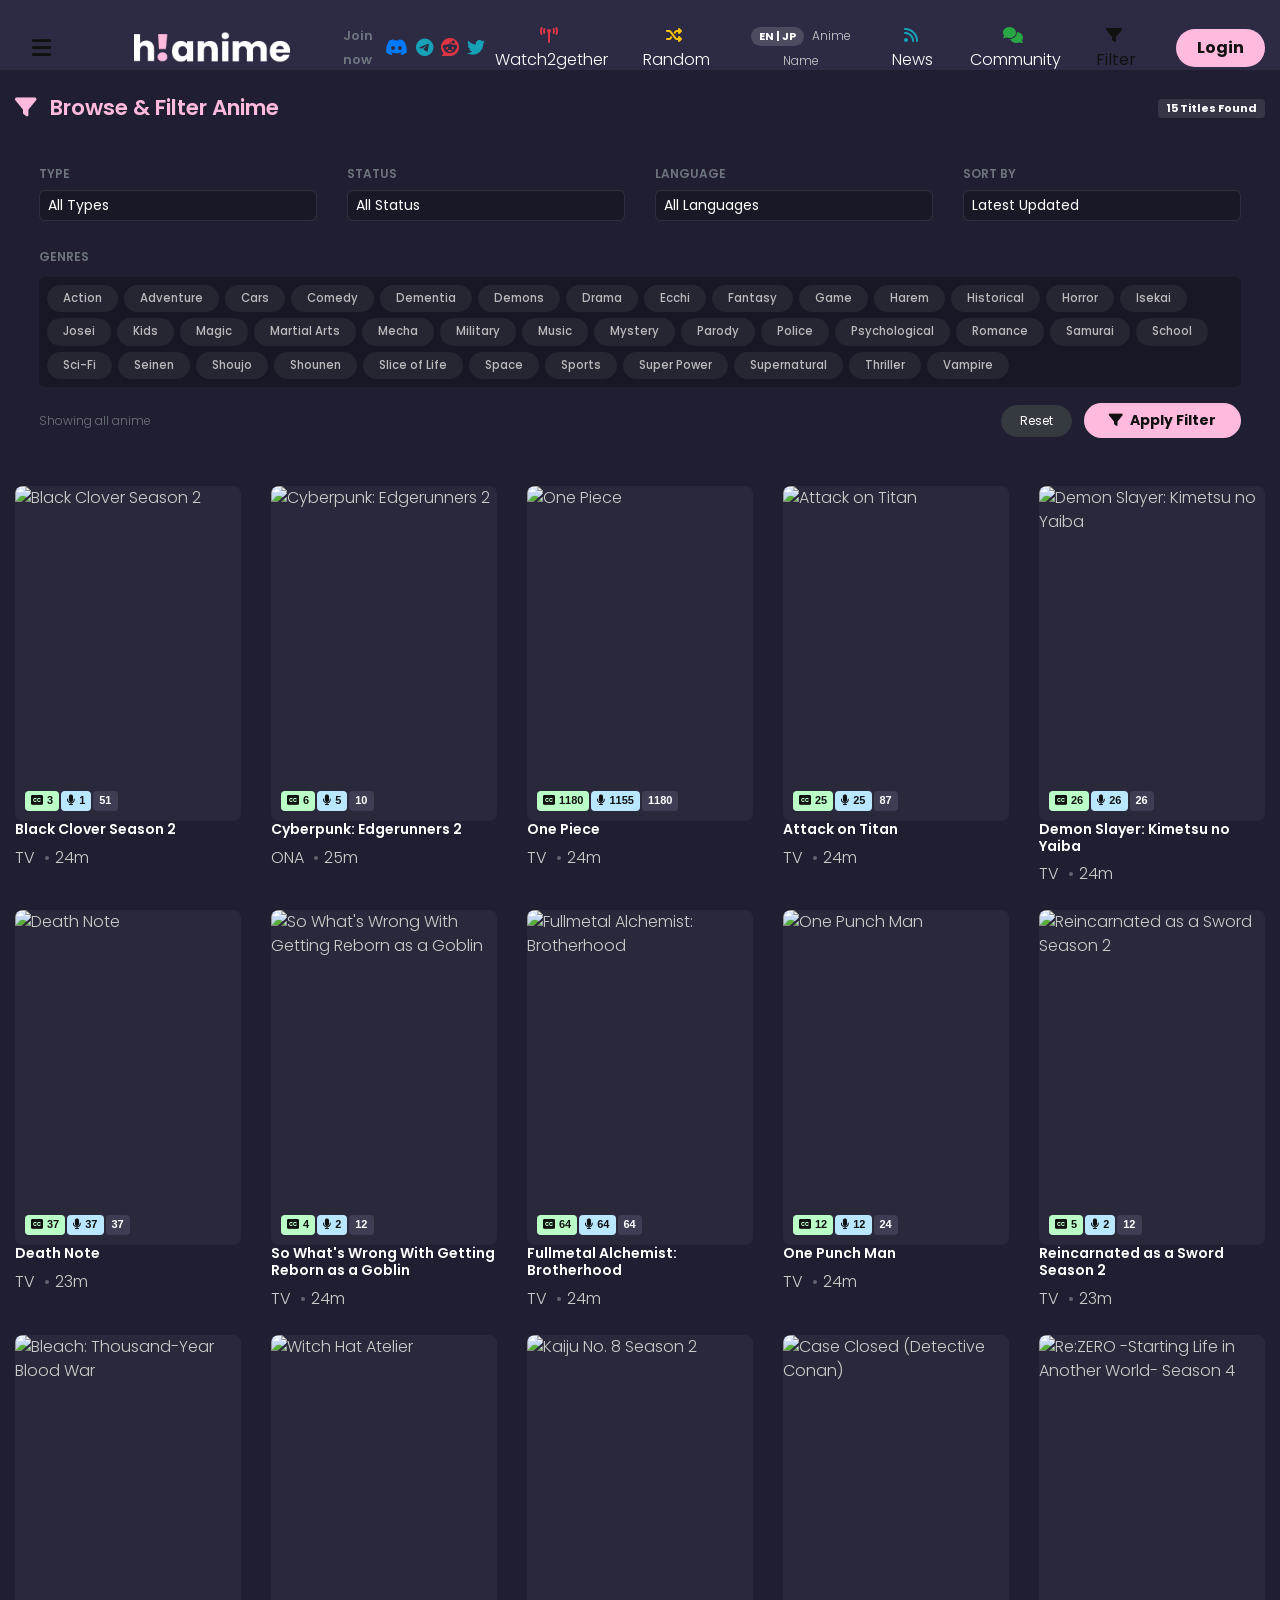
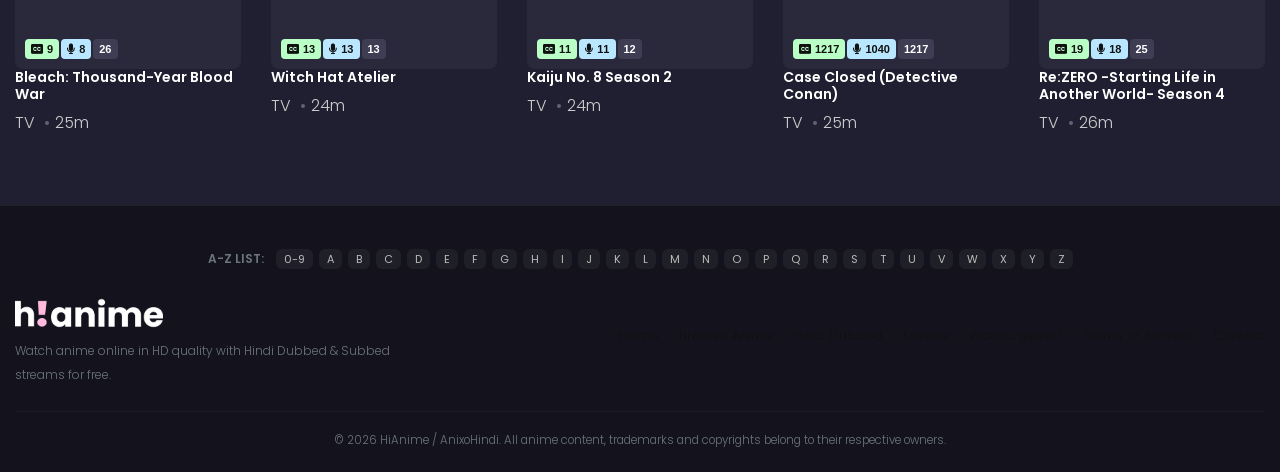
==== commit b5ef11a0: "refactor: modular professional JavaScript architecture with components, pages, api, and clean folder" ====
--- a/browse.html
+++ b/browse.html
@@ -1,3473 +1,51 @@
 <!DOCTYPE html>
 <html lang="en">
-
 <head>
+    <meta charset="UTF-8">
+    <meta name="viewport" content="width=device-width, initial-scale=1.0">
     <meta name="referrer" content="no-referrer">
-    <meta http-equiv="Content-Type" content="text/html; charset=UTF-8" />
-    <meta name="robots" content="index,follow" />
-    <meta http-equiv="content-language" content="en" />
-    <meta name="viewport" content="width=device-width, initial-scale=1" />
+    <title>Filter & Browse Anime - HiAnime Hindi</title>
+    <link rel="icon" href="assets/images/icons-192.png" type="image/png">
     
-    <meta name="csrf-token" content="">
-        <title>Filter & Browse Anime - HiAnime Hindi</title>
-    <meta name="description" content="Filter anime by type, status, rating, score, season, language and release date on HiAnime. Watch anime online free in HD.">
-    <meta name="theme-color" content="#ffbade">
-    <meta name="msapplication-navbutton-color" content="#ffbade">
-    <meta name="apple-mobile-web-app-status-bar-style" content="#ffbade">
+    <!-- Google Fonts & FontAwesome -->
+    <link rel="preconnect" href="https://fonts.googleapis.com">
+    <link rel="preconnect" href="https://fonts.gstatic.com" crossorigin>
+    <link href="https://fonts.googleapis.com/css2?family=Poppins:ital,wght@0,300;0,400;0,500;0,600;0,700;0,800;1,400&display=swap" rel="stylesheet">
+    <link rel="stylesheet" href="https://cdnjs.cloudflare.com/ajax/libs/font-awesome/6.5.1/css/all.min.css">
     
-    <meta name="google-site-verification" content="6nTWXFMM8BP96Pf-BW-h1N5OuNkFBZmrEeP8GWABiY0">
-
-        <link rel="icon" href="https://hianime.at/theme/images/icons-192.png" type="image/png">
-    <link rel="apple-touch-icon" href="https://hianime.at/theme/images/apple-touch-icon.png">
+    <!-- Swiper 11 CSS -->
+    <link rel="stylesheet" href="https://cdn.jsdelivr.net/npm/swiper@11/swiper-bundle.min.css" />
     
-        <meta property="og:type" content="website">
-    <meta property="og:site_name" content="HiAnime">
-    <meta property="og:title" content="Filter Anime | HiAnime">
-    <meta property="og:description" content="Filter anime by type, status, rating, score, season, language and release date on HiAnime. Watch anime online free in HD.">
+    <!-- Core HiAnime Styles -->
+    <link rel="stylesheet" href="assets/css/app-home.min.css">
+    <link rel="stylesheet" href="assets/css/app.min.css">
+    <link rel="stylesheet" href="assets/css/frontend.css">
     
+    <link rel="stylesheet" href="assets/css/custom.css">
+</head>
+<body class="page-body">
+    <div id="sidebar_menu_bg" style="display:none; position:fixed; inset:0; background:rgba(0,0,0,0.7); z-index:998;"></div>
+    
+    <div id="wrapper">
+        <!-- Header will be mounted dynamically by JavaScript -->
+        <div id="header-mount"></div>
         
-    
-    
-    <link rel="preload" as="script" href="https://hianime.at/theme/js/vendor.min.js?v=1792108644">
-    <link rel="preload" as="script" href="https://hianime.at/theme/js/theme.min.js?v=1792108644">
-
-    
-    <link rel="preload" as="font" type="font/woff2" crossorigin
-        href="https://hianime.at/theme/vendor/webfonts/fa-solid-900.woff2">
-    <link rel="preload" as="font" type="font/woff2" crossorigin
-        href="https://hianime.at/theme/vendor/webfonts/poppins/poppins-300-latin.woff2">
-    <link rel="preload" as="font" type="font/woff2" crossorigin
-        href="https://hianime.at/theme/vendor/webfonts/poppins/poppins-500-latin.woff2">
-
-    
-        <link rel="stylesheet" href="assets/css/app.min.css">
-    <link rel="stylesheet" href="https://cdnjs.cloudflare.com/ajax/libs/font-awesome/6.5.1/css/all.min.css">
-    <link rel="stylesheet" href="https://fonts.googleapis.com/css2?family=Poppins:ital,wght@0,300;0,400;0,500;0,600;0,700;1,400&display=swap">
-    <link rel="stylesheet" href="assets/css/custom.css">
-
-    
-        <link rel="stylesheet" href="https://hianime.at/build/assets/frontend-DDmvDXjb.css" data-navigate-track="reload" />
-    
-    <script data-cfasync="false">
-        if (window.localStorage.getItem('hianime_logged_in') === '1') {
-            document.documentElement.classList.add('auth-likely', 'is-authed');
-        }
-    </script>
-    <style>
-        .auth-likely #user-slot .header_right-user { visibility: hidden; }
-        /* Cache-identical: the MyZone community tab ships in every copy of the HTML
-           and is revealed by the `is-authed` class auth.js puts on <html>. */
-        html:not(.is-authed) .ai_-tabs .ai_-tab-myzone { display: none; }
-    </style>
-
-    
-    <script data-cfasync="false">
-        if (!window.localStorage.getItem('settings') || !JSON.parse(window.localStorage.getItem('settings')).hasOwnProperty('anime_name')) {
-            let settings = window.localStorage.getItem('settings') ? JSON.parse(window.localStorage.getItem('settings')) : {};
-            settings.anime_name = 'english' === 'japanese' ? 'jp' : 'en';
-            window.localStorage.setItem('settings', JSON.stringify(settings));
-        }
-    </script>
-    <style>
-        :root {
-            --accent-color: #ffbade;
-            --background-color: #201f31;
-            --background-color-2: #201f31;
-            --tick-bg-color: #b9e7ff;
-        }
-    </style>
-
-        <!-- Google tag (gtag.js) -->
-
-    <link rel="stylesheet" href="https://cdn.jsdelivr.net/npm/swiper@11/swiper-bundle.min.css" />
-</head>
-
-<body class="">
-    <div id="sidebar_menu_bg"></div>
-    <nav id="sidebar_menu" role="navigation" aria-label="Mobile menu">
-        <button class="btn btn-radius btn-sm btn-secondary toggle-sidebar" aria-label="Close menu"><i class="fas fa-angle-left mr-2"></i>Close
-            menu</button>
-        <div class="sb-setting">
-            <div class="header-setting">
-                <div class="hs-toggles">
-                    <a href="https://hianime.at/watch2gather" class="hst-item" title="Watch with friends">
-                        <div class="hst-icon"><i class="zicon zicon-20 zicon-live"></i></div>
-                        <div class="name"><span>W.2.G</span></div>
-                    </a>
-                    <a href="https://hianime.at/random" class="hst-item" title="Watch random anime">
-                        <div class="hst-icon"><i class="fas fa-random"></i></div>
-                        <div class="name"><span>Random</span></div>
-                    </a>
-                    <div class="hst-item" title="Select language of anime name to display.">
-                        <div class="select-anime-name toggle-lang"><span class="en">EN</span><span class="jp">JP</span>
-                        </div>
-                        <div class="name"><span>Name</span></div>
-                    </div>
-                    <a href="https://hianime.at/news" class="hst-item" title="HiAnime News">
-                        <div class="hst-icon"><i class="fas fa-rss"></i></div>
-                        <div class="name"><span>News</span></div>
-                    </a>
-                </div>
+        <!-- Main Page Content will be mounted dynamically by JavaScript -->
+        <div id="main-wrapper">
+            <div class="d-flex align-items-center justify-content-center p-5 text-muted">
+                <i class="fas fa-spinner fa-spin mr-2" style="font-size: 24px; color:#ffbade;"></i> Loading Anime...
             </div>
         </div>
-        <div class="sb-donate">
-            <div class="hr-community"><a class="btn btn-sm" href="https://hianime.at/community" title="HiAnime Community"><i
-                        class="fas fa-comments mr-2"></i>Community</a></div>
-        </div>
-        <ul class="nav sidebar_menu-list">
-            <li class="nav-item active"><a class="nav-link" href="index.html" title="Home">Home</a></li>
-            <li class="nav-item"><a class="nav-link" href="browse.html" title="Subbed Anime">Subbed Anime</a></li>
-            <li class="nav-item"><a class="nav-link" href="browse.html" title="Dubbed Anime">Dubbed Anime</a></li>
-            <li class="nav-item"><a class="nav-link" href="browse.html" title="Most Popular">Most Popular</a></li>
-            <li class="nav-item"><a class="nav-link" href="browse.html" title="Movies">Movies</a></li>
-            <li class="nav-item"><a class="nav-link" href="browse.html" title="TV Series">TV Series</a></li>
-            <li class="nav-item"><a class="nav-link" href="browse.html" title="OVAs">OVAs</a></li>
-            <li class="nav-item"><a class="nav-link" href="browse.html" title="ONAs">ONAs</a></li>
-            <li class="nav-item"><a class="nav-link" href="browse.html" title="Specials">Specials</a></li>
-            <li class="nav-item">
-                <div class="nav-link" title="Genre"><strong>Genre</strong></div>
-                <div class="sidebar_menu-sub show" id="sidebar_subs_genre">
-                    <ul class="nav color-list sub-menu">
-                                                <li class="nav-item">
-                            <a class="nav-link" href="https://hianime.at/genres/action"
-                                title="Action">
-                                Action
-                            </a>
-                        </li>
-                                                <li class="nav-item">
-                            <a class="nav-link" href="https://hianime.at/genres/action-adventure"
-                                title="Action &amp; Adventure">
-                                Action &amp; Adventure
-                            </a>
-                        </li>
-                                                <li class="nav-item">
-                            <a class="nav-link" href="https://hianime.at/genres/action-adventure-supernatural"
-                                title="Action , Adventure , Supernatural">
-                                Action , Adventure , Supernatural
-                            </a>
-                        </li>
-                                                <li class="nav-item">
-                            <a class="nav-link" href="https://hianime.at/genres/adult-cast"
-                                title="Adult Cast">
-                                Adult Cast
-                            </a>
-                        </li>
-                                                <li class="nav-item">
-                            <a class="nav-link" href="https://hianime.at/genres/adventure"
-                                title="Adventure">
-                                Adventure
-                            </a>
-                        </li>
-                                                <li class="nav-item">
-                            <a class="nav-link" href="https://hianime.at/genres/animation"
-                                title="Animation">
-                                Animation
-                            </a>
-                        </li>
-                                                <li class="nav-item">
-                            <a class="nav-link" href="https://hianime.at/genres/anthropomorphic"
-                                title="Anthropomorphic">
-                                Anthropomorphic
-                            </a>
-                        </li>
-                                                <li class="nav-item">
-                            <a class="nav-link" href="https://hianime.at/genres/avant-garde"
-                                title="Avant Garde">
-                                Avant Garde
-                            </a>
-                        </li>
-                                                <li class="nav-item">
-                            <a class="nav-link" href="https://hianime.at/genres/award-winning"
-                                title="Award Winning">
-                                Award Winning
-                            </a>
-                        </li>
-                                                <li class="nav-item">
-                            <a class="nav-link" href="https://hianime.at/genres/boys-love"
-                                title="Boys Love">
-                                Boys Love
-                            </a>
-                        </li>
-                                                <li class="nav-item">
-                            <a class="nav-link" href="https://hianime.at/genres/cars"
-                                title="Cars">
-                                Cars
-                            </a>
-                        </li>
-                                                <li class="nav-item">
-                            <a class="nav-link" href="https://hianime.at/genres/cgdct"
-                                title="CGDCT">
-                                CGDCT
-                            </a>
-                        </li>
-                                                <li class="nav-item">
-                            <a class="nav-link" href="https://hianime.at/genres/childcare"
-                                title="Childcare">
-                                Childcare
-                            </a>
-                        </li>
-                                                <li class="nav-item">
-                            <a class="nav-link" href="https://hianime.at/genres/combat-sports"
-                                title="Combat Sports">
-                                Combat Sports
-                            </a>
-                        </li>
-                                                <li class="nav-item">
-                            <a class="nav-link" href="https://hianime.at/genres/comedy"
-                                title="Comedy">
-                                Comedy
-                            </a>
-                        </li>
-                                                <li class="nav-item">
-                            <a class="nav-link" href="https://hianime.at/genres/crossdressing"
-                                title="Crossdressing">
-                                Crossdressing
-                            </a>
-                        </li>
-                                                <li class="nav-item">
-                            <a class="nav-link" href="https://hianime.at/genres/delinquents"
-                                title="Delinquents">
-                                Delinquents
-                            </a>
-                        </li>
-                                                <li class="nav-item">
-                            <a class="nav-link" href="https://hianime.at/genres/dementia"
-                                title="Dementia">
-                                Dementia
-                            </a>
-                        </li>
-                                                <li class="nav-item">
-                            <a class="nav-link" href="https://hianime.at/genres/demons"
-                                title="Demons">
-                                Demons
-                            </a>
-                        </li>
-                                                <li class="nav-item">
-                            <a class="nav-link" href="https://hianime.at/genres/detective"
-                                title="Detective">
-                                Detective
-                            </a>
-                        </li>
-                                                <li class="nav-item">
-                            <a class="nav-link" href="https://hianime.at/genres/drama"
-                                title="Drama">
-                                Drama
-                            </a>
-                        </li>
-                                                <li class="nav-item">
-                            <a class="nav-link" href="https://hianime.at/genres/drama-action-adventure-animation"
-                                title="Drama , Action &amp; Adventure , Animation">
-                                Drama , Action &amp; Adventure , Animation
-                            </a>
-                        </li>
-                                                <li class="nav-item">
-                            <a class="nav-link" href="https://hianime.at/genres/ecchi"
-                                title="Ecchi">
-                                Ecchi
-                            </a>
-                        </li>
-                                                <li class="nav-item">
-                            <a class="nav-link" href="https://hianime.at/genres/educational"
-                                title="Educational">
-                                Educational
-                            </a>
-                        </li>
-                                                <li class="nav-item">
-                            <a class="nav-link" href="https://hianime.at/genres/erotica"
-                                title="Erotica">
-                                Erotica
-                            </a>
-                        </li>
-                                                <li class="nav-item">
-                            <a class="nav-link" href="https://hianime.at/genres/fantasy"
-                                title="Fantasy">
-                                Fantasy
-                            </a>
-                        </li>
-                                                <li class="nav-item">
-                            <a class="nav-link" href="https://hianime.at/genres/gag-humor"
-                                title="Gag Humor">
-                                Gag Humor
-                            </a>
-                        </li>
-                                                <li class="nav-item">
-                            <a class="nav-link" href="https://hianime.at/genres/game"
-                                title="Game">
-                                Game
-                            </a>
-                        </li>
-                                                <li class="nav-item">
-                            <a class="nav-link" href="https://hianime.at/genres/girls-love"
-                                title="Girls Love">
-                                Girls Love
-                            </a>
-                        </li>
-                                                <li class="nav-item">
-                            <a class="nav-link" href="https://hianime.at/genres/gore"
-                                title="Gore">
-                                Gore
-                            </a>
-                        </li>
-                                                <li class="nav-item">
-                            <a class="nav-link" href="https://hianime.at/genres/gourmet"
-                                title="Gourmet">
-                                Gourmet
-                            </a>
-                        </li>
-                                                <li class="nav-item">
-                            <a class="nav-link" href="https://hianime.at/genres/harem"
-                                title="Harem">
-                                Harem
-                            </a>
-                        </li>
-                                                <li class="nav-item">
-                            <a class="nav-link" href="https://hianime.at/genres/hentai"
-                                title="Hentai">
-                                Hentai
-                            </a>
-                        </li>
-                                                <li class="nav-item">
-                            <a class="nav-link" href="https://hianime.at/genres/high-stakes-game"
-                                title="High Stakes Game">
-                                High Stakes Game
-                            </a>
-                        </li>
-                                                <li class="nav-item">
-                            <a class="nav-link" href="https://hianime.at/genres/historical"
-                                title="Historical">
-                                Historical
-                            </a>
-                        </li>
-                                                <li class="nav-item">
-                            <a class="nav-link" href="https://hianime.at/genres/horror"
-                                title="Horror">
-                                Horror
-                            </a>
-                        </li>
-                                                <li class="nav-item">
-                            <a class="nav-link" href="https://hianime.at/genres/idols-female"
-                                title="Idols (Female)">
-                                Idols (Female)
-                            </a>
-                        </li>
-                                                <li class="nav-item">
-                            <a class="nav-link" href="https://hianime.at/genres/idols-male"
-                                title="Idols (Male)">
-                                Idols (Male)
-                            </a>
-                        </li>
-                                                <li class="nav-item">
-                            <a class="nav-link" href="https://hianime.at/genres/isekai"
-                                title="Isekai">
-                                Isekai
-                            </a>
-                        </li>
-                                                <li class="nav-item">
-                            <a class="nav-link" href="https://hianime.at/genres/iyashikei"
-                                title="Iyashikei">
-                                Iyashikei
-                            </a>
-                        </li>
-                                                <li class="nav-item">
-                            <a class="nav-link" href="https://hianime.at/genres/josei"
-                                title="Josei">
-                                Josei
-                            </a>
-                        </li>
-                                                <li class="nav-item">
-                            <a class="nav-link" href="https://hianime.at/genres/kids"
-                                title="Kids">
-                                Kids
-                            </a>
-                        </li>
-                                                <li class="nav-item">
-                            <a class="nav-link" href="https://hianime.at/genres/love-polygon"
-                                title="Love Polygon">
-                                Love Polygon
-                            </a>
-                        </li>
-                                                <li class="nav-item">
-                            <a class="nav-link" href="https://hianime.at/genres/love-status-quo"
-                                title="Love Status Quo">
-                                Love Status Quo
-                            </a>
-                        </li>
-                                                <li class="nav-item">
-                            <a class="nav-link" href="https://hianime.at/genres/magic"
-                                title="Magic">
-                                Magic
-                            </a>
-                        </li>
-                                                <li class="nav-item">
-                            <a class="nav-link" href="https://hianime.at/genres/magical-sex-shift"
-                                title="Magical Sex Shift">
-                                Magical Sex Shift
-                            </a>
-                        </li>
-                                                <li class="nav-item">
-                            <a class="nav-link" href="https://hianime.at/genres/mahou-shoujo"
-                                title="Mahou Shoujo">
-                                Mahou Shoujo
-                            </a>
-                        </li>
-                                                <li class="nav-item">
-                            <a class="nav-link" href="https://hianime.at/genres/martial-arts"
-                                title="Martial Arts">
-                                Martial Arts
-                            </a>
-                        </li>
-                                                <li class="nav-item">
-                            <a class="nav-link" href="https://hianime.at/genres/mecha"
-                                title="Mecha">
-                                Mecha
-                            </a>
-                        </li>
-                                                <li class="nav-item">
-                            <a class="nav-link" href="https://hianime.at/genres/medical"
-                                title="Medical">
-                                Medical
-                            </a>
-                        </li>
-                                                <li class="nav-item">
-                            <a class="nav-link" href="https://hianime.at/genres/military"
-                                title="Military">
-                                Military
-                            </a>
-                        </li>
-                                                <li class="nav-item">
-                            <a class="nav-link" href="https://hianime.at/genres/music"
-                                title="Music">
-                                Music
-                            </a>
-                        </li>
-                                                <li class="nav-item">
-                            <a class="nav-link" href="https://hianime.at/genres/mystery"
-                                title="Mystery">
-                                Mystery
-                            </a>
-                        </li>
-                                                <li class="nav-item">
-                            <a class="nav-link" href="https://hianime.at/genres/mythology"
-                                title="Mythology">
-                                Mythology
-                            </a>
-                        </li>
-                                                <li class="nav-item">
-                            <a class="nav-link" href="https://hianime.at/genres/organized-crime"
-                                title="Organized Crime">
-                                Organized Crime
-                            </a>
-                        </li>
-                                                <li class="nav-item">
-                            <a class="nav-link" href="https://hianime.at/genres/otaku-culture"
-                                title="Otaku Culture">
-                                Otaku Culture
-                            </a>
-                        </li>
-                                                <li class="nav-item">
-                            <a class="nav-link" href="https://hianime.at/genres/parody"
-                                title="Parody">
-                                Parody
-                            </a>
-                        </li>
-                                                <li class="nav-item">
-                            <a class="nav-link" href="https://hianime.at/genres/performing-arts"
-                                title="Performing Arts">
-                                Performing Arts
-                            </a>
-                        </li>
-                                                <li class="nav-item">
-                            <a class="nav-link" href="https://hianime.at/genres/pets"
-                                title="Pets">
-                                Pets
-                            </a>
-                        </li>
-                                                <li class="nav-item">
-                            <a class="nav-link" href="https://hianime.at/genres/police"
-                                title="Police">
-                                Police
-                            </a>
-                        </li>
-                                                <li class="nav-item">
-                            <a class="nav-link" href="https://hianime.at/genres/psychological"
-                                title="Psychological">
-                                Psychological
-                            </a>
-                        </li>
-                                                <li class="nav-item">
-                            <a class="nav-link" href="https://hianime.at/genres/racing"
-                                title="Racing">
-                                Racing
-                            </a>
-                        </li>
-                                                <li class="nav-item">
-                            <a class="nav-link" href="https://hianime.at/genres/reincarnation"
-                                title="Reincarnation">
-                                Reincarnation
-                            </a>
-                        </li>
-                                                <li class="nav-item">
-                            <a class="nav-link" href="https://hianime.at/genres/reverse-harem"
-                                title="Reverse Harem">
-                                Reverse Harem
-                            </a>
-                        </li>
-                                                <li class="nav-item">
-                            <a class="nav-link" href="https://hianime.at/genres/romance"
-                                title="Romance">
-                                Romance
-                            </a>
-                        </li>
-                                                <li class="nav-item">
-                            <a class="nav-link" href="https://hianime.at/genres/samurai"
-                                title="Samurai">
-                                Samurai
-                            </a>
-                        </li>
-                                                <li class="nav-item">
-                            <a class="nav-link" href="https://hianime.at/genres/school"
-                                title="School">
-                                School
-                            </a>
-                        </li>
-                                                <li class="nav-item">
-                            <a class="nav-link" href="https://hianime.at/genres/sci-fi"
-                                title="Sci-Fi">
-                                Sci-Fi
-                            </a>
-                        </li>
-                                                <li class="nav-item">
-                            <a class="nav-link" href="https://hianime.at/genres/sci-fi-fantasy"
-                                title="Sci-Fi &amp; Fantasy">
-                                Sci-Fi &amp; Fantasy
-                            </a>
-                        </li>
-                                                <li class="nav-item">
-                            <a class="nav-link" href="https://hianime.at/genres/seinen"
-                                title="Seinen">
-                                Seinen
-                            </a>
-                        </li>
-                                                <li class="nav-item">
-                            <a class="nav-link" href="https://hianime.at/genres/shoujo"
-                                title="Shoujo">
-                                Shoujo
-                            </a>
-                        </li>
-                                                <li class="nav-item">
-                            <a class="nav-link" href="https://hianime.at/genres/shoujo-ai"
-                                title="Shoujo Ai">
-                                Shoujo Ai
-                            </a>
-                        </li>
-                                                <li class="nav-item">
-                            <a class="nav-link" href="https://hianime.at/genres/shounen"
-                                title="Shounen">
-                                Shounen
-                            </a>
-                        </li>
-                                                <li class="nav-item">
-                            <a class="nav-link" href="https://hianime.at/genres/shounen-ai"
-                                title="Shounen Ai">
-                                Shounen Ai
-                            </a>
-                        </li>
-                                                <li class="nav-item">
-                            <a class="nav-link" href="https://hianime.at/genres/showbiz"
-                                title="Showbiz">
-                                Showbiz
-                            </a>
-                        </li>
-                                                <li class="nav-item">
-                            <a class="nav-link" href="https://hianime.at/genres/slice-of-life"
-                                title="Slice of Life">
-                                Slice of Life
-                            </a>
-                        </li>
-                                                <li class="nav-item">
-                            <a class="nav-link" href="https://hianime.at/genres/space"
-                                title="Space">
-                                Space
-                            </a>
-                        </li>
-                                                <li class="nav-item">
-                            <a class="nav-link" href="https://hianime.at/genres/sports"
-                                title="Sports">
-                                Sports
-                            </a>
-                        </li>
-                                                <li class="nav-item">
-                            <a class="nav-link" href="https://hianime.at/genres/strategy-game"
-                                title="Strategy Game">
-                                Strategy Game
-                            </a>
-                        </li>
-                                                <li class="nav-item">
-                            <a class="nav-link" href="https://hianime.at/genres/supernatural"
-                                title="Supernatural">
-                                Supernatural
-                            </a>
-                        </li>
-                                                <li class="nav-item">
-                            <a class="nav-link" href="https://hianime.at/genres/super-power"
-                                title="Super Power">
-                                Super Power
-                            </a>
-                        </li>
-                                                <li class="nav-item">
-                            <a class="nav-link" href="https://hianime.at/genres/survival"
-                                title="Survival">
-                                Survival
-                            </a>
-                        </li>
-                                                <li class="nav-item">
-                            <a class="nav-link" href="https://hianime.at/genres/suspense"
-                                title="Suspense">
-                                Suspense
-                            </a>
-                        </li>
-                                                <li class="nav-item">
-                            <a class="nav-link" href="https://hianime.at/genres/team-sports"
-                                title="Team Sports">
-                                Team Sports
-                            </a>
-                        </li>
-                                                <li class="nav-item">
-                            <a class="nav-link" href="https://hianime.at/genres/thriller"
-                                title="Thriller">
-                                Thriller
-                            </a>
-                        </li>
-                                                <li class="nav-item">
-                            <a class="nav-link" href="https://hianime.at/genres/time-travel"
-                                title="Time Travel">
-                                Time Travel
-                            </a>
-                        </li>
-                                                <li class="nav-item">
-                            <a class="nav-link" href="https://hianime.at/genres/unknown"
-                                title="unknown">
-                                unknown
-                            </a>
-                        </li>
-                                                <li class="nav-item">
-                            <a class="nav-link" href="https://hianime.at/genres/urban-fantasy"
-                                title="Urban Fantasy">
-                                Urban Fantasy
-                            </a>
-                        </li>
-                                                <li class="nav-item">
-                            <a class="nav-link" href="https://hianime.at/genres/vampire"
-                                title="Vampire">
-                                Vampire
-                            </a>
-                        </li>
-                                                <li class="nav-item">
-                            <a class="nav-link" href="https://hianime.at/genres/video-game"
-                                title="Video Game">
-                                Video Game
-                            </a>
-                        </li>
-                                                <li class="nav-item">
-                            <a class="nav-link" href="https://hianime.at/genres/villainess"
-                                title="Villainess">
-                                Villainess
-                            </a>
-                        </li>
-                                                <li class="nav-item">
-                            <a class="nav-link" href="https://hianime.at/genres/visual-arts"
-                                title="Visual Arts">
-                                Visual Arts
-                            </a>
-                        </li>
-                                                <li class="nav-item">
-                            <a class="nav-link" href="https://hianime.at/genres/workplace"
-                                title="Workplace">
-                                Workplace
-                            </a>
-                        </li>
-                                                                        <li class="nav-item nav-more">
-                            <a class="nav-link" href="#" role="button" aria-label="Show more genres"><i class="fas fa-plus mr-2"></i>More</a>
-                        </li>
-                                            </ul>
-                    <div class="clearfix"></div>
-                </div>
-            </li>
-        </ul>
-        <div class="clearfix"></div>
-    </nav>
-    <div id="wrapper">
-        <div id="header" class="header-home" role="banner">
-            <div class="container">
-                <button id="mobile_menu" aria-label="Toggle mobile menu"><i class="fa fa-bars"></i></button>
-                <a href="index.html" id="logo" aria-label="Home">
-                    <img src="assets/images/logo.png" alt="HiAnime">
-                    <div class="clearfix"></div>
-                </a>
-                <div id="search">
-                    <div class="search-content">
-                        <form action="https://hianime.at/search" autocomplete="off">
-                            <a href="browse.html" class="filter-icon" aria-label="Filter anime">Filter</a>
-                            <input type="text" class="form-control search-input" name="keyword"
-                                placeholder="Search anime..." required aria-label="Search anime" value="">
-                            <button type="submit" class="search-icon" aria-label="Search"><i class="fas fa-search"></i></button>
-                        </form>
-                        <div class="nav search-result-pop" id="search-suggest" style="display: none;">
-                            <div class="loading-relative" id="search-loading" style="display: none;">
-                                <div class="loading">
-                                    <div class="span1"></div>
-                                    <div class="span2"></div>
-                                    <div class="span3"></div>
-                                </div>
-                            </div>
-                            <div class="result" style="display:none;"></div>
-                        </div>
-                    </div>
-                </div>
-                <div class="header-group">
-                    <div class="anw-group">
-                        <div class="zrg-title"><span class="top">Join now</span><span class="bottom">HiAnime
-                                Group</span></div>
-                        <div class="zrg-list">
-                            <div class="item"><a href="https://discord.com/invite/qCMd54VQUv" target="_blank"
-                                    class="zr-social-button dc-btn" aria-label="Discord"><i class="fab fa-discord" aria-hidden="true"></i></a>
-                            </div>
-                            <div class="item"><a href="https://t.me/hianimeat" target="_blank"
-                                    class="zr-social-button tl-btn" aria-label="Telegram"><i class="fab fa-telegram-plane" aria-hidden="true"></i></a>
-                            </div>
-                            <div class="item"><a href="#" target="_blank"
-                                    class="zr-social-button rd-btn" aria-label="Reddit"><i class="fab fa-reddit-alien" aria-hidden="true"></i></a></div>
-                            <div class="item"><a href="https://x.com/hianimeat" target="_blank"
-                                    class="zr-social-button tw-btn" aria-label="Twitter"><i class="fab fa-twitter" aria-hidden="true"></i></a></div>
-                        </div>
-                        <div class="clearfix"></div>
-                    </div>
-                </div>
-                <div class="header-setting">
-                    <div class="hs-toggles">
-                        <a href="https://hianime.at/watch2gather" class="hst-item" data-toggle="tooltip" title="Watch with friends">
-                            <div class="hst-icon"><i class="zicon zicon-20 zicon-live"></i></div>
-                            <div class="name"><span>Watch2gether</span></div>
-                        </a>
-                        <a href="https://hianime.at/random" class="hst-item" data-toggle="tooltip"
-                            data-original-title="Watch random anime">
-                            <div class="hst-icon"><i class="fas fa-random"></i></div>
-                            <div class="name"><span>Random</span></div>
-                        </a>
-                        <div class="hst-item" data-toggle="tooltip" title="Select language of anime name to display.">
-                            <div class="select-anime-name toggle-lang"><span class="en">EN</span><span
-                                    class="jp">JP</span></div>
-                            <div class="name"><span>Anime Name</span></div>
-                        </div>
-                        <a href="https://hianime.at/news" class="hst-item" data-toggle="tooltip" title="News">
-                            <div class="hst-icon"><i class="fas fa-rss"></i></div>
-                            <div class="name"><span>News</span></div>
-                        </a>
-                        <a href="https://hianime.at/community" class="hst-item" data-toggle="tooltip" title="HiAnime Community">
-                            <div class="hst-icon"><i class="fas fa-comments"></i></div>
-                            <div class="name"><span>Community</span></div>
-                        </a>
-                        <div class="clearfix"></div>
-                    </div>
-                </div>
-
-                <div id="pick_menu">
-                    <div class="pick_menu-ul">
-                        <ul class="ulclear">
-                            <li class="pmu-item pmu-item-home">
-                                <a class="pmu-item-icon" href="index.html" title="Home">
-                                    <img src="https://hianime.at/theme/images/pick-home.svg" data-toggle="tooltip" data-placement="right"
-                                        title="Home">
-                                </a>
-                            </li>
-                            <li class="pmu-item pmu-item-movies">
-                                <a class="pmu-item-icon" href="browse.html" title="Movies">
-                                    <img src="https://hianime.at/theme/images/pick-movies.svg" data-toggle="tooltip" data-placement="right"
-                                        title="Movies">
-                                </a>
-                            </li>
-                            <li class="pmu-item pmu-item-show">
-                                <a class="pmu-item-icon" href="browse.html" title="TV Series">
-                                    <img src="https://hianime.at/theme/images/pick-show.svg" data-toggle="tooltip" data-placement="right"
-                                        title="TV Series">
-                                </a>
-                            </li>
-                            <li class="pmu-item pmu-item-popular">
-                                <a class="pmu-item-icon" href="browse.html" title="Most Popular">
-                                    <img src="https://hianime.at/theme/images/pick-popular.svg" data-toggle="tooltip" data-placement="right"
-                                        title="Most Popular">
-                                </a>
-                            </li>
-                        </ul>
-                    </div>
-                </div>
-
-                <div id="header_right">
-                    
-                    <div id="user-slot">
-                        <div class="header_right-user">
-                            <a href="#modallogin" data-toggle="modal" class="nav-link btn btn-primary text-white">Login</a>
-                        </div>
-                    </div>
-                    
-                    <template id="tpl-notifications">
-                        <div class="hr-notifications dropdown">
-                            <div class="hrn-icon" data-toggle="dropdown" data-noti-bell aria-expanded="false" role="button" aria-label="Notifications">
-                                <i class="fas fa-bell"></i>
-                                <div class="number" data-noti-count style="display:none">0</div>
-                            </div>
-                            <div class="dropdown-menu dropdown-menu-noti">
-                                
-                                <div class="nnl-head">
-                                    <strong>Notifications</strong>
-                                    <div class="fav-tabs mt-2 mb-0">
-                                        <ul class="nav nav-tabs pre-tabs pre-tabs-min">
-                                            <li class="nav-item"><a class="nav-link active" href="javascript:;" data-noti-tab="anime">Anime<span class="noti-tab-badge" data-noti-tab-badge="anime" style="display:none">0</span></a></li>
-                                            <li class="nav-item"><a class="nav-link" href="javascript:;" data-noti-tab="community">Community<span class="noti-tab-badge" data-noti-tab-badge="community" style="display:none">0</span></a></li>
-                                            <li class="nav-item"><a class="nav-link" href="javascript:;" data-noti-tab="system">System<span class="noti-tab-badge" data-noti-tab-badge="system" style="display:none">0</span></a></li>
-                                        </ul>
-                                        <div class="clearfix"></div>
-                                    </div>
-                                </div>
-                                <div class="new-noti-list">
-                                    <div class="nnl-mark">
-                                        <a class="btn btn-xs float-right" href="javascript:;" data-noti-read><i class="fas fa-check-double mr-1"></i>Mark all as read</a>
-                                        <div class="clearfix"></div>
-                                    </div>
-                                    <div data-noti-items>
-                                        <div class="nnl-item new text-center">Loading…</div>
-                                    </div>
-                                    <a class="nnl-item nnl-more text-center" href="https://hianime.at/user/notifications">View all notifications<i class="fas fa-angle-right ml-2"></i></a>
-                                </div>
-                            </div>
-                        </div>
-                    </template>
-                    <template id="tpl-user-menu">
-                        <div class="header_right-user logged">
-                            <div class="dropdown">
-                                <div class="btn-user-avatar" data-toggle="dropdown" aria-expanded="true" aria-controls="user_menu">
-                                    <div class="profile-avatar">
-                                        <img data-fill="avatar" data-fallback="https://hianime.at/theme/images/no-image.jpg" src="https://hianime.at/theme/images/no-image.jpg" alt="">
-                                    </div>
-                                </div>
-                                <div id="user_menu" class="dropdown-menu dropdown-menu-right" x-placement="bottom-end" style="position: absolute; will-change: transform; top: 0px; left: 0px; transform: translate3d(-270px, 30px, 0px);">
-                                    <div class="dropdown-item dropdown-item-user">
-                                        <div class="user-detail">
-                                            <div class="name"><strong data-fill="name"></strong></div>
-                                            <div class="mail" data-fill="email"></div>
-                                        </div>
-                                        <div class="clearfix"></div>
-                                    </div>
-                                    <div class="grid-menu">
-                                        <a class="dropdown-item" href="https://hianime.at/user/profile"><i class="fas fa-user mr-2"></i>Profile</a>
-                                        <a class="dropdown-item" href="https://hianime.at/user/watching"><i class="fas fa-history mr-2"></i>Continue Watching</a>
-                                        <a class="dropdown-item" href="https://hianime.at/user/bookmarks"><i class="fas fa-heart mr-2"></i>Watch List</a>
-                                        <a class="dropdown-item" href="https://hianime.at/user/import"><i class="fas fa-exchange-alt mr-2"></i>Import/Export</a>
-                                        <a class="dropdown-item" href="https://hianime.at/user/settings"><i class="fas fa-cog mr-2"></i>Settings</a>
-                                        <div class="clearfix"></div>
-                                    </div>
-                                    <a class="dropdown-item text-right text-white" href="#" data-action="logout">Logout<i class="fas fa-arrow-right ml-2 mr-1"></i></a>
-                                </div>
-                            </div>
-                        </div>
-                    </template>
-                </div>
-                <div id="mobile_search"><i class="fa fa-search"></i></div>
-                <div class="clearfix"></div>
-            </div>
-        </div>
-        <div class="clearfix"></div>
-
         
-<div id="main-wrapper" class="layout-page page-az page-filter">
-    <div class="container">
-        <div class="prebreadcrumb">
-            <nav aria-label="breadcrumb">
-                <ol class="breadcrumb">
-                    <li class="breadcrumb-item"><a href="index.html" title="Home">Home</a></li>
-                    <li class="breadcrumb-item active">Filter</li>
-                </ol>
-            </nav>
-        </div>
-        <div class="page-search-wrap">
-            <section class="block_area block_area_category">
-                <div id="filter-block">
-    <button id="toggle-filter" class="btn btn-radius btn-sm btn-secondary"><i class="fas fa-plus-circle mr-2"></i>Advanced search</button>
-    <div id="cate-filter" class="category_filter">
-        <div class="category_filter-content">
-            <form method="get" action="browse.html" id="filter-form">
-                                <div class="cfc-min-block cfc-min-block-date">
-                    <div class="ni-head mb-3"><strong>Filter</strong></div>
-                    <div class="cmb-item cmb-type">
-                        <div class="ni-head">Type</div>
-                        <div class="nl-item">
-                            <div class="nli-select">
-                                <select class="custom-select" name="type">
-                                    <option value="">All</option>
-                                                                        <option value="tv" >TV</option>
-                                                                        <option value="movie" >Movie</option>
-                                                                        <option value="ova" >OVA</option>
-                                                                        <option value="ona" >ONA</option>
-                                                                        <option value="special" >Special</option>
-                                                                        <option value="music" >Music</option>
-                                                                    </select>
-                            </div>
-                        </div>
-                        <div class="clearfix"></div>
-                    </div>
-                    <div class="cmb-item cmb-status">
-                        <div class="ni-head">Status</div>
-                        <div class="nl-item">
-                            <div class="nli-select">
-                                <select class="custom-select" name="status">
-                                    <option value="">All</option>
-                                    <option value="completed" >Finished Airing</option>
-                                    <option value="releasing" >Currently Airing</option>
-                                    <option value="not_yet_aired" >Not yet aired</option>
-                                </select>
-                            </div>
-                        </div>
-                        <div class="clearfix"></div>
-                    </div>
-                    <div class="cmb-item">
-                        <div class="ni-head">Rated</div>
-                        <div class="nl-item">
-                            <div class="nli-select">
-                                <select class="custom-select" name="rating">
-                                    <option value="">All</option>
-                                                                        <option value="g" >G</option>
-                                                                        <option value="pg" >PG</option>
-                                                                        <option value="pg_13" >PG-13</option>
-                                                                        <option value="r_17" >R</option>
-                                                                        <option value="r_plus" >R+</option>
-                                                                        <option value="rx" >Rx</option>
-                                                                    </select>
-                            </div>
-                        </div>
-                        <div class="clearfix"></div>
-                    </div>
-                    <div class="cmb-item">
-                        <div class="ni-head">Score</div>
-                        <div class="nl-item">
-                            <div class="nli-select">
-                                <select class="custom-select" name="score">
-                                    <option value="">All</option>
-                                                                        <option value="10" >(10) Masterpiece</option>
-                                                                        <option value="9" >(9) Great</option>
-                                                                        <option value="8" >(8) Very Good</option>
-                                                                        <option value="7" >(7) Good</option>
-                                                                        <option value="6" >(6) Fine</option>
-                                                                        <option value="5" >(5) Average</option>
-                                                                        <option value="4" >(4) Bad</option>
-                                                                        <option value="3" >(3) Very Bad</option>
-                                                                        <option value="2" >(2) Horrible</option>
-                                                                        <option value="1" >(1) Appalling</option>
-                                                                    </select>
-                            </div>
-                        </div>
-                        <div class="clearfix"></div>
-                    </div>
-                    <div class="cmb-item">
-                        <div class="ni-head">Season</div>
-                        <div class="nl-item">
-                            <div class="nli-select">
-                                <select class="custom-select" name="season">
-                                    <option value="">All</option>
-                                                                        <option value="spring" >Spring</option>
-                                                                        <option value="summer" >Summer</option>
-                                                                        <option value="fall" >Fall</option>
-                                                                        <option value="winter" >Winter</option>
-                                                                    </select>
-                            </div>
-                        </div>
-                        <div class="clearfix"></div>
-                    </div>
-                    <div class="cmb-item">
-                        <div class="ni-head">Language</div>
-                        <div class="nl-item">
-                            <div class="nli-select">
-                                <select class="custom-select" name="language">
-                                    <option value="">All</option>
-                                    <option value="sub" >SUB</option>
-                                    <option value="dub" >DUB</option>
-                                </select>
-                            </div>
-                        </div>
-                        <div class="clearfix"></div>
-                    </div>
-                                        <div class="cmb-item cmb-date">
-                        <div class="ni-head">Start Date</div>
-                        <div class="nl-item" style="display:flex;gap:6px;">
-                            <div class="nli-select">
-                                <select class="custom-select" name="sy">
-                                    <option value="">Year</option>
-                                                                        <option value="2027" >2027</option>
-                                                                        <option value="2026" >2026</option>
-                                                                        <option value="2025" >2025</option>
-                                                                        <option value="2024" >2024</option>
-                                                                        <option value="2023" >2023</option>
-                                                                        <option value="2022" >2022</option>
-                                                                        <option value="2021" >2021</option>
-                                                                        <option value="2020" >2020</option>
-                                                                        <option value="2019" >2019</option>
-                                                                        <option value="2018" >2018</option>
-                                                                        <option value="2017" >2017</option>
-                                                                        <option value="2016" >2016</option>
-                                                                        <option value="2015" >2015</option>
-                                                                        <option value="2014" >2014</option>
-                                                                        <option value="2013" >2013</option>
-                                                                        <option value="2012" >2012</option>
-                                                                        <option value="2011" >2011</option>
-                                                                        <option value="2010" >2010</option>
-                                                                        <option value="2009" >2009</option>
-                                                                        <option value="2008" >2008</option>
-                                                                        <option value="2007" >2007</option>
-                                                                        <option value="2006" >2006</option>
-                                                                        <option value="2005" >2005</option>
-                                                                        <option value="2004" >2004</option>
-                                                                        <option value="2003" >2003</option>
-                                                                        <option value="2002" >2002</option>
-                                                                        <option value="2001" >2001</option>
-                                                                        <option value="2000" >2000</option>
-                                                                        <option value="1999" >1999</option>
-                                                                        <option value="1998" >1998</option>
-                                                                        <option value="1997" >1997</option>
-                                                                        <option value="1996" >1996</option>
-                                                                        <option value="1995" >1995</option>
-                                                                        <option value="1994" >1994</option>
-                                                                        <option value="1993" >1993</option>
-                                                                        <option value="1992" >1992</option>
-                                                                        <option value="1991" >1991</option>
-                                                                        <option value="1990" >1990</option>
-                                                                        <option value="1989" >1989</option>
-                                                                        <option value="1988" >1988</option>
-                                                                        <option value="1987" >1987</option>
-                                                                        <option value="1986" >1986</option>
-                                                                        <option value="1985" >1985</option>
-                                                                        <option value="1984" >1984</option>
-                                                                        <option value="1983" >1983</option>
-                                                                        <option value="1982" >1982</option>
-                                                                        <option value="1981" >1981</option>
-                                                                        <option value="1980" >1980</option>
-                                                                        <option value="1979" >1979</option>
-                                                                        <option value="1978" >1978</option>
-                                                                        <option value="1977" >1977</option>
-                                                                        <option value="1976" >1976</option>
-                                                                        <option value="1975" >1975</option>
-                                                                        <option value="1974" >1974</option>
-                                                                        <option value="1973" >1973</option>
-                                                                        <option value="1972" >1972</option>
-                                                                        <option value="1971" >1971</option>
-                                                                        <option value="1970" >1970</option>
-                                                                        <option value="1969" >1969</option>
-                                                                        <option value="1968" >1968</option>
-                                                                        <option value="1967" >1967</option>
-                                                                        <option value="1966" >1966</option>
-                                                                        <option value="1965" >1965</option>
-                                                                        <option value="1964" >1964</option>
-                                                                        <option value="1963" >1963</option>
-                                                                        <option value="1962" >1962</option>
-                                                                        <option value="1961" >1961</option>
-                                                                        <option value="1960" >1960</option>
-                                                                    </select>
-                            </div>
-                            <div class="nli-select">
-                                <select class="custom-select" name="sm">
-                                    <option value="">Month</option>
-                                                                        <option value="1" >Jan</option>
-                                                                        <option value="2" >Feb</option>
-                                                                        <option value="3" >Mar</option>
-                                                                        <option value="4" >Apr</option>
-                                                                        <option value="5" >May</option>
-                                                                        <option value="6" >Jun</option>
-                                                                        <option value="7" >Jul</option>
-                                                                        <option value="8" >Aug</option>
-                                                                        <option value="9" >Sep</option>
-                                                                        <option value="10" >Oct</option>
-                                                                        <option value="11" >Nov</option>
-                                                                        <option value="12" >Dec</option>
-                                                                    </select>
-                            </div>
-                            <div class="nli-select">
-                                <select class="custom-select" name="sd">
-                                    <option value="">Day</option>
-                                                                        <option value="1" >1</option>
-                                                                        <option value="2" >2</option>
-                                                                        <option value="3" >3</option>
-                                                                        <option value="4" >4</option>
-                                                                        <option value="5" >5</option>
-                                                                        <option value="6" >6</option>
-                                                                        <option value="7" >7</option>
-                                                                        <option value="8" >8</option>
-                                                                        <option value="9" >9</option>
-                                                                        <option value="10" >10</option>
-                                                                        <option value="11" >11</option>
-                                                                        <option value="12" >12</option>
-                                                                        <option value="13" >13</option>
-                                                                        <option value="14" >14</option>
-                                                                        <option value="15" >15</option>
-                                                                        <option value="16" >16</option>
-                                                                        <option value="17" >17</option>
-                                                                        <option value="18" >18</option>
-                                                                        <option value="19" >19</option>
-                                                                        <option value="20" >20</option>
-                                                                        <option value="21" >21</option>
-                                                                        <option value="22" >22</option>
-                                                                        <option value="23" >23</option>
-                                                                        <option value="24" >24</option>
-                                                                        <option value="25" >25</option>
-                                                                        <option value="26" >26</option>
-                                                                        <option value="27" >27</option>
-                                                                        <option value="28" >28</option>
-                                                                        <option value="29" >29</option>
-                                                                        <option value="30" >30</option>
-                                                                        <option value="31" >31</option>
-                                                                    </select>
-                            </div>
-                        </div>
-                        <div class="clearfix"></div>
-                    </div>
-                    <div class="cmb-item cmb-date">
-                        <div class="ni-head">End Date</div>
-                        <div class="nl-item" style="display:flex;gap:6px;">
-                            <div class="nli-select">
-                                <select class="custom-select" name="ey">
-                                    <option value="">Year</option>
-                                                                        <option value="2027" >2027</option>
-                                                                        <option value="2026" >2026</option>
-                                                                        <option value="2025" >2025</option>
-                                                                        <option value="2024" >2024</option>
-                                                                        <option value="2023" >2023</option>
-                                                                        <option value="2022" >2022</option>
-                                                                        <option value="2021" >2021</option>
-                                                                        <option value="2020" >2020</option>
-                                                                        <option value="2019" >2019</option>
-                                                                        <option value="2018" >2018</option>
-                                                                        <option value="2017" >2017</option>
-                                                                        <option value="2016" >2016</option>
-                                                                        <option value="2015" >2015</option>
-                                                                        <option value="2014" >2014</option>
-                                                                        <option value="2013" >2013</option>
-                                                                        <option value="2012" >2012</option>
-                                                                        <option value="2011" >2011</option>
-                                                                        <option value="2010" >2010</option>
-                                                                        <option value="2009" >2009</option>
-                                                                        <option value="2008" >2008</option>
-                                                                        <option value="2007" >2007</option>
-                                                                        <option value="2006" >2006</option>
-                                                                        <option value="2005" >2005</option>
-                                                                        <option value="2004" >2004</option>
-                                                                        <option value="2003" >2003</option>
-                                                                        <option value="2002" >2002</option>
-                                                                        <option value="2001" >2001</option>
-                                                                        <option value="2000" >2000</option>
-                                                                        <option value="1999" >1999</option>
-                                                                        <option value="1998" >1998</option>
-                                                                        <option value="1997" >1997</option>
-                                                                        <option value="1996" >1996</option>
-                                                                        <option value="1995" >1995</option>
-                                                                        <option value="1994" >1994</option>
-                                                                        <option value="1993" >1993</option>
-                                                                        <option value="1992" >1992</option>
-                                                                        <option value="1991" >1991</option>
-                                                                        <option value="1990" >1990</option>
-                                                                        <option value="1989" >1989</option>
-                                                                        <option value="1988" >1988</option>
-                                                                        <option value="1987" >1987</option>
-                                                                        <option value="1986" >1986</option>
-                                                                        <option value="1985" >1985</option>
-                                                                        <option value="1984" >1984</option>
-                                                                        <option value="1983" >1983</option>
-                                                                        <option value="1982" >1982</option>
-                                                                        <option value="1981" >1981</option>
-                                                                        <option value="1980" >1980</option>
-                                                                        <option value="1979" >1979</option>
-                                                                        <option value="1978" >1978</option>
-                                                                        <option value="1977" >1977</option>
-                                                                        <option value="1976" >1976</option>
-                                                                        <option value="1975" >1975</option>
-                                                                        <option value="1974" >1974</option>
-                                                                        <option value="1973" >1973</option>
-                                                                        <option value="1972" >1972</option>
-                                                                        <option value="1971" >1971</option>
-                                                                        <option value="1970" >1970</option>
-                                                                        <option value="1969" >1969</option>
-                                                                        <option value="1968" >1968</option>
-                                                                        <option value="1967" >1967</option>
-                                                                        <option value="1966" >1966</option>
-                                                                        <option value="1965" >1965</option>
-                                                                        <option value="1964" >1964</option>
-                                                                        <option value="1963" >1963</option>
-                                                                        <option value="1962" >1962</option>
-                                                                        <option value="1961" >1961</option>
-                                                                        <option value="1960" >1960</option>
-                                                                    </select>
-                            </div>
-                            <div class="nli-select">
-                                <select class="custom-select" name="em">
-                                    <option value="">Month</option>
-                                                                        <option value="1" >Jan</option>
-                                                                        <option value="2" >Feb</option>
-                                                                        <option value="3" >Mar</option>
-                                                                        <option value="4" >Apr</option>
-                                                                        <option value="5" >May</option>
-                                                                        <option value="6" >Jun</option>
-                                                                        <option value="7" >Jul</option>
-                                                                        <option value="8" >Aug</option>
-                                                                        <option value="9" >Sep</option>
-                                                                        <option value="10" >Oct</option>
-                                                                        <option value="11" >Nov</option>
-                                                                        <option value="12" >Dec</option>
-                                                                    </select>
-                            </div>
-                            <div class="nli-select">
-                                <select class="custom-select" name="ed">
-                                    <option value="">Day</option>
-                                                                        <option value="1" >1</option>
-                                                                        <option value="2" >2</option>
-                                                                        <option value="3" >3</option>
-                                                                        <option value="4" >4</option>
-                                                                        <option value="5" >5</option>
-                                                                        <option value="6" >6</option>
-                                                                        <option value="7" >7</option>
-                                                                        <option value="8" >8</option>
-                                                                        <option value="9" >9</option>
-                                                                        <option value="10" >10</option>
-                                                                        <option value="11" >11</option>
-                                                                        <option value="12" >12</option>
-                                                                        <option value="13" >13</option>
-                                                                        <option value="14" >14</option>
-                                                                        <option value="15" >15</option>
-                                                                        <option value="16" >16</option>
-                                                                        <option value="17" >17</option>
-                                                                        <option value="18" >18</option>
-                                                                        <option value="19" >19</option>
-                                                                        <option value="20" >20</option>
-                                                                        <option value="21" >21</option>
-                                                                        <option value="22" >22</option>
-                                                                        <option value="23" >23</option>
-                                                                        <option value="24" >24</option>
-                                                                        <option value="25" >25</option>
-                                                                        <option value="26" >26</option>
-                                                                        <option value="27" >27</option>
-                                                                        <option value="28" >28</option>
-                                                                        <option value="29" >29</option>
-                                                                        <option value="30" >30</option>
-                                                                        <option value="31" >31</option>
-                                                                    </select>
-                            </div>
-                        </div>
-                        <div class="clearfix"></div>
-                    </div>
-                    <div class="cmb-item">
-                        <div class="ni-head">Sort</div>
-                        <div class="nl-item">
-                            <div class="nli-select">
-                                <select class="custom-select" name="sort">
-                                    <option value="">Default</option>
-                                                                        <option value="updated_date" >Recently Updated</option>
-                                                                        <option value="added_date" >Recently Added</option>
-                                                                        <option value="release_date" >Released Date</option>
-                                                                        <option value="trending" >Trending</option>
-                                                                        <option value="title_az" >Name A-Z</option>
-                                                                        <option value="avg_score" >Score</option>
-                                                                        <option value="mal_score" >MAL Score</option>
-                                                                        <option value="most_viewed" >Most Watched</option>
-                                                                        <option value="most_followed" >Most Followed</option>
-                                                                        <option value="episode_count" >Number of Episodes</option>
-                                                                    </select>
-                            </div>
-                        </div>
-                        <div class="clearfix"></div>
-                    </div>
-                    <div class="clearfix"></div>
-                </div>
-                <div class="cfc-item cfc-item-large cfc-genre">
-                    <div class="ni-head">Genre</div>
-                    <div class="ni-list">
-                                                                        <div class="btn btn-sm btn-radius btn-filter-item f-genre-item" data-id="action">Action</div>
-                                                <div class="btn btn-sm btn-radius btn-filter-item f-genre-item" data-id="action-adventure">Action &amp; Adventure</div>
-                                                <div class="btn btn-sm btn-radius btn-filter-item f-genre-item" data-id="action-adventure-supernatural">Action , Adventure , Supernatural</div>
-                                                <div class="btn btn-sm btn-radius btn-filter-item f-genre-item" data-id="adult-cast">Adult Cast</div>
-                                                <div class="btn btn-sm btn-radius btn-filter-item f-genre-item" data-id="adventure">Adventure</div>
-                                                <div class="btn btn-sm btn-radius btn-filter-item f-genre-item" data-id="animation">Animation</div>
-                                                <div class="btn btn-sm btn-radius btn-filter-item f-genre-item" data-id="anthropomorphic">Anthropomorphic</div>
-                                                <div class="btn btn-sm btn-radius btn-filter-item f-genre-item" data-id="avant-garde">Avant Garde</div>
-                                                <div class="btn btn-sm btn-radius btn-filter-item f-genre-item" data-id="award-winning">Award Winning</div>
-                                                <div class="btn btn-sm btn-radius btn-filter-item f-genre-item" data-id="boys-love">Boys Love</div>
-                                                <div class="btn btn-sm btn-radius btn-filter-item f-genre-item" data-id="cars">Cars</div>
-                                                <div class="btn btn-sm btn-radius btn-filter-item f-genre-item" data-id="cgdct">CGDCT</div>
-                                                <div class="btn btn-sm btn-radius btn-filter-item f-genre-item" data-id="childcare">Childcare</div>
-                                                <div class="btn btn-sm btn-radius btn-filter-item f-genre-item" data-id="combat-sports">Combat Sports</div>
-                                                <div class="btn btn-sm btn-radius btn-filter-item f-genre-item" data-id="comedy">Comedy</div>
-                                                <div class="btn btn-sm btn-radius btn-filter-item f-genre-item" data-id="crossdressing">Crossdressing</div>
-                                                <div class="btn btn-sm btn-radius btn-filter-item f-genre-item" data-id="delinquents">Delinquents</div>
-                                                <div class="btn btn-sm btn-radius btn-filter-item f-genre-item" data-id="dementia">Dementia</div>
-                                                <div class="btn btn-sm btn-radius btn-filter-item f-genre-item" data-id="demons">Demons</div>
-                                                <div class="btn btn-sm btn-radius btn-filter-item f-genre-item" data-id="detective">Detective</div>
-                                                <div class="btn btn-sm btn-radius btn-filter-item f-genre-item" data-id="drama">Drama</div>
-                                                <div class="btn btn-sm btn-radius btn-filter-item f-genre-item" data-id="drama-action-adventure-animation">Drama , Action &amp; Adventure , Animation</div>
-                                                <div class="btn btn-sm btn-radius btn-filter-item f-genre-item" data-id="ecchi">Ecchi</div>
-                                                <div class="btn btn-sm btn-radius btn-filter-item f-genre-item" data-id="educational">Educational</div>
-                                                <div class="btn btn-sm btn-radius btn-filter-item f-genre-item" data-id="erotica">Erotica</div>
-                                                <div class="btn btn-sm btn-radius btn-filter-item f-genre-item" data-id="fantasy">Fantasy</div>
-                                                <div class="btn btn-sm btn-radius btn-filter-item f-genre-item" data-id="gag-humor">Gag Humor</div>
-                                                <div class="btn btn-sm btn-radius btn-filter-item f-genre-item" data-id="game">Game</div>
-                                                <div class="btn btn-sm btn-radius btn-filter-item f-genre-item" data-id="girls-love">Girls Love</div>
-                                                <div class="btn btn-sm btn-radius btn-filter-item f-genre-item" data-id="gore">Gore</div>
-                                                <div class="btn btn-sm btn-radius btn-filter-item f-genre-item" data-id="gourmet">Gourmet</div>
-                                                <div class="btn btn-sm btn-radius btn-filter-item f-genre-item" data-id="harem">Harem</div>
-                                                <div class="btn btn-sm btn-radius btn-filter-item f-genre-item" data-id="hentai">Hentai</div>
-                                                <div class="btn btn-sm btn-radius btn-filter-item f-genre-item" data-id="high-stakes-game">High Stakes Game</div>
-                                                <div class="btn btn-sm btn-radius btn-filter-item f-genre-item" data-id="historical">Historical</div>
-                                                <div class="btn btn-sm btn-radius btn-filter-item f-genre-item" data-id="horror">Horror</div>
-                                                <div class="btn btn-sm btn-radius btn-filter-item f-genre-item" data-id="idols-female">Idols (Female)</div>
-                                                <div class="btn btn-sm btn-radius btn-filter-item f-genre-item" data-id="idols-male">Idols (Male)</div>
-                                                <div class="btn btn-sm btn-radius btn-filter-item f-genre-item" data-id="isekai">Isekai</div>
-                                                <div class="btn btn-sm btn-radius btn-filter-item f-genre-item" data-id="iyashikei">Iyashikei</div>
-                                                <div class="btn btn-sm btn-radius btn-filter-item f-genre-item" data-id="josei">Josei</div>
-                                                <div class="btn btn-sm btn-radius btn-filter-item f-genre-item" data-id="kids">Kids</div>
-                                                <div class="btn btn-sm btn-radius btn-filter-item f-genre-item" data-id="love-polygon">Love Polygon</div>
-                                                <div class="btn btn-sm btn-radius btn-filter-item f-genre-item" data-id="love-status-quo">Love Status Quo</div>
-                                                <div class="btn btn-sm btn-radius btn-filter-item f-genre-item" data-id="magic">Magic</div>
-                                                <div class="btn btn-sm btn-radius btn-filter-item f-genre-item" data-id="magical-sex-shift">Magical Sex Shift</div>
-                                                <div class="btn btn-sm btn-radius btn-filter-item f-genre-item" data-id="mahou-shoujo">Mahou Shoujo</div>
-                                                <div class="btn btn-sm btn-radius btn-filter-item f-genre-item" data-id="martial-arts">Martial Arts</div>
-                                                <div class="btn btn-sm btn-radius btn-filter-item f-genre-item" data-id="mecha">Mecha</div>
-                                                <div class="btn btn-sm btn-radius btn-filter-item f-genre-item" data-id="medical">Medical</div>
-                                                <div class="btn btn-sm btn-radius btn-filter-item f-genre-item" data-id="military">Military</div>
-                                                <div class="btn btn-sm btn-radius btn-filter-item f-genre-item" data-id="music">Music</div>
-                                                <div class="btn btn-sm btn-radius btn-filter-item f-genre-item" data-id="mystery">Mystery</div>
-                                                <div class="btn btn-sm btn-radius btn-filter-item f-genre-item" data-id="mythology">Mythology</div>
-                                                <div class="btn btn-sm btn-radius btn-filter-item f-genre-item" data-id="organized-crime">Organized Crime</div>
-                                                <div class="btn btn-sm btn-radius btn-filter-item f-genre-item" data-id="otaku-culture">Otaku Culture</div>
-                                                <div class="btn btn-sm btn-radius btn-filter-item f-genre-item" data-id="parody">Parody</div>
-                                                <div class="btn btn-sm btn-radius btn-filter-item f-genre-item" data-id="performing-arts">Performing Arts</div>
-                                                <div class="btn btn-sm btn-radius btn-filter-item f-genre-item" data-id="pets">Pets</div>
-                                                <div class="btn btn-sm btn-radius btn-filter-item f-genre-item" data-id="police">Police</div>
-                                                <div class="btn btn-sm btn-radius btn-filter-item f-genre-item" data-id="psychological">Psychological</div>
-                                                <div class="btn btn-sm btn-radius btn-filter-item f-genre-item" data-id="racing">Racing</div>
-                                                <div class="btn btn-sm btn-radius btn-filter-item f-genre-item" data-id="reincarnation">Reincarnation</div>
-                                                <div class="btn btn-sm btn-radius btn-filter-item f-genre-item" data-id="reverse-harem">Reverse Harem</div>
-                                                <div class="btn btn-sm btn-radius btn-filter-item f-genre-item" data-id="romance">Romance</div>
-                                                <div class="btn btn-sm btn-radius btn-filter-item f-genre-item" data-id="samurai">Samurai</div>
-                                                <div class="btn btn-sm btn-radius btn-filter-item f-genre-item" data-id="school">School</div>
-                                                <div class="btn btn-sm btn-radius btn-filter-item f-genre-item" data-id="sci-fi">Sci-Fi</div>
-                                                <div class="btn btn-sm btn-radius btn-filter-item f-genre-item" data-id="sci-fi-fantasy">Sci-Fi &amp; Fantasy</div>
-                                                <div class="btn btn-sm btn-radius btn-filter-item f-genre-item" data-id="seinen">Seinen</div>
-                                                <div class="btn btn-sm btn-radius btn-filter-item f-genre-item" data-id="shoujo">Shoujo</div>
-                                                <div class="btn btn-sm btn-radius btn-filter-item f-genre-item" data-id="shoujo-ai">Shoujo Ai</div>
-                                                <div class="btn btn-sm btn-radius btn-filter-item f-genre-item" data-id="shounen">Shounen</div>
-                                                <div class="btn btn-sm btn-radius btn-filter-item f-genre-item" data-id="shounen-ai">Shounen Ai</div>
-                                                <div class="btn btn-sm btn-radius btn-filter-item f-genre-item" data-id="showbiz">Showbiz</div>
-                                                <div class="btn btn-sm btn-radius btn-filter-item f-genre-item" data-id="slice-of-life">Slice of Life</div>
-                                                <div class="btn btn-sm btn-radius btn-filter-item f-genre-item" data-id="space">Space</div>
-                                                <div class="btn btn-sm btn-radius btn-filter-item f-genre-item" data-id="sports">Sports</div>
-                                                <div class="btn btn-sm btn-radius btn-filter-item f-genre-item" data-id="strategy-game">Strategy Game</div>
-                                                <div class="btn btn-sm btn-radius btn-filter-item f-genre-item" data-id="supernatural">Supernatural</div>
-                                                <div class="btn btn-sm btn-radius btn-filter-item f-genre-item" data-id="super-power">Super Power</div>
-                                                <div class="btn btn-sm btn-radius btn-filter-item f-genre-item" data-id="survival">Survival</div>
-                                                <div class="btn btn-sm btn-radius btn-filter-item f-genre-item" data-id="suspense">Suspense</div>
-                                                <div class="btn btn-sm btn-radius btn-filter-item f-genre-item" data-id="team-sports">Team Sports</div>
-                                                <div class="btn btn-sm btn-radius btn-filter-item f-genre-item" data-id="thriller">Thriller</div>
-                                                <div class="btn btn-sm btn-radius btn-filter-item f-genre-item" data-id="time-travel">Time Travel</div>
-                                                <div class="btn btn-sm btn-radius btn-filter-item f-genre-item" data-id="unknown">unknown</div>
-                                                <div class="btn btn-sm btn-radius btn-filter-item f-genre-item" data-id="urban-fantasy">Urban Fantasy</div>
-                                                <div class="btn btn-sm btn-radius btn-filter-item f-genre-item" data-id="vampire">Vampire</div>
-                                                <div class="btn btn-sm btn-radius btn-filter-item f-genre-item" data-id="video-game">Video Game</div>
-                                                <div class="btn btn-sm btn-radius btn-filter-item f-genre-item" data-id="villainess">Villainess</div>
-                                                <div class="btn btn-sm btn-radius btn-filter-item f-genre-item" data-id="visual-arts">Visual Arts</div>
-                                                <div class="btn btn-sm btn-radius btn-filter-item f-genre-item" data-id="workplace">Workplace</div>
-                                                <div class="clearfix"></div>
-                    </div>
-                </div>
-                <div class="clearfix"></div>
-                <div class="cfc-button mt-4">
-                    <button class="btn btn-primary" type="button" onclick="hiSubmitFilter()"><strong>Filter</strong></button>
-                    <div class="clearfix"></div>
-                </div>
-            </form>
-        </div>
-    </div>
-</div>
-                <div class="clearfix"></div>
-            </section>
-            <section class="block_area block_area_home">
-                <div class="block_area-header">
-                    <div class="float-left bah-heading mr-4">
-                        <h2 class="cat-heading">
-                                                        Filter Anime
-                                                    </h2>
-                    </div>
-                    <div class="clearfix"></div>
-                </div>
-                <div class="tab-content">
-                    <div class="block_area-content block_area-list film_list film_list-grid film_list-wfeature">
-                                                <div class="film_list-wrap">
-                                                        <div class="flw-item ">
-    <div class="film-poster">
-                <div class="tick ltr">
-                        <div class="tick-item tick-sub"><i class="fas fa-closed-captioning mr-1"></i>25</div>
-                                    <div class="tick-item tick-dub"><i class="fas fa-microphone mr-1"></i>25</div>
-                                    <div class="tick-item tick-eps">25</div>
-                    </div>
-        
-        <img src="https://cdn.anipixcdn.co/thumbnail/7f6ffaa6bb0b408017b62254211691b5.jpg"
-            class="film-poster-img"
-            alt="Attack on Titan"
-            loading="eager"
-            decoding="async">
-        <a href="watch.html?anime=attack-on-titan-240"
-            class="film-poster-ahref item-qtip"
-            title="Attack on Titan"
-            aria-label="Watch Attack on Titan"
-            data-id="240">
-            <i class="fas fa-play" aria-hidden="true"></i>
-        </a>
-    </div>
-    <div class="film-detail">
-        <h3 class="film-name">
-            <a href="https://hianime.at/attack-on-titan-240"
-                title="Attack on Titan"
-                class="dynamic-name"
-                data-jname="Shingeki no Kyojin">
-                Attack on Titan
-            </a>
-        </h3>
-                <div class="fd-infor">
-            <span class="fdi-item">TV</span>
-                        <span class="dot"></span>
-            <span class="fdi-item fdi-duration">24m</span>
-                    </div>
-    </div>
-    <div class="clearfix"></div>
-</div>
-                                                        <div class="flw-item ">
-    <div class="film-poster">
-                <div class="tick ltr">
-                        <div class="tick-item tick-sub"><i class="fas fa-closed-captioning mr-1"></i>37</div>
-                                    <div class="tick-item tick-dub"><i class="fas fa-microphone mr-1"></i>37</div>
-                                    <div class="tick-item tick-eps">37</div>
-                    </div>
-        
-        <img src="https://cdn.anipixcdn.co/thumbnail/072b030ba126b2f4b2374f342be9ed44.jpg"
-            class="film-poster-img"
-            alt="Death Note"
-           loading="eager""
-            decoding="async">
-        <a href="watch.html?anime=death-note-1064"
-            class="film-poster-ahref item-qtip"
-            title="Death Note"
-            aria-label="Watch Death Note"
-            data-id="1064">
-            <i class="fas fa-play" aria-hidden="true"></i>
-        </a>
-    </div>
-    <div class="film-detail">
-        <h3 class="film-name">
-            <a href="https://hianime.at/death-note-1064"
-                title="Death Note"
-                class="dynamic-name"
-                data-jname="Death Note">
-                Death Note
-            </a>
-        </h3>
-                <div class="fd-infor">
-            <span class="fdi-item">TV</span>
-                        <span class="dot"></span>
-            <span class="fdi-item fdi-duration">23m</span>
-                    </div>
-    </div>
-    <div class="clearfix"></div>
-</div>
-                                                        <div class="flw-item ">
-    <div class="film-poster">
-                <div class="tick ltr">
-                        <div class="tick-item tick-sub"><i class="fas fa-closed-captioning mr-1"></i>64</div>
-                                    <div class="tick-item tick-dub"><i class="fas fa-microphone mr-1"></i>64</div>
-                                    <div class="tick-item tick-eps">64</div>
-                    </div>
-        
-        <img src="https://cdn.anipixcdn.co/thumbnail/c4ca4238a0b923820dcc509a6f75849b.jpeg"
-            class="film-poster-img"
-            alt="Fullmetal Alchemist: Brotherhood"
-          loading="eager"y"
-            decoding="async">
-        <a href="watch.html?anime=fullmetal-alchemist-brotherhood-1140"
-            class="film-poster-ahref item-qtip"
-            title="Fullmetal Alchemist: Brotherhood"
-            aria-label="Watch Fullmetal Alchemist: Brotherhood"
-            data-id="1140">
-            <i class="fas fa-play" aria-hidden="true"></i>
-        </a>
-    </div>
-    <div class="film-detail">
-        <h3 class="film-name">
-            <a href="https://hianime.at/fullmetal-alchemist-brotherhood-1140"
-                title="Fullmetal Alchemist: Brotherhood"
-                class="dynamic-name"
-                data-jname="Fullmetal Alchemist: Brotherhood">
-                Fullmetal Alchemist: Brotherhood
-            </a>
-        </h3>
-                <div class="fd-infor">
-            <span class="fdi-item">TV</span>
-                        <span class="dot"></span>
-            <span class="fdi-item fdi-duration">24m</span>
-                    </div>
-    </div>
-    <div class="clearfix"></div>
-</div>
-                                                        <div class="flw-item ">
-    <div class="film-poster">
-                <div class="tick ltr">
-                        <div class="tick-item tick-sub"><i class="fas fa-closed-captioning mr-1"></i>12</div>
-                                    <div class="tick-item tick-dub"><i class="fas fa-microphone mr-1"></i>12</div>
-                                    <div class="tick-item tick-eps">12</div>
-                    </div>
-        
-        <img src="https://cdn.anipixcdn.co/thumbnail/03afdbd66e7929b125f8597834fa83a4.jpg"
-            class="film-poster-img"
-            alt="One Punch Man"
-         loading="eager"zy"
-            decoding="async">
-        <a href="watch.html?anime=one-punch-man-1386"
-            class="film-poster-ahref item-qtip"
-            title="One Punch Man"
-            aria-label="Watch One Punch Man"
-            data-id="1386">
-            <i class="fas fa-play" aria-hidden="true"></i>
-        </a>
-    </div>
-    <div class="film-detail">
-        <h3 class="film-name">
-            <a href="https://hianime.at/one-punch-man-1386"
-                title="One Punch Man"
-                class="dynamic-name"
-                data-jname="One Punch Man">
-                One Punch Man
-            </a>
-        </h3>
-                <div class="fd-infor">
-            <span class="fdi-item">TV</span>
-                        <span class="dot"></span>
-            <span class="fdi-item fdi-duration">24m</span>
-                    </div>
-    </div>
-    <div class="clearfix"></div>
-</div>
-                                                        <div class="flw-item ">
-    <div class="film-poster">
-                <div class="tick ltr">
-                        <div class="tick-item tick-sub"><i class="fas fa-closed-captioning mr-1"></i>26</div>
-                                    <div class="tick-item tick-dub"><i class="fas fa-microphone mr-1"></i>26</div>
-                                    <div class="tick-item tick-eps">26</div>
-                    </div>
-        
-        <img src="https://cdn.anipixcdn.co/thumbnail/67c6a1e7ce56d3d6fa748ab6d9af3fd7.jpg"
-            class="film-poster-img"
-            alt="Demon Slayer: Kimetsu no Yaiba"
-        loading="eager"azy"
-            decoding="async">
-        <a href="watch.html?anime=demon-slayer-kimetsu-no-yaiba-843"
-            class="film-poster-ahref item-qtip"
-            title="Demon Slayer: Kimetsu no Yaiba"
-            aria-label="Watch Demon Slayer: Kimetsu no Yaiba"
-            data-id="843">
-            <i class="fas fa-play" aria-hidden="true"></i>
-        </a>
-    </div>
-    <div class="film-detail">
-        <h3 class="film-name">
-            <a href="https://hianime.at/demon-slayer-kimetsu-no-yaiba-843"
-                title="Demon Slayer: Kimetsu no Yaiba"
-                class="dynamic-name"
-                data-jname="Kimetsu no Yaiba">
-                Demon Slayer: Kimetsu no Yaiba
-            </a>
-        </h3>
-                <div class="fd-infor">
-            <span class="fdi-item">TV</span>
-                        <span class="dot"></span>
-            <span class="fdi-item fdi-duration">23m</span>
-                    </div>
-    </div>
-    <div class="clearfix"></div>
-</div>
-                                                        <div class="flw-item ">
-    <div class="film-poster">
-                <div class="tick ltr">
-                        <div class="tick-item tick-sub"><i class="fas fa-closed-captioning mr-1"></i>13</div>
-                                    <div class="tick-item tick-dub"><i class="fas fa-microphone mr-1"></i>13</div>
-                                    <div class="tick-item tick-eps">13</div>
-                    </div>
-        
-        <img src="https://cdn.anipixcdn.co/thumbnail/5737c6ec2e0716f3d8a7a5c4e0de0d9a.jpg"
-            class="film-poster-img"
-            alt="My Hero Academia"
-       loading="eager"lazy"
-            decoding="async">
-        <a href="watch.html?anime=my-hero-academia-1395"
-            class="film-poster-ahref item-qtip"
-            title="My Hero Academia"
-            aria-label="Watch My Hero Academia"
-            data-id="1395">
-            <i class="fas fa-play" aria-hidden="true"></i>
-        </a>
-    </div>
-    <div class="film-detail">
-        <h3 class="film-name">
-            <a href="https://hianime.at/my-hero-academia-1395"
-                title="My Hero Academia"
-                class="dynamic-name"
-                data-jname="Boku no Hero Academia">
-                My Hero Academia
-            </a>
-        </h3>
-                <div class="fd-infor">
-            <span class="fdi-item">TV</span>
-                        <span class="dot"></span>
-            <span class="fdi-item fdi-duration">24m</span>
-                    </div>
-    </div>
-    <div class="clearfix"></div>
-</div>
-                                                        <div class="flw-item ">
-    <div class="film-poster">
-                <div class="tick ltr">
-                        <div class="tick-item tick-sub"><i class="fas fa-closed-captioning mr-1"></i>25</div>
-                                    <div class="tick-item tick-dub"><i class="fas fa-microphone mr-1"></i>25</div>
-                                    <div class="tick-item tick-eps">25</div>
-                    </div>
-        
-        <img src="https://cdn.anipixcdn.co/thumbnail/95f8d9901ca8878e291552f001f67692.jpg"
-            class="film-poster-img"
-            alt="Sword Art Online"
-      loading="eager""lazy"
-            decoding="async">
-        <a href="watch.html?anime=sword-art-online-874"
-            class="film-poster-ahref item-qtip"
-            title="Sword Art Online"
-            aria-label="Watch Sword Art Online"
-            data-id="874">
-            <i class="fas fa-play" aria-hidden="true"></i>
-        </a>
-    </div>
-    <div class="film-detail">
-        <h3 class="film-name">
-            <a href="https://hianime.at/sword-art-online-874"
-                title="Sword Art Online"
-                class="dynamic-name"
-                data-jname="Sword Art Online">
-                Sword Art Online
-            </a>
-        </h3>
-                <div class="fd-infor">
-            <span class="fdi-item">TV</span>
-                        <span class="dot"></span>
-            <span class="fdi-item fdi-duration">23m</span>
-                    </div>
-    </div>
-    <div class="clearfix"></div>
-</div>
-                                                        <div class="flw-item ">
-    <div class="film-poster">
-                <div class="tick ltr">
-                        <div class="tick-item tick-sub"><i class="fas fa-closed-captioning mr-1"></i>148</div>
-                                    <div class="tick-item tick-dub"><i class="fas fa-microphone mr-1"></i>148</div>
-                                    <div class="tick-item tick-eps">148</div>
-                    </div>
-        
-        <img src="https://cdn.anipixcdn.co/thumbnail/c81e728d9d4c2f636f067f89cc14862c.jpg"
-            class="film-poster-img"
-            alt="Hunter x Hunter"
-     loading="eager"="lazy"
-            decoding="async">
-        <a href="watch.html?anime=hunter-x-hunter-1-1393"
-            class="film-poster-ahref item-qtip"
-            title="Hunter x Hunter"
-            aria-label="Watch Hunter x Hunter"
-            data-id="1393">
-            <i class="fas fa-play" aria-hidden="true"></i>
-        </a>
-    </div>
-    <div class="film-detail">
-        <h3 class="film-name">
-            <a href="https://hianime.at/hunter-x-hunter-1-1393"
-                title="Hunter x Hunter"
-                class="dynamic-name"
-                data-jname="Hunter x Hunter (2011)">
-                Hunter x Hunter
-            </a>
-        </h3>
-                <div class="fd-infor">
-            <span class="fdi-item">TV</span>
-                        <span class="dot"></span>
-            <span class="fdi-item fdi-duration">23m</span>
-                    </div>
-    </div>
-    <div class="clearfix"></div>
-</div>
-                                                        <div class="flw-item ">
-    <div class="film-poster">
-                <div class="tick ltr">
-                        <div class="tick-item tick-sub"><i class="fas fa-closed-captioning mr-1"></i>220</div>
-                                    <div class="tick-item tick-dub"><i class="fas fa-microphone mr-1"></i>220</div>
-                                    <div class="tick-item tick-eps">220</div>
-                    </div>
-        
-        <img src="https://cdn.anipixcdn.co/thumbnail/71a3cb155f8dc89bf3d0365288219936.jpg"
-            class="film-poster-img"
-            alt="Naruto"
-    loading="eager"g="lazy"
-            decoding="async">
-        <a href="watch.html?anime=naruto-1335"
-            class="film-poster-ahref item-qtip"
-            title="Naruto"
-            aria-label="Watch Naruto"
-            data-id="1335">
-            <i class="fas fa-play" aria-hidden="true"></i>
-        </a>
-    </div>
-    <div class="film-detail">
-        <h3 class="film-name">
-            <a href="https://hianime.at/naruto-1335"
-                title="Naruto"
-                class="dynamic-name"
-                data-jname="Naruto">
-                Naruto
-            </a>
-        </h3>
-                <div class="fd-infor">
-            <span class="fdi-item">TV</span>
-                        <span class="dot"></span>
-            <span class="fdi-item fdi-duration">23m</span>
-                    </div>
-    </div>
-    <div class="clearfix"></div>
-</div>
-                                                        <div class="flw-item ">
-    <div class="film-poster">
-                <div class="tick ltr">
-                        <div class="tick-item tick-sub"><i class="fas fa-closed-captioning mr-1"></i>24</div>
-                                    <div class="tick-item tick-dub"><i class="fas fa-microphone mr-1"></i>24</div>
-                                    <div class="tick-item tick-eps">24</div>
-                    </div>
-        
-        <img src="https://cdn.anipixcdn.co/thumbnail/c399862d3b9d6b76c8436e924a68c45b.jpg"
-            class="film-poster-img"
-            alt="Jujutsu Kaisen (TV)"
-   loading="eager"ng="lazy"
-            decoding="async">
-        <a href="watch.html?anime=jujutsu-kaisen-237"
-            class="film-poster-ahref item-qtip"
-            title="Jujutsu Kaisen (TV)"
-            aria-label="Watch Jujutsu Kaisen (TV)"
-            data-id="237">
-            <i class="fas fa-play" aria-hidden="true"></i>
-        </a>
-    </div>
-    <div class="film-detail">
-        <h3 class="film-name">
-            <a href="https://hianime.at/jujutsu-kaisen-237"
-                title="Jujutsu Kaisen (TV)"
-                class="dynamic-name"
-                data-jname="Jujutsu Kaisen (TV)">
-                Jujutsu Kaisen (TV)
-            </a>
-        </h3>
-                <div class="fd-infor">
-            <span class="fdi-item">TV</span>
-                        <span class="dot"></span>
-            <span class="fdi-item fdi-duration">23m</span>
-                    </div>
-    </div>
-    <div class="clearfix"></div>
-</div>
-                                                        <div class="flw-item ">
-    <div class="film-poster">
-                <div class="tick ltr">
-                        <div class="tick-item tick-sub"><i class="fas fa-closed-captioning mr-1"></i>12</div>
-                                    <div class="tick-item tick-dub"><i class="fas fa-microphone mr-1"></i>12</div>
-                                    <div class="tick-item tick-eps">12</div>
-                    </div>
-        
-        <img src="https://cdn.anipixcdn.co/thumbnail/2dace78f80bc92e6d7493423d729448e.jpg"
-            class="film-poster-img"
-            alt="Tokyo Ghoul"
-  loading="eager"ing="lazy"
-            decoding="async">
-        <a href="watch.html?anime=tokyo-ghoul-890"
-            class="film-poster-ahref item-qtip"
-            title="Tokyo Ghoul"
-            aria-label="Watch Tokyo Ghoul"
-            data-id="890">
-            <i class="fas fa-play" aria-hidden="true"></i>
-        </a>
-    </div>
-    <div class="film-detail">
-        <h3 class="film-name">
-            <a href="https://hianime.at/tokyo-ghoul-890"
-                title="Tokyo Ghoul"
-                class="dynamic-name"
-                data-jname="Tokyo Ghoul">
-                Tokyo Ghoul
-            </a>
-        </h3>
-                <div class="fd-infor">
-            <span class="fdi-item">TV</span>
-                        <span class="dot"></span>
-            <span class="fdi-item fdi-duration">24m</span>
-                    </div>
-    </div>
-    <div class="clearfix"></div>
-</div>
-                                                        <div class="flw-item ">
-    <div class="film-poster">
-                <div class="tick ltr">
-                        <div class="tick-item tick-sub"><i class="fas fa-closed-captioning mr-1"></i>1</div>
-                                    <div class="tick-item tick-dub"><i class="fas fa-microphone mr-1"></i>1</div>
-                                    <div class="tick-item tick-eps">1</div>
-                    </div>
-        
-        <img src="https://cdn.anipixcdn.co/thumbnail/d3d9446802a44259755d38e6d163e820.jpg"
-            class="film-poster-img"
-            alt="Your Name"
- loading="eager"ding="lazy"
-            decoding="async">
-        <a href="watch.html?anime=your-name-765"
-            class="film-poster-ahref item-qtip"
-            title="Your Name"
-            aria-label="Watch Your Name"
-            data-id="765">
-            <i class="fas fa-play" aria-hidden="true"></i>
-        </a>
-    </div>
-    <div class="film-detail">
-        <h3 class="film-name">
-            <a href="https://hianime.at/your-name-765"
-                title="Your Name"
-                class="dynamic-name"
-                data-jname="Kimi no Na wa.">
-                Your Name
-            </a>
-        </h3>
-                <div class="fd-infor">
-            <span class="fdi-item">MOVIE</span>
-                        <span class="dot"></span>
-            <span class="fdi-item fdi-duration">106m</span>
-                    </div>
-    </div>
-    <div class="clearfix"></div>
-</div>
-                                                        <div class="flw-item ">
-    <div class="film-poster">
-                <div class="tick ltr">
-                        <div class="tick-item tick-sub"><i class="fas fa-closed-captioning mr-1"></i>12</div>
-                                    <div class="tick-item tick-dub"><i class="fas fa-microphone mr-1"></i>12</div>
-                                    <div class="tick-item tick-eps">12</div>
-                    </div>
-        
-        <img src="https://cdn.anipixcdn.co/thumbnail/7ef605fc8dba5425d6965fbd4c8fbe1f.jpg"
-            class="film-poster-img"
-            alt="Attack on Titan Season 2"
-loading="eager"ading="lazy"
-            decoding="async">
-        <a href="watch.html?anime=attack-on-titan-season-2-865"
-            class="film-poster-ahref item-qtip"
-            title="Attack on Titan Season 2"
-            aria-label="Watch Attack on Titan Season 2"
-            data-id="865">
-            <i class="fas fa-play" aria-hidden="true"></i>
-        </a>
-    </div>
-    <div class="film-detail">
-        <h3 class="film-name">
-            <a href="https://hianime.at/attack-on-titan-season-2-865"
-                title="Attack on Titan Season 2"
-                class="dynamic-name"
-                data-jname="Shingeki no Kyojin Season 2">
-                Attack on Titan Season 2
-            </a>
-        </h3>
-                <div class="fd-infor">
-            <span class="fdi-item">TV</span>
-                        <span class="dot"></span>
-            <span class="fdi-item fdi-duration">24m</span>
-                    </div>
-    </div>
-    <div class="clearfix"></div>
-</div>
-                                                        <div class="flw-item ">
-    <div class="film-poster">
-                <div class="tick ltr">
-                        <div class="tick-item tick-sub"><i class="fas fa-closed-captioning mr-1"></i>24</div>
-                                    <div class="tick-item tick-dub"><i class="fas fa-microphone mr-1"></i>24</div>
-                                    <div class="tick-item tick-eps">24</div>
-                    </div>
-        
-        <img src="https://cdn.anipixcdn.co/thumbnail/eccbc87e4b5ce2fe28308fd9f2a7baf3.jpg"
-            class="film-poster-img"
-            alt="Steins;Gate"loading="eager"oading="lazy"
-            decoding="async">
-        <a href="watch.html?anime=steinsgate-872"
-            class="film-poster-ahref item-qtip"
-            title="Steins;Gate"
-            aria-label="Watch Steins;Gate"
-            data-id="872">
-            <i class="fas fa-play" aria-hidden="true"></i>
-        </a>
-    </div>
-    <div class="film-detail">
-        <h3 class="film-name">
-            <a href="https://hianime.at/steinsgate-872"
-                title="Steins;Gate"
-                class="dynamic-name"
-                data-jname="Steins;Gate">
-                Steins;Gate
-            </a>
-        </h3>
-                <div class="fd-infor">
-            <span class="fdi-item">TV</span>
-                        <span class="dot"></span>
-            <span class="fdi-item fdi-duration">24m</span>
-                    </div>
-    </div>
-    <div class="clearfix"></div>
-</div>
-                                                        <div class="flw-item ">
-    <div class="film-poster">
-                <div class="tick ltr">
-                        <div class="tick-item tick-sub"><i class="fas fa-closed-captioning mr-1"></i>500</div>
-                                    <div class="tick-item tick-dub"><i class="fas fa-microphone mr-1"></i>500</div>
-                                    <div class="tick-item tick-eps">500</div>
-                    </div>
-        
-        <img src="https://cdn.anipixcdn.co/thumbnail/82cec96096d4281b7c95cd7e74623496.jpg"
-            class="film-poster-img"
-            alt="Naruto: Shippudenloading="eager"loading="lazy"
-            decoding="async">
-        <a href="watch.html?anime=naruto-shippuden-600"
-            class="film-poster-ahref item-qtip"
-            title="Naruto: Shippuden"
-            aria-label="Watch Naruto: Shippuden"
-            data-id="600">
-            <i class="fas fa-play" aria-hidden="true"></i>
-        </a>
-    </div>
-    <div class="film-detail">
-        <h3 class="film-name">
-            <a href="https://hianime.at/naruto-shippuden-600"
-                title="Naruto: Shippuden"
-                class="dynamic-name"
-                data-jname="Naruto: Shippuuden">
-                Naruto: Shippuden
-            </a>
-        </h3>
-                <div class="fd-infor">
-            <span class="fdi-item">TV</span>
-                        <span class="dot"></span>
-            <span class="fdi-item fdi-duration">23m</span>
-                    </div>
-    </div>
-    <div class="clearfix"></div>
-</div>
-                                                        <div class="flw-item ">
-    <div class="film-poster">
-                <div class="tick ltr">
-                        <div class="tick-item tick-sub"><i class="fas fa-closed-captioning mr-1"></i>25</div>
-                                    <div class="tick-item tick-dub"><i class="fas fa-microphone mr-1"></i>25</div>
-                                    <div class="tick-item tick-eps">25</div>
-                    </div>
-        
-        <img src="https://cdn.anipixcdn.co/thumbnail/1afa34a7f984eeabdbb0a7d494132ee5.jpg"
-            class="film-poster-img"
-            alt="My Hero Academia loading="eager" loading="lazy"
-            decoding="async">
-        <a href="watch.html?anime=my-hero-academia-season-2-1031"
-            class="film-poster-ahref item-qtip"
-            title="My Hero Academia 2"
-            aria-label="Watch My Hero Academia 2"
-            data-id="1031">
-            <i class="fas fa-play" aria-hidden="true"></i>
-        </a>
-    </div>
-    <div class="film-detail">
-        <h3 class="film-name">
-            <a href="https://hianime.at/my-hero-academia-season-2-1031"
-                title="My Hero Academia 2"
-                class="dynamic-name"
-                data-jname="Boku no Hero Academia 2nd Season">
-                My Hero Academia 2
-            </a>
-        </h3>
-                <div class="fd-infor">
-            <span class="fdi-item">TV</span>
-                        <span class="dot"></span>
-            <span class="fdi-item fdi-duration">23m</span>
-                    </div>
-    </div>
-    <div class="clearfix"></div>
-</div>
-                                                        <div class="flw-item ">
-    <div class="film-poster">
-                <div class="tick ltr">
-                        <div class="tick-item tick-sub"><i class="fas fa-closed-captioning mr-1"></i>1180</div>
-                                    <div class="tick-item tick-dub"><i class="fas fa-microphone mr-1"></i>1155</div>
-                                </div>
-        
-        <img src="https://cdn.anipixcdn.co/thumbnail/f899139df5e1059396431415e770c6dd.jpg"
-            class="film-poster-img"
-            alt="One Pieloading="eager"  loading="lazy"
-            decoding="async">
-        <a href="watch.html?anime=one-piece-1"
-            class="film-poster-ahref item-qtip"
-            title="One Piece"
-            aria-label="Watch One Piece"
-            data-id="1">
-            <i class="fas fa-play" aria-hidden="true"></i>
-        </a>
-    </div>
-    <div class="film-detail">
-        <h3 class="film-name">
-            <a href="https://hianime.at/one-piece-1"
-                title="One Piece"
-                class="dynamic-name"
-                data-jname="One Piece">
-                One Piece
-            </a>
-        </h3>
-                <div class="fd-infor">
-            <span class="fdi-item">TV</span>
-                        <span class="dot"></span>
-            <span class="fdi-item fdi-duration">24m</span>
-                    </div>
-    </div>
-    <div class="clearfix"></div>
-</div>
-                                                        <div class="flw-item ">
-    <div class="film-poster">
-                <div class="tick ltr">
-                        <div class="tick-item tick-sub"><i class="fas fa-closed-captioning mr-1"></i>22</div>
-                                    <div class="tick-item tick-dub"><i class="fas fa-microphone mr-1"></i>22</div>
-                                    <div class="tick-item tick-eps">22</div>
-                    </div>
-        
-        <img src="https://cdn.anipixcdn.co/thumbnail/3ef815416f775098fe977004015c6193.jpg"
-            class="film-poster-img"
-            alt="Attack on Titan Seasoloading="eager"   loading="lazy"
-            decoding="async">
-        <a href="watch.html?anime=attack-on-titan-season-3-866"
-            class="film-poster-ahref item-qtip"
-            title="Attack on Titan Season 3"
-            aria-label="Watch Attack on Titan Season 3"
-            data-id="866">
-            <i class="fas fa-play" aria-hidden="true"></i>
-        </a>
-    </div>
-    <div class="film-detail">
-        <h3 class="film-name">
-            <a href="https://hianime.at/attack-on-titan-season-3-866"
-                title="Attack on Titan Season 3"
-                class="dynamic-name"
-                data-jname="Shingeki no Kyojin Season 3">
-                Attack on Titan Season 3
-            </a>
-        </h3>
-                <div class="fd-infor">
-            <span class="fdi-item">TV</span>
-                        <span class="dot"></span>
-            <span class="fdi-item fdi-duration">23m</span>
-                    </div>
-    </div>
-    <div class="clearfix"></div>
-</div>
-                                                        <div class="flw-item ">
-    <div class="film-poster">
-                <div class="tick ltr">
-                        <div class="tick-item tick-sub"><i class="fas fa-closed-captioning mr-1"></i>1</div>
-                                    <div class="tick-item tick-dub"><i class="fas fa-microphone mr-1"></i>1</div>
-                                    <div class="tick-item tick-eps">1</div>
-                    </div>
-        
-        <img src="https://cdn.anipixcdn.co/thumbnail/6512bd43d9caa6e02c990b0a82652dca.jpg"
-            class="film-poster-img"
-            alt="A Silent Vloading="eager"    loading="lazy"
-            decoding="async">
-        <a href="watch.html?anime=a-silent-voice-770"
-            class="film-poster-ahref item-qtip"
-            title="A Silent Voice"
-            aria-label="Watch A Silent Voice"
-            data-id="770">
-            <i class="fas fa-play" aria-hidden="true"></i>
-        </a>
-    </div>
-    <div class="film-detail">
-        <h3 class="film-name">
-            <a href="https://hianime.at/a-silent-voice-770"
-                title="A Silent Voice"
-                class="dynamic-name"
-                data-jname="Koe no Katachi">
-                A Silent Voice
-            </a>
-        </h3>
-                <div class="fd-infor">
-            <span class="fdi-item">MOVIE</span>
-                        <span class="dot"></span>
-            <span class="fdi-item fdi-duration">130m</span>
-                    </div>
-    </div>
-    <div class="clearfix"></div>
-</div>
-                                                        <div class="flw-item ">
-    <div class="film-poster">
-                <div class="tick ltr">
-                        <div class="tick-item tick-sub"><i class="fas fa-closed-captioning mr-1"></i>10</div>
-                                    <div class="tick-item tick-dub"><i class="fas fa-microphone mr-1"></i>10</div>
-                                    <div class="tick-item tick-eps">10</div>
-                    </div>
-        
-        <img src="https://cdn.myanimelist.net/images/anime/1517/100633l.webp"
-            class="film-poster-img"
-            alt="Attack on Titan Season 3 Ploading="eager"     loading="lazy"
-            decoding="async">
-        <a href="watch.html?anime=attack-on-titan-season-3-part-2-1895"
-            class="film-poster-ahref item-qtip"
-            title="Attack on Titan Season 3 Part 2"
-            aria-label="Watch Attack on Titan Season 3 Part 2"
-            data-id="1895">
-            <i class="fas fa-play" aria-hidden="true"></i>
-        </a>
-    </div>
-    <div class="film-detail">
-        <h3 class="film-name">
-            <a href="https://hianime.at/attack-on-titan-season-3-part-2-1895"
-                title="Attack on Titan Season 3 Part 2"
-                class="dynamic-name"
-                data-jname="Shingeki no Kyojin Season 3 Part 2">
-                Attack on Titan Season 3 Part 2
-            </a>
-        </h3>
-                <div class="fd-infor">
-            <span class="fdi-item">TV</span>
-                        <span class="dot"></span>
-            <span class="fdi-item fdi-duration">24m</span>
-                    </div>
-    </div>
-    <div class="clearfix"></div>
-</div>
-                                                        <div class="flw-item ">
-    <div class="film-poster">
-                <div class="tick ltr">
-                        <div class="tick-item tick-sub"><i class="fas fa-closed-captioning mr-1"></i>12</div>
-                                    <div class="tick-item tick-dub"><i class="fas fa-microphone mr-1"></i>12</div>
-                                    <div class="tick-item tick-eps">12</div>
-                    </div>
-        
-        <img src="https://cdn.anipixcdn.co/thumbnail/b1a59b315fc9a3002ce38bbe070ec3f5.jpg"
-            class="film-poster-img"
-            alt="No Game, Nloading="eager"      loading="lazy"
-            decoding="async">
-        <a href="watch.html?anime=no-game-no-life-1782"
-            class="film-poster-ahref item-qtip"
-            title="No Game, No Life"
-            aria-label="Watch No Game, No Life"
-            data-id="1782">
-            <i class="fas fa-play" aria-hidden="true"></i>
-        </a>
-    </div>
-    <div class="film-detail">
-        <h3 class="film-name">
-            <a href="https://hianime.at/no-game-no-life-1782"
-                title="No Game, No Life"
-                class="dynamic-name"
-                data-jname="No Game No Life">
-                No Game, No Life
-            </a>
-        </h3>
-                <div class="fd-infor">
-            <span class="fdi-item">TV</span>
-                        <span class="dot"></span>
-            <span class="fdi-item fdi-duration">23m</span>
-                    </div>
-    </div>
-    <div class="clearfix"></div>
-</div>
-                                                        <div class="flw-item ">
-    <div class="film-poster">
-                <div class="tick ltr">
-                        <div class="tick-item tick-sub"><i class="fas fa-closed-captioning mr-1"></i>25</div>
-                                    <div class="tick-item tick-dub"><i class="fas fa-microphone mr-1"></i>25</div>
-                                    <div class="tick-item tick-eps">25</div>
-                    </div>
-        
-        <img src="https://cdn.anipixcdn.co/thumbnail/3416a75f4cea9109507cacd8e2f2aefc.jpg"
-            class="film-poster-img"
-            alt="Code Geass: Lelouch of the Reloading="eager"       loading="lazy"
-            decoding="async">
-        <a href="watch.html?anime=code-geass-lelouch-of-the-rebellion-3620"
-            class="film-poster-ahref item-qtip"
-            title="Code Geass: Lelouch of the Rebellion"
-            aria-label="Watch Code Geass: Lelouch of the Rebellion"
-            data-id="3620">
-            <i class="fas fa-play" aria-hidden="true"></i>
-        </a>
-    </div>
-    <div class="film-detail">
-        <h3 class="film-name">
-            <a href="https://hianime.at/code-geass-lelouch-of-the-rebellion-3620"
-                title="Code Geass: Lelouch of the Rebellion"
-                class="dynamic-name"
-                data-jname="Code Geass: Hangyaku no Lelouch">
-                Code Geass: Lelouch of the Rebellion
-            </a>
-        </h3>
-                <div class="fd-infor">
-            <span class="fdi-item">TV</span>
-                        <span class="dot"></span>
-            <span class="fdi-item fdi-duration">24m</span>
-                    </div>
-    </div>
-    <div class="clearfix"></div>
-</div>
-                                                        <div class="flw-item ">
-    <div class="film-poster">
-                <div class="tick ltr">
-                        <div class="tick-item tick-sub"><i class="fas fa-closed-captioning mr-1"></i>25</div>
-                                    <div class="tick-item tick-dub"><i class="fas fa-microphone mr-1"></i>25</div>
-                                    <div class="tick-item tick-eps">25</div>
-                    </div>
-        
-        <img src="https://cdn.anipixcdn.co/thumbnail/1534b76d325a8f591b52d302e7181331.jpg"
-            class="film-poster-img"
-            alt="Re:ZERO -Starting Life in Anotheloading="eager"        loading="lazy"
-            decoding="async">
-        <a href="watch.html?anime=rezero-starting-life-in-another-world-1387"
-            class="film-poster-ahref item-qtip"
-            title="Re:ZERO -Starting Life in Another World-"
-            aria-label="Watch Re:ZERO -Starting Life in Another World-"
-            data-id="1387">
-            <i class="fas fa-play" aria-hidden="true"></i>
-        </a>
-    </div>
-    <div class="film-detail">
-        <h3 class="film-name">
-            <a href="https://hianime.at/rezero-starting-life-in-another-world-1387"
-                title="Re:ZERO -Starting Life in Another World-"
-                class="dynamic-name"
-                data-jname="Re:Zero kara Hajimeru Isekai Seikatsu">
-                Re:ZERO -Starting Life in Another World-
-            </a>
-        </h3>
-                <div class="fd-infor">
-            <span class="fdi-item">TV</span>
-                        <span class="dot"></span>
-            <span class="fdi-item fdi-duration">25m</span>
-                    </div>
-    </div>
-    <div class="clearfix"></div>
-</div>
-                                                        <div class="flw-item ">
-    <div class="film-poster">
-                <div class="tick ltr">
-                        <div class="tick-item tick-sub"><i class="fas fa-closed-captioning mr-1"></i>22</div>
-                                    <div class="tick-item tick-dub"><i class="fas fa-microphone mr-1"></i>22</div>
-                                    <div class="tick-item tick-eps">22</div>
-                    </div>
-        
-        <img src="https://cdn.anipixcdn.co/thumbnail/c16a5320fa475530d9583c34fd356ef5.jpg"
-            class="film-poster-img"
-            alt="Your Lieloading="eager"         loading="lazy"
-            decoding="async">
-        <a href="watch.html?anime=your-lie-in-april-907"
-            class="film-poster-ahref item-qtip"
-            title="Your Lie in April"
-            aria-label="Watch Your Lie in April"
-            data-id="907">
-            <i class="fas fa-play" aria-hidden="true"></i>
-        </a>
-    </div>
-    <div class="film-detail">
-        <h3 class="film-name">
-            <a href="https://hianime.at/your-lie-in-april-907"
-                title="Your Lie in April"
-                class="dynamic-name"
-                data-jname="Shigatsu wa Kimi no Uso">
-                Your Lie in April
-            </a>
-        </h3>
-                <div class="fd-infor">
-            <span class="fdi-item">TV</span>
-                        <span class="dot"></span>
-            <span class="fdi-item fdi-duration">22m</span>
-                    </div>
-    </div>
-    <div class="clearfix"></div>
-</div>
-                                                        <div class="flw-item ">
-    <div class="film-poster">
-                <div class="tick ltr">
-                        <div class="tick-item tick-sub"><i class="fas fa-closed-captioning mr-1"></i>25</div>
-                                    <div class="tick-item tick-dub"><i class="fas fa-microphone mr-1"></i>25</div>
-                                    <div class="tick-item tick-eps">25</div>
-                    </div>
-        
-        <img src="https://cdn.anipixcdn.co/thumbnail/a2557a7b2e94197ff767970b67041697.jpg"
-            class="film-poster-img"
-            alt="My Hero loading="eager"          loading="lazy"
-            decoding="async">
-        <a href="watch.html?anime=my-hero-academia-season-3-1029"
-            class="film-poster-ahref item-qtip"
-            title="My Hero Academia 3"
-            aria-label="Watch My Hero Academia 3"
-            data-id="1029">
-            <i class="fas fa-play" aria-hidden="true"></i>
-        </a>
-    </div>
-    <div class="film-detail">
-        <h3 class="film-name">
-            <a href="https://hianime.at/my-hero-academia-season-3-1029"
-                title="My Hero Academia 3"
-                class="dynamic-name"
-                data-jname="Boku no Hero Academia 3rd Season">
-                My Hero Academia 3
-            </a>
-        </h3>
-                <div class="fd-infor">
-            <span class="fdi-item">TV</span>
-                        <span class="dot"></span>
-            <span class="fdi-item fdi-duration">23m</span>
-                    </div>
-    </div>
-    <div class="clearfix"></div>
-</div>
-                                                        <div class="flw-item ">
-    <div class="film-poster">
-                <div class="tick ltr">
-                        <div class="tick-item tick-sub"><i class="fas fa-closed-captioning mr-1"></i>25</div>
-                                    <div class="tick-item tick-dub"><i class="fas fa-microphone mr-1"></i>25</div>
-                                    <div class="tick-item tick-eps">25</div>
-                    </div>
-        
-        <img src="https://cdn.anipixcdn.co/thumbnail/be83ab3ecd0db773eb2dc1b0a17836a1.jpg"
-            class="film-poster-img"
-            altloading="eager"           loading="lazy"
-            decoding="async">
-        <a href="watch.html?anime=toradora-899"
-            class="film-poster-ahref item-qtip"
-            title="Toradora!"
-            aria-label="Watch Toradora!"
-            data-id="899">
-            <i class="fas fa-play" aria-hidden="true"></i>
-        </a>
-    </div>
-    <div class="film-detail">
-        <h3 class="film-name">
-            <a href="https://hianime.at/toradora-899"
-                title="Toradora!"
-                class="dynamic-name"
-                data-jname="Toradora!">
-                Toradora!
-            </a>
-        </h3>
-                <div class="fd-infor">
-            <span class="fdi-item">TV</span>
-                        <span class="dot"></span>
-            <span class="fdi-item fdi-duration">24m</span>
-                    </div>
-    </div>
-    <div class="clearfix"></div>
-</div>
-                                                        <div class="flw-item ">
-    <div class="film-poster">
-                <div class="tick ltr">
-                        <div class="tick-item tick-sub"><i class="fas fa-closed-captioning mr-1"></i>12</div>
-                                    <div class="tick-item tick-dub"><i class="fas fa-microphone mr-1"></i>12</div>
-                                    <div class="tick-item tick-eps">12</div>
-                    </div>
-        
-        <img src="https://cdn.anipixcdn.co/thumbnail/38b3eff8baf56627478ec76a704e9b52.jpg"
-            class="film-poster-img"
-            alt="Moloading="eager"            loading="lazy"
-            decoding="async">
-        <a href="watch.html?anime=mob-psycho-100-926"
-            class="film-poster-ahref item-qtip"
-            title="Mob Psycho 100"
-            aria-label="Watch Mob Psycho 100"
-            data-id="926">
-            <i class="fas fa-play" aria-hidden="true"></i>
-        </a>
-    </div>
-    <div class="film-detail">
-        <h3 class="film-name">
-            <a href="https://hianime.at/mob-psycho-100-926"
-                title="Mob Psycho 100"
-                class="dynamic-name"
-                data-jname="Mob Psycho 100">
-                Mob Psycho 100
-            </a>
-        </h3>
-                <div class="fd-infor">
-            <span class="fdi-item">TV</span>
-                        <span class="dot"></span>
-            <span class="fdi-item fdi-duration">24m</span>
-                    </div>
-    </div>
-    <div class="clearfix"></div>
-</div>
-                                                        <div class="flw-item ">
-    <div class="film-poster">
-                <div class="tick ltr">
-                        <div class="tick-item tick-sub"><i class="fas fa-closed-captioning mr-1"></i>14</div>
-                                    <div class="tick-item tick-dub"><i class="fas fa-microphone mr-1"></i>12</div>
-                                    <div class="tick-item tick-eps">14</div>
-                    </div>
-        
-        <img src="https://cdn.anipixcdn.co/thumbnail/559cb990c9dffd8675f6bc2186971dc2.jpg"
-            class="film-poster-img"
-            loading="eager"
-            loading="lazy"
-            decoding="async">
-        <a href="watch.html?anime=noragami-916"
-            class="film-poster-ahref item-qtip"
-            title="Noragami"
-            aria-label="Watch Noragami"
-            data-id="916">
-            <i class="fas fa-play" aria-hidden="true"></i>
-        </a>
-    </div>
-    <div class="film-detail">
-        <h3 class="film-name">
-            <a href="https://hianime.at/noragami-916"
-                title="Noragami"
-                class="dynamic-name"
-                data-jname="Noragami">
-                Noragami
-            </a>
-        </h3>
-                <div class="fd-infor">
-            <span class="fdi-item">TV</span>
-                        <span class="dot"></span>
-            <span class="fdi-item fdi-duration">24m</span>
-                    </div>
-    </div>
-    <div class="clearfix"></div>
-</div>
-                                                        <div class="flw-item ">
-    <div class="film-poster">
-                <div class="tick ltr">
-                        <div class="tick-item tick-sub"><i class="fas fa-closed-captioning mr-1"></i>16</div>
-                                    <div class="tick-item tick-dub"><i class="fas fa-microphone mr-1"></i>16</div>
-                                    <div class="tick-item tick-eps">16</div>
-                    </div>
-        
-        <img src="https://cdn.anipixcdn.co/thumbnail/ff15242553d87dd31723dcd88a087382.jpg"
-            class="film-poster-img"
-            alt="Attack on Titan: Final loading="eager""
-            loading="lazy"
-            decoding="async">
-        <a href="watch.html?anime=attack-on-titan-final-season-1372"
-            class="film-poster-ahref item-qtip"
-            title="Attack on Titan: Final Season, Part 1"
-            aria-label="Watch Attack on Titan: Final Season, Part 1"
-            data-id="1372">
-            <i class="fas fa-play" aria-hidden="true"></i>
-        </a>
-    </div>
-    <div class="film-detail">
-        <h3 class="film-name">
-            <a href="https://hianime.at/attack-on-titan-final-season-1372"
-                title="Attack on Titan: Final Season, Part 1"
-                class="dynamic-name"
-                data-jname="Shingeki no Kyojin: Final Season, Part 1">
-                Attack on Titan: Final Season, Part 1
-            </a>
-        </h3>
-                <div class="fd-infor">
-            <span class="fdi-item">TV</span>
-                        <span class="dot"></span>
-            <span class="fdi-item fdi-duration">23m</span>
-                    </div>
-    </div>
-    <div class="clearfix"></div>
-</div>
-                                                        <div class="flw-item ">
-    <div class="film-poster">
-                <div class="tick ltr">
-                        <div class="tick-item tick-sub"><i class="fas fa-closed-captioning mr-1"></i>12</div>
-                                    <div class="tick-item tick-dub"><i class="fas fa-microphone mr-1"></i>12</div>
-                                    <div class="tick-item tick-eps">12</div>
-                    </div>
-        
-        <img src="https://cdn.anipixcdn.co/thumbnail/a8f15eda80c50adb0e71943adc8015cf.jpg"
-            class="film-poster-img"
-        loading="eager"D"
-            loading="lazy"
-            decoding="async">
-        <a href="watch.html?anime=erased-1030"
-            class="film-poster-ahref item-qtip"
-            title="ERASED"
-            aria-label="Watch ERASED"
-            data-id="1030">
-            <i class="fas fa-play" aria-hidden="true"></i>
-        </a>
-    </div>
-    <div class="film-detail">
-        <h3 class="film-name">
-            <a href="https://hianime.at/erased-1030"
-                title="ERASED"
-                class="dynamic-name"
-                data-jname="Boku dake ga Inai Machi">
-                ERASED
-            </a>
-        </h3>
-                <div class="fd-infor">
-            <span class="fdi-item">TV</span>
-                        <span class="dot"></span>
-            <span class="fdi-item fdi-duration">23m</span>
-                    </div>
-    </div>
-    <div class="clearfix"></div>
-</div>
-                                                    </div>
-                        <div class="clearfix"></div>
-                        <div class="pre-pagination mt-5 mb-5">
-    <nav aria-label="Page navigation">
-        <ul class="pagination pagination-lg justify-content-center">
-            
-                        <li class="page-item active">
-                                <a class="page-link">1</a>
-                            </li>
-                        <li class="page-item ">
-                                <a title="Page 2" class="page-link" href="https://hianime.at/filter?page=2">2</a>
-                            </li>
-                        <li class="page-item ">
-                                <a title="Page 3" class="page-link" href="https://hianime.at/filter?page=3">3</a>
-                            </li>
-            
-                        <li class="page-item">
-                <a title="Next" class="page-link" href="https://hianime.at/filter?page=2">›</a>
-            </li>
-            <li class="page-item">
-                <a title="Last" class="page-link" href="https://hianime.at/filter?page=342">»</a>
-            </li>
-                    </ul>
-    </nav>
-</div>
-                                            </div>
-                </div>
-            </section>
-        </div>
-        <div class="clearfix"></div>
-    </div>
-</div>
-
-        <div class="container">
-                    </div>
-
-        <footer id="footer" role="contentinfo">
-            <div id="footer-about">
-                <div class="container">
-                    <div class="footer-top">
-                        <a href="https://hianime.at" class="footer-logo">
-                            <img src="assets/images/logo.png" alt="HiAnime">
-                            <div class="clearfix"></div>
-                        </a>
-                        <div class="footer-joingroup">
-                            <div class="anw-group">
-                                <div class="zrg-title"><span class="top">Join now</span><span class="bottom">HiAnime
-                                        Group</span>
-                                </div>
-                                <div class="zrg-list">
-                                    <div class="item"><a href="https://discord.com/invite/qCMd54VQUv" target="_blank"
-                                            class="zr-social-button dc-btn" aria-label="Discord"><i class="fab fa-discord" aria-hidden="true"></i></a>
-                                    </div>
-                                    <div class="item"><a href="https://t.me/hianimeat" target="_blank"
-                                            class="zr-social-button tl-btn" aria-label="Telegram"><i class="fab fa-telegram-plane" aria-hidden="true"></i></a>
-                                    </div>
-                                    <div class="item"><a href="#" target="_blank"
-                                            class="zr-social-button rd-btn" aria-label="Reddit"><i class="fab fa-reddit-alien" aria-hidden="true"></i></a>
-                                    </div>
-                                    <div class="item"><a href="https://x.com/hianimeat" target="_blank"
-                                            class="zr-social-button tw-btn" aria-label="Twitter"><i class="fab fa-twitter" aria-hidden="true"></i></a>
-                                    </div>
-                                </div>
-                                <div class="clearfix"></div>
-                            </div>
-                        </div>
-                        <div class="clearfix"></div>
-                    </div>
-                    <div class="footer-az">
-                        <div class="block mb-3">
-                            <span class="ftaz">A-Z LIST</span><span class="size-s">Searching anime order by alphabet
-                                name A to Z.</span>
-                        </div>
-                        <ul class="ulclear az-list">
-                            <li><a href="https://hianime.at/az-list/all">All</a></li>
-                            <li><a href="https://hianime.at/az-list/0-9">0-9</a></li>
-                                                        <li><a href="https://hianime.at/az-list/a">A</a></li>
-                                                        <li><a href="https://hianime.at/az-list/b">B</a></li>
-                                                        <li><a href="https://hianime.at/az-list/c">C</a></li>
-                                                        <li><a href="https://hianime.at/az-list/d">D</a></li>
-                                                        <li><a href="https://hianime.at/az-list/e">E</a></li>
-                                                        <li><a href="https://hianime.at/az-list/f">F</a></li>
-                                                        <li><a href="https://hianime.at/az-list/g">G</a></li>
-                                                        <li><a href="https://hianime.at/az-list/h">H</a></li>
-                                                        <li><a href="https://hianime.at/az-list/i">I</a></li>
-                                                        <li><a href="https://hianime.at/az-list/j">J</a></li>
-                                                        <li><a href="https://hianime.at/az-list/k">K</a></li>
-                                                        <li><a href="https://hianime.at/az-list/l">L</a></li>
-                                                        <li><a href="https://hianime.at/az-list/m">M</a></li>
-                                                        <li><a href="https://hianime.at/az-list/n">N</a></li>
-                                                        <li><a href="https://hianime.at/az-list/o">O</a></li>
-                                                        <li><a href="https://hianime.at/az-list/p">P</a></li>
-                                                        <li><a href="https://hianime.at/az-list/q">Q</a></li>
-                                                        <li><a href="https://hianime.at/az-list/r">R</a></li>
-                                                        <li><a href="https://hianime.at/az-list/s">S</a></li>
-                                                        <li><a href="https://hianime.at/az-list/t">T</a></li>
-                                                        <li><a href="https://hianime.at/az-list/u">U</a></li>
-                                                        <li><a href="https://hianime.at/az-list/v">V</a></li>
-                                                        <li><a href="https://hianime.at/az-list/w">W</a></li>
-                                                        <li><a href="https://hianime.at/az-list/x">X</a></li>
-                                                        <li><a href="https://hianime.at/az-list/y">Y</a></li>
-                                                        <li><a href="https://hianime.at/az-list/z">Z</a></li>
-                                                    </ul>
-                        <div class="clearfix"></div>
-                    </div>
-                    <div class="footer-links">
-                        <ul class="ulclear">
-                            <li><a href="https://hianime.at/terms">Terms of service</a></li>
-                            <li><a href="https://hianime.at/dmca">DMCA</a></li>
-                            <li><a href="https://hianime.at/guides">Guides</a></li>
-                            <li><a href="https://hianime.at/app">Android App</a></li>
-                            
-                            <li><a data-domain-link href="https://hianime.pw/" target="_blank" rel="noopener">Mirrors</a></li>
-                            <li><a href="https://hianime.at/contact">Contact</a></li>
-                            <li><a href="#" data-toggle="modal" data-target="#requestmodal">Request</a></li>
-                        </ul>
-                        <div class="clearfix"></div>
-                    </div>
-                    <div class="about-text">
-                        HiAnime does not store any files on our server, we only linked to the media which is hosted on
-                        3rd party
-                        services.
-                    </div>
-                    <p class="copyright">© HiAnime. All rights reserved.</p>
-                    <!-- otakuthemes.com -->
-                </div>
-            </div>
-    </div>
-    <div class="modal fade premodal" style="position:fixed;opacity:0px" id="actionModal" tabindex="-1" aria-labelledby="exampleModalLabel"
-        aria-hidden="true"></div>
-    <div id="totop"><i class="fas fa-chevron-up"></i></div>
-
-    </div>
-    <div id="mask-overlay"></div>
-
-    
-    <div class="modal fade premodal premodal-login" style="position:fixed;opacity:0px" id="modallogin" tabindex="-1" role="dialog"
-        aria-labelledby="modallogintitle">
-        <div class="modal-dialog modal-dialog-centered" role="document">
-            <div class="modal-content">
-                <div class="tab-content">
-                    <div id="modal-tab-login" class="tab-pane active">
-                        <div class="modal-header">
-                            <h5 class="modal-title" id="modallogintitle">Welcome back!</h5>
-                            <button type="button" class="close" data-dismiss="modal" aria-label="Close">
-                                <span aria-hidden="true">&times;</span>
-                            </button>
-                        </div>
-                        <div class="modal-body">
-                            <div class="alert alert-danger mb-3" id="login-error" style="display: none;"></div>
-                                                                                    <form class="preform " id="login-form" method="post">
-                                <div class="form-group">
-                                    <label class="prelabel" for="email">Email address</label>
-                                    <input type="text" autocomplete="username" class="form-control" id="email" placeholder="name@email.com"
-                                        name="username" required>
-                                </div>
-                                <div class="form-group">
-                                    <label class="prelabel" for="password">Password</label>
-                                    <input type="password" autocomplete="current-password" class="form-control" id="password" placeholder="Password"
-                                        name="password" required>
-                                </div>
-                                
-                                <div class="form-check custom-control custom-checkbox" style="margin-bottom: 12px;">
-                                    <div class="float-right">
-                                        <a href="javascript:;" class="link-highlight text-forgot forgot-tab-link">Forgot
-                                            password?</a>
-                                    </div>
-                                    <div class="clearfix"></div>
-                                </div>
-                                                                <div class="form-group mb-3" id="login-recaptcha"></div>
-                                                                <div class="form-group login-btn mb-0">
-                                    <button id="btn-login" class="btn btn-primary btn-block">Login</button>
-                                    <div class="loading-relative" id="login-loading" style="display: none;">
-                                        <div class="loading">
-                                            <div class="span1"></div>
-                                            <div class="span2"></div>
-                                            <div class="span3"></div>
-                                        </div>
-                                    </div>
-                                </div>
-                            </form>
-                            <div class="social-login-wrap">
-        
-    <div class="social-divider"><span>or</span></div>
-    
-    <div class="social-btn-row">
-                                            <a href="https://hianime.at/auth/social/google"
-               class="btn social-btn social-btn-google"
-               title="Continue with Google"
-               aria-label="Continue with Google"
-               rel="nofollow">
-                <span class="social-btn-icon" aria-hidden="true"><svg viewBox="0 0 48 48" width="18" height="18" focusable="false">
-    <path fill="#4285f4" d="M45.12 24.5c0-1.56-.14-3.06-.4-4.5H24v8.51h11.84c-.51 2.75-2.06 5.08-4.39 6.64v5.52h7.11c4.16-3.83 6.56-9.47 6.56-16.17z"/>
-    <path fill="#34a853" d="M24 46c5.94 0 10.92-1.97 14.56-5.33l-7.11-5.52c-1.97 1.32-4.49 2.1-7.45 2.1-5.73 0-10.58-3.87-12.31-9.07H4.34v5.7C7.96 41.07 15.4 46 24 46z"/>
-    <path fill="#fbbc05" d="M11.69 28.18C11.25 26.86 11 25.45 11 24s.25-2.86.69-4.18v-5.7H4.34C2.85 17.09 2 20.45 2 24s.85 6.91 2.34 9.88l7.35-5.7z"/>
-    <path fill="#ea4335" d="M24 10.75c3.23 0 6.13 1.11 8.41 3.29l6.31-6.31C34.91 4.18 29.93 2 24 2 15.4 2 7.96 6.93 4.34 14.12l7.35 5.7c1.73-5.2 6.58-9.07 12.31-9.07z"/>
-</svg>
-</span>
-                <span class="social-btn-label">Google</span>
-            </a>
-                                                        <a href="https://hianime.at/auth/social/discord"
-               class="btn social-btn social-btn-discord"
-               title="Continue with Discord"
-               aria-label="Continue with Discord"
-               rel="nofollow">
-                <span class="social-btn-icon" aria-hidden="true"><svg viewBox="0 0 127.14 96.36" width="18" height="18" focusable="false">
-    <path fill="#5865f2" d="M107.7,8.07A105.15,105.15,0,0,0,81.47,0a72.06,72.06,0,0,0-3.36,6.83A97.68,97.68,0,0,0,49,6.83,72.37,72.37,0,0,0,45.64,0,105.89,105.89,0,0,0,19.39,8.09C2.79,32.65-1.71,56.6.54,80.21h0A105.73,105.73,0,0,0,32.71,96.36,77.7,77.7,0,0,0,39.6,85.25a68.42,68.42,0,0,1-10.85-5.18c.91-.66,1.8-1.34,2.66-2a75.57,75.57,0,0,0,64.32,0c.87.71,1.76,1.39,2.66,2a68.68,68.68,0,0,1-10.87,5.19,77,77,0,0,0,6.89,11.1A105.25,105.25,0,0,0,126.6,80.22h0C129.24,52.84,122.09,29.11,107.7,8.07ZM42.45,65.69C36.18,65.69,31,60,31,53s5-12.74,11.43-12.74S54,46,53.89,53,48.84,65.69,42.45,65.69Zm42.24,0C78.41,65.69,73.25,60,73.25,53s5-12.74,11.44-12.74S96.23,46,96.12,53,91.08,65.69,84.69,65.69Z"/>
-</svg>
-</span>
-                <span class="social-btn-label">Discord</span>
-            </a>
-                                                        <a href="https://hianime.at/auth/social/mal"
-               class="btn social-btn social-btn-mal"
-               title="Continue with MyAnimeList"
-               aria-label="Continue with MyAnimeList"
-               rel="nofollow">
-                <span class="social-btn-icon" aria-hidden="true"><svg viewBox="0 0 192 192" width="18" height="18" focusable="false">
-    <rect x="0" width="192" height="192" rx="28" ry="28" fill="#2f52a2"/>
-    <g fill="#fff">
-        <polygon points="9.8 124.96 9.8 57.81 25.93 57.81 40.27 78.35 54.7 57.81 70.92 57.81 70.92 124.96 54.62 124.96 54.62 84.3 40.36 102.8 26.18 84.21 26.18 124.96 9.8 124.96"/>
-        <path d="M132,57.48h-14.13c-5.73,0-25.68,0-34.51,22.03-4.62,11.53-6.88,33.57,6.11,55.01l13.5-9.85s-5.35-7.64-7.55-22.24h20.2l.17,22.24h18.16v-50.76h-18v14.26l-17.15-.17s2.89-16.81,20.08-16.3h17.1l-3.99-14.22h0Z"/>
-        <polygon points="145.48 57.97 161.65 57.97 161.65 110.56 184.2 110.56 180.51 124.8 145.48 124.8 145.48 57.97"/>
-    </g>
-</svg>
-</span>
-                <span class="social-btn-label">MAL</span>
-            </a>
-                                                        <a href="https://hianime.at/auth/social/anilist"
-               class="btn social-btn social-btn-anilist"
-               title="Continue with AniList"
-               aria-label="Continue with AniList"
-               rel="nofollow">
-                <span class="social-btn-icon" aria-hidden="true"><svg viewBox="0 0 172 172" width="18" height="18" focusable="false">
-    <path fill-rule="evenodd" fill="#02a9ff" d="M111.322,111.157 L111.322,41.029 C111.322,37.010 109.105,34.792 105.086,34.792 L91.365,34.792 C87.346,34.792 85.128,37.010 85.128,41.029 C85.128,41.029 85.128,56.337 85.128,74.333 C85.128,75.271 94.165,79.626 94.401,80.547 C101.286,107.449 95.897,128.980 89.370,129.985 C100.042,130.513 101.216,135.644 93.267,132.138 C94.483,117.784 99.228,117.812 112.869,131.610 C112.986,131.729 115.666,137.351 115.833,137.351 C131.170,137.351 148.050,137.351 148.050,137.351 C152.069,137.351 154.286,135.134 154.286,131.115 L154.286,117.394 C154.286,113.375 152.069,111.157 148.050,111.157 L111.322,111.157 Z"/>
-    <path fill-rule="evenodd" fill="#fefefe" d="M54.365,34.792 L18.331,137.351 L46.327,137.351 L52.425,119.611 L82.915,119.611 L88.875,137.351 L116.732,137.351 L80.836,34.792 L54.365,34.792 ZM58.800,96.882 L67.531,68.470 L77.094,96.882 L58.800,96.882 Z"/>
-</svg>
-</span>
-                <span class="social-btn-label">AniList</span>
-            </a>
-                        </div>
-</div>
-                        </div>
-                        <div class="modal-footer text-center">
-                                                        Don't have an account? <a href="#" class="link-highlight register-tab-link"
-                                title="Register">Register</a> or <a href="#" class="link-highlight verify-tab-link"
-                                title="Account Verification">Verify</a>
-                                                    </div>
-                    </div>
-                    <div id="modal-tab-register" class="tab-pane fade">
-                        <div class="modal-header">
-                            <h5 class="modal-title" id="modallogintitle2">Create an Account</h5>
-                            <button type="button" class="close" data-dismiss="modal" aria-label="Close">
-                                <span aria-hidden="true">&times;</span>
-                            </button>
-                        </div>
-                        <div class="modal-body">
-                            <div class="alert alert-danger mb-3" id="register-error" style="display: none;"></div>
-                            <form class="preform" method="post" id="register-form">
-                                <div class="form-group">
-                                    <label class="prelabel" for="re-name">Your name</label>
-                                    <input type="text" autocomplete="name" class="form-control" id="re-name" placeholder="Your name"
-                                        name="display_name" required>
-                                </div>
-                                <div class="form-group">
-                                    <label class="prelabel" for="re-email">Email address</label>
-                                    <input type="email" autocomplete="email" class="form-control" id="re-email" placeholder="name@email.com"
-                                        name="email" required>
-                                </div>
-                                <div class="form-group">
-                                    <label class="prelabel" for="re-password">Password</label>
-                                    <input type="password" autocomplete="new-password" class="form-control" id="re-password" placeholder="Password"
-                                        name="password" required>
-                                </div>
-                                <div class="form-group">
-                                    <label class="prelabel" for="re-confirmpassword">Confirm Password</label>
-                                    <input type="password" autocomplete="new-password" class="form-control" id="re-confirmpassword"
-                                        placeholder="Confirm Password" name="password_confirmation" required>
-                                </div>
-                                                                <div class="form-group mb-3" id="register-recaptcha"></div>
-                                                                <div class="form-group login-btn mb-0">
-                                    <button id="btn-register" class="btn btn-primary btn-block">Register</button>
-                                    <div class="loading-relative" id="register-loading" style="display: none;">
-                                        <div class="loading">
-                                            <div class="span1"></div>
-                                            <div class="span2"></div>
-                                            <div class="span3"></div>
-                                        </div>
-                                    </div>
-                                </div>
-                            </form>
-                            <div class="social-login-wrap">
-        
-    <div class="social-divider"><span>or</span></div>
-    
-    <div class="social-btn-row">
-                                            <a href="https://hianime.at/auth/social/google"
-               class="btn social-btn social-btn-google"
-               title="Sign up with Google"
-               aria-label="Sign up with Google"
-               rel="nofollow">
-                <span class="social-btn-icon" aria-hidden="true"><svg viewBox="0 0 48 48" width="18" height="18" focusable="false">
-    <path fill="#4285f4" d="M45.12 24.5c0-1.56-.14-3.06-.4-4.5H24v8.51h11.84c-.51 2.75-2.06 5.08-4.39 6.64v5.52h7.11c4.16-3.83 6.56-9.47 6.56-16.17z"/>
-    <path fill="#34a853" d="M24 46c5.94 0 10.92-1.97 14.56-5.33l-7.11-5.52c-1.97 1.32-4.49 2.1-7.45 2.1-5.73 0-10.58-3.87-12.31-9.07H4.34v5.7C7.96 41.07 15.4 46 24 46z"/>
-    <path fill="#fbbc05" d="M11.69 28.18C11.25 26.86 11 25.45 11 24s.25-2.86.69-4.18v-5.7H4.34C2.85 17.09 2 20.45 2 24s.85 6.91 2.34 9.88l7.35-5.7z"/>
-    <path fill="#ea4335" d="M24 10.75c3.23 0 6.13 1.11 8.41 3.29l6.31-6.31C34.91 4.18 29.93 2 24 2 15.4 2 7.96 6.93 4.34 14.12l7.35 5.7c1.73-5.2 6.58-9.07 12.31-9.07z"/>
-</svg>
-</span>
-                <span class="social-btn-label">Google</span>
-            </a>
-                                                        <a href="https://hianime.at/auth/social/discord"
-               class="btn social-btn social-btn-discord"
-               title="Sign up with Discord"
-               aria-label="Sign up with Discord"
-               rel="nofollow">
-                <span class="social-btn-icon" aria-hidden="true"><svg viewBox="0 0 127.14 96.36" width="18" height="18" focusable="false">
-    <path fill="#5865f2" d="M107.7,8.07A105.15,105.15,0,0,0,81.47,0a72.06,72.06,0,0,0-3.36,6.83A97.68,97.68,0,0,0,49,6.83,72.37,72.37,0,0,0,45.64,0,105.89,105.89,0,0,0,19.39,8.09C2.79,32.65-1.71,56.6.54,80.21h0A105.73,105.73,0,0,0,32.71,96.36,77.7,77.7,0,0,0,39.6,85.25a68.42,68.42,0,0,1-10.85-5.18c.91-.66,1.8-1.34,2.66-2a75.57,75.57,0,0,0,64.32,0c.87.71,1.76,1.39,2.66,2a68.68,68.68,0,0,1-10.87,5.19,77,77,0,0,0,6.89,11.1A105.25,105.25,0,0,0,126.6,80.22h0C129.24,52.84,122.09,29.11,107.7,8.07ZM42.45,65.69C36.18,65.69,31,60,31,53s5-12.74,11.43-12.74S54,46,53.89,53,48.84,65.69,42.45,65.69Zm42.24,0C78.41,65.69,73.25,60,73.25,53s5-12.74,11.44-12.74S96.23,46,96.12,53,91.08,65.69,84.69,65.69Z"/>
-</svg>
-</span>
-                <span class="social-btn-label">Discord</span>
-            </a>
-                                                        <a href="https://hianime.at/auth/social/mal"
-               class="btn social-btn social-btn-mal"
-               title="Sign up with MyAnimeList"
-               aria-label="Sign up with MyAnimeList"
-               rel="nofollow">
-                <span class="social-btn-icon" aria-hidden="true"><svg viewBox="0 0 192 192" width="18" height="18" focusable="false">
-    <rect x="0" width="192" height="192" rx="28" ry="28" fill="#2f52a2"/>
-    <g fill="#fff">
-        <polygon points="9.8 124.96 9.8 57.81 25.93 57.81 40.27 78.35 54.7 57.81 70.92 57.81 70.92 124.96 54.62 124.96 54.62 84.3 40.36 102.8 26.18 84.21 26.18 124.96 9.8 124.96"/>
-        <path d="M132,57.48h-14.13c-5.73,0-25.68,0-34.51,22.03-4.62,11.53-6.88,33.57,6.11,55.01l13.5-9.85s-5.35-7.64-7.55-22.24h20.2l.17,22.24h18.16v-50.76h-18v14.26l-17.15-.17s2.89-16.81,20.08-16.3h17.1l-3.99-14.22h0Z"/>
-        <polygon points="145.48 57.97 161.65 57.97 161.65 110.56 184.2 110.56 180.51 124.8 145.48 124.8 145.48 57.97"/>
-    </g>
-</svg>
-</span>
-                <span class="social-btn-label">MAL</span>
-            </a>
-                                                        <a href="https://hianime.at/auth/social/anilist"
-               class="btn social-btn social-btn-anilist"
-               title="Sign up with AniList"
-               aria-label="Sign up with AniList"
-               rel="nofollow">
-                <span class="social-btn-icon" aria-hidden="true"><svg viewBox="0 0 172 172" width="18" height="18" focusable="false">
-    <path fill-rule="evenodd" fill="#02a9ff" d="M111.322,111.157 L111.322,41.029 C111.322,37.010 109.105,34.792 105.086,34.792 L91.365,34.792 C87.346,34.792 85.128,37.010 85.128,41.029 C85.128,41.029 85.128,56.337 85.128,74.333 C85.128,75.271 94.165,79.626 94.401,80.547 C101.286,107.449 95.897,128.980 89.370,129.985 C100.042,130.513 101.216,135.644 93.267,132.138 C94.483,117.784 99.228,117.812 112.869,131.610 C112.986,131.729 115.666,137.351 115.833,137.351 C131.170,137.351 148.050,137.351 148.050,137.351 C152.069,137.351 154.286,135.134 154.286,131.115 L154.286,117.394 C154.286,113.375 152.069,111.157 148.050,111.157 L111.322,111.157 Z"/>
-    <path fill-rule="evenodd" fill="#fefefe" d="M54.365,34.792 L18.331,137.351 L46.327,137.351 L52.425,119.611 L82.915,119.611 L88.875,137.351 L116.732,137.351 L80.836,34.792 L54.365,34.792 ZM58.800,96.882 L67.531,68.470 L77.094,96.882 L58.800,96.882 Z"/>
-</svg>
-</span>
-                <span class="social-btn-label">AniList</span>
-            </a>
-                        </div>
-</div>
-                        </div>
-                        <div class="modal-footer text-center">
-                            Have an account? <a href="#" class="link-highlight login-tab-link" title="Login">Login</a>
-                        </div>
-                    </div>
-                    <div id="modal-tab-forgot" class="tab-pane fade">
-                        <div class="modal-header">
-                            <h5 class="modal-title" id="modallogintitle3">Reset Password</h5>
-                            <button type="button" class="close" data-dismiss="modal" aria-label="Close">
-                                <span aria-hidden="true">&times;</span>
-                            </button>
-                        </div>
-                        <div class="modal-body" style="padding-bottom: 20px;">
-                            <form class="preform" method="post" id="forgot-form">
-                                <div class="alert alert-success mb-3" id="forgot-success" style="display:none"></div>
-                                <div class="alert alert-danger mb-3" id="forgot-error" style="display:none"></div>
-                                <div class="form-group">
-                                    <label class="prelabel" for="forgot-email">Email address</label>
-                                    <input required type="text" class="form-control" id="forgot-email" name="account"
-                                        placeholder="name@email.com">
-                                </div>
-                                                                <div class="mb-3" id="forgot-recaptcha"></div>
-                                                                <div class="form-group login-btn mb-0">
-                                    <button class="btn btn-primary btn-block">Submit</button>
-                                    <div class="loading-relative" id="forgot-loading" style="display: none;">
-                                        <div class="loading">
-                                            <div class="span1"></div>
-                                            <div class="span2"></div>
-                                            <div class="span3"></div>
-                                        </div>
-                                    </div>
-                                </div>
-                            </form>
-                        </div>
-                        <div class="modal-footer text-center">
-                            <a href="#" class="link-highlight login-tab-link" title="Back to Sign-in"><i class="fas fa-angle-left mr-2"></i>Back
-                                to Sign-in</a>
-                        </div>
-                    </div>
-                    <div id="modal-tab-verify" class="tab-pane fade">
-                        <div class="modal-header">
-                            <h5 class="modal-title" id="modallogintitle4">Send Verification Email</h5>
-                            <button type="button" class="close" data-dismiss="modal" aria-label="Close">
-                                <span aria-hidden="true">&times;</span>
-                            </button>
-                        </div>
-                        <div class="modal-body" style="padding-bottom: 20px;">
-                            <form class="preform" method="post" id="verify-form">
-                                <div class="alert alert-success mb-3" id="verify-success" style="display:none"></div>
-                                <div class="alert alert-danger mb-3" id="verify-error" style="display:none"></div>
-                                <div class="form-group">
-                                    <label class="prelabel" for="verify-email">Your Email</label>
-                                    <input required type="email" class="form-control" id="verify-email" name="email"
-                                        placeholder="name@email.com">
-                                </div>
-                                                                <div class="mb-3" id="verify-recaptcha"></div>
-                                                                <div class="form-group login-btn mb-0">
-                                    <button class="btn btn-primary btn-block">Submit</button>
-                                    <div class="loading-relative" id="verify-loading" style="display: none;">
-                                        <div class="loading">
-                                            <div class="span1"></div>
-                                            <div class="span2"></div>
-                                            <div class="span3"></div>
-                                        </div>
-                                    </div>
-                                </div>
-                            </form>
-                        </div>
-                        <div class="modal-footer text-center">
-                            <a href="#" class="link-highlight login-tab-link" title="Back to Sign-in"><i class="fas fa-angle-left mr-2"></i>Back
-                                to Sign-in</a>
-                        </div>
-                    </div>
-                </div>
-            </div>
-        </div>
+        <!-- Footer will be mounted dynamically by JavaScript -->
+        <div id="footer-mount"></div>
     </div>
 
-    <div class="modal fade premodal" id="requestmodal" tabindex="-1" role="dialog">
-        <div class="modal-dialog modal-dialog-centered" role="document">
-            <div class="modal-content">
-                <div class="modal-header">
-                    <h5 class="modal-title">Send Request</h5>
-                    <button type="button" class="close" data-dismiss="modal" aria-label="Close">
-                        <span aria-hidden="true">&times;</span>
-                    </button>
-                </div>
-                <div class="modal-body">
-                    <form class="preform" id="request-form">
-                        <div class="form-group">
-                            <label class="prelabel">Anime name</label>
-                            <input type="text" class="form-control" name="title" placeholder="Anime name" required>
-                        </div>
-                        <div class="form-group">
-                            <label class="prelabel">Reference URL</label>
-                            <input type="text" class="form-control" name="ref_url" placeholder="Link to MAL / AL / AniDB if possible">
-                        </div>
-                        <div class="form-group">
-                            <label class="prelabel">Details</label>
-                            <textarea class="form-control" name="detail" placeholder="More details about it if possible" rows="3"></textarea>
-                        </div>
-                                                <div class="form-group mb-3" id="request-captcha"></div>
-                                                <div class="form-group login-btn mb-0">
-                            <button class="btn btn-primary btn-block">Send Request</button>
-                        </div>
-                    </form>
-                </div>
-            </div>
-        </div>
-    </div>
+    <!-- Core Scripts -->
+    <script src="https://code.jquery.com/jquery-3.6.0.min.js"></script>
+    <script src="https://cdn.jsdelivr.net/npm/swiper@11/swiper-bundle.min.js"></script>
 
-    
-
-    
-    <script data-cfasync="false">
-        window.hiCsrf = function () {
-            var m = document.cookie.match(/(?:^|;\s*)XSRF-TOKEN=([^;]+)/);
-            return m ? decodeURIComponent(m[1]) : '';
-        };
-        window.hianime_ajax = {
-            ajax_url: 'https://hianime.at/api/theme/ajax',
-            rest_url: 'https://hianime.at/api/theme/',
-            nonce: ''
-        };
-        window.hianime_ep_ajax = {
-            rest_url: 'https://hianime.at/api/theme/'
-        };
-        window.user = {
-            id: 0,
-            // optimistic hint from the last visit; corrected by auth.js once
-            // /api/theme/auth/state responds (listen for the 'auth:ready' event)
-            is_logged_in: window.localStorage.getItem('hianime_logged_in') === '1',
-            rest_url: 'https://hianime.at/api/theme/',
-            nonce: '',
-            settings: (function () { try { return JSON.parse(window.localStorage.getItem('settings')) || {}; } catch (e) { return {}; } })(),
-            avatar: '',
-            display_name: ''
-        };
-    </script>
-
-    
-    <script src="https://code.jquery.com/jquery-3.6.0.min.js"></script>
-<script src="assets/js/vendor.min.js"></script>
-    <script data-cfasync="false">
-        // CSRF from the XSRF-TOKEN cookie at request time (cookie is set by the
-        // first API response — auth/state — so cached HTML needs no token)
-        $.ajaxSetup({
-            beforeSend: function (xhr) {
-                var token = window.hiCsrf();
-                if (token) xhr.setRequestHeader('X-XSRF-TOKEN', token);
-            }
-        });
-    </script>
-    
-    <script src="https://cdn.jsdelivr.net/npm/swiper@11/swiper-bundle.min.js"></script>
-<script src="assets/js/theme.min.js"></script>
-        <script src="assets/js/jquery.qtip.min.js"></script>
-<script src="assets/js/main.js"></script>
-    
-    
-    
-    
-    <script data-cfasync="false">
-        $(function () {
-            // tab switching inside login modal
-            $(document).on('click', '.register-tab-link', function (e) {
-                e.preventDefault();
-                $('#modallogin .tab-pane').removeClass('active show');
-                $('#modal-tab-register').addClass('active show');
-            });
-            $(document).on('click', '.login-tab-link', function (e) {
-                e.preventDefault();
-                $('#modallogin .tab-pane').removeClass('active show');
-                $('#modal-tab-login').addClass('active show');
-            });
-            $(document).on('click', '.forgot-tab-link', function (e) {
-                e.preventDefault();
-                $('#modallogin .tab-pane').removeClass('active show');
-                $('#modal-tab-forgot').addClass('active show');
-            });
-            // Reveals the password form when member password sign-in is off.
-            // Purely cosmetic — the server independently decides who may use it.
-            $(document).on('click', '.staff-login-link', function (e) {
-                e.preventDefault();
-                $('#login-form').addClass('is-revealed').find('input[name="username"]').trigger('focus');
-                $('#staff-login-toggle').hide();
-            });
-
-            $(document).on('click', '.verify-tab-link', function (e) {
-                e.preventDefault();
-                $('#modallogin .tab-pane').removeClass('active show');
-                $('#modal-tab-verify').addClass('active show');
-            });
-
-            function formPayload($form) {
-                const payload = {};
-                $form.serializeArray().forEach(function (f) { payload[f.name] = f.value; });
-                return payload;
-            }
-
-            // Resolves a captcha token for `elementId` and hands `done` either
-            // the field to merge into the POST body, or `null` on failure.
-            // When captcha is off (window.hiCaptcha undefined) this resolves
-            // immediately with an empty field — zero behavior change.
-            function withCaptchaToken(elementId, done) {
-                if (!window.hiCaptcha) { done({}); return; }
-                hiCaptcha.getToken(elementId, function (token) {
-                    if (!token) { done(null); return; }
-                    const field = {};
-                    field[hiCaptcha.fieldName] = token;
-                    done(field);
-                });
-            }
-
-            $('#login-form').submit(function (e) {
-                e.preventDefault();
-                $('#login-error').hide();
-                $('#login-loading').show();
-                $('#btn-login').attr('disabled', true);
-                const $form = $(this);
-                withCaptchaToken('login-recaptcha', function (captchaField) {
-                    if (captchaField === null) {
-                        $('#login-loading').hide();
-                        $('#btn-login').removeAttr('disabled');
-                        $('#login-error').text('Captcha verification failed. Please try again.').show();
-                        return;
-                    }
-                    $.post('https://hianime.at/auth/login', $.extend(formPayload($form), captchaField))
-                        .done(function (res) {
-                            window.location.href = (res && res.redirect) ? res.redirect : window.location.href;
-                        })
-                        .fail(function (xhr) {
-                            $('#login-loading').hide();
-                            $('#btn-login').removeAttr('disabled');
-                            const msg = (xhr.responseJSON && xhr.responseJSON.message) || 'Login failed';
-                            $('#login-error').text(msg).show();
-                        });
-                });
-            });
-
-            $('#register-form').submit(function (e) {
-                e.preventDefault();
-                $('#register-error').hide();
-                $('#register-loading').show();
-                $('#btn-register').attr('disabled', true);
-                const $form = $(this);
-                withCaptchaToken('register-recaptcha', function (captchaField) {
-                    if (captchaField === null) {
-                        $('#register-loading').hide();
-                        $('#btn-register').removeAttr('disabled');
-                        $('#register-error').text('Captcha verification failed. Please try again.').show();
-                        return;
-                    }
-                    $.post('https://hianime.at/auth/register', $.extend(formPayload($form), captchaField))
-                        .done(function (res) {
-                            window.location.href = (res && res.redirect) ? res.redirect : window.location.href;
-                        })
-                        .fail(function (xhr) {
-                            $('#register-loading').hide();
-                            $('#btn-register').removeAttr('disabled');
-                            let msg = (xhr.responseJSON && xhr.responseJSON.message) || 'Registration failed';
-                            $('#register-error').text(msg).show();
-                        });
-                });
-            });
-
-            $('#forgot-form').submit(function (e) {
-                e.preventDefault();
-                $('#forgot-error').hide();
-                $('#forgot-success').hide();
-                $('#forgot-loading').show();
-                const $form = $(this);
-                withCaptchaToken('forgot-recaptcha', function (captchaField) {
-                    if (captchaField === null) {
-                        $('#forgot-loading').hide();
-                        $('#forgot-error').text('Captcha verification failed. Please try again.').show();
-                        return;
-                    }
-                    $.post('https://hianime.at/auth/forgot-password', $.extend(formPayload($form), captchaField))
-                        .done(function (res) {
-                            $('#forgot-loading').hide();
-                            $('#forgot-success').text((res && res.message) || 'If the account exists, a reset link has been sent.').show();
-                        })
-                        .fail(function (xhr) {
-                            $('#forgot-loading').hide();
-                            const msg = (xhr.responseJSON && xhr.responseJSON.message) || 'Request failed';
-                            $('#forgot-error').text(msg).show();
-                        });
-                });
-            });
-
-            $('#verify-form').submit(function (e) {
-                e.preventDefault();
-                $('#verify-error').hide();
-                $('#verify-success').hide();
-                $('#verify-loading').show();
-                const $form = $(this);
-                withCaptchaToken('verify-recaptcha', function (captchaField) {
-                    if (captchaField === null) {
-                        $('#verify-loading').hide();
-                        $('#verify-error').text('Captcha verification failed. Please try again.').show();
-                        return;
-                    }
-                    $.post('https://hianime.at/auth/verify/resend', $.extend(formPayload($form), captchaField))
-                        .done(function (res) {
-                            $('#verify-loading').hide();
-                            $('#verify-success').text((res && res.message) || 'If that email belongs to an unverified account, a verification link has been sent.').show();
-                        })
-                        .fail(function (xhr) {
-                            $('#verify-loading').hide();
-                            const msg = (xhr.responseJSON && xhr.responseJSON.message) || 'Request failed';
-                            $('#verify-error').text(msg).show();
-                        });
-                });
-            });
-
-            // Auth flow feedback from redirects (query-param driven so cached HTML stays identical)
-            (function () {
-                const params = new URLSearchParams(window.location.search);
-                const providerNames = { google: 'Google', mal: 'MyAnimeList', anilist: 'AniList' };
-
-                function clean() {
-                    ['social_error', 'provider', 'verified', 'verify_error'].forEach((k) => params.delete(k));
-                    const qs = params.toString();
-                    window.history.replaceState({}, '', window.location.pathname + (qs ? '?' + qs : ''));
-                }
-
-                const verified = params.get('verified');
-                if (verified) {
-                    toastr.success(
-                        verified === 'already' ? 'Your email was already verified.' : 'Email verified — your profile now shows the verified badge.',
-                        '', { timeout: 8000 }
-                    );
-                    clean();
-                    return;
-                }
-
-                if (params.get('verify_error')) {
-                    toastr.error('That verification link is invalid or has expired. Request a new one from the login window.', '', { timeout: 8000 });
-                    clean();
-                    return;
-                }
-
-                const socialError = params.get('social_error');
-                if (!socialError) return;
-
-                const label = providerNames[params.get('provider')] || 'that provider';
-                const messages = {
-                    email_taken: 'An account with this email already exists. Sign in with your password, then connect ' + label + ' from your profile settings.',
-                    disabled: 'Sign-in is currently disabled.',
-                    registration_disabled: 'Registration is currently disabled.',
-                    cancelled: 'The ' + label + ' sign-in was cancelled.',
-                    state_mismatch: 'That sign-in attempt expired. Please try again.',
-                    banned: 'Your account has been banned.',
-                    inactive: 'This account is no longer available.'
-                };
-
-                toastr.error(messages[socialError] || 'Could not sign you in with ' + label + '. Please try again.', '', { timeout: 10000 });
-                clean();
-
-                if (socialError === 'email_taken') {
-                    $('#modallogin').modal('show');
-                }
-            })();
-
-            $('#request-form').submit(function (e) {
-                e.preventDefault();
-                const $form = $(this);
-                withCaptchaToken('request-captcha', function (captchaField) {
-                    if (captchaField === null) {
-                        toastr.error('Captcha verification failed. Please try again.', "", { timeout: 6000 });
-                        return;
-                    }
-                    $.post('https://hianime.at/ajax/anime/request', $.extend(formPayload($form), captchaField))
-                        .done(function (res) {
-                            toastr.success((res && res.message) || 'Request submitted. Thank you!', "", { timeout: 6000 });
-                            $form[0].reset();
-                            $('#requestmodal').modal('hide');
-                        })
-                        .fail(function (xhr) {
-                            const msg = (xhr.responseJSON && xhr.responseJSON.message) || 'Request failed';
-                            toastr.error(msg, "", { timeout: 6000 });
-                        });
-                });
-            });
-        });
-    </script>
-
-        <script data-cfasync="false">
-        // Shared captcha helper. Nothing here loads the provider's script or
-        // runs a verification until something explicitly asks for it — page
-        // load never pays for it, and a widget only exists once its modal/
-        // section has actually been opened.
-        (function () {
-            var provider = 'turnstile';
-            var siteKey = "0x4AAAAAAED6sYNWrBoMm_RO";
-            var scriptLoading = false;
-            var scriptWaiters = [];
-            var widgets = {};  // elementId -> widget id (or null once render failed)
-            var pending = {};  // elementId -> callback awaiting the next execute() result
-            var timers = {};   // elementId -> give-up timer for a pending visible solve
-
-            function scriptReady() {
-                return provider === 'turnstile' ? !!window.turnstile : !!window.grecaptcha;
-            }
-
-            function loadScript(cb) {
-                if (scriptReady()) { cb(); return; }
-                scriptWaiters.push(cb);
-                if (scriptLoading) return;
-                scriptLoading = true;
-                var src = provider === 'recaptcha'
-                    ? 'https://www.google.com/recaptcha/api.js?render=explicit'
-                    : 'https://challenges.cloudflare.com/turnstile/v0/api.js?render=explicit';
-                var script = document.createElement('script');
-                script.src = src;
-                script.async = true;
-                script.defer = true;
-                script.onload = function () {
-                    scriptWaiters.forEach(function (fn) { fn(); });
-                    scriptWaiters = [];
-                };
-                document.head.appendChild(script);
-            }
-
-            function resolvePending(elementId, token) {
-                var fn = pending[elementId];
-                pending[elementId] = null;
-                if (timers[elementId]) { clearTimeout(timers[elementId]); timers[elementId] = null; }
-                if (fn) fn(token);
-            }
-
-            // A container marked data-captcha-visible renders the challenge in
-            // place instead of the invisible flow.
-            function isVisible(elementId) {
-                var el = document.getElementById(elementId);
-                return !!el && el.getAttribute('data-captcha-visible') === '1';
-            }
-
-            // Loads the script (if needed) and renders the widget once. The
-            // default is invisible/manually-triggered for BOTH providers —
-            // render() alone never fires a verification request or shows
-            // anything. Turnstile: `appearance: interaction-only` keeps it
-            // hidden unless Cloudflare needs a visible challenge, which then
-            // renders inline in this container. reCAPTCHA: `size: invisible` +
-            // `badge: inline` does the same — a visible challenge opens as
-            // Google's own full-page overlay, so it's never clipped by our
-            // container.
-            //
-            // A container marked `data-captcha-visible="1"` opts out and gets
-            // the widget on screen instead: Turnstile's always-on box (it still
-            // self-solves for most visitors) or reCAPTCHA's "I'm not a robot"
-            // checkbox. The token is then whatever the visitor already solved —
-            // see getToken() — never a fresh execute().
-            function ensure(elementId, cb) {
-                var el = document.getElementById(elementId);
-                if (!el) { cb(null); return; }
-                if (widgets.hasOwnProperty(elementId)) { cb(widgets[elementId]); return; }
-                var visible = isVisible(elementId);
-                loadScript(function () {
-                    if (widgets.hasOwnProperty(elementId)) { cb(widgets[elementId]); return; }
-                    var id = null;
-                    if (provider === 'turnstile' && window.turnstile) {
-                        id = turnstile.render(el, {
-                            sitekey: siteKey,
-                            theme: 'dark',
-                            appearance: visible ? 'always' : 'interaction-only',
-                            execution: visible ? 'render' : 'execute',
-                            callback: function (token) { resolvePending(elementId, token); },
-                            'error-callback': function () { resolvePending(elementId, ''); },
-                            'expired-callback': function () { resolvePending(elementId, ''); }
-                        });
-                    } else if (provider === 'recaptcha' && window.grecaptcha) {
-                        id = grecaptcha.render(el, {
-                            sitekey: siteKey,
-                            theme: 'dark',
-                            size: visible ? 'normal' : 'invisible',
-                            badge: 'inline',
-                            callback: function (token) { resolvePending(elementId, token); },
-                            'error-callback': function () { resolvePending(elementId, ''); },
-                            'expired-callback': function () { resolvePending(elementId, ''); }
-                        });
-                    }
-                    widgets[elementId] = id;
-                    cb(id);
-                });
-            }
-
-            window.hiCaptcha = {
-                fieldName: provider === 'turnstile' ? 'cf-turnstile-response' : 'g-recaptcha-response',
-                // Warms up script + widget ahead of time (e.g. on modal open)
-                // so the eventual submit isn't the first thing paying for it.
-                // Never triggers a verification request by itself.
-                prime: function (elementId) { ensure(elementId, function () {}); },
-                // Runs (or re-runs) a verification and hands the token to `cb`
-                // once it resolves — including after the visitor clears a
-                // visible challenge, if one turned out to be necessary.
-                // Call this once, right before an actual submit.
-                getToken: function (elementId, cb) {
-                    ensure(elementId, function (widgetId) {
-                        if (widgetId === null) { cb(''); return; }
-
-                        if (isVisible(elementId)) {
-                            var solved = provider === 'turnstile'
-                                ? turnstile.getResponse(widgetId)
-                                : grecaptcha.getResponse(widgetId);
-                            if (solved) { cb(solved); return; }
-                            // reCAPTCHA's checkbox only resolves once the
-                            // visitor ticks it, so an empty response is a real
-                            // "not done yet". Turnstile is usually mid-solve, so
-                            // give it a moment before saying the same.
-                            if (provider !== 'turnstile') { cb(''); return; }
-                            pending[elementId] = cb;
-                            timers[elementId] = setTimeout(function () {
-                                resolvePending(elementId, '');
-                            }, 8000);
-                            return;
-                        }
-
-                        pending[elementId] = cb;
-                        if (provider === 'turnstile') {
-                            turnstile.reset(widgetId);
-                            turnstile.execute(widgetId);
-                        } else {
-                            grecaptcha.reset(widgetId);
-                            grecaptcha.execute(widgetId);
-                        }
-                    });
-                },
-                // Tokens are single-use: a form that stays open after a submit
-                // must clear the solved widget or the next send replays a
-                // spent token.
-                reset: function (elementId) {
-                    var widgetId = widgets[elementId];
-                    if (widgetId === null || widgetId === undefined) return;
-                    if (provider === 'turnstile') turnstile.reset(widgetId); else grecaptcha.reset(widgetId);
-                }
-            };
-        })();
-
-        $('#modallogin').on('shown.bs.modal', function () {
-            if (!window.hiCaptcha) return;
-            hiCaptcha.prime('login-recaptcha');
-            hiCaptcha.prime('register-recaptcha');
-            hiCaptcha.prime('forgot-recaptcha');
-            hiCaptcha.prime('verify-recaptcha');
-        });
-
-        $('#requestmodal').on('shown.bs.modal', function () {
-            if (window.hiCaptcha) hiCaptcha.prime('request-captcha');
-        });
-    </script>
-    
-    <script data-cfasync="false">
-    $('#toggle-filter').on('click', function () {
-        $('#cate-filter').slideToggle(150);
-    });
-    // `main.js` (bundled into theme.min.js) binds its own direct click handler on
-    // .f-genre-item that also calls toggleClass('active') — with our delegated
-    // handler that made two toggles per click, so the chip never changed state.
-    // That legacy handler only exists to feed a `#f-genre-ids` hidden input this
-    // form does not use (hiSubmitFilter reads .active directly), so drop it and
-    // let this one own the state. Bound after theme.min.js has run.
-    $(function () {
-        $('.f-genre-item').off('click');
-    });
-
-    $(document).on('click', '.f-genre-item', function () {
-        $(this).toggleClass('active');
-    });
-    function hiSubmitFilter() {
-        var form = document.getElementById('filter-form');
-        var formData = new FormData(form);
-        var params = new URLSearchParams();
-
-        for (var pair of formData.entries()) {
-            if (pair[1] && pair[1].trim() !== '') {
-                params.append(pair[0], pair[1]);
-            }
-        }
-        document.querySelectorAll('.f-genre-item.active').forEach(function (el) {
-            params.append('genre[]', el.getAttribute('data-id'));
-        });
-
-        var queryString = params.toString();
-        window.location.href = queryString ? form.action + '?' + queryString : form.action;
-    }
-</script>
-
-    </body>
-
+    <!-- Professional Modular JavaScript Architecture Entry -->
+    <script type="module" src="src/app.js"></script>
+</body>
 </html>
--- a/assets/css/app-home.min.css
+++ b/assets/css/app-home.min.css
@@ -0,0 +1,8 @@
+@font-face{font-family:Poppins;font-style:normal;font-weight:300;font-display:swap;src:url(../vendor/webfonts/poppins/poppins-300-latin-ext.woff2) format("woff2");unicode-range:U+0100-02BA,U+02BD-02C5,U+02C7-02CC,U+02CE-02D7,U+02DD-02FF,U+0304,U+0308,U+0329,U+1D00-1DBF,U+1E00-1E9F,U+1EF2-1EFF,U+2020,U+20A0-20AB,U+20AD-20C0,U+2113,U+2C60-2C7F,U+A720-A7FF}@font-face{font-family:Poppins;font-style:normal;font-weight:300;font-display:swap;src:url(../vendor/webfonts/poppins/poppins-300-latin.woff2) format("woff2");unicode-range:U+0000-00FF,U+0131,U+0152-0153,U+02BB-02BC,U+02C6,U+02DA,U+02DC,U+0304,U+0308,U+0329,U+2000-206F,U+20AC,U+2122,U+2191,U+2193,U+2212,U+2215,U+FEFF,U+FFFD}@font-face{font-family:Poppins;font-style:normal;font-weight:400;font-display:swap;src:url(../vendor/webfonts/poppins/poppins-400-latin-ext.woff2) format("woff2");unicode-range:U+0100-02BA,U+02BD-02C5,U+02C7-02CC,U+02CE-02D7,U+02DD-02FF,U+0304,U+0308,U+0329,U+1D00-1DBF,U+1E00-1E9F,U+1EF2-1EFF,U+2020,U+20A0-20AB,U+20AD-20C0,U+2113,U+2C60-2C7F,U+A720-A7FF}@font-face{font-family:Poppins;font-style:normal;font-weight:400;font-display:swap;src:url(../vendor/webfonts/poppins/poppins-400-latin.woff2) format("woff2");unicode-range:U+0000-00FF,U+0131,U+0152-0153,U+02BB-02BC,U+02C6,U+02DA,U+02DC,U+0304,U+0308,U+0329,U+2000-206F,U+20AC,U+2122,U+2191,U+2193,U+2212,U+2215,U+FEFF,U+FFFD}@font-face{font-family:Poppins;font-style:normal;font-weight:500;font-display:swap;src:url(../vendor/webfonts/poppins/poppins-500-latin-ext.woff2) format("woff2");unicode-range:U+0100-02BA,U+02BD-02C5,U+02C7-02CC,U+02CE-02D7,U+02DD-02FF,U+0304,U+0308,U+0329,U+1D00-1DBF,U+1E00-1E9F,U+1EF2-1EFF,U+2020,U+20A0-20AB,U+20AD-20C0,U+2113,U+2C60-2C7F,U+A720-A7FF}@font-face{font-family:Poppins;font-style:normal;font-weight:500;font-display:swap;src:url(../vendor/webfonts/poppins/poppins-500-latin.woff2) format("woff2");unicode-range:U+0000-00FF,U+0131,U+0152-0153,U+02BB-02BC,U+02C6,U+02DA,U+02DC,U+0304,U+0308,U+0329,U+2000-206F,U+20AC,U+2122,U+2191,U+2193,U+2212,U+2215,U+FEFF,U+FFFD}@font-face{font-family:Poppins;font-style:normal;font-weight:600;font-display:swap;src:url(../vendor/webfonts/poppins/poppins-600-latin-ext.woff2) format("woff2");unicode-range:U+0100-02BA,U+02BD-02C5,U+02C7-02CC,U+02CE-02D7,U+02DD-02FF,U+0304,U+0308,U+0329,U+1D00-1DBF,U+1E00-1E9F,U+1EF2-1EFF,U+2020,U+20A0-20AB,U+20AD-20C0,U+2113,U+2C60-2C7F,U+A720-A7FF}@font-face{font-family:Poppins;font-style:normal;font-weight:600;font-display:swap;src:url(../vendor/webfonts/poppins/poppins-600-latin.woff2) format("woff2");unicode-range:U+0000-00FF,U+0131,U+0152-0153,U+02BB-02BC,U+02C6,U+02DA,U+02DC,U+0304,U+0308,U+0329,U+2000-206F,U+20AC,U+2122,U+2191,U+2193,U+2212,U+2215,U+FEFF,U+FFFD}
+@font-face{font-family:"Font Awesome 5 Free";font-display:swap}@font-face{font-family:"Font Awesome 5 Brands";font-display:swap}@font-face{font-family:bootstrap-icons;font-display:swap}@font-face{font-family:Material Icons;font-display:swap}:root{--blue:#007bff;--indigo:#6610f2;--purple:#6f42c1;--pink:#e83e8c;--red:#dc3545;--orange:#fd7e14;--yellow:#ffc107;--green:#28a745;--teal:#20c997;--cyan:#17a2b8;--white:#fff;--gray:#6c757d;--gray-dark:#343a40;--primary:#007bff;--secondary:#6c757d;--success:#28a745;--info:#17a2b8;--warning:#ffc107;--danger:#dc3545;--light:#f8f9fa;--dark:#343a40;--breakpoint-xs:0;--breakpoint-sm:576px;--breakpoint-md:768px;--breakpoint-lg:992px;--breakpoint-xl:1200px;--font-family-sans-serif:-apple-system,BlinkMacSystemFont,"Segoe UI",Roboto,"Helvetica Neue",Arial,"Noto Sans",sans-serif,"Apple Color Emoji","Segoe UI Emoji","Segoe UI Symbol","Noto Color Emoji";--font-family-monospace:SFMono-Regular,Menlo,Monaco,Consolas,"Liberation Mono","Courier New",monospace}*,:after,:before{box-sizing:border-box}html{font-family:sans-serif;line-height:1.15;-webkit-text-size-adjust:100%;-webkit-tap-highlight-color:transparent}footer,header,main,nav,section{display:block}body{margin:0;font-family:-apple-system,BlinkMacSystemFont,Segoe UI,Roboto,Helvetica Neue,Arial,Noto Sans,sans-serif,"Apple Color Emoji","Segoe UI Emoji",Segoe UI Symbol,"Noto Color Emoji";font-size:1rem;font-weight:400;line-height:1.5;color:#212529;text-align:left;background-color:#fff}[tabindex="-1"]:focus:not(:focus-visible){outline:0!important}h2,h3,h4,h5,h6{margin-top:0;margin-bottom:.5rem}p{margin-top:0;margin-bottom:1rem}address{margin-bottom:1rem;font-style:normal;line-height:inherit}ul{margin-top:0;margin-bottom:1rem}ul ul{margin-bottom:0}dd{margin-bottom:.5rem;margin-left:0}blockquote{margin:0 0 1rem}b,strong{font-weight:bolder}small{font-size:80%}sub{position:relative;font-size:75%;line-height:0;vertical-align:baseline}sub{bottom:-.25em}a{color:#007bff;text-decoration:none;background-color:transparent}a:hover{color:#0056b3;text-decoration:underline}a:not([href]){color:inherit;text-decoration:none}a:not([href]):hover{color:inherit;text-decoration:none}img{vertical-align:middle;border-style:none}svg{overflow:hidden;vertical-align:middle}label{display:inline-block;margin-bottom:.5rem}button{border-radius:0}button:focus{outline:1px dotted;outline:5px auto -webkit-focus-ring-color}button,input,select,textarea{margin:0;font-family:inherit;font-size:inherit;line-height:inherit}button,input{overflow:visible}button,select{text-transform:none}select{word-wrap:normal}[type=button],[type=reset],[type=submit],button{-webkit-appearance:button}[type=button]:not(:disabled),[type=reset]:not(:disabled),[type=submit]:not(:disabled),button:not(:disabled){cursor:pointer}[type=button]::-moz-focus-inner,[type=reset]::-moz-focus-inner,[type=submit]::-moz-focus-inner,button::-moz-focus-inner{padding:0;border-style:none}input[type=checkbox]{box-sizing:border-box;padding:0}input[type=date],input[type=month],input[type=time]{-webkit-appearance:listbox}textarea{overflow:auto;resize:vertical}[type=number]::-webkit-inner-spin-button,[type=number]::-webkit-outer-spin-button{height:auto}[type=search]{outline-offset:-2px;-webkit-appearance:none}[type=search]::-webkit-search-decoration{-webkit-appearance:none}::-webkit-file-upload-button{font:inherit;-webkit-appearance:button}template{display:none}[hidden]{display:none!important}.h2,.h3,.h4,.h5,.h6,h2,h3,h4,h5,h6{margin-bottom:.5rem;font-weight:500;line-height:1.2}.h2,h2{font-size:2rem}.h3,h3{font-size:1.75rem}.h4,h4{font-size:1.5rem}.h5,h5{font-size:1.25rem}.h6,h6{font-size:1rem}.small,small{font-size:80%;font-weight:400}.mark,mark{padding:.2em;background-color:#fcf8e3}.blockquote{margin-bottom:1rem;font-size:1.25rem}.container{width:100%;padding-right:15px;padding-left:15px;margin-right:auto;margin-left:auto}@media(min-width:576px){.container{max-width:540px}}@media(min-width:768px){.container{max-width:720px}}@media(min-width:992px){.container{max-width:960px}}@media(min-width:1200px){.container{max-width:1140px}}@media(min-width:576px){.container{max-width:540px}}@media(min-width:768px){.container{max-width:720px}}@media(min-width:992px){.container{max-width:960px}}@media(min-width:1200px){.container{max-width:1140px}}.row{display:-ms-flexbox;display:flex;-ms-flex-wrap:wrap;flex-wrap:wrap;margin-right:-15px;margin-left:-15px}.col-lg-6,.col-md-6,.col-sm-12,.col-xl-3{position:relative;width:100%;padding-right:15px;padding-left:15px}@media(min-width:576px){.col-sm-12{-ms-flex:0 0 100%;flex:0 0 100%;max-width:100%}}@media(min-width:768px){.col-md-6{-ms-flex:0 0 50%;flex:0 0 50%;max-width:50%}}@media(min-width:992px){.col-lg-6{-ms-flex:0 0 50%;flex:0 0 50%;max-width:50%}}@media(min-width:1200px){.col-xl-3{-ms-flex:0 0 25%;flex:0 0 25%;max-width:25%}}.form-control{display:block;width:100%;height:calc(1.5em + .75rem + 2px);padding:.375rem .75rem;font-size:1rem;font-weight:400;line-height:1.5;color:#495057;background-color:#fff;background-clip:padding-box;border:1px solid #ced4da;border-radius:.25rem;transition:border-color .15s ease-in-out,box-shadow .15s ease-in-out}@media(prefers-reduced-motion:reduce){.form-control{transition:none}}.form-control::-ms-expand{background-color:transparent;border:0}.form-control:-moz-focusring{color:transparent;text-shadow:0 0 0 #495057}.form-control:focus{color:#495057;background-color:#fff;border-color:#80bdff;outline:0;box-shadow:0 0 0 .2rem #007bff40}.form-control::-webkit-input-placeholder{color:#6c757d;opacity:1}.form-control::-moz-placeholder{color:#6c757d;opacity:1}.form-control:-ms-input-placeholder{color:#6c757d;opacity:1}.form-control::-ms-input-placeholder{color:#6c757d;opacity:1}.form-control::placeholder{color:#6c757d;opacity:1}.form-control:disabled{background-color:#e9ecef;opacity:1}select.form-control:focus::-ms-value{color:#495057;background-color:#fff}select.form-control[size],textarea.form-control{height:auto}.form-group{margin-bottom:1rem}.form-check{position:relative;display:block;padding-left:1.25rem}.form-check-input[disabled]~.form-check-label{color:#6c757d}.btn{display:inline-block;font-weight:400;color:#212529;text-align:center;vertical-align:middle;cursor:pointer;-webkit-user-select:none;-moz-user-select:none;-ms-user-select:none;user-select:none;background-color:transparent;border:1px solid transparent;padding:.375rem .75rem;font-size:1rem;line-height:1.5;border-radius:.25rem;transition:color .15s ease-in-out,background-color .15s ease-in-out,border-color .15s ease-in-out,box-shadow .15s ease-in-out}@media(prefers-reduced-motion:reduce){.btn{transition:none}}.btn:hover{color:#212529;text-decoration:none}.btn.focus,.btn:focus{outline:0;box-shadow:0 0 0 .2rem #007bff40}.btn.disabled,.btn:disabled{opacity:.65}a.btn.disabled{pointer-events:none}.btn-primary{color:#fff;background-color:#007bff;border-color:#007bff}.btn-primary:hover{color:#fff;background-color:#0069d9;border-color:#0062cc}.btn-primary.focus,.btn-primary:focus{color:#fff;background-color:#0069d9;border-color:#0062cc;box-shadow:0 0 0 .2rem #268fff80}.btn-primary.disabled,.btn-primary:disabled{color:#fff;background-color:#007bff;border-color:#007bff}.btn-primary:not(:disabled):not(.disabled).active,.btn-primary:not(:disabled):not(.disabled):active,.show>.btn-primary.dropdown-toggle{color:#fff;background-color:#0062cc;border-color:#005cbf}.btn-primary:not(:disabled):not(.disabled).active:focus,.btn-primary:not(:disabled):not(.disabled):active:focus,.show>.btn-primary.dropdown-toggle:focus{box-shadow:0 0 0 .2rem #268fff80}.btn-secondary{color:#fff;background-color:#6c757d;border-color:#6c757d}.btn-secondary:hover{color:#fff;background-color:#5a6268;border-color:#545b62}.btn-secondary.focus,.btn-secondary:focus{color:#fff;background-color:#5a6268;border-color:#545b62;box-shadow:0 0 0 .2rem #828a9180}.btn-secondary.disabled,.btn-secondary:disabled{color:#fff;background-color:#6c757d;border-color:#6c757d}.btn-secondary:not(:disabled):not(.disabled).active,.btn-secondary:not(:disabled):not(.disabled):active,.show>.btn-secondary.dropdown-toggle{color:#fff;background-color:#545b62;border-color:#4e555b}.btn-secondary:not(:disabled):not(.disabled).active:focus,.btn-secondary:not(:disabled):not(.disabled):active:focus,.show>.btn-secondary.dropdown-toggle:focus{box-shadow:0 0 0 .2rem #828a9180}.btn-success.disabled{color:#fff;background-color:#28a745;border-color:#28a745}.btn-success:not(:disabled):not(.disabled).active,.show>.btn-success.dropdown-toggle{color:#fff;background-color:#1e7e34;border-color:#1c7430}.btn-success:not(:disabled):not(.disabled).active:focus,.show>.btn-success.dropdown-toggle:focus{box-shadow:0 0 0 .2rem #48b46180}.btn-info.disabled{color:#fff;background-color:#17a2b8;border-color:#17a2b8}.btn-info:not(:disabled):not(.disabled).active,.show>.btn-info.dropdown-toggle{color:#fff;background-color:#117a8b;border-color:#10707f}.btn-info:not(:disabled):not(.disabled).active:focus,.show>.btn-info.dropdown-toggle:focus{box-shadow:0 0 0 .2rem #3ab0c380}.btn-warning.disabled{color:#212529;background-color:#ffc107;border-color:#ffc107}.btn-warning:not(:disabled):not(.disabled).active,.show>.btn-warning.dropdown-toggle{color:#212529;background-color:#d39e00;border-color:#c69500}.btn-warning:not(:disabled):not(.disabled).active:focus,.show>.btn-warning.dropdown-toggle:focus{box-shadow:0 0 0 .2rem #deaa0c80}.btn-danger.disabled{color:#fff;background-color:#dc3545;border-color:#dc3545}.btn-danger:not(:disabled):not(.disabled).active,.show>.btn-danger.dropdown-toggle{color:#fff;background-color:#bd2130;border-color:#b21f2d}.btn-danger:not(:disabled):not(.disabled).active:focus,.show>.btn-danger.dropdown-toggle:focus{box-shadow:0 0 0 .2rem #e1536180}.btn-light{color:#212529;background-color:#f8f9fa;border-color:#f8f9fa}.btn-light:hover{color:#212529;background-color:#e2e6ea;border-color:#dae0e5}.btn-light.focus,.btn-light:focus{color:#212529;background-color:#e2e6ea;border-color:#dae0e5;box-shadow:0 0 0 .2rem #d8d9db80}.btn-light.disabled,.btn-light:disabled{color:#212529;background-color:#f8f9fa;border-color:#f8f9fa}.btn-light:not(:disabled):not(.disabled).active,.btn-light:not(:disabled):not(.disabled):active,.show>.btn-light.dropdown-toggle{color:#212529;background-color:#dae0e5;border-color:#d3d9df}.btn-light:not(:disabled):not(.disabled).active:focus,.btn-light:not(:disabled):not(.disabled):active:focus,.show>.btn-light.dropdown-toggle:focus{box-shadow:0 0 0 .2rem #d8d9db80}.btn-dark.disabled{color:#fff;background-color:#343a40;border-color:#343a40}.btn-dark:not(:disabled):not(.disabled).active,.show>.btn-dark.dropdown-toggle{color:#fff;background-color:#1d2124;border-color:#171a1d}.btn-dark:not(:disabled):not(.disabled).active:focus,.show>.btn-dark.dropdown-toggle:focus{box-shadow:0 0 0 .2rem #52585d80}.btn-outline-primary.disabled{color:#007bff;background-color:transparent}.btn-outline-primary:not(:disabled):not(.disabled).active,.show>.btn-outline-primary.dropdown-toggle{color:#fff;background-color:#007bff;border-color:#007bff}.btn-outline-primary:not(:disabled):not(.disabled).active:focus,.show>.btn-outline-primary.dropdown-toggle:focus{box-shadow:0 0 0 .2rem #007bff80}.btn-outline-secondary.disabled{color:#6c757d;background-color:transparent}.btn-outline-secondary:not(:disabled):not(.disabled).active,.show>.btn-outline-secondary.dropdown-toggle{color:#fff;background-color:#6c757d;border-color:#6c757d}.btn-outline-secondary:not(:disabled):not(.disabled).active:focus,.show>.btn-outline-secondary.dropdown-toggle:focus{box-shadow:0 0 0 .2rem #6c757d80}.btn-outline-success.disabled{color:#28a745;background-color:transparent}.btn-outline-success:not(:disabled):not(.disabled).active,.show>.btn-outline-success.dropdown-toggle{color:#fff;background-color:#28a745;border-color:#28a745}.btn-outline-success:not(:disabled):not(.disabled).active:focus,.show>.btn-outline-success.dropdown-toggle:focus{box-shadow:0 0 0 .2rem #28a74580}.btn-outline-info.disabled{color:#17a2b8;background-color:transparent}.btn-outline-info:not(:disabled):not(.disabled).active,.show>.btn-outline-info.dropdown-toggle{color:#fff;background-color:#17a2b8;border-color:#17a2b8}.btn-outline-info:not(:disabled):not(.disabled).active:focus,.show>.btn-outline-info.dropdown-toggle:focus{box-shadow:0 0 0 .2rem #17a2b880}.btn-outline-warning.disabled{color:#ffc107;background-color:transparent}.btn-outline-warning:not(:disabled):not(.disabled).active,.show>.btn-outline-warning.dropdown-toggle{color:#212529;background-color:#ffc107;border-color:#ffc107}.btn-outline-warning:not(:disabled):not(.disabled).active:focus,.show>.btn-outline-warning.dropdown-toggle:focus{box-shadow:0 0 0 .2rem #ffc10780}.btn-outline-danger.disabled{color:#dc3545;background-color:transparent}.btn-outline-danger:not(:disabled):not(.disabled).active,.show>.btn-outline-danger.dropdown-toggle{color:#fff;background-color:#dc3545;border-color:#dc3545}.btn-outline-danger:not(:disabled):not(.disabled).active:focus,.show>.btn-outline-danger.dropdown-toggle:focus{box-shadow:0 0 0 .2rem #dc354580}.btn-outline-light.disabled{color:#f8f9fa;background-color:transparent}.btn-outline-light:not(:disabled):not(.disabled).active,.show>.btn-outline-light.dropdown-toggle{color:#212529;background-color:#f8f9fa;border-color:#f8f9fa}.btn-outline-light:not(:disabled):not(.disabled).active:focus,.show>.btn-outline-light.dropdown-toggle:focus{box-shadow:0 0 0 .2rem #f8f9fa80}.btn-outline-dark.disabled{color:#343a40;background-color:transparent}.btn-outline-dark:not(:disabled):not(.disabled).active,.show>.btn-outline-dark.dropdown-toggle{color:#fff;background-color:#343a40;border-color:#343a40}.btn-outline-dark:not(:disabled):not(.disabled).active:focus,.show>.btn-outline-dark.dropdown-toggle:focus{box-shadow:0 0 0 .2rem #343a4080}.btn-link.disabled{color:#6c757d;pointer-events:none}.btn-sm{padding:.25rem .5rem;font-size:.875rem;line-height:1.5;border-radius:.2rem}.btn-block{display:block;width:100%}.btn-block+.btn-block{margin-top:.5rem}input[type=button].btn-block,input[type=reset].btn-block,input[type=submit].btn-block{width:100%}.fade{transition:opacity .15s linear}@media(prefers-reduced-motion:reduce){.fade{transition:none}}.fade:not(.show){opacity:0}.collapse:not(.show){display:none}.collapsing{position:relative;height:0;overflow:hidden;transition:height .35s ease}@media(prefers-reduced-motion:reduce){.collapsing{transition:none}}.dropdown,.dropup{position:relative}.dropdown-toggle{white-space:nowrap}.dropdown-toggle:after{display:inline-block;margin-left:.255em;vertical-align:.255em;content:"";border-top:.3em solid;border-right:.3em solid transparent;border-bottom:0;border-left:.3em solid transparent}.dropdown-toggle:empty:after{margin-left:0}.dropdown-menu{position:absolute;top:100%;left:0;z-index:1000;display:none;float:left;min-width:10rem;padding:.5rem 0;margin:.125rem 0 0;font-size:1rem;color:#212529;text-align:left;list-style:none;background-color:#fff;background-clip:padding-box;border:1px solid rgba(0,0,0,.15);border-radius:.25rem}.dropdown-menu-left{right:auto;left:0}.dropdown-menu-right{right:0;left:auto}@media(min-width:576px){.dropdown-menu-sm-left{right:auto;left:0}.dropdown-menu-sm-right{right:0;left:auto}}@media(min-width:768px){.dropdown-menu-md-left{right:auto;left:0}.dropdown-menu-md-right{right:0;left:auto}}@media(min-width:992px){.dropdown-menu-lg-left{right:auto;left:0}.dropdown-menu-lg-right{right:0;left:auto}}@media(min-width:1200px){.dropdown-menu-xl-left{right:auto;left:0}.dropdown-menu-xl-right{right:0;left:auto}}.dropup .dropdown-menu{top:auto;bottom:100%;margin-top:0;margin-bottom:.125rem}.dropup .dropdown-toggle:after{display:inline-block;margin-left:.255em;vertical-align:.255em;content:"";border-top:0;border-right:.3em solid transparent;border-bottom:.3em solid;border-left:.3em solid transparent}.dropup .dropdown-toggle:empty:after{margin-left:0}.dropright .dropdown-menu{top:0;right:auto;left:100%;margin-top:0;margin-left:.125rem}.dropright .dropdown-toggle:after{display:inline-block;margin-left:.255em;vertical-align:.255em;content:"";border-top:.3em solid transparent;border-right:0;border-bottom:.3em solid transparent;border-left:.3em solid}.dropright .dropdown-toggle:empty:after{margin-left:0}.dropright .dropdown-toggle:after{vertical-align:0}.dropleft .dropdown-menu{top:0;right:100%;left:auto;margin-top:0;margin-right:.125rem}.dropleft .dropdown-toggle:after{display:inline-block;margin-left:.255em;vertical-align:.255em;content:""}.dropleft .dropdown-toggle:after{display:none}.dropleft .dropdown-toggle:before{display:inline-block;margin-right:.255em;vertical-align:.255em;content:"";border-top:.3em solid transparent;border-right:.3em solid;border-bottom:.3em solid transparent}.dropleft .dropdown-toggle:empty:after{margin-left:0}.dropleft .dropdown-toggle:before{vertical-align:0}.dropdown-menu[x-placement^=bottom],.dropdown-menu[x-placement^=left],.dropdown-menu[x-placement^=right],.dropdown-menu[x-placement^=top]{right:auto;bottom:auto}.dropdown-divider{height:0;margin:.5rem 0;overflow:hidden;border-top:1px solid #e9ecef}.dropdown-item{display:block;width:100%;padding:.25rem 1.5rem;clear:both;font-weight:400;color:#212529;text-align:inherit;white-space:nowrap;background-color:transparent;border:0}.dropdown-item:focus,.dropdown-item:hover{color:#16181b;text-decoration:none;background-color:#f8f9fa}.dropdown-item.active,.dropdown-item:active{color:#fff;text-decoration:none;background-color:#007bff}.dropdown-item.disabled,.dropdown-item:disabled{color:#6c757d;pointer-events:none;background-color:transparent}.dropdown-menu.show{display:block}.dropdown-header{display:block;padding:.5rem 1.5rem;margin-bottom:0;font-size:.875rem;color:#6c757d;white-space:nowrap}.dropdown-item-text{display:block;padding:.25rem 1.5rem;color:#212529}.btn-group-vertical>.btn.active,.btn-group>.btn.active{z-index:1}.dropdown-toggle-split{padding-right:.5625rem;padding-left:.5625rem}.dropdown-toggle-split:after,.dropright .dropdown-toggle-split:after,.dropup .dropdown-toggle-split:after{margin-left:0}.dropleft .dropdown-toggle-split:before{margin-right:0}.btn-group-sm>.btn+.dropdown-toggle-split,.btn-sm+.dropdown-toggle-split{padding-right:.375rem;padding-left:.375rem}.btn-group-lg>.btn+.dropdown-toggle-split,.btn-lg+.dropdown-toggle-split{padding-right:.75rem;padding-left:.75rem}.custom-control{position:relative;display:block;min-height:1.5rem;padding-left:1.5rem}.custom-control-input[disabled]~.custom-control-label{color:#6c757d}.custom-control-input[disabled]~.custom-control-label:before{background-color:#e9ecef}.custom-select{display:inline-block;width:100%;height:calc(1.5em + .75rem + 2px);padding:.375rem 1.75rem .375rem .75rem;font-size:1rem;font-weight:400;line-height:1.5;color:#495057;vertical-align:middle;background:#fff url("data:image/svg+xml,%3csvg xmlns='http://www.w3.org/2000/svg' width='4' height='5' viewBox='0 0 4 5'%3e%3cpath fill='%23343a40' d='M2 0L0 2h4zm0 5L0 3h4z'/%3e%3c/svg%3e") no-repeat right .75rem center/8px 10px;border:1px solid #ced4da;border-radius:.25rem;-webkit-appearance:none;-moz-appearance:none;appearance:none}.custom-select:focus{border-color:#80bdff;outline:0;box-shadow:0 0 0 .2rem #007bff40}.custom-select:focus::-ms-value{color:#495057;background-color:#fff}.custom-select[size]:not([size="1"]){height:auto;padding-right:.75rem;background-image:none}.custom-select:disabled{color:#6c757d;background-color:#e9ecef}.custom-select::-ms-expand{display:none}.custom-select:-moz-focusring{color:transparent;text-shadow:0 0 0 #495057}.custom-file-input[disabled]~.custom-file-label{background-color:#e9ecef}.custom-select{transition:background-color .15s ease-in-out,border-color .15s ease-in-out,box-shadow .15s ease-in-out}@media(prefers-reduced-motion:reduce){.custom-select{transition:none}}.nav{display:-ms-flexbox;display:flex;-ms-flex-wrap:wrap;flex-wrap:wrap;padding-left:0;margin-bottom:0;list-style:none}.nav-link{display:block;padding:.5rem 1rem}.nav-link:focus,.nav-link:hover{text-decoration:none}.nav-link.disabled{color:#6c757d;pointer-events:none;cursor:default}.nav-tabs{border-bottom:1px solid #dee2e6}.nav-tabs .nav-item{margin-bottom:-1px}.nav-tabs .nav-link{border:1px solid transparent;border-top-left-radius:.25rem;border-top-right-radius:.25rem}.nav-tabs .nav-link:focus,.nav-tabs .nav-link:hover{border-color:#e9ecef #e9ecef #dee2e6}.nav-tabs .nav-link.disabled{color:#6c757d;background-color:transparent;border-color:transparent}.nav-tabs .nav-item.show .nav-link,.nav-tabs .nav-link.active{color:#495057;background-color:#fff;border-color:#dee2e6 #dee2e6 #fff}.nav-tabs .dropdown-menu{margin-top:-1px;border-top-left-radius:0;border-top-right-radius:0}.nav-pills .nav-link{border-radius:.25rem}.nav-pills .nav-link.active,.nav-pills .show>.nav-link{color:#fff;background-color:#007bff}.nav-fill .nav-item{-ms-flex:1 1 auto;flex:1 1 auto;text-align:center}.tab-content>.tab-pane{display:none}.tab-content>.active{display:block}.navbar-nav .dropdown-menu{position:static;float:none}@media(min-width:576px){.navbar-expand-sm .navbar-nav .dropdown-menu{position:absolute}}@media(min-width:768px){.navbar-expand-md .navbar-nav .dropdown-menu{position:absolute}}@media(min-width:992px){.navbar-expand-lg .navbar-nav .dropdown-menu{position:absolute}}@media(min-width:1200px){.navbar-expand-xl .navbar-nav .dropdown-menu{position:absolute}}.navbar-expand .navbar-nav .dropdown-menu{position:absolute}.navbar-light .navbar-nav .nav-link.disabled{color:#0000004d}.navbar-light .navbar-nav .active>.nav-link,.navbar-light .navbar-nav .nav-link.active,.navbar-light .navbar-nav .nav-link.show,.navbar-light .navbar-nav .show>.nav-link{color:#000000e6}.navbar-dark .navbar-nav .nav-link.disabled{color:#ffffff40}.navbar-dark .navbar-nav .active>.nav-link,.navbar-dark .navbar-nav .nav-link.active,.navbar-dark .navbar-nav .nav-link.show,.navbar-dark .navbar-nav .show>.nav-link{color:#fff}.card{position:relative;display:-ms-flexbox;display:flex;-ms-flex-direction:column;flex-direction:column;min-width:0;word-wrap:break-word;background-color:#fff;background-clip:border-box;border:1px solid rgba(0,0,0,.125);border-radius:.25rem}.breadcrumb-item.active{color:#6c757d}.pagination{display:-ms-flexbox;display:flex;padding-left:0;list-style:none;border-radius:.25rem}.page-link{position:relative;display:block;padding:.5rem .75rem;margin-left:-1px;line-height:1.25;color:#007bff;background-color:#fff;border:1px solid #dee2e6}.page-link:hover{z-index:2;color:#0056b3;text-decoration:none;background-color:#e9ecef;border-color:#dee2e6}.page-link:focus{z-index:3;outline:0;box-shadow:0 0 0 .2rem #007bff40}.page-item:first-child .page-link{margin-left:0;border-top-left-radius:.25rem;border-bottom-left-radius:.25rem}.page-item:last-child .page-link{border-top-right-radius:.25rem;border-bottom-right-radius:.25rem}.page-item.active .page-link{z-index:3;color:#fff;background-color:#007bff;border-color:#007bff}.page-item.disabled .page-link{color:#6c757d;pointer-events:none;cursor:auto;background-color:#fff;border-color:#dee2e6}.pagination-lg .page-link{padding:.75rem 1.5rem;font-size:1.25rem;line-height:1.5}.pagination-lg .page-item:first-child .page-link{border-top-left-radius:.3rem;border-bottom-left-radius:.3rem}.pagination-lg .page-item:last-child .page-link{border-top-right-radius:.3rem;border-bottom-right-radius:.3rem}.badge{display:inline-block;padding:.25em .4em;font-size:75%;font-weight:700;line-height:1;text-align:center;white-space:nowrap;vertical-align:baseline;border-radius:.25rem;transition:color .15s ease-in-out,background-color .15s ease-in-out,border-color .15s ease-in-out,box-shadow .15s ease-in-out}@media(prefers-reduced-motion:reduce){.badge{transition:none}}a.badge:focus,a.badge:hover{text-decoration:none}.badge:empty{display:none}.btn .badge{position:relative;top:-1px}.alert{position:relative;padding:.75rem 1.25rem;margin-bottom:1rem;border:1px solid transparent;border-radius:.25rem}.alert-success{color:#155724;background-color:#d4edda;border-color:#c3e6cb}.alert-warning{color:#856404;background-color:#fff3cd;border-color:#ffeeba}.alert-danger{color:#721c24;background-color:#f8d7da;border-color:#f5c6cb}@-webkit-keyframes progress-bar-stripes{0%{background-position:1rem 0}to{background-position:0 0}}@keyframes progress-bar-stripes{0%{background-position:1rem 0}to{background-position:0 0}}.media{display:-ms-flexbox;display:flex;-ms-flex-align:start;align-items:flex-start}.list-group-item.disabled{color:#6c757d;pointer-events:none;background-color:#fff}.list-group-item.active{z-index:2;color:#fff;background-color:#007bff;border-color:#007bff}.list-group-item+.list-group-item.active{margin-top:-1px;border-top-width:1px}.list-group-horizontal .list-group-item.active{margin-top:0}.list-group-horizontal .list-group-item+.list-group-item.active{margin-left:-1px;border-left-width:1px}@media(min-width:576px){.list-group-horizontal-sm .list-group-item.active{margin-top:0}.list-group-horizontal-sm .list-group-item+.list-group-item.active{margin-left:-1px;border-left-width:1px}}@media(min-width:768px){.list-group-horizontal-md .list-group-item.active{margin-top:0}.list-group-horizontal-md .list-group-item+.list-group-item.active{margin-left:-1px;border-left-width:1px}}@media(min-width:992px){.list-group-horizontal-lg .list-group-item.active{margin-top:0}.list-group-horizontal-lg .list-group-item+.list-group-item.active{margin-left:-1px;border-left-width:1px}}@media(min-width:1200px){.list-group-horizontal-xl .list-group-item.active{margin-top:0}.list-group-horizontal-xl .list-group-item+.list-group-item.active{margin-left:-1px;border-left-width:1px}}.list-group-item-primary.list-group-item-action.active{color:#fff;background-color:#004085;border-color:#004085}.list-group-item-secondary.list-group-item-action.active{color:#fff;background-color:#383d41;border-color:#383d41}.list-group-item-success.list-group-item-action.active{color:#fff;background-color:#155724;border-color:#155724}.list-group-item-info.list-group-item-action.active{color:#fff;background-color:#0c5460;border-color:#0c5460}.list-group-item-warning.list-group-item-action.active{color:#fff;background-color:#856404;border-color:#856404}.list-group-item-danger.list-group-item-action.active{color:#fff;background-color:#721c24;border-color:#721c24}.list-group-item-light.list-group-item-action.active{color:#fff;background-color:#818182;border-color:#818182}.list-group-item-dark.list-group-item-action.active{color:#fff;background-color:#1b1e21;border-color:#1b1e21}.close{float:right;font-size:1.5rem;font-weight:700;line-height:1;color:#000;text-shadow:0 1px 0 #fff;opacity:.5}.close:hover{color:#000;text-decoration:none}.close:not(:disabled):not(.disabled):focus,.close:not(:disabled):not(.disabled):hover{opacity:.75}button.close{padding:0;background-color:transparent;border:0;-webkit-appearance:none;-moz-appearance:none;appearance:none}a.close.disabled{pointer-events:none}.toast{max-width:350px;overflow:hidden;font-size:.875rem;background-color:#ffffffd9;background-clip:padding-box;border:1px solid rgba(0,0,0,.1);box-shadow:0 .25rem .75rem #0000001a;-webkit-backdrop-filter:blur(10px);backdrop-filter:blur(10px);opacity:0;border-radius:.25rem}.toast:not(:last-child){margin-bottom:.75rem}.toast.showing{opacity:1}.toast.show{display:block;opacity:1}.toast.hide{display:none}.toast-header{display:-ms-flexbox;display:flex;-ms-flex-align:center;align-items:center;padding:.25rem .75rem;color:#6c757d;background-color:#ffffffd9;background-clip:padding-box;border-bottom:1px solid rgba(0,0,0,.05)}.toast-body{padding:.75rem}.modal-open{overflow:hidden}.modal-open .modal{overflow-x:hidden;overflow-y:auto}.modal{position:fixed;top:0;left:0;z-index:1050;display:none;width:100%;height:100%;overflow:hidden;outline:0}.modal-dialog{position:relative;width:auto;margin:.5rem;pointer-events:none}.modal.fade .modal-dialog{transition:-webkit-transform .3s ease-out;transition:transform .3s ease-out;transition:transform .3s ease-out,-webkit-transform .3s ease-out;-webkit-transform:translate(0,-50px);transform:translateY(-50px)}@media(prefers-reduced-motion:reduce){.modal.fade .modal-dialog{transition:none}}.modal.show .modal-dialog{-webkit-transform:none;transform:none}.modal.modal-static .modal-dialog{-webkit-transform:scale(1.02);transform:scale(1.02)}.modal-dialog-scrollable{display:-ms-flexbox;display:flex;max-height:calc(100% - 1rem)}.modal-dialog-scrollable .modal-content{max-height:calc(100vh - 1rem);overflow:hidden}.modal-dialog-scrollable .modal-footer,.modal-dialog-scrollable .modal-header{-ms-flex-negative:0;flex-shrink:0}.modal-dialog-scrollable .modal-body{overflow-y:auto}.modal-dialog-centered{display:-ms-flexbox;display:flex;-ms-flex-align:center;align-items:center;min-height:calc(100% - 1rem)}.modal-dialog-centered:before{display:block;height:calc(100vh - 1rem);content:""}.modal-dialog-centered.modal-dialog-scrollable{-ms-flex-direction:column;flex-direction:column;-ms-flex-pack:center;justify-content:center;height:100%}.modal-dialog-centered.modal-dialog-scrollable .modal-content{max-height:none}.modal-dialog-centered.modal-dialog-scrollable:before{content:none}.modal-content{position:relative;display:-ms-flexbox;display:flex;-ms-flex-direction:column;flex-direction:column;width:100%;pointer-events:auto;background-color:#fff;background-clip:padding-box;border:1px solid rgba(0,0,0,.2);border-radius:.3rem;outline:0}.modal-backdrop{position:fixed;top:0;left:0;z-index:1040;width:100vw;height:100vh;background-color:#000}.modal-backdrop.fade{opacity:0}.modal-backdrop.show{opacity:.5}.modal-header{display:-ms-flexbox;display:flex;-ms-flex-align:start;align-items:flex-start;-ms-flex-pack:justify;justify-content:space-between;padding:1rem;border-bottom:1px solid #dee2e6;border-top-left-radius:calc(.3rem - 1px);border-top-right-radius:calc(.3rem - 1px)}.modal-header .close{padding:1rem;margin:-1rem -1rem -1rem auto}.modal-title{margin-bottom:0;line-height:1.5}.modal-body{position:relative;-ms-flex:1 1 auto;flex:1 1 auto;padding:1rem}.modal-footer{display:-ms-flexbox;display:flex;-ms-flex-wrap:wrap;flex-wrap:wrap;-ms-flex-align:center;align-items:center;-ms-flex-pack:end;justify-content:flex-end;padding:.75rem;border-top:1px solid #dee2e6;border-bottom-right-radius:calc(.3rem - 1px);border-bottom-left-radius:calc(.3rem - 1px)}.modal-footer>*{margin:.25rem}.modal-scrollbar-measure{position:absolute;top:-9999px;width:50px;height:50px;overflow:scroll}@media(min-width:576px){.modal-dialog{max-width:500px;margin:1.75rem auto}.modal-dialog-scrollable{max-height:calc(100% - 3.5rem)}.modal-dialog-scrollable .modal-content{max-height:calc(100vh - 3.5rem)}.modal-dialog-centered{min-height:calc(100% - 3.5rem)}.modal-dialog-centered:before{height:calc(100vh - 3.5rem)}.modal-sm{max-width:300px}}@media(min-width:992px){.modal-lg,.modal-xl{max-width:800px}}@media(min-width:1200px){.modal-xl{max-width:1140px}}.tooltip{position:absolute;z-index:1070;display:block;margin:0;font-family:-apple-system,BlinkMacSystemFont,Segoe UI,Roboto,Helvetica Neue,Arial,Noto Sans,sans-serif,"Apple Color Emoji","Segoe UI Emoji",Segoe UI Symbol,"Noto Color Emoji";font-style:normal;font-weight:400;line-height:1.5;text-align:left;text-align:start;text-decoration:none;text-shadow:none;text-transform:none;letter-spacing:normal;word-break:normal;word-spacing:normal;white-space:normal;line-break:auto;font-size:.875rem;word-wrap:break-word;opacity:0}.tooltip.show{opacity:.9}.tooltip .arrow{position:absolute;display:block;width:.8rem;height:.4rem}.tooltip .arrow:before{position:absolute;content:"";border-color:transparent;border-style:solid}.bs-tooltip-auto[x-placement^=top],.bs-tooltip-top{padding:.4rem 0}.bs-tooltip-auto[x-placement^=top] .arrow,.bs-tooltip-top .arrow{bottom:0}.bs-tooltip-auto[x-placement^=top] .arrow:before,.bs-tooltip-top .arrow:before{top:0;border-width:.4rem .4rem 0;border-top-color:#000}.bs-tooltip-auto[x-placement^=right],.bs-tooltip-right{padding:0 .4rem}.bs-tooltip-auto[x-placement^=right] .arrow,.bs-tooltip-right .arrow{left:0;width:.4rem;height:.8rem}.bs-tooltip-auto[x-placement^=right] .arrow:before,.bs-tooltip-right .arrow:before{right:0;border-width:.4rem .4rem .4rem 0;border-right-color:#000}.bs-tooltip-auto[x-placement^=bottom],.bs-tooltip-bottom{padding:.4rem 0}.bs-tooltip-auto[x-placement^=bottom] .arrow,.bs-tooltip-bottom .arrow{top:0}.bs-tooltip-auto[x-placement^=bottom] .arrow:before,.bs-tooltip-bottom .arrow:before{bottom:0;border-width:0 .4rem .4rem;border-bottom-color:#000}.bs-tooltip-auto[x-placement^=left],.bs-tooltip-left{padding:0 .4rem}.bs-tooltip-auto[x-placement^=left] .arrow,.bs-tooltip-left .arrow{right:0;width:.4rem;height:.8rem}.bs-tooltip-auto[x-placement^=left] .arrow:before,.bs-tooltip-left .arrow:before{left:0;border-width:.4rem 0 .4rem .4rem;border-left-color:#000}.tooltip-inner{max-width:200px;padding:.25rem .5rem;color:#fff;text-align:center;background-color:#000;border-radius:.25rem}.popover{position:absolute;top:0;left:0;z-index:1060;display:block;max-width:276px;font-family:-apple-system,BlinkMacSystemFont,Segoe UI,Roboto,Helvetica Neue,Arial,Noto Sans,sans-serif,"Apple Color Emoji","Segoe UI Emoji",Segoe UI Symbol,"Noto Color Emoji";font-style:normal;font-weight:400;line-height:1.5;text-align:left;text-align:start;text-decoration:none;text-shadow:none;text-transform:none;letter-spacing:normal;word-break:normal;word-spacing:normal;white-space:normal;line-break:auto;font-size:.875rem;word-wrap:break-word;background-color:#fff;background-clip:padding-box;border:1px solid rgba(0,0,0,.2);border-radius:.3rem}.popover .arrow{position:absolute;display:block;width:1rem;height:.5rem;margin:0 .3rem}.popover .arrow:after,.popover .arrow:before{position:absolute;display:block;content:"";border-color:transparent;border-style:solid}.bs-popover-auto[x-placement^=top],.bs-popover-top{margin-bottom:.5rem}.bs-popover-auto[x-placement^=top]>.arrow,.bs-popover-top>.arrow{bottom:calc(-.5rem - 1px)}.bs-popover-auto[x-placement^=top]>.arrow:before,.bs-popover-top>.arrow:before{bottom:0;border-width:.5rem .5rem 0;border-top-color:#00000040}.bs-popover-auto[x-placement^=top]>.arrow:after,.bs-popover-top>.arrow:after{bottom:1px;border-width:.5rem .5rem 0;border-top-color:#fff}.bs-popover-auto[x-placement^=right],.bs-popover-right{margin-left:.5rem}.bs-popover-auto[x-placement^=right]>.arrow,.bs-popover-right>.arrow{left:calc(-.5rem - 1px);width:.5rem;height:1rem;margin:.3rem 0}.bs-popover-auto[x-placement^=right]>.arrow:before,.bs-popover-right>.arrow:before{left:0;border-width:.5rem .5rem .5rem 0;border-right-color:#00000040}.bs-popover-auto[x-placement^=right]>.arrow:after,.bs-popover-right>.arrow:after{left:1px;border-width:.5rem .5rem .5rem 0;border-right-color:#fff}.bs-popover-auto[x-placement^=bottom],.bs-popover-bottom{margin-top:.5rem}.bs-popover-auto[x-placement^=bottom]>.arrow,.bs-popover-bottom>.arrow{top:calc(-.5rem - 1px)}.bs-popover-auto[x-placement^=bottom]>.arrow:before,.bs-popover-bottom>.arrow:before{top:0;border-width:0 .5rem .5rem .5rem;border-bottom-color:#00000040}.bs-popover-auto[x-placement^=bottom]>.arrow:after,.bs-popover-bottom>.arrow:after{top:1px;border-width:0 .5rem .5rem .5rem;border-bottom-color:#fff}.bs-popover-auto[x-placement^=bottom] .popover-header:before,.bs-popover-bottom .popover-header:before{position:absolute;top:0;left:50%;display:block;width:1rem;margin-left:-.5rem;content:"";border-bottom:1px solid #f7f7f7}.bs-popover-auto[x-placement^=left],.bs-popover-left{margin-right:.5rem}.bs-popover-auto[x-placement^=left]>.arrow,.bs-popover-left>.arrow{right:calc(-.5rem - 1px);width:.5rem;height:1rem;margin:.3rem 0}.bs-popover-auto[x-placement^=left]>.arrow:before,.bs-popover-left>.arrow:before{right:0;border-width:.5rem 0 .5rem .5rem;border-left-color:#00000040}.bs-popover-auto[x-placement^=left]>.arrow:after,.bs-popover-left>.arrow:after{right:1px;border-width:.5rem 0 .5rem .5rem;border-left-color:#fff}.popover-header{padding:.5rem .75rem;margin-bottom:0;font-size:1rem;background-color:#f7f7f7;border-bottom:1px solid #ebebeb;border-top-left-radius:calc(.3rem - 1px);border-top-right-radius:calc(.3rem - 1px)}.popover-header:empty{display:none}.popover-body{padding:.5rem .75rem;color:#212529}.carousel{position:relative}.carousel.pointer-event{-ms-touch-action:pan-y;touch-action:pan-y}.carousel-inner{position:relative;width:100%;overflow:hidden}.carousel-inner:after{display:block;clear:both;content:""}.carousel-item{position:relative;display:none;float:left;width:100%;margin-right:-100%;-webkit-backface-visibility:hidden;backface-visibility:hidden;transition:-webkit-transform .6s ease-in-out;transition:transform .6s ease-in-out;transition:transform .6s ease-in-out,-webkit-transform .6s ease-in-out}@media(prefers-reduced-motion:reduce){.carousel-item{transition:none}}.carousel-item-next,.carousel-item-prev,.carousel-item.active{display:block}.active.carousel-item-right,.carousel-item-next:not(.carousel-item-left){-webkit-transform:translateX(100%);transform:translate(100%)}.active.carousel-item-left,.carousel-item-prev:not(.carousel-item-right){-webkit-transform:translateX(-100%);transform:translate(-100%)}.carousel-fade .carousel-item{opacity:0;transition-property:opacity;-webkit-transform:none;transform:none}.carousel-fade .carousel-item-next.carousel-item-left,.carousel-fade .carousel-item-prev.carousel-item-right,.carousel-fade .carousel-item.active{z-index:1;opacity:1}.carousel-fade .active.carousel-item-left,.carousel-fade .active.carousel-item-right{z-index:0;opacity:0;transition:opacity 0s .6s}@media(prefers-reduced-motion:reduce){.carousel-fade .active.carousel-item-left,.carousel-fade .active.carousel-item-right{transition:none}}.carousel-control-next,.carousel-control-prev{position:absolute;top:0;bottom:0;z-index:1;display:-ms-flexbox;display:flex;-ms-flex-align:center;align-items:center;-ms-flex-pack:center;justify-content:center;width:15%;color:#fff;text-align:center;opacity:.5;transition:opacity .15s ease}@media(prefers-reduced-motion:reduce){.carousel-control-next,.carousel-control-prev{transition:none}}.carousel-control-next:focus,.carousel-control-next:hover,.carousel-control-prev:focus,.carousel-control-prev:hover{color:#fff;text-decoration:none;outline:0;opacity:.9}.carousel-control-prev{left:0}.carousel-control-next{right:0}.carousel-control-next-icon,.carousel-control-prev-icon{display:inline-block;width:20px;height:20px;background:no-repeat 50%/100% 100%}.carousel-control-prev-icon{background-image:url("data:image/svg+xml,%3csvg xmlns='http://www.w3.org/2000/svg' fill='%23fff' width='8' height='8' viewBox='0 0 8 8'%3e%3cpath d='M5.25 0l-4 4 4 4 1.5-1.5L4.25 4l2.5-2.5L5.25 0z'/%3e%3c/svg%3e")}.carousel-control-next-icon{background-image:url("data:image/svg+xml,%3csvg xmlns='http://www.w3.org/2000/svg' fill='%23fff' width='8' height='8' viewBox='0 0 8 8'%3e%3cpath d='M2.75 0l-1.5 1.5L3.75 4l-2.5 2.5L2.75 8l4-4-4-4z'/%3e%3c/svg%3e")}.carousel-indicators{position:absolute;right:0;bottom:0;left:0;z-index:15;display:-ms-flexbox;display:flex;-ms-flex-pack:center;justify-content:center;padding-left:0;margin-right:15%;margin-left:15%;list-style:none}.carousel-indicators li{box-sizing:content-box;-ms-flex:0 1 auto;flex:0 1 auto;width:30px;height:3px;margin-right:3px;margin-left:3px;text-indent:-999px;cursor:pointer;background-color:#fff;background-clip:padding-box;border-top:10px solid transparent;border-bottom:10px solid transparent;opacity:.5;transition:opacity .6s ease}@media(prefers-reduced-motion:reduce){.carousel-indicators li{transition:none}}.carousel-indicators .active{opacity:1}.carousel-caption{position:absolute;right:15%;bottom:20px;left:15%;z-index:10;padding-top:20px;padding-bottom:20px;color:#fff;text-align:center}@-webkit-keyframes spinner-border{to{-webkit-transform:rotate(360deg);transform:rotate(360deg)}}@keyframes spinner-border{to{-webkit-transform:rotate(360deg);transform:rotate(360deg)}}@-webkit-keyframes spinner-grow{0%{-webkit-transform:scale(0);transform:scale(0)}50%{opacity:1}}@keyframes spinner-grow{0%{-webkit-transform:scale(0);transform:scale(0)}50%{opacity:1}}.bg-primary{background-color:#007bff!important}a.bg-primary:focus,a.bg-primary:hover,button.bg-primary:focus,button.bg-primary:hover{background-color:#0062cc!important}.bg-white{background-color:#fff!important}.border{border:1px solid #dee2e6!important}.clearfix:after{display:block;clear:both;content:""}.d-inline{display:inline!important}.d-block{display:block!important}.d-flex{display:-ms-flexbox!important;display:flex!important}.flex-wrap{-ms-flex-wrap:wrap!important;flex-wrap:wrap!important}.justify-content-center{-ms-flex-pack:center!important;justify-content:center!important}.justify-content-between{-ms-flex-pack:justify!important;justify-content:space-between!important}.align-items-center{-ms-flex-align:center!important;align-items:center!important}.float-left{float:left!important}.float-right{float:right!important}.mb-0{margin-bottom:0!important}.mt-1{margin-top:.25rem!important}.mr-1{margin-right:.25rem!important}.mt-2{margin-top:.5rem!important}.mr-2,.mx-2{margin-right:.5rem!important}.ml-2,.mx-2{margin-left:.5rem!important}.my-3{margin-top:1rem!important}.mr-3{margin-right:1rem!important}.mb-3,.my-3{margin-bottom:1rem!important}.mt-4{margin-top:1.5rem!important}.mr-4{margin-right:1.5rem!important}.ml-4{margin-left:1.5rem!important}.mt-5{margin-top:3rem!important}.mb-5{margin-bottom:3rem!important}.py-2{padding-top:.5rem!important}.py-2{padding-bottom:.5rem!important}.text-left{text-align:left!important}.text-right{text-align:right!important}.text-center{text-align:center!important}.text-white{color:#fff!important}.text-warning{color:#ffc107!important}a.text-warning:focus,a.text-warning:hover{color:#ba8b00!important}.text-danger{color:#dc3545!important}a.text-danger:focus,a.text-danger:hover{color:#a71d2a!important}.text-muted{color:#6c757d!important}.visible{visibility:visible!important}.invisible{visibility:hidden!important}@media print{*,:after,:before{text-shadow:none!important;box-shadow:none!important}a:not(.btn){text-decoration:underline}blockquote{border:1px solid #adb5bd;page-break-inside:avoid}img{page-break-inside:avoid}h2,h3,p{orphans:3;widows:3}h2,h3{page-break-after:avoid}@page{size:a3}body,.container{min-width:992px!important}.badge{border:1px solid #000}}
+/*!
+ * Font Awesome Free 5.3.1 by @fontawesome - https://fontawesome.com
+ * License - https://fontawesome.com/license/free (Icons: CC BY 4.0, Fonts: SIL OFL 1.1, Code: MIT License)
+ */.fa,.fab,.far,.fas{-moz-osx-font-smoothing:grayscale;-webkit-font-smoothing:antialiased;display:inline-block;font-style:normal;font-variant:normal;text-rendering:auto;line-height:1}.fa-spin{animation:fa-spin 2s infinite linear}@keyframes fa-spin{0%{transform:rotate(0)}to{transform:rotate(1turn)}}.fa-angle-down:before{content:"\f107"}.fa-angle-left:before{content:"\f104"}.fa-angle-right:before{content:"\f105"}.fa-angle-up:before{content:"\f106"}.fa-arrow-right:before{content:"\f061"}.fa-bars:before{content:"\f0c9"}.fa-bell:before{content:"\f0f3"}.fa-bullhorn:before{content:"\f0a1"}.fa-calendar:before{content:"\f133"}.fa-check:before{content:"\f00c"}.fa-check-double:before{content:"\f560"}.fa-chevron-up:before{content:"\f077"}.fa-clock:before{content:"\f017"}.fa-closed-captioning:before{content:"\f20a"}.fa-cog:before{content:"\f013"}.fa-comment:before{content:"\f075"}.fa-comment-dots:before{content:"\f4ad"}.fa-comments:before{content:"\f086"}.fa-discord:before{content:"\f392"}.fa-download:before{content:"\f019"}.fa-edit:before{content:"\f044"}.fa-ellipsis-h:before{content:"\f141"}.fa-ellipsis-v:before{content:"\f142"}.fa-exchange-alt:before{content:"\f362"}.fa-exclamation-circle:before{content:"\f06a"}.fa-exclamation-triangle:before{content:"\f071"}.fa-external-link-alt:before{content:"\f35d"}.fa-eye-slash:before{content:"\f070"}.fa-file-alt:before{content:"\f15c"}.fa-heart:before{content:"\f004"}.fa-history:before{content:"\f1da"}.fa-info-circle:before{content:"\f05a"}.fa-laugh:before{content:"\f599"}.fa-list:before{content:"\f03a"}.fa-microphone:before{content:"\f130"}.fa-minus:before{content:"\f068"}.fa-play:before{content:"\f04b"}.fa-play-circle:before{content:"\f144"}.fa-plus:before{content:"\f067"}.fa-plus-circle:before{content:"\f055"}.fa-random:before{content:"\f074"}.fa-reddit-alien:before{content:"\f281"}.fa-reply:before{content:"\f3e5"}.fa-rss:before{content:"\f09e"}.fa-search:before{content:"\f002"}.fa-spinner:before{content:"\f110"}.fa-star:before{content:"\f005"}.fa-telegram-plane:before{content:"\f3fe"}.fa-thumbs-down:before{content:"\f165"}.fa-thumbs-up:before{content:"\f164"}.fa-thumbtack:before{content:"\f08d"}.fa-times:before{content:"\f00d"}.fa-trash:before{content:"\f1f8"}.fa-twitter:before{content:"\f099"}.fa-user:before{content:"\f007"}.fa-user-check:before{content:"\f4fc"}.fa-user-times:before{content:"\f235"}@font-face{font-family:"Font Awesome 5 Brands";font-style:normal;font-weight:400;src:url(../vendor/webfonts/fa-brands-400.eot);src:url(../vendor/webfonts/fa-brands-400.eot?#iefix) format("embedded-opentype"),url(../vendor/webfonts/fa-brands-400.woff2) format("woff2"),url(../vendor/webfonts/fa-brands-400.woff) format("woff"),url(../vendor/webfonts/fa-brands-400.ttf) format("truetype"),url(../vendor/webfonts/fa-brands-400.svg#fontawesome) format("svg");font-display:swap}.fab{font-family:"Font Awesome 5 Brands"}@font-face{font-family:"Font Awesome 5 Free";font-style:normal;font-weight:400;src:url(../vendor/webfonts/fa-regular-400.eot);src:url(../vendor/webfonts/fa-regular-400.eot?#iefix) format("embedded-opentype"),url(../vendor/webfonts/fa-regular-400.woff2) format("woff2"),url(../vendor/webfonts/fa-regular-400.woff) format("woff"),url(../vendor/webfonts/fa-regular-400.ttf) format("truetype"),url(../vendor/webfonts/fa-regular-400.svg#fontawesome) format("svg");font-display:swap}.far{font-weight:400}@font-face{font-family:"Font Awesome 5 Free";font-style:normal;font-weight:900;src:url(../vendor/webfonts/fa-solid-900.eot);src:url(../vendor/webfonts/fa-solid-900.eot?#iefix) format("embedded-opentype"),url(../vendor/webfonts/fa-solid-900.woff2) format("woff2"),url(../vendor/webfonts/fa-solid-900.woff) format("woff"),url(../vendor/webfonts/fa-solid-900.ttf) format("truetype"),url(../vendor/webfonts/fa-solid-900.svg#fontawesome) format("svg");font-display:swap}.fa,.far,.fas{font-family:"Font Awesome 5 Free"}.fa,.fas{font-weight:900}
+@charset "UTF-8";:root{--accent-color: #ffbade;--background-color: #242428;--background-color-2: rgb(32, 31, 49);--tick-bg-color: #e3b5cd}html{position:relative}body{background:var(--background-color);font-family:Poppins,Arial;color:#fff;font-size:16px;line-height:1.5em;font-weight:300;padding:0;margin:0;-webkit-text-size-adjust:none}a{color:#fff;text-decoration:none!important;outline:0;-moz-outline:none}a:hover{color:var(--accent-color)}.btn,button{font-weight:400;font-size:16px;padding:.5rem 1rem;border-radius:8px}.btn-sm{font-size:14px;border-radius:6px}b,strong,h2,h3,h4,h5,h6{font-weight:500}.btn-radius{border-radius:30px}.btn-primary,.btn-tab.active{background:var(--accent-color)!important;color:#000!important;border-color:var(--accent-color)!important;box-shadow:none!important}.btn-primary:hover,.btn-tab.active:hover{background:var(--accent-color)!important;border-color:var(--accent-color)!important}.btn-secondary{background:#3a3951!important;border-color:#3a3951!important;color:#fff}.btn-secondary:hover{background:#403f59!important;border-color:#403f59!important}.btn-blank{background:0 0;color:#aaa}.btn-blank:hover{background:#ffffff1a;color:#fff}.btn-light{background:#fff;border-color:#fff;color:#111!important}.dot{width:4px;height:4px;border-radius:50%;background:#ffffff4d;display:inline-block;margin:3px 6px}.mb-0{margin-bottom:0!important}.film-poster-ahref i,.film-poster-ahref:after,.film-poster-ahref:before,.film-poster-img,.preform.preform-dark .form-control,.trending-list{transition:all .5s ease 0s;-webkit-transition:all .5s ease 0s;-moz-transition:all .5s ease 0s}#header.header-home,#sidebar_menu,.film-poster-ahref:after,.flw-item,.profile-avatar,.rep-in .btn i,.toggle-onoff,.toggle-onoff>span{transition:all .2s ease 0s;-webkit-transition:all .2s ease 0s;-moz-transition:all .2s ease 0s}.block_area,.film-poster,.nav-item,.nav-item>a,.search-content input.search-input{position:relative}.film-poster{width:100%;padding-bottom:148%;position:relative;overflow:hidden;background-color:#ffffff1a;display:block}.film-poster .film-poster-img{position:absolute;width:100%;height:100%;object-fit:cover;inset:0}.container{max-width:1800px;width:100%}#wrapper{width:100%;position:relative;margin:0 auto;padding-top:100px;overflow-y:hidden}#header{background:var(--background-color);height:70px;position:fixed;top:0;left:0;right:0;z-index:102;padding:0;backdrop-filter:blur(10px)}#header .container{position:relative;padding-left:15px}#header #logo{display:block;height:40px;margin:15px 25px 15px 50px;float:left}#header #logo img{height:100%;width:auto}#header #logo span{line-height:40px;font-size:20px;font-weight:600;color:#fff!important}#mobile_menu{padding:0;color:#fff;cursor:pointer;position:absolute;top:15px;z-index:4;width:40px;height:40px;text-align:center;left:6px;background:0 0;border-radius:3px;border:none}#mobile_menu.active i,#mobile_search.active i{color:var(--accent-color)}#mobile_menu i{font-size:24px;line-height:40px;height:40px}#mobile_search{float:right;position:relative;width:30px;height:30px;margin:20px 5px;text-align:center;display:none;cursor:pointer}#mobile_search i{font-size:20px;line-height:30px;height:30px}#header_menu{height:65px;margin:0;float:left}#header_menu .container{position:relative}#header_menu ul.header_menu-list .nav-item.active>a:before{content:"";width:100%;height:3px;background:var(--accent-color);position:absolute;bottom:0;left:0;right:0}.header-group{float:left;height:40px;margin:15px 15px 15px 30px;text-align:left}.anw-group{position:relative;display:flex;align-items:center}.anw-group>div{flex-shrink:0}.anw-group .zrg-title{margin-right:.5rem;display:flex;flex-direction:column;justify-content:center;align-items:center;gap:4px;font-size:14px}.anw-group .zrg-title .top{display:block;margin:0;font-weight:400;opacity:.5;width:38px;line-height:1;padding:6px 0}.anw-group .zrg-title .bottom{font-weight:600;color:#fff;text-transform:uppercase;margin:0;display:none}.anw-group .zrg-list{height:40px;display:flex;justify-content:left;align-items:center}.anw-group .zrg-list .item{margin-right:5px;flex-shrink:0}.anw-group .zrg-list .item .zr-social-button{display:inline-block;height:32px;width:32px;text-align:center;padding:0;background:#ffffff1a;border-radius:50px}.anw-group .zrg-list .item .zr-social-button.dc-btn{background:#6f85d5;color:#fff}.anw-group .zrg-list .item .zr-social-button.tl-btn{background:#08c;color:#fff}.anw-group .zrg-list .item .zr-social-button.rd-btn{background:#ff3c1f;color:#fff}.anw-group .zrg-list .item .zr-social-button.tw-btn{background:#1d9bf0;color:#fff}.anw-group .zrg-list .item i{font-size:16px;line-height:32px;vertical-align:text-bottom}#header_right{float:right;padding:15px 0}#header_right #search-toggle{display:inline-block}#header.active{z-index:102}#header #search-toggle.active .btn-on-header{background:var(--accent-color);color:#111}#pick_menu{position:absolute;top:160px;left:5px;text-align:center;padding:5px 10px;width:40px;border-radius:50px;background:#fff3;display:none}#pick_menu .pmu-item{margin:15px 0;display:inline-block;width:100%}#pick_menu .pmu-item .pmu-item-icon{width:20px;height:20px;display:inline-block;opacity:.5}#pick_menu .pmu-item .pmu-item-icon:hover{opacity:1}.header_right-user.logged .btn-user-avatar{width:40px;height:40px;margin:0 5px;cursor:pointer;position:relative}.header_right-user.logged .btn-user-avatar .profile-avatar{width:100%;height:100%}.header_right-user.logged .dropdown-menu{left:auto;right:0;top:110%;font-size:14px}.header_right-user.logged .dropdown-menu .dropdown-item{padding:7px 20px}.dropdown-item-user .avatar{width:40px;height:40px;border-radius:50%;overflow:hidden;position:relative;float:left;display:none}.dropdown-item-user .avatar img{object-fit:cover;position:absolute;width:100%;height:100%}.dropdown-item-user .user-detail .name{font-size:14px;font-weight:600;margin-bottom:5px;color:var(--accent-color)}.header_right-user.logged .dropdown-menu{width:300px;position:absolute;box-shadow:0 5px 5px #0000000d;background-color:#201f31f2;backdrop-filter:blur(10px);-webkit-backdrop-filter:blur(10px);color:#fff;padding:0 0 10px;margin:0;border-radius:1rem;border:1px solid rgba(255,255,255,.1);overflow:hidden}.header_right-user.logged .dropdown-menu .dropdown-item{padding:1rem;background:0 0!important}.header_right-user.logged .dropdown-menu .dropdown-item:hover{color:var(--accent-color)!important}.header_right-user.logged .dropdown-menu .dropdown-item-user{padding:12px 15px}.header_right-user.logged .dropdown-menu .dropdown-divider{border-color:#eee}.header_right-user.logged .dropdown-menu .dropdown-item.dropdown-item-user{color:#fff!important}.header_right-user.logged .dropdown-menu .user-detail>div{max-width:100%;text-overflow:ellipsis;overflow:hidden;white-space:nowrap}.hr-notifications{display:block;float:left;margin-right:10px;position:relative}.hr-notifications .hrn-icon{width:40px;height:40px;cursor:pointer;border-radius:50%;background:#ffffff1a;margin:0 5px;text-align:center;line-height:40px;position:relative}.hr-notifications.show .hrn-icon{color:var(--accent-color)}.hr-notifications .hrn-icon .number{position:absolute;font-family:Arial;font-weight:600;top:-5px;right:-10px;height:20px;border-radius:10px;line-height:20px;min-width:20px;font-size:12px;padding:0 3px;color:#fff;background:#f02849}.hr-notifications .hrn-icon i{font-size:16px}#user-slot{float:right;display:flex;align-items:center}.hr-community{float:left;margin:2px 0 2px 5px}.hr-community .btn{line-height:40px;border-radius:20px;font-size:13px;border:none!important;font-weight:500;padding:0 1rem;color:#000;box-shadow:none!important;background-color:#fff}.hr-community .btn{background-color:#4e4e6d;color:#fff}.hr-community .btn i{color:var(--accent-color)}.sb-donate{margin:15px 10px}.sb-donate .hr-community{float:none;margin:.5rem 0;width:100%;display:block!important}.sb-donate .hr-community .btn{width:100%}.grid-menu{margin:5px 15px}.grid-menu .dropdown-item{text-align:left;clear:none;color:#fff!important;border-radius:20px;padding:8px 18px!important;margin:3px 0;display:inline-block}.grid-menu .dropdown-item i{font-size:14px;width:20px;text-align:left}.header_right-user.logged .dropdown-menu .grid-menu .dropdown-item{background-color:#ffffff1a!important}.header_right-user.logged .dropdown-menu .grid-menu .dropdown-item:hover{background-color:#fff3!important}#search{width:400px;margin:15px 0;float:left}#search .form-group{margin-bottom:0!important}.search-content{position:relative}.search-content input.search-input{height:40px;color:#111;padding-right:100px;padding-left:15px;font-size:14px;font-weight:400;background:#fff;border-radius:0;border:none;box-shadow:0 3px 3px #0000000d!important}.search-content input.search-input:focus{box-shadow:0 0 10px #0000001a}.search-content .search-icon{width:40px;height:40px;background:0 0;border:none;padding:0 10px;line-height:40px;display:inline-block;color:#111;text-align:center;position:absolute;right:50px;top:0;z-index:2}.search-content .filter-icon{height:26px;cursor:pointer;line-height:26px;font-size:.8em;background:#000;color:#fff;padding:0 6px;border-radius:6px;position:absolute;right:7px;top:7px;z-index:3}.search-content .filter-icon:hover{background:var(--accent-color)!important;color:#000}.search-content .search-content{position:relative}.search-content .search-result-pop{background:#2d2b44;box-shadow:0 20px 20px #0000004d;position:absolute;left:0;top:41px;right:0;z-index:6;list-style:none;display:none}.search-content .search-result-pop.active{display:block}.search-content .search-result-pop .nav-item{display:block;text-align:left;padding:10px;width:100%;border-bottom:1px dashed rgba(255,255,255,.1);cursor:pointer}.search-content .search-result-pop .nav-item:hover{background:#ffffff0d}.search-content .search-result-pop .nav-item .film-poster{float:left;width:50px;padding-bottom:70px}.search-content .search-result-pop .nav-item .srp-detail{padding-left:65px;font-size:12px}.search-content .search-result-pop .nav-item .srp-detail .film-name{font-size:14px;line-height:1.2em;max-width:100%;margin-bottom:5px;height:18px;overflow:hidden;text-overflow:ellipsis;white-space:nowrap;font-weight:600}.search-content .search-result-pop .nav-item .srp-detail .alias-name{font-size:13px;line-height:1.2em;max-width:100%;margin-bottom:5px;overflow:hidden;text-overflow:ellipsis;white-space:nowrap;color:#aaa}.search-content .search-result-pop .nav-item .srp-detail .film-infor span{color:#aaa}.search-content .search-result-pop .nav-bottom{padding:15px;background:var(--accent-color)!important;font-size:16px;color:#111;text-align:center;border-bottom:none}#main-wrapper{margin-bottom:70px;min-height:calc(100vh - 350px)}.btn-sm.btn-filter-item{min-width:50px;border-radius:6px!important;font-size:12px;line-height:1em;padding:8px 10px;float:left;margin:3px 6px 3px 0;color:#ddd;border:1px solid #4a4c55}.btn-sm.btn-filter-item:hover{color:var(--accent-color)}.btn-sm.btn-filter-item.active{border-color:var(--accent-color);background:#373646;color:var(--accent-color)}.block_area{display:block;margin-bottom:3rem}.block_area .block_area-header{margin-bottom:1.5rem;display:block;width:100%;display:flex;align-items:center;justify-content:space-between}.block_area .block_area-header .cat-heading{font-size:22px!important;line-height:1.3;font-weight:600;padding:0;margin:0;color:var(--accent-color)}.block_area .block_area-header .viewmore .btn{padding:4px 0;font-size:12px;margin:5px 0}.block_area .block_area-header-tabs{margin-bottom:1rem;display:flex;align-items:center}.block_area .block_area-header-tabs .pre-tabs{border-bottom:none;margin-top:5px}.block_area .block_area-header-tabs .pre-tabs .nav-item{margin-bottom:0;margin-right:5px}.block_area_home .category_filter{margin-top:-10px}.pre-tabs{border:none}.pre-tabs .nav-item{font-size:16px;font-weight:400;margin-right:10px}.pre-tabs .nav-item .nav-link{padding:15px 10px;line-height:1.2em;font-size:14px;color:#ddd;background:0 0!important;border:none;border-radius:0;border-bottom:2px solid transparent}.pre-tabs .nav-item .nav-link:hover{color:var(--accent-color)}.pre-tabs .nav-item .nav-link.active{color:var(--accent-color);border-color:var(--accent-color)}.pre-tabs-min{margin-bottom:15px}.pre-tabs-min .nav-item{margin-right:10px}.pre-tabs-min .nav-item .nav-link{padding:8px 10px;min-width:80px;text-align:center;border-bottom:none!important;font-weight:500!important;background:#ffffff1a!important;border-radius:4px}.pre-tabs-min .nav-item .nav-link.active{color:#000!important;background:var(--accent-color)!important}.anw-tabs{border-bottom:none;background:#ffffff1a;margin:15px 0;border-radius:4px;overflow:hidden}.anw-tabs .nav-item{margin-bottom:0}.anw-tabs .nav-item .nav-link{border:none;border-radius:0;font-size:13px;font-weight:500;line-height:34px;padding:0 12px}.anw-tabs .nav-item .nav-link.active{background:var(--accent-color);color:#000}.bah-tab-min .anw-tabs{margin:2px 0 0}.film-poster-ahref i,.film-poster-ahref:before{position:absolute;top:50%;left:50%;transform:translate(-50%,-50%);color:var(--accent-color)}.film_list{display:block}.film_list .film_list-wrap{margin:-.75rem -.5rem;list-style:none;padding:0;display:flex;flex-wrap:wrap}.film_list .film_list-wrap .flw-item{width:calc(16.66% - 1rem);margin:.7rem .5rem;position:relative}.film_list.film_list-continue .film_list-wrap .flw-item,.profile-list-fav .film_list.film_list-grid .film_list-wrap .flw-item{width:calc(20% - 1rem)}.flw-item .film-poster .film-poster-ahref{position:absolute;inset:0;z-index:3;display:inline-block}.flw-item .film-poster .film-poster-ahref:after{content:"";position:absolute;inset:auto 0 0;height:100%;opacity:0;z-index:1;background-color:#0000004d;backdrop-filter:blur(10px);-webkit-backdrop-filter:blur(10px)}.flw-item .film-poster .film-poster-ahref i{font-size:30px;z-index:2;opacity:0;color:#fff}.flw-item .film-poster:hover .film-poster-ahref:after{height:100%;opacity:1}.flw-item .film-poster:hover .film-poster-ahref:before{opacity:1}.flw-item .film-poster:hover .film-poster-ahref i{opacity:1}.film_list .film_list-wrap .flw-item .film-poster{border-radius:0;padding-bottom:140%;margin-bottom:.5rem}.film_list .film_list-wrap .flw-item .film-poster:after{content:"";position:absolute;inset:40% 0 0;z-index:2;background:var(--background-color);background:-moz-linear-gradient(0deg,var(--background-color) 0,rgba(32,31,49,0) 40%);background:-webkit-linear-gradient(0deg,var(--background-color) 0,rgba(32,31,49,0) 40%);background:linear-gradient(0deg,var(--background-color) 0,rgba(32,31,49,0) 40%)}.film_list .film_list-wrap .flw-item .film-detail{color:#aaa;font-size:.9em}.film_list .film_list-wrap .flw-item .film-detail .film-name{font-size:1em;line-height:1.3em;margin:0;font-weight:500;margin-bottom:.5rem;display:-webkit-box;-webkit-line-clamp:1;-webkit-box-orient:vertical;overflow:hidden}.film_list .film_list-wrap .flw-item .film-detail .fd-infor{display:-webkit-box;-webkit-line-clamp:1;-webkit-box-orient:vertical;overflow:hidden}.film_list .film_list-wrap .flw-item .film-detail .description{display:none}.film_list .film_list-wrap .flw-item .film-detail .film-infor{margin-bottom:2px}.film-poster .tick{position:absolute;bottom:10px;z-index:10}.film-poster .tick.ltr{left:10px}.film-poster .tick.rtl{right:10px}.tick{display:flex;align-items:center}.tick .tick-item:first-of-type{border-top-left-radius:4px;border-bottom-left-radius:4px}.tick .tick-item:last-of-type{border-bottom-right-radius:4px;border-top-right-radius:4px}.tick .tick-item+.tick-item{margin-left:2px}.tick-item{font-size:12px!important;font-family:arial;line-height:1;font-weight:600;display:flex;align-items:center;padding:0 6px;height:20px;border-radius:0;background:#fff;color:#111}.tick-item.tick-quality{background:var(--accent-color);color:#111}.tick-item.tick-eps{background:#eee3;color:#fff}.tick-item.tick-dub{background:var(--tick-bg-color);color:#111}.tick-item.tick-sub{background:#b0e3af;color:#111}.tick-item i{font-size:1em!important;top:auto!important}.tick.tick-rate{position:absolute;left:10px;top:10px;line-height:1.1;bottom:auto;background:#ff5700;color:#fff;font-weight:600;border-radius:5px;padding:4px 6px;box-shadow:0 0 5px #0000004d;min-width:36px;text-align:center;font-size:12px}.pre-pagination .pagination .page-item{margin:5px}.pre-pagination .pagination .page-item .page-link{border-radius:20px;border:none;background:#ffffff0d;color:#999;font-weight:400;line-height:1em}.pre-pagination .pagination .page-item .page-link:hover{color:var(--accent-color)}.pre-pagination .pagination .page-item.active .page-link{background:var(--accent-color);color:#111;cursor:default}.pre-pagination .pagination-lg .page-item .page-link{padding:0 10px;line-height:40px;font-size:16px;font-weight:600;border-radius:20px;min-width:40px;text-align:center;box-shadow:none!important}.modal-backdrop.show{background:#111;opacity:.9}.premodal .modal-content{border-radius:0;border:none}.premodal-login .modal-content{background:#333;color:#fff!important}.premodal .modal-content .modal-header{border-bottom:0;border-radius:0;padding:25px 30px 0;position:relative;display:block}.premodal .modal-content .modal-header .modal-title{text-align:center;font-weight:600}.premodal .modal-content .close{position:absolute;top:-15px;right:-15px;color:#111;margin:0;width:30px;height:30px;border-radius:50%;background:#fff;z-index:3;text-align:center;line-height:30px;display:inline-block;padding:0;opacity:1;text-shadow:none}.premodal .modal-content .close:hover{opacity:1;background:var(--accent-color);color:#111}.premodal .modal-content .modal-body{padding:20px 30px 30px}.premodal-login .modal-content .modal-body{padding:20px 60px 30px;font-size:14px}.premodal-trailer .modal-content .modal-body{padding:5px}.premodal-trailer .modal-dialog{max-width:800px}.premodal .modal-content .modal-footer{padding-bottom:30px;font-size:14px;display:block;background:0 0;border-top:none}.preform .form-group{margin-bottom:20px}.preform .form-control{font-size:13px;border-radius:6px;border:none!important;padding:.7rem 1.2rem;height:auto}.preform .form-control:disabled{cursor:not-allowed;background:#37364a;color:#ccc}.preform .prelabel{font-size:11px;text-transform:uppercase;opacity:.5;font-weight:400;letter-spacing:1px}.preform .d-verify{margin:1rem 0;font-size:13px;font-weight:500}.preform .d-verify .span-v{display:inline-block}.preform .d-verify.is-yes .span-v{color:var(--accent-color);border:1px solid var(--accent-color);padding:.3rem .8rem;border-radius:2rem;font-size:12px}.preform .d-verify.is-no{padding:.6rem .8rem;background-color:#0009;border-radius:.5rem}.preform .d-verify.is-no .span-v{color:#666}.text-forgot{line-height:1.5rem}.link-highlight{color:var(--accent-color)!important;cursor:pointer}.modal-logo{text-align:center}.modal-logo img{height:40px;width:auto}.premodal .modal-logo{margin-top:-10px}.premodal .alert{font-size:13px;line-height:1.4em;border-radius:0}.premodal .btn{padding:.75rem 1rem;font-size:14px;font-weight:600;border-radius:.4rem;box-shadow:none!important}#sidebar_menu_bg{position:fixed;inset:0;background:#201f31cc;z-index:103;backdrop-filter:blur(10px);-webkit-backdrop-filter:blur(10px);display:none}#sidebar_menu_bg.active{display:block}#sidebar_menu{position:fixed;z-index:1000200;left:0;opacity:0;top:0;bottom:0;overflow-y:auto;width:260px;padding:20px 0;background:#ffffff1a;color:#fff;border-right:1px solid rgba(0,0,0,.1);transform:translate(-100%);scrollbar-width:none;-ms-overflow-style:none}#sidebar_menu::-webkit-scrollbar{display:none}#sidebar_menu.active{opacity:1;z-index:1000200;transform:translate(0)}#sidebar_menu .sidebar_menu-list{font-size:14px;margin-top:10px}#sidebar_menu .sidebar_menu-list>.nav-item{display:block;width:100%;border-bottom:1px solid rgba(255,255,255,.05);position:relative}#sidebar_menu .sidebar_menu-list>.nav-item>.nav-link{display:block;padding:15px;font-weight:600}#sidebar_menu .sidebar_menu-list>.nav-item>a.nav-link:hover{color:var(--accent-color)}#sidebar_menu .sidebar_menu-list>.nav-item .nav{margin-bottom:20px}#sidebar_menu .sidebar_menu-list>.nav-item .nav>.nav-item{display:block;width:49%;margin-right:1%;float:left}#sidebar_menu .sidebar_menu-list>.nav-item .nav>.nav-item>.nav-link{font-size:12px;padding:6px 15px}#sidebar_menu .sidebar_menu-list>.nav-item .nav>.nav-item:nth-of-type(n+11){display:none}#sidebar_menu .sidebar_menu-list>.nav-item .nav>.nav-item.nav-more{display:block!important}#sidebar_menu .sidebar_menu-list>.nav-item .nav>.nav-item.nav-more .nav-link{cursor:pointer;font-weight:400;color:#fff}#sidebar_menu .sidebar_menu-list>.nav-item .nav.active>.nav-item{display:block!important}#sidebar_menu .sidebar_menu-list>.nav-item .nav.active>.nav-item.nav-more{display:none!important}#sidebar_menu .toggle-sidebar{background:0 0!important;color:#fff;border:none!important;line-height:24px;margin-left:10px}.body-hidden{width:100%;height:100%;overflow:hidden;position:fixed;inset:0}.loading{position:absolute;top:50%;left:50%;transform:translate(-50%,-50%)}.loading>div{width:18px;height:18px;background-color:#aaa;border-radius:100%;display:inline-block;-webkit-animation:sk-bouncedelay 1.4s infinite ease-in-out both;animation:sk-bouncedelay 1.4s infinite ease-in-out both}.loading .span1{-webkit-animation-delay:-.32s;animation-delay:-.32s}.loading .span2{-webkit-animation-delay:-.16s;animation-delay:-.16s}@-webkit-keyframes sk-bouncedelay{0%,to,80%{-webkit-transform:scale(0)}40%{-webkit-transform:scale(1)}}@keyframes sk-bouncedelay{0%,to,80%{-webkit-transform:scale(0);transform:scale(0)}40%{-webkit-transform:scale(1);transform:scale(1)}}.loading-relative{display:block;width:100%;height:100%;position:relative;min-height:50px}.film-poster .loading-relative{position:absolute;inset:0;background:#0000004d}.search-result-pop .loading-relative{min-height:160px}#footer{padding:0;position:relative}#footer .container{position:relative;z-index:3}#footer .footer-logo{display:block;float:left;margin:0 2rem 0 0}#footer .footer-logo img{width:auto;height:40px}#footer .footer-top{margin-bottom:1.5rem;padding-bottom:1.5rem;border-bottom:1px solid rgba(255,255,255,.1);display:flex;align-items:center;justify-content:flex-start}#footer-about{padding:2rem 0}.footer-links{margin-bottom:10px}.footer-links ul{padding:0}.footer-links ul li{float:left;margin-right:40px}.footer-links ul li a{line-height:30px;font-size:.9em}#footer-about .about-text{margin:0 auto 5px;line-height:1.4em;opacity:.5;font-size:.9em}#footer-about .copyright{margin-bottom:0!important;opacity:.5}.footer-joingroup{display:flex;align-items:center}.footer-joingroup .anw-group{display:inline-block;padding:0 0 0 30px;border-left:1px solid rgba(255,255,255,.15);font-size:.9em}.footer-joingroup .anw-group .zrg-title{padding-left:5px}.footer-joingroup .anw-group .zrg-list .item:last-of-type{margin-right:0}.ftaz{display:inline-block;padding-right:20px;margin-right:20px;border-right:1px solid rgba(255,255,255,.3);line-height:1em;font-size:1.4em;font-weight:600}.footer-az{margin:0 0 1rem}ul.az-list{display:flex;flex-wrap:wrap;margin:-.25rem}ul.az-list li{margin:.25rem}ul.az-list li a{font-size:1.1em;font-weight:600;line-height:1;padding:.4rem .6rem;display:inline-block;background:#ffffff1a;border-radius:.4rem}ul.az-list li a:hover,ul.az-list li.active a{color:#111;background:var(--accent-color)}.btn-xs{font-size:12px;padding:2px 4px;line-height:1em}.btn-xs i{font-size:12px}#mask-overlay{position:fixed;inset:0;z-index:102;background:#0b0b0bfa;display:none}#mask-overlay.active{display:block}.form-control-textarea{max-width:100%;min-width:100%}.profile-avatar img{height:120px;width:auto}.ulclear,.ulclear li{list-style:none;margin:0;padding:0}.detail-extend-toggle{display:none}.breadcrumb-item.active{color:#aaa}.text-home{font-size:15px;line-height:1.6;margin-bottom:2rem;padding:2rem;background:#ffffff1a;color:#fff}.text-home a{color:var(--accent-color)}.premodal .modal-content{color:#111}.premodal .modal-content .modal-body p{line-height:1.4em}.premodal.premodal-large .modal-dialog{max-width:600px}.premodal.premodal-large .modal-dialog .modal-content{border-radius:20px}.premodal .modal-content{background:#ffffff1a;color:#fff;border-radius:1.5rem;backdrop-filter:blur(10px);-webkit-backdrop-filter:blur(10px)}.premodal-login .modal-content{background-color:#ffffff1a;padding-top:30px;backdrop-filter:blur(10px);-webkit-backdrop-filter:blur(10px)}.premodal-login .modal-content .close{top:-45px}.premodal .category_filter .category_filter-content{background:0 0;border:none;padding:0}.premodal-filter .modal-content{background:#ffffff1a url(../../assets/images/filter.jpg) top center no-repeat}.premodal-filter .modal-header{padding:20px 30px 0!important}.premodal-filter .modal-title{font-size:1.5em;line-height:1.3em}.block_area .block_area-header .viewmore .btn{color:#aaa}#header.header-home{background:0 0!important;backdrop-filter:none;-webkit-backdrop-filter:none}#header.fixed{background-color:#201f31cc!important;backdrop-filter:blur(10px)!important;-webkit-backdrop-filter:blur(10px)!important}.deslide-wrap{margin-top:-100px}.deslide-item{width:100%;height:100%;position:absolute;inset:0}.deslide-item .deslide-item-content{max-width:800px;position:absolute;bottom:40px;z-index:3}.deslide-item .desi-sub-text{font-size:18px;line-height:1.3em;font-weight:400;margin-bottom:20px;color:var(--accent-color)}.deslide-item .desi-head-title{font-size:3em;line-height:1.3em;font-weight:700;margin-bottom:1.5rem;display:-webkit-box;-webkit-line-clamp:2;-webkit-box-orient:vertical;overflow:hidden}.deslide-item .desi-description{font-size:.95em;line-height:1.6;font-weight:300;margin-bottom:2rem;display:-webkit-box;-webkit-line-clamp:3;-webkit-box-orient:vertical;overflow:hidden}.deslide-item .deslide-cover{position:absolute;inset:0 0 0 30%;overflow:hidden;-webkit-mask-image:linear-gradient(270deg,transparent 0,var(--background-color-2) 30%,var(--background-color-2) 70%,transparent);mask-image:linear-gradient(270deg,transparent 0,var(--background-color-2) 30%,var(--background-color-2) 70%,transparent)}.deslide-item .deslide-cover .deslide-cover-img:after{content:"";z-index:1;position:absolute;inset:0;background:var(--background-color);background:-moz-linear-gradient(0deg,var(--background-color) 0,rgba(32,31,49,0) 50%,var(--background-color) 100%);background:-webkit-linear-gradient(0deg,var(--background-color) 0,rgba(32,31,49,0) 50%,var(--background-color) 100%);background:linear-gradient(0deg,var(--background-color) 0,rgba(32,31,49,0) 50%,var(--background-color) 100%);z-index:2}.deslide-item .deslide-cover .deslide-cover-img img{position:absolute;object-fit:cover;width:100%;height:100%;filter:blur(0px)}.swiper-notification,.swiper-pagination{display:none}#anime-featured{margin-bottom:40px;margin-top:40px}.anif-block{min-height:300px;width:100%}.anif-block .anif-block-header{font-size:22px;font-weight:600;color:var(--accent-color);position:relative;margin-bottom:1rem}.anif-block-ul{background-color:transparent}.anif-block-ul li{display:flex;justify-content:space-between;align-items:center;position:relative;padding:1rem 0;border-bottom:1px solid rgba(255,255,255,.075)}.anif-block-ul li .film-poster{width:60px;flex-shrink:0;padding-bottom:76px;border-radius:.3rem;z-index:2}.anif-block-ul li .film-detail{font-size:.9em;color:#ddd;position:relative;z-index:2;flex-grow:1;padding:0 1rem}.anif-block-ul li .film-detail .fd-infor{overflow:hidden}.anif-block-ul li .film-detail .film-name,.table_schedule-list li .film-detail .film-name{font-size:1em;line-height:1.5;font-weight:500;margin-bottom:.4rem;display:-webkit-box;-webkit-line-clamp:2;-webkit-box-orient:vertical;overflow:hidden}.anif-block-ul li .film-fav{font-size:16px;cursor:pointer;color:#aaa;opacity:.5}.anif-block-ul li .film-fav.active,.anif-block-ul li .film-fav:hover{color:var(--accent-color);opacity:1}.anif-block .more a{display:block;padding:1rem 0}#main-content{width:75%;float:left}#main-sidebar{width:25%;float:right;padding-left:30px}.cbox{background:#757575;padding:20px}.cbox.cbox-genres{padding:15px;background:#ffffff1a;display:inline-block;width:100%;position:relative}.cbox.cbox-genres ul{margin:0 -1%;overflow:hidden}.cbox.cbox-genres ul li{float:left;width:31.33%;margin:0 1% 3px}.cbox.cbox-genres ul li a{display:block;padding:9px 10px;border-radius:3px;white-space:nowrap;text-overflow:ellipsis;max-width:100%;overflow:hidden;font-size:.9em;font-weight:500;color:#fff}.cbox.cbox-genres ul li a:hover{background:#ffffff1a}ul.color-list li:nth-of-type(7n) a{border-color:#86e3ce;color:#86e3ce}ul.color-list li:nth-of-type(7n+1) a{border-color:#d0e6a5;color:#d0e6a5}ul.color-list li:nth-of-type(7n+2) a{border-color:var(--accent-color);color:var(--accent-color)}ul.color-list li:nth-of-type(7n+3) a{border-color:#fc887b;color:#fc887b}ul.color-list li:nth-of-type(7n+4) a{border-color:#ccabda;color:#ccabda}ul.color-list li:nth-of-type(7n+5) a{border-color:#abccd8;color:#abccd8}ul.color-list li:nth-of-type(7n+6) a{border-color:#d8b2ab;color:#d8b2ab}.cbox .cbox-content{padding:20px;position:relative}.cbox.cbox-list{padding:0;background:#ffffff0d}.cbox.cbox-list .cbox-content{padding:1rem}.cbox.cbox-list .anif-block-ul li{background:0 0!important;border-bottom:1px solid rgba(255,255,255,.05)}.cbox.cbox-list .anif-block-ul li:last-of-type{border:none}.cbox.cbox-list .anif-block-ul li .film-poster{left:0}.cbox.cbox-list .anif-block-ul li .film-fav{right:5px}.cbox.cbox-list .anif-block-chart li{margin-left:40px;overflow:unset;padding-right:0}.cbox.cbox-list .anif-block-chart li .film-number{position:absolute;width:40px;text-align:left;left:-40px;top:50%;transform:translateY(-50%);cursor:default}.cbox.cbox-list .anif-block-chart li .film-number span{font-weight:600;font-size:20px;color:#fff6;position:relative;display:inline-block}.cbox.cbox-list .anif-block-chart li.item-top .film-number span{border-bottom:3px solid var(--accent-color);padding-bottom:6px;color:#fff}.cbox.cbox-list .anif-block-chart li:hover .film-number span{color:#fff}.cbox.cbox-list .anif-block-chart li .film-detail{color:#aaa;padding-right:0}.cbox.cbox-list .anif-block-chart li .film-fav{display:none}.table_schedule .table_schedule-list li{position:relative;padding:0;border-bottom:1px solid rgba(255,255,255,.05)}.table_schedule .table_schedule-list li .tsl-link{padding:1rem 0;display:flex;align-items:center;position:relative}.table_schedule .table_schedule-list li .film-poster{width:55px;padding-bottom:55px;border-radius:50%;position:absolute;left:70px;top:50%;transform:translateY(-50%)}.table_schedule .table_schedule-list li .time{position:absolute;top:50%;font-weight:600;transform:translateY(-50%);left:0;padding:0;text-align:center;color:#fff6}.table_schedule .table_schedule-list li .film-detail{padding-left:70px;position:relative;padding-right:130px;flex-grow:1}.table_schedule .table_schedule-list li .film-detail .film-name{margin-bottom:0}.table_schedule .table_schedule-list li .film-detail .fd-play{position:absolute;top:50%;transform:translateY(-50%);right:0}.table_schedule .table_schedule-list li .film-detail .fd-play .btn-play{background-color:transparent;color:#fff;font-size:.8em;padding:.3rem .6rem;position:relative;width:110px}.table_schedule .table_schedule-list li .film-detail .fd-play .btn-play i{font-size:8px;position:relative;top:-2px;color:#888}.table_schedule .table_schedule-list li:hover .film-detail .fd-play .btn-play{background:var(--accent-color);color:#111}.table_schedule .table_schedule-list li:hover .film-detail .fd-play .btn-play i{color:#111}.table_schedule .table_schedule-list li:hover .time{color:var(--accent-color)}.table_schedule .table_schedule-date{padding:20px 30px;position:relative}.table_schedule .table_schedule-date .swiper-container{border-radius:6px}.table_schedule .table_schedule-date .tsd-item{background:#ffffff0d;text-align:center;padding:10px 5px;border-radius:12px;cursor:pointer}.table_schedule .table_schedule-date .tsd-item:hover{background:#ffffff1a}.table_schedule .table_schedule-date .tsd-item.active{background:var(--accent-color);color:#111}.table_schedule .table_schedule-date .tsd-item.active .date{color:#111}.table_schedule .table_schedule-date .tsd-item span{font-weight:600;font-size:1.1em}.table_schedule .table_schedule-date .tsd-item .date{font-size:13px;color:#aaa}.table_schedule .btn-showmore{border-radius:0;padding:0;font-size:1em;background-color:transparent!important;margin-top:1rem;text-align:left}.table_schedule .btn-showmore:hover{color:var(--accent-color)!important}.table_schedule-list.limit-8 li:nth-of-type(n+8){display:none}.table_schedule-list.active li{display:block!important}.ts-navigation .btn{position:absolute;top:50%;box-shadow:0 0 10px #0000001a;transform:translateY(-50%);left:15px;width:30px;height:30px;border-radius:50%;background:#fff;color:#111;padding:0;text-align:center;z-index:9}.ts-navigation .btn i{position:absolute;top:50%;left:50%;transform:translate(-50%,-50%)}.ts-navigation .btn.tsn-next{left:auto;right:15px}.btn-showmore{font-size:.9em;font-weight:600;border-radius:.4rem;padding:.75rem 1.2rem;background:#ffffff1a;color:#fff!important;box-shadow:none!important}.btn-showmore:hover{background:#ffffff26}.btn-showmore:before{content:"Show more"}.sb-genre-less li:nth-of-type(n+25){display:none}.cbox-genres.active .sb-genre-less li{display:block!important}.btn-showmore.active:before,.cbox-genres.active .btn-showmore:before{content:"Show less"}.anis-content .anisc-detail .film-description .text .btn-more-desc.active{font-size:0}.anis-content .anisc-detail .film-description .text .btn-more-desc.active:before{content:"- Less";font-size:12px}.anis-content .anisc-detail .film-buttons .btn-fav.active{color:#fc887b!important;background:0 0!important;border:1px solid #fc887b}.anis-watch-wrap{position:relative;z-index:3;padding-top:20px;padding-bottom:50px}.dub-toggle.active .dt-status{background:var(--accent-color);color:#111}.dub-toggle.active .dt-status:before{content:"ON"}.seasons-block{margin-bottom:0;position:absolute;inset:0}.ss-choice{margin-bottom:0;padding:0;position:relative;background:#0d0d15;min-height:50px;z-index:9}.ss-choice .btn-light{border:none;padding:10px 20px;border-radius:10px}.ssc-list{-webkit-touch-callout:none;-webkit-user-select:none;-khtml-user-select:none;-moz-user-select:none;-ms-user-select:none;user-select:none}.tooltip-inner{background-color:#fff!important;color:#111}.bs-tooltip-auto[x-placement^=top] .arrow:before,.bs-tooltip-top .arrow:before{border-top-color:#fff!important}.bs-tooltip-auto[x-placement^=right] .arrow:before,.bs-tooltip-right .arrow:before{border-right-color:#fff!important}.bs-tooltip-auto[x-placement^=bottom] .arrow:before,.bs-tooltip-bottom .arrow:before{border-bottom-color:#fff!important}.bs-tooltip-auto[x-placement^=left] .arrow:before,.bs-tooltip-left .arrow:before{border-left-color:#fff!important}.ssc-list{position:absolute;left:15px;top:50%;transform:translateY(-50%)}.ssc-button{font-size:12px;position:relative}.ssc-button .ssc-name{cursor:pointer;margin-top:7px;margin-bottom:2px;display:none}.ssc-button .ssc-label{margin-bottom:0;font-weight:500}.ss-choice .dropdown-menu-model{width:150px;min-width:auto;max-height:205px;overflow:auto}.ss-choice .dropdown-menu-model .dropdown-item{font-weight:600}.ss-choice .dropdown-menu-model .dropdown-item .badge{float:right;font-weight:500;margin:0 0 0 5px}.dropdown-menu-model{border:none;min-width:200px;padding:0;border-radius:10px;overflow:hidden;margin-top:5px;box-shadow:0 20px 20px #0000000d}.dropdown-menu-model.dropdown-menu-normal{min-width:150px;max-height:240px;overflow:auto}.dropdown-menu-model .dropdown-item{padding:8px 12px;font-size:12px;cursor:pointer}.dropdown-menu-model .dropdown-item:active,.dropdown-menu-model .dropdown-item:hover{background:#eff0f4;color:#111}.dropdown-menu-model .dropdown-item.active{background:#eff0f4;color:#111;font-weight:600}.dropdown-menu-model .dropdown-item.added{background:#eff0f4;font-weight:600}.dropdown-menu-model .dropdown-item.active i,.dropdown-menu-model .dropdown-item.added i{float:right}.cfc-min-block{position:relative;margin:0;margin-bottom:1rem}.cfc-min-block .cmb-item{float:left;margin:0 10px 10px 0;border:1px solid #575a64;border-radius:6px;padding:3px 10px}.cfc-min-block .cmb-item .ni-head{font-weight:500;margin-right:5px;float:left;font-size:12px;width:auto;display:block;line-height:32px}.cfc-min-block .cmb-item .btn-sm{border:none;color:var(--accent-color);font-size:12px;line-height:1.1em;background:0 0;padding:6px 20px 6px 0;max-width:100%;overflow:hidden;text-overflow:ellipsis;white-space:nowrap;position:relative}.cfc-min-block .cmb-item .btn-sm i{position:absolute;right:0}.cfc-min-block .cmb-item .nl-item{display:block;height:32px;float:left}.cfc-min-block-date .nli-select{float:left}.ss-list{margin:0;max-height:100%;overflow:auto;position:absolute;inset:50px 0 0}.ss-list .ssl-item{display:block;padding:0;position:relative}.ss-list .ssl-item.highlight{animation:pulse-white 1s infinite;background:#61626a!important}.ss-list .ssl-item.highlight .ssli-order{opacity:1;color:#fff}@keyframes pulse-white{0%{box-shadow:0 0 #fff inset;border:1px solid #fff}to{box-shadow:0 0 40px #fff0 inset;border:1px solid transparent}}.ss-list .ssl-item:nth-of-type(odd){background:#ffffff08}.ss-list .ssl-item.active{background:#2b2a42!important}.ss-list .ssl-item.active:before{content:"";position:absolute;top:0;left:0;bottom:0;width:4px;background:var(--accent-color)}.ss-list .ssl-item .ssli-order{width:20px;text-align:center;line-height:30px;font-weight:600;font-size:14px;color:#bbb;position:absolute;top:50%;transform:translateY(-50%);left:10px}.ss-list .ssl-item .ssli-detail{position:relative}.ss-list .ssl-item .ssli-detail .ep-name{font-size:.9em;color:#ccc;line-height:1.4;padding:12px 45px;margin-bottom:0;display:block;text-overflow:ellipsis;white-space:nowrap;overflow:hidden;text-transform:lowercase!important}.ss-list .ssl-item .ssli-detail .ep-name:first-letter{text-transform:uppercase!important}.ss-list .ssl-item .ssli-btn{opacity:0;position:absolute;right:10px;top:50%;transform:translateY(-50%);z-index:3}.ss-list .ssl-item .ssli-btn .btn.btn-circle{width:20px;height:20px;line-height:20px;border:none;border-radius:50%;padding:0;background:#fff}.ss-list .ssl-item .ssli-btn .btn.btn-circle i{position:relative;right:-1px;top:-3px;font-size:8px;line-height:20px}.ss-list .ssl-item:hover{background:#2b2a42!important}.ss-list .ssl-item:hover .ssli-order{color:#fff!important}.ss-list .ssl-item.active .ssli-detail .ep-name,.ss-list .ssl-item:hover .ssli-detail .ep-name{color:var(--accent-color)!important}.ss-list .ssl-item:visited .ssli-detail .ep-name,.ss-list .ssl-item:visited .ssli-order{color:#777}.ss-list .ssl-item.active .ssli-order{color:var(--accent-color)!important}.ss-list .ssl-item.active .ssli-btn{opacity:1}.ss-list .ssl-item.active .ssli-btn .btn.btn-circle{background:var(--accent-color);color:#111}.ss-list .ssl-item.active .ssli-detail .ep-name{color:#fff}.ss-list .ssl-item.ssl-item-filler.active .ssli-order{color:var(--accent-co